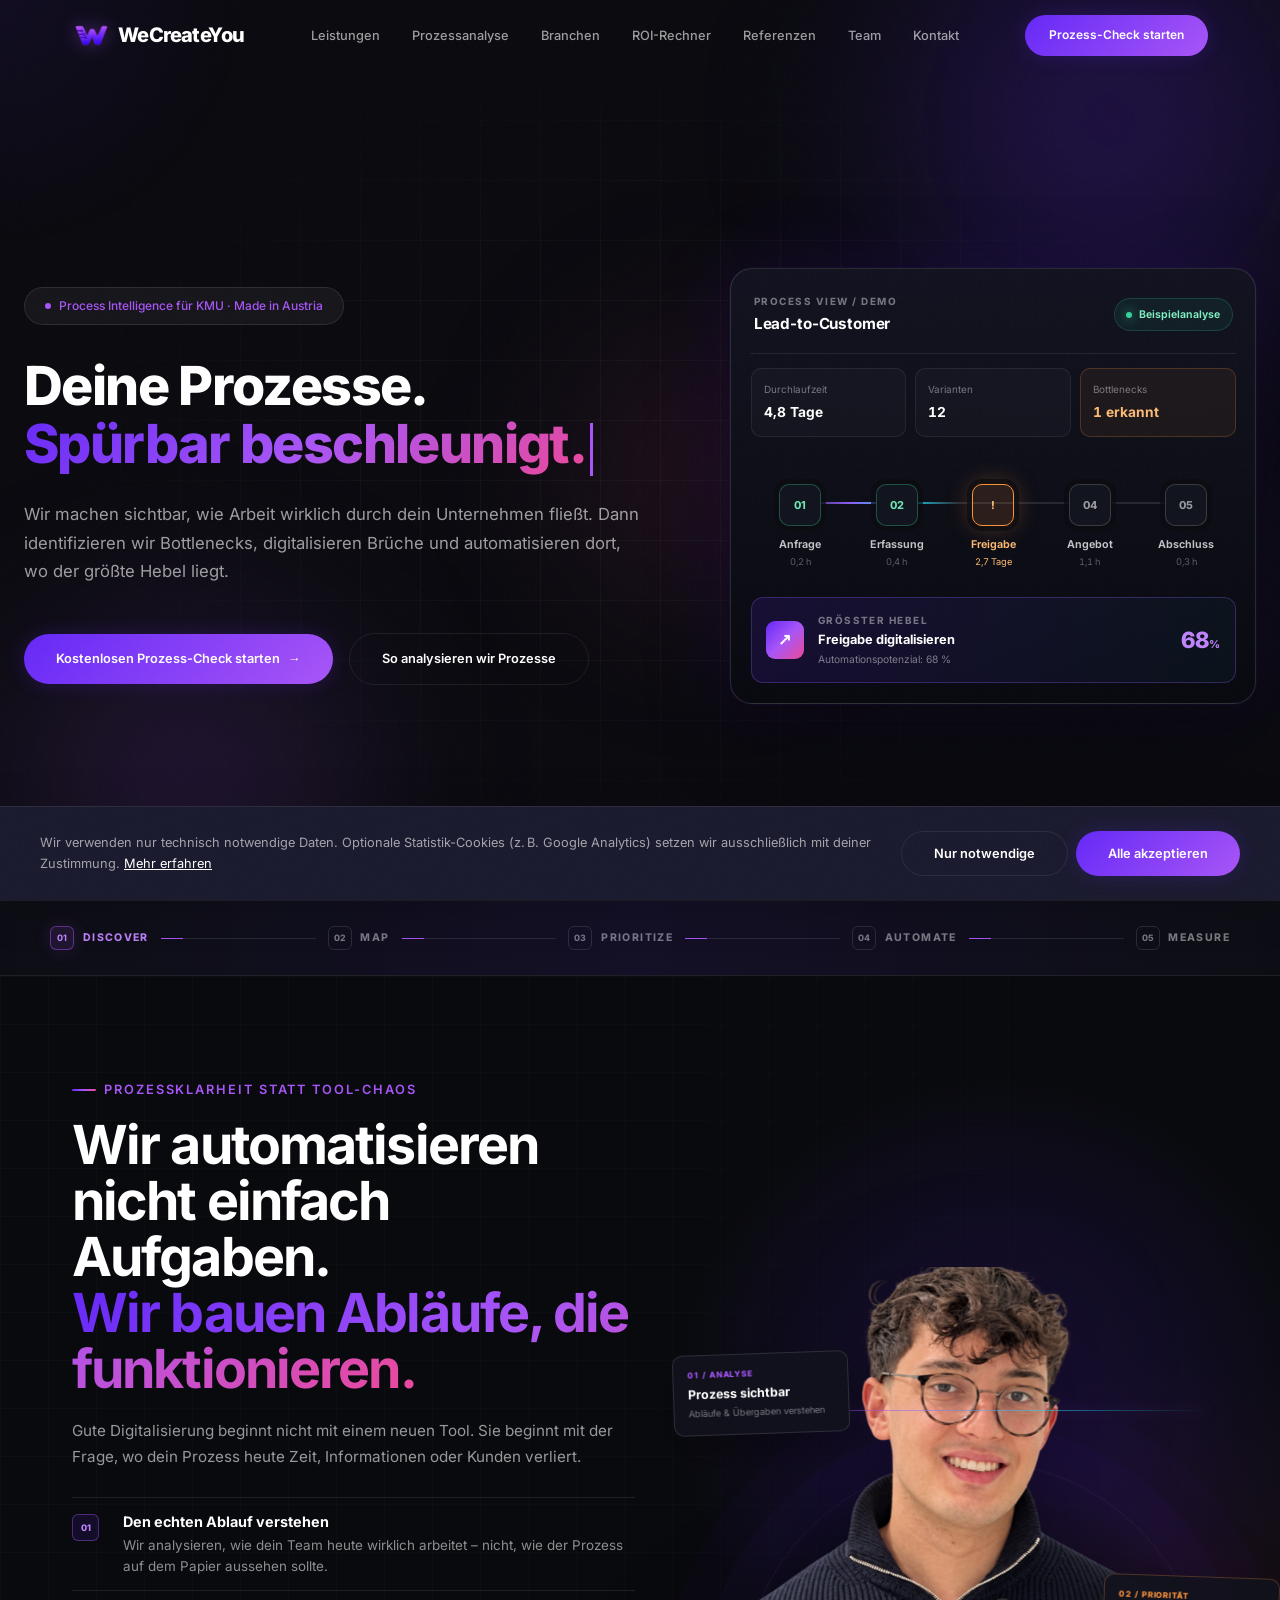
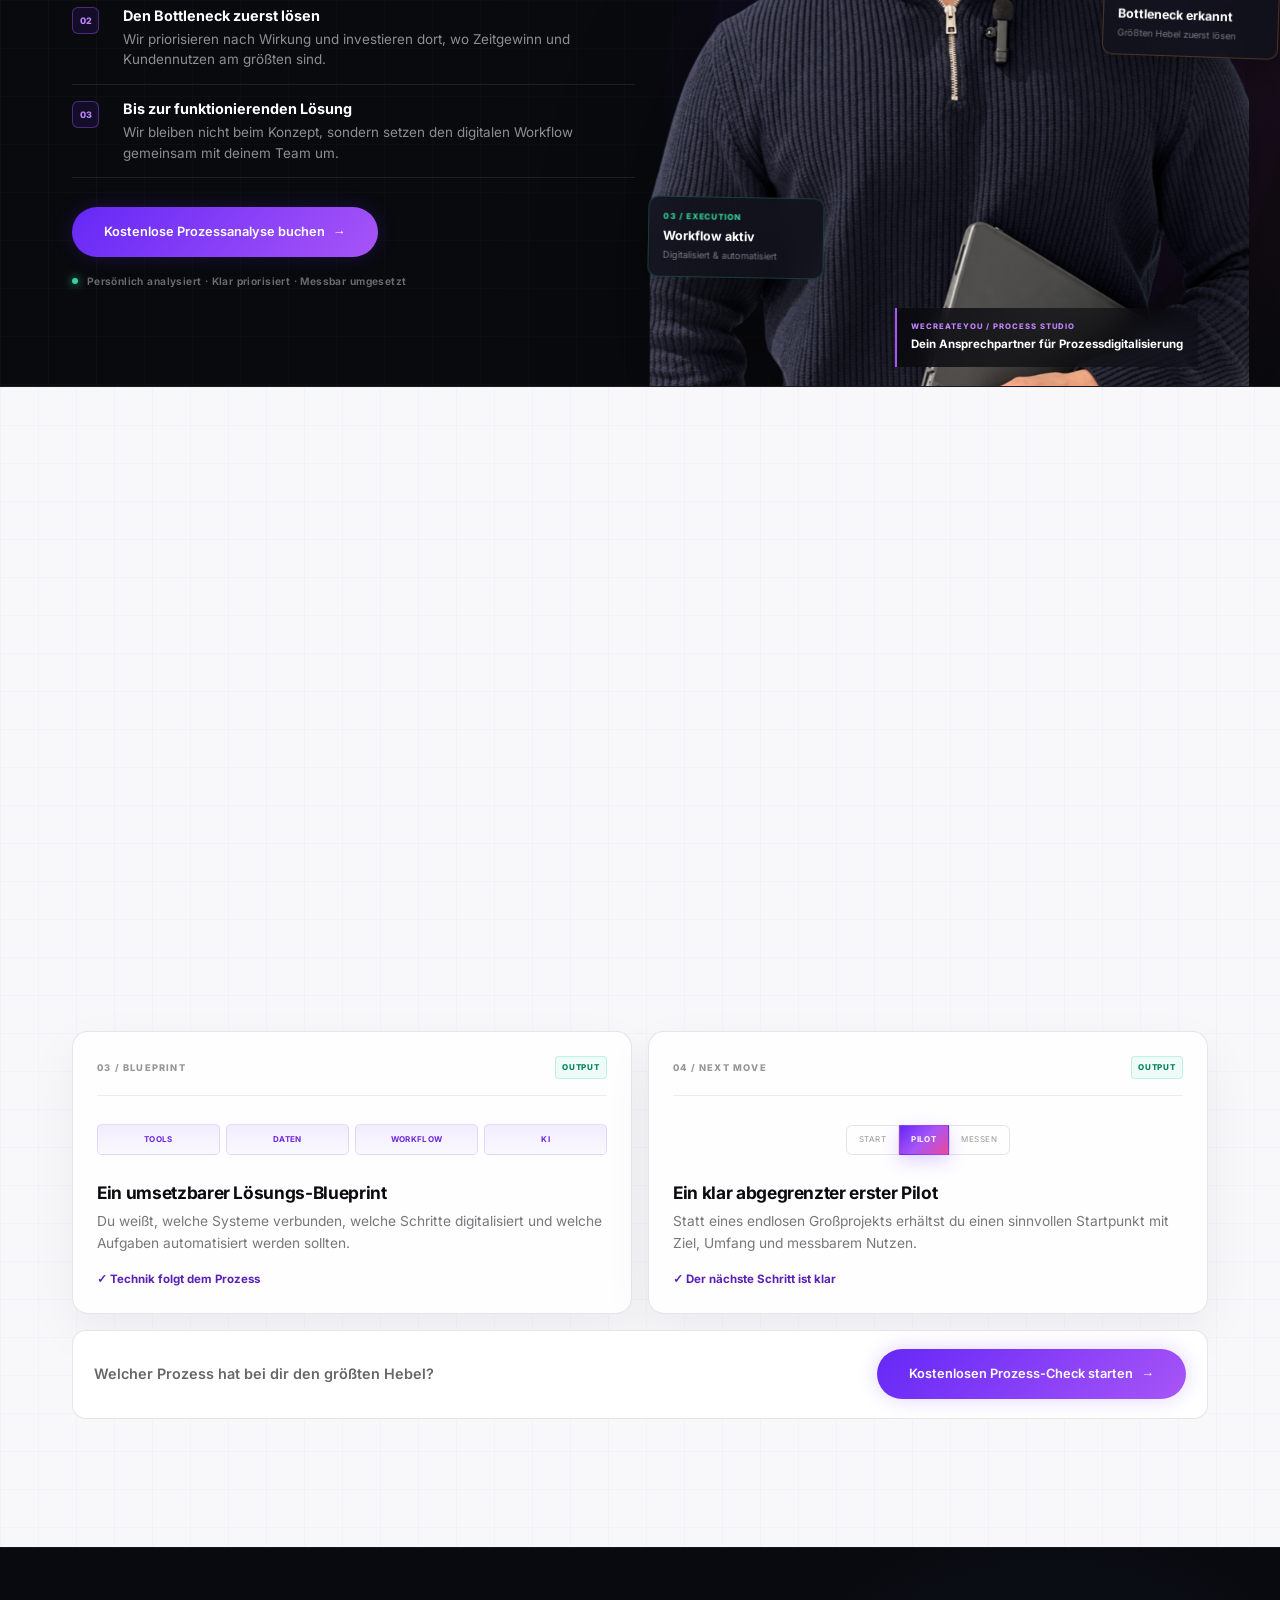
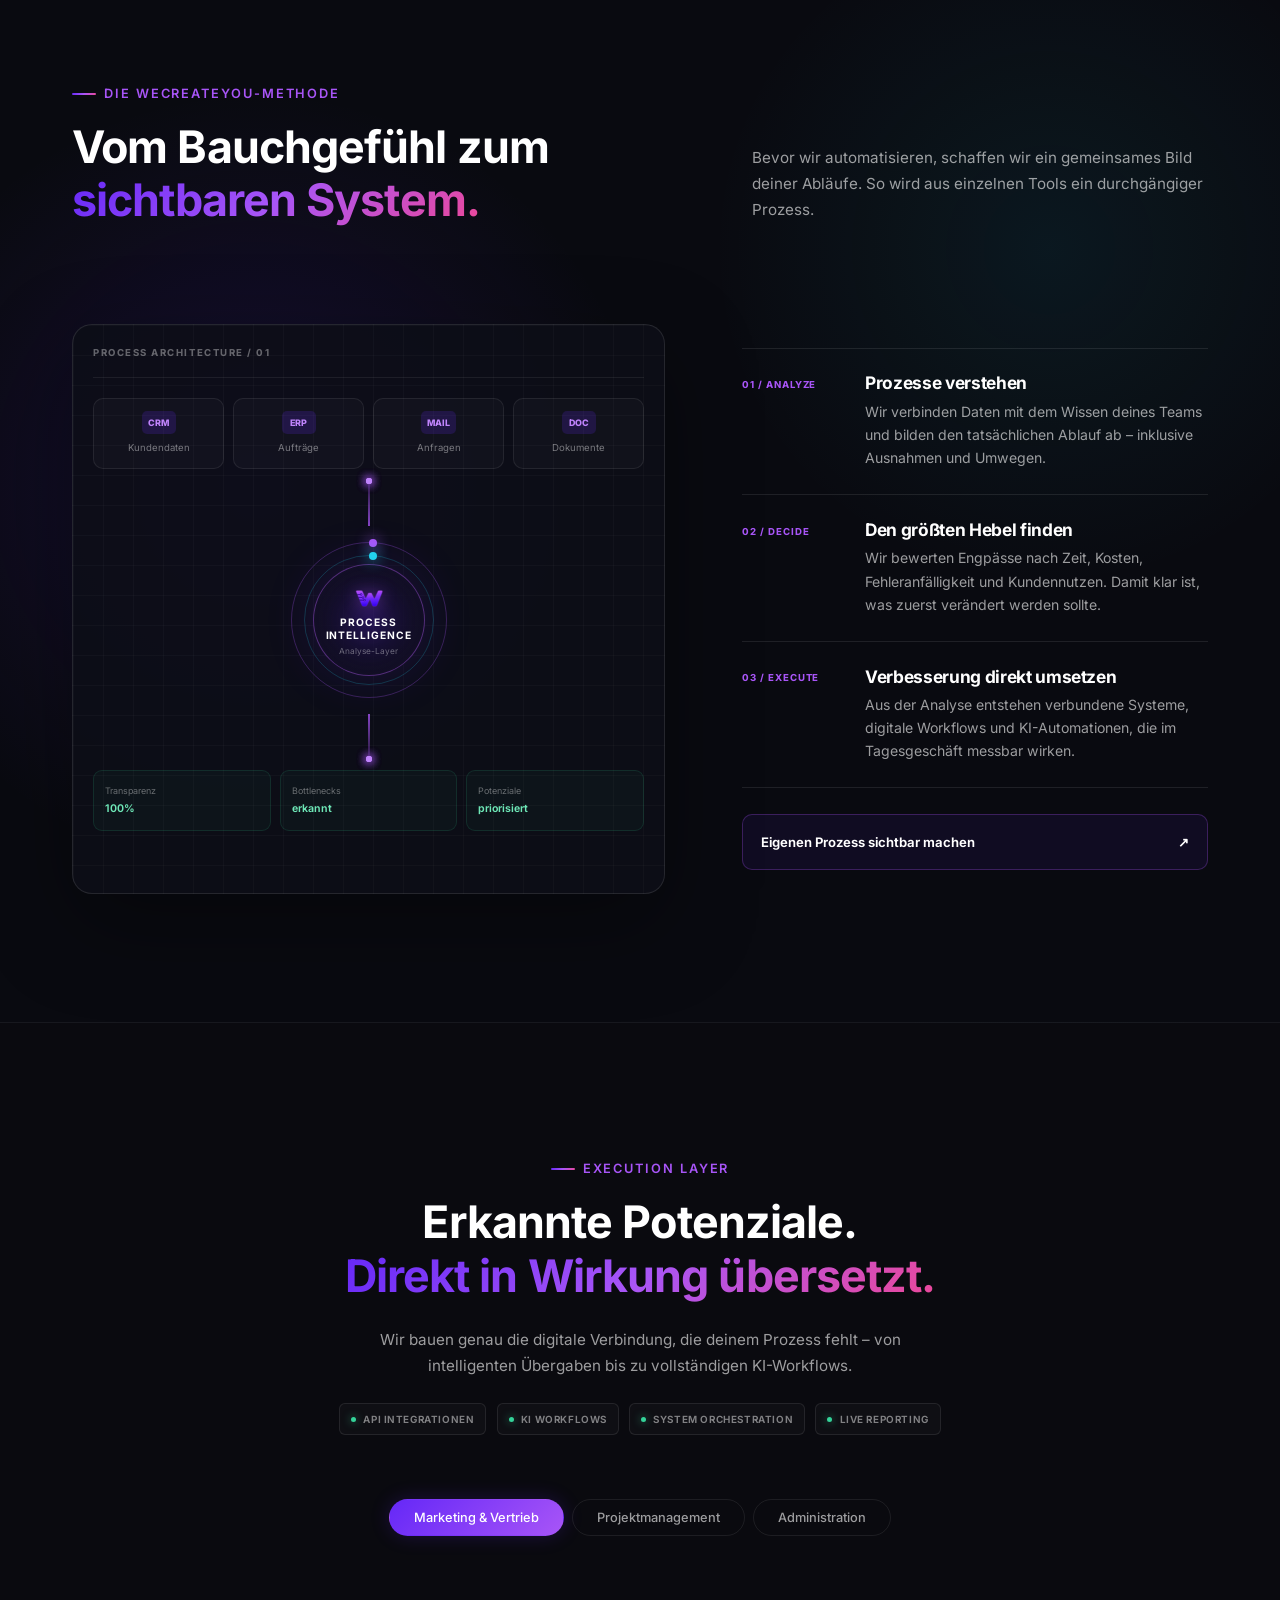
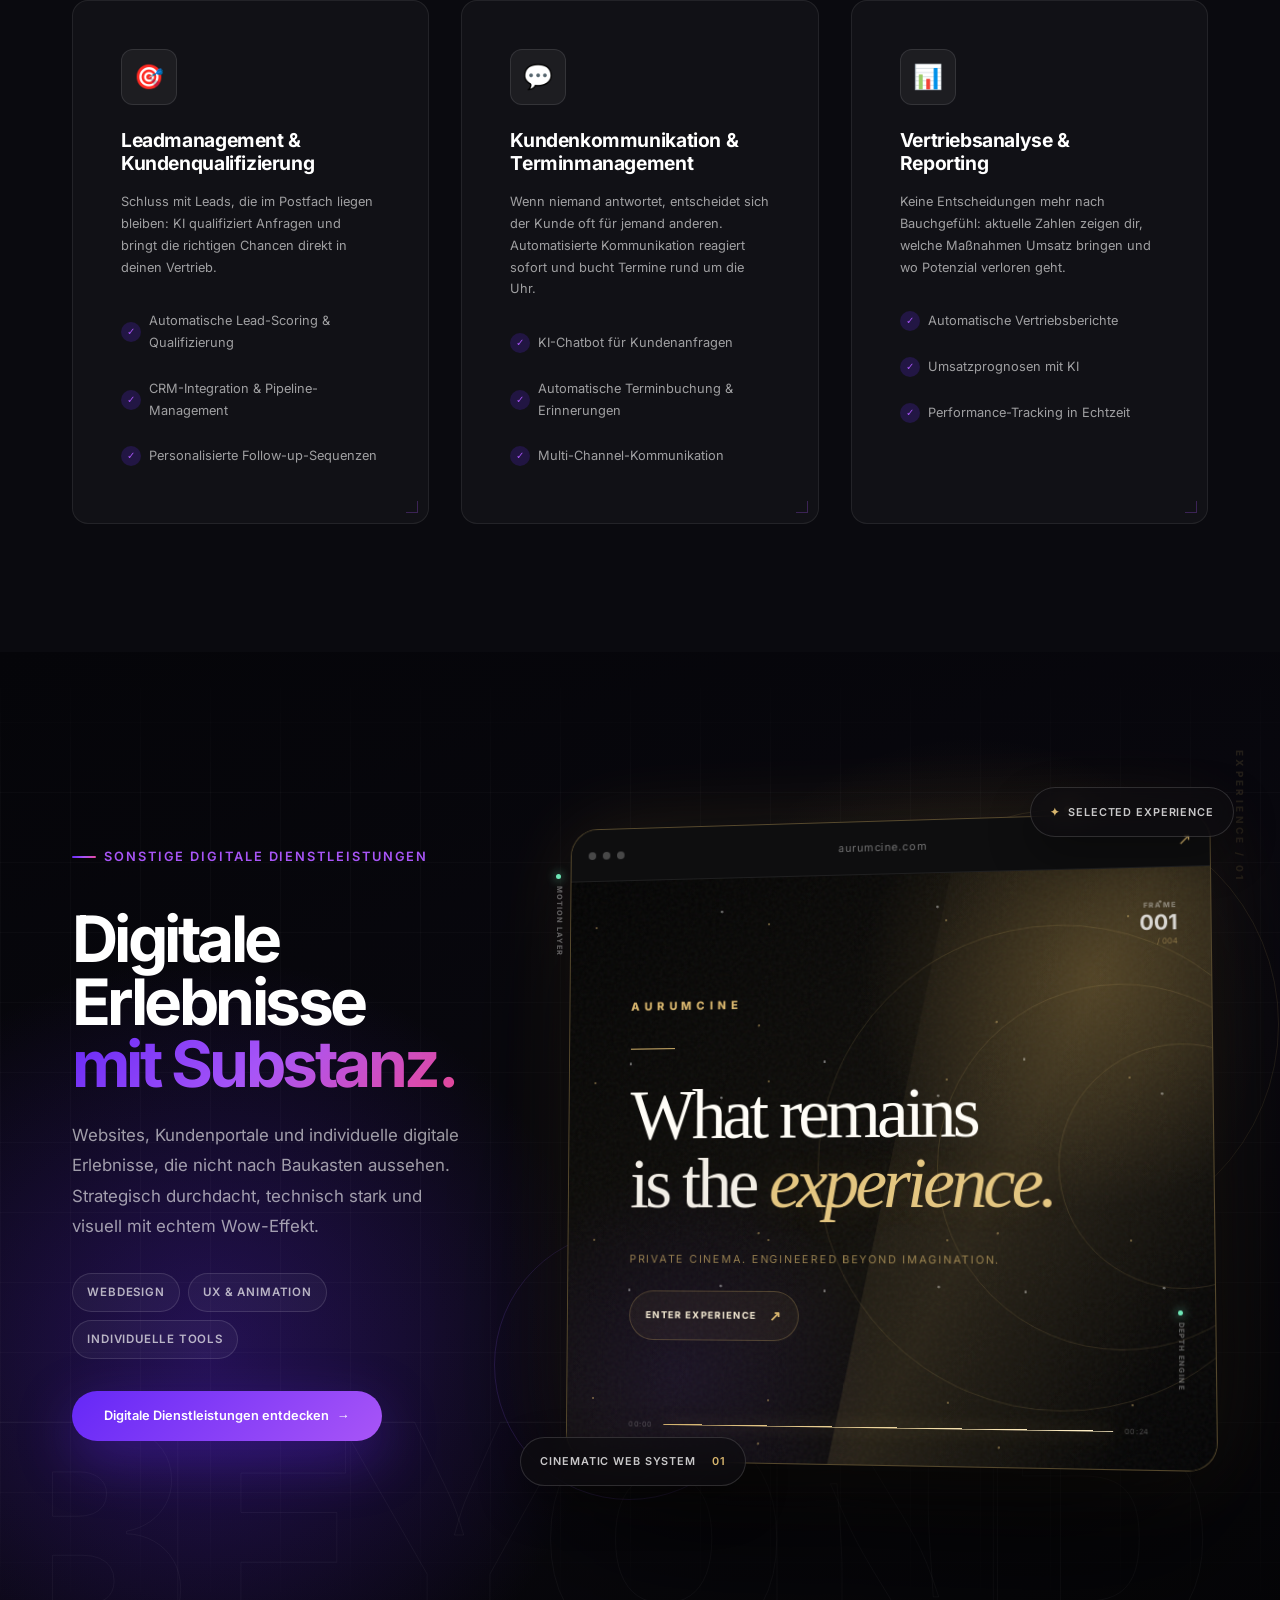
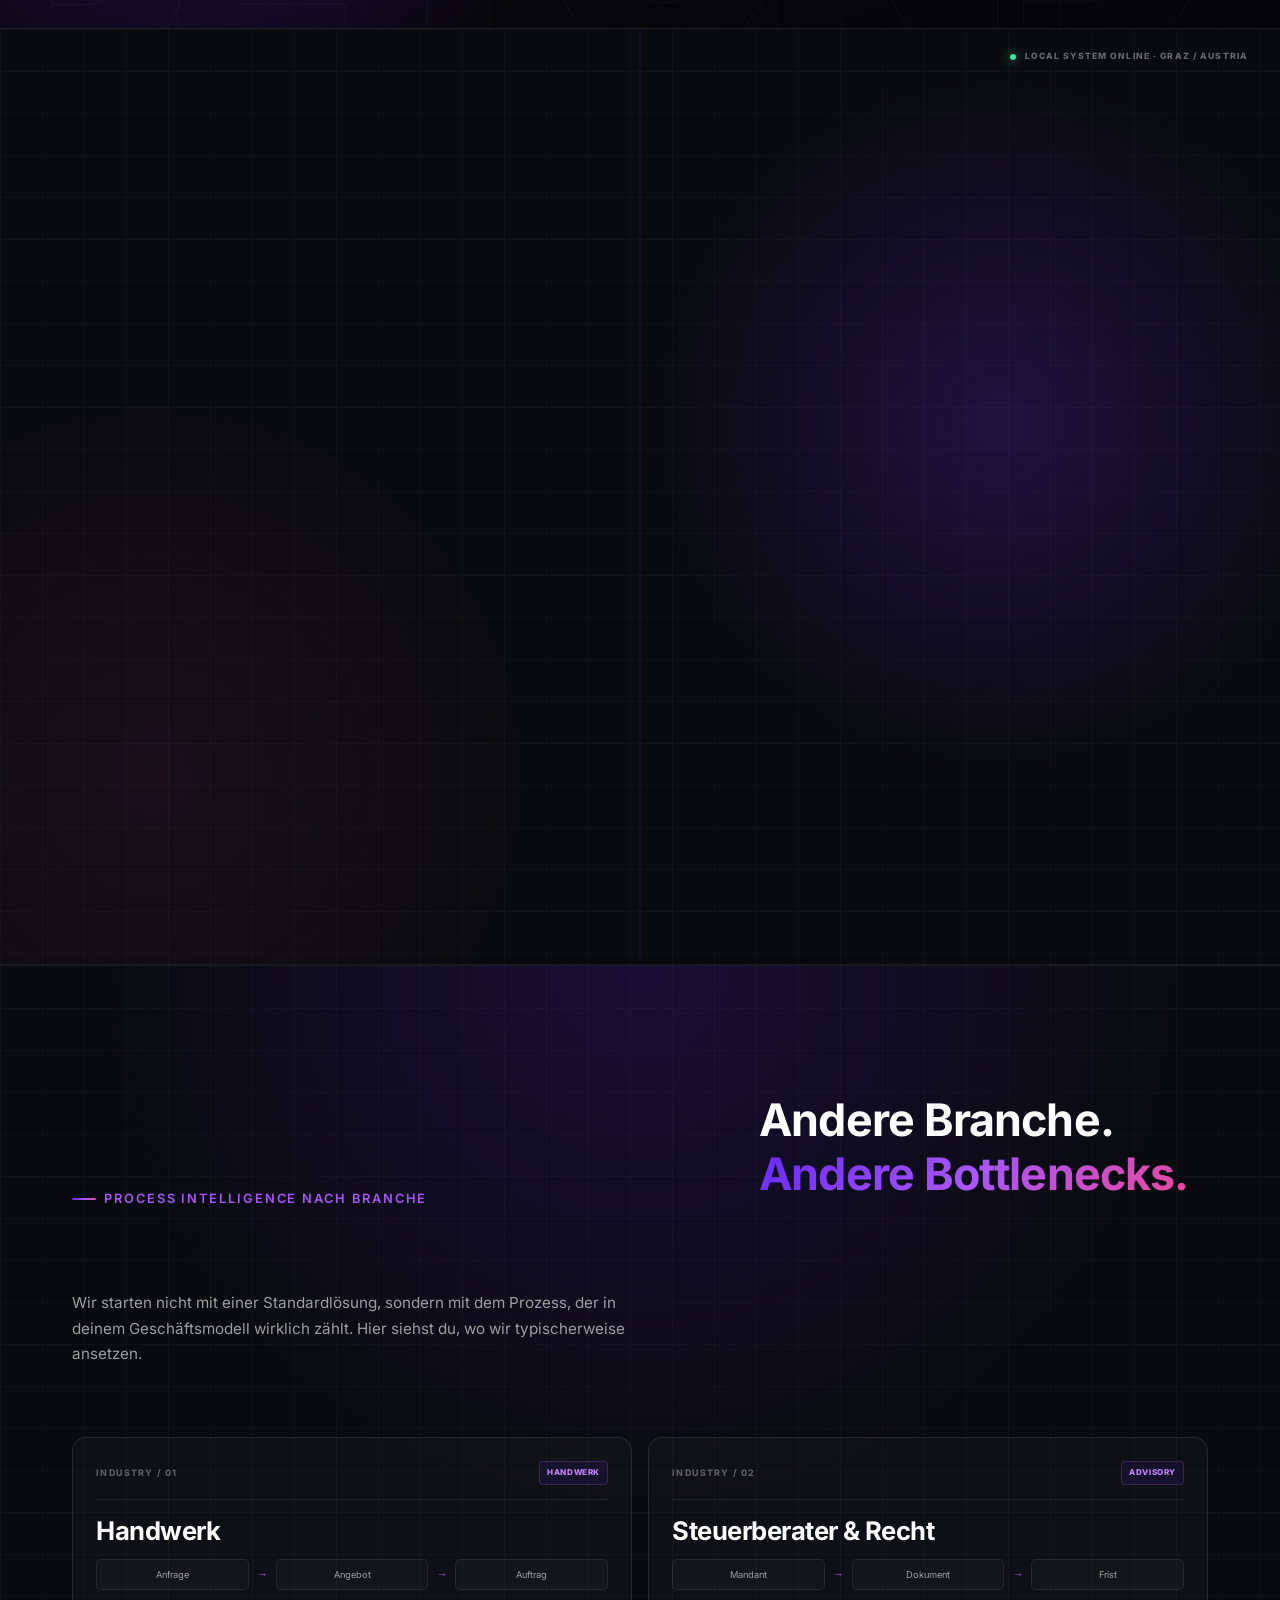
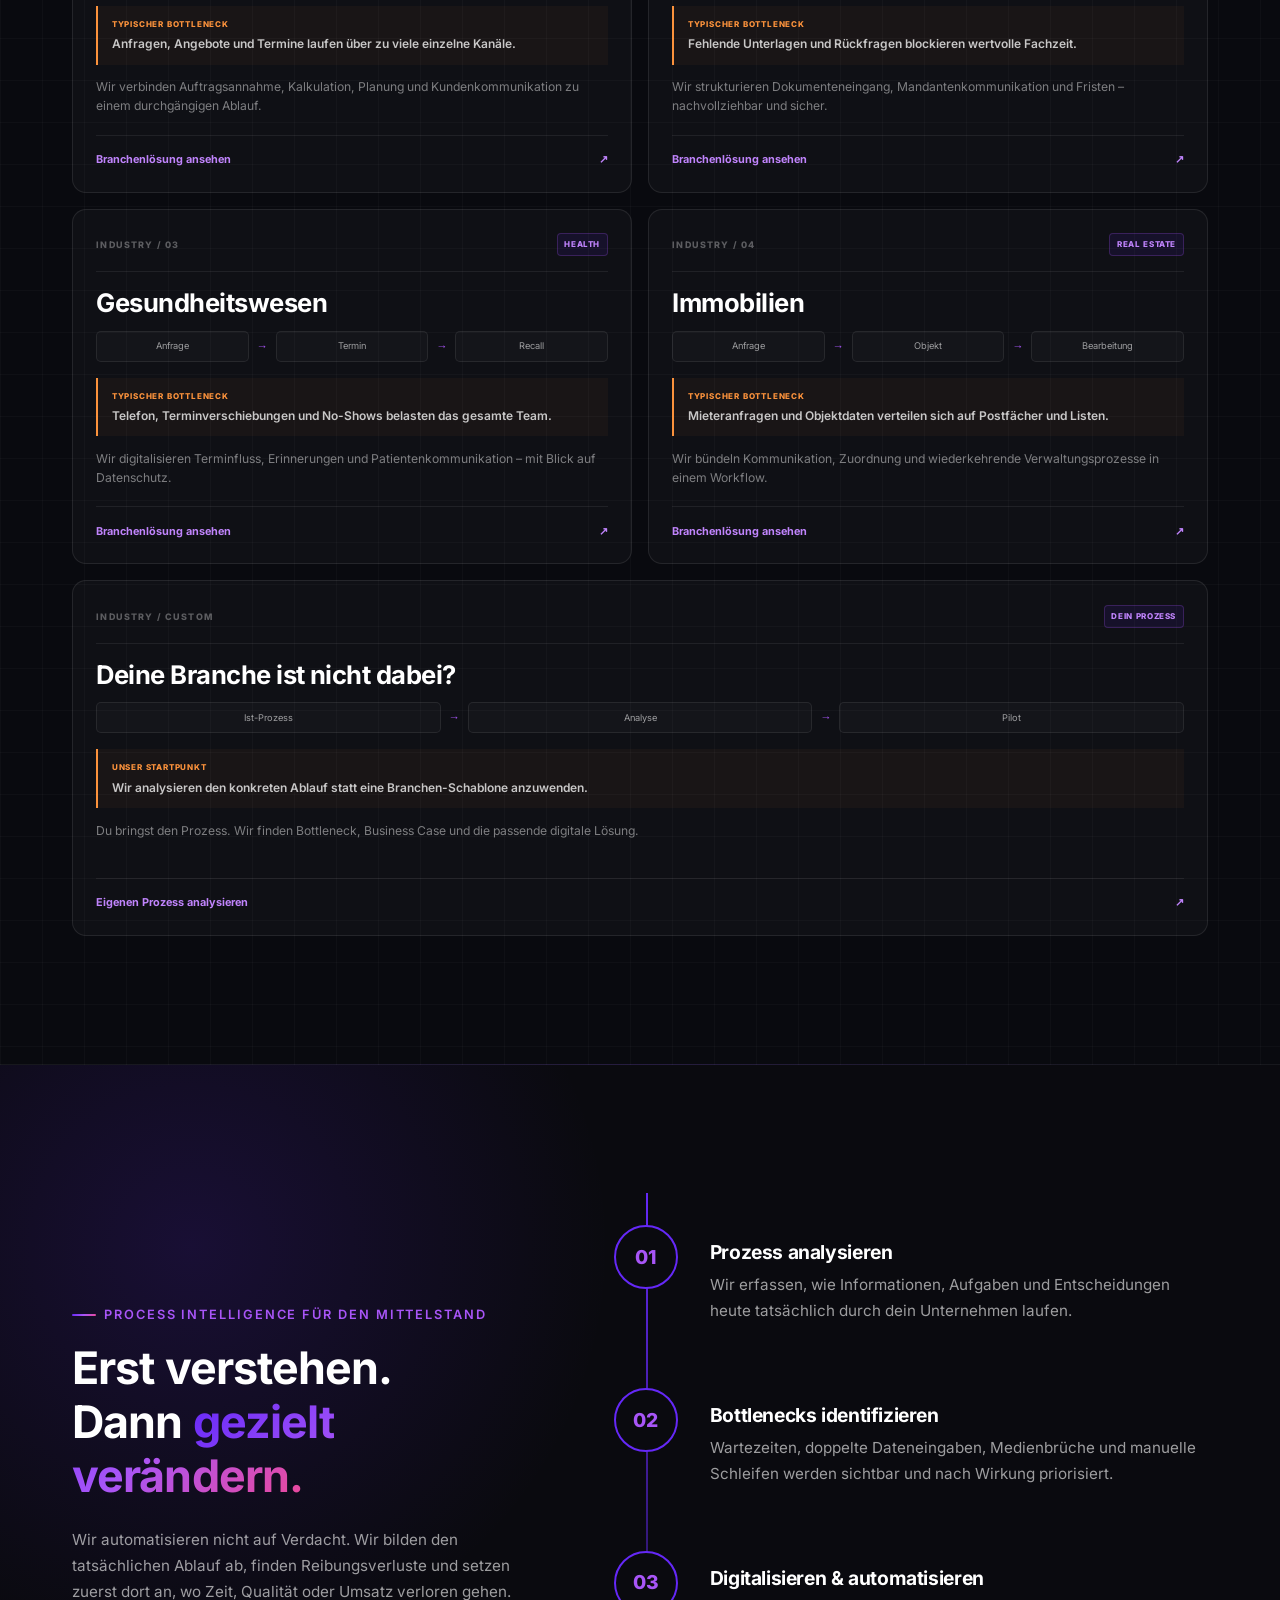
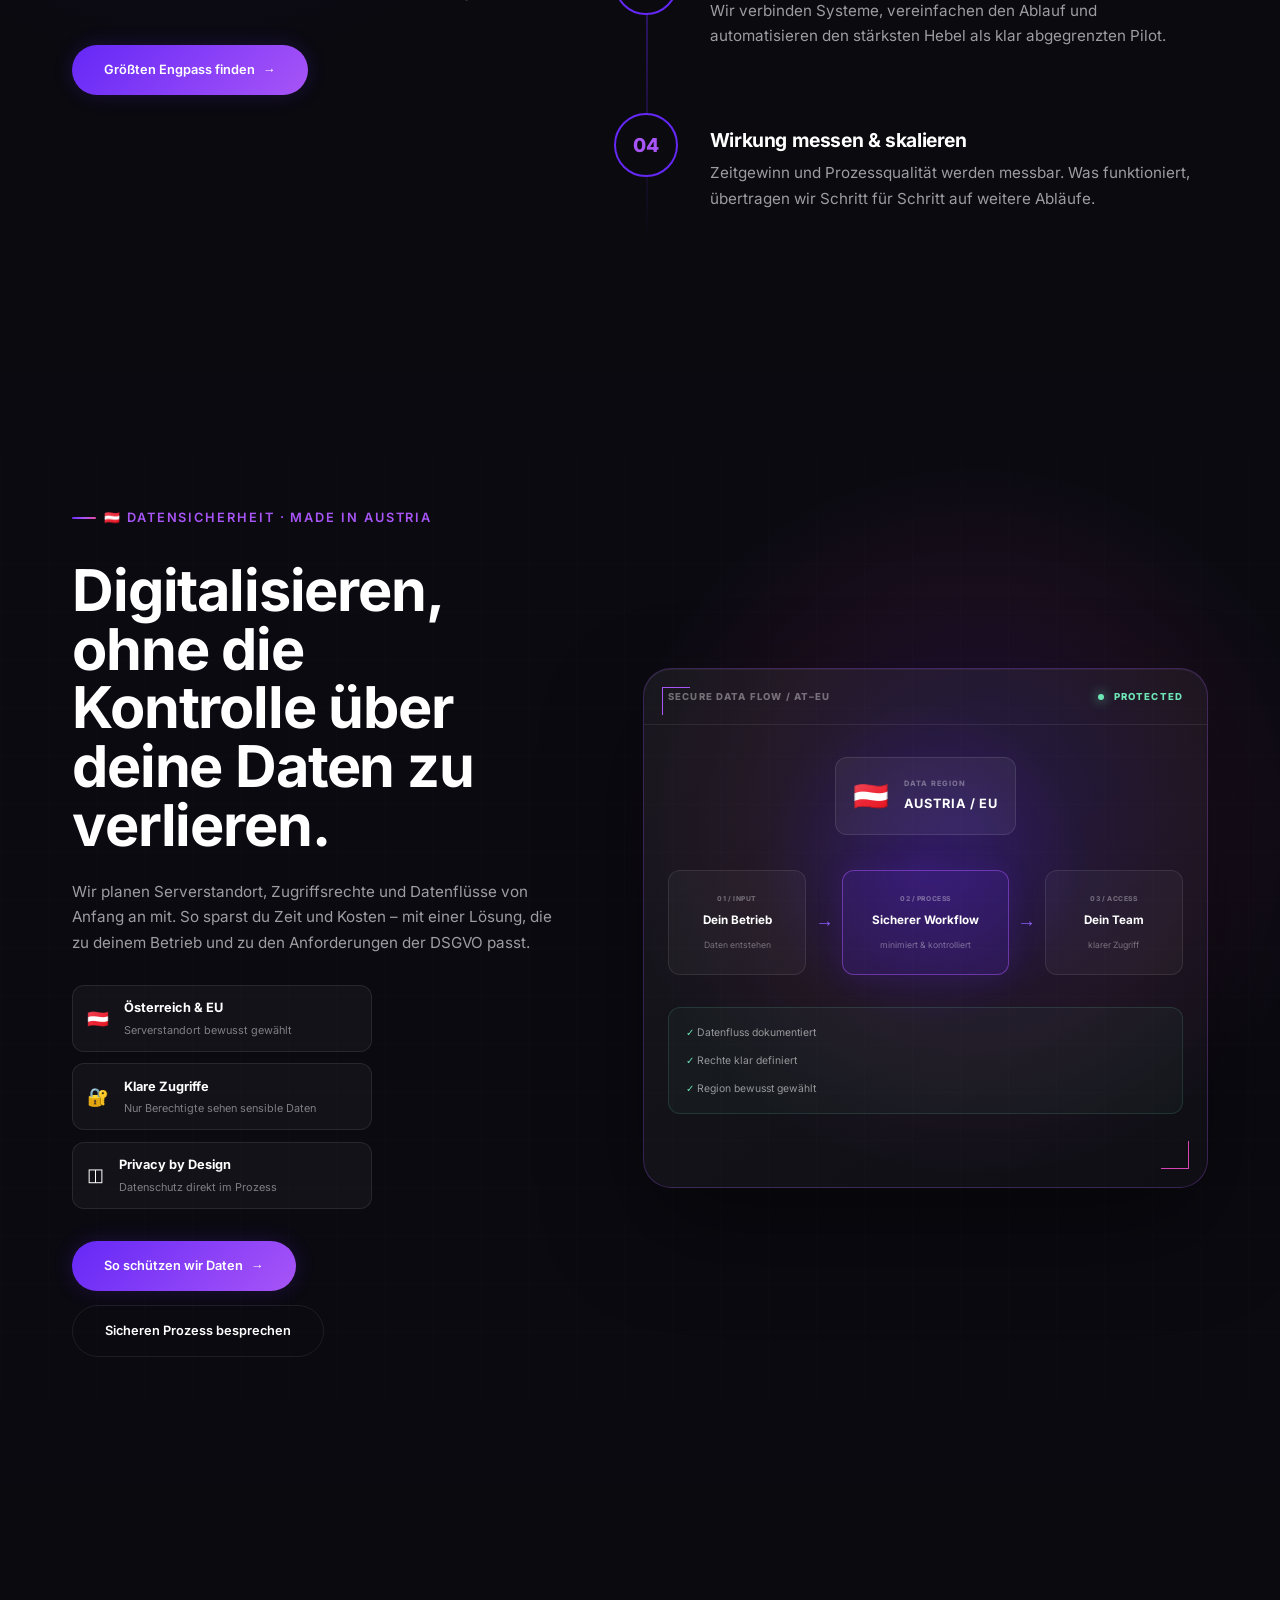
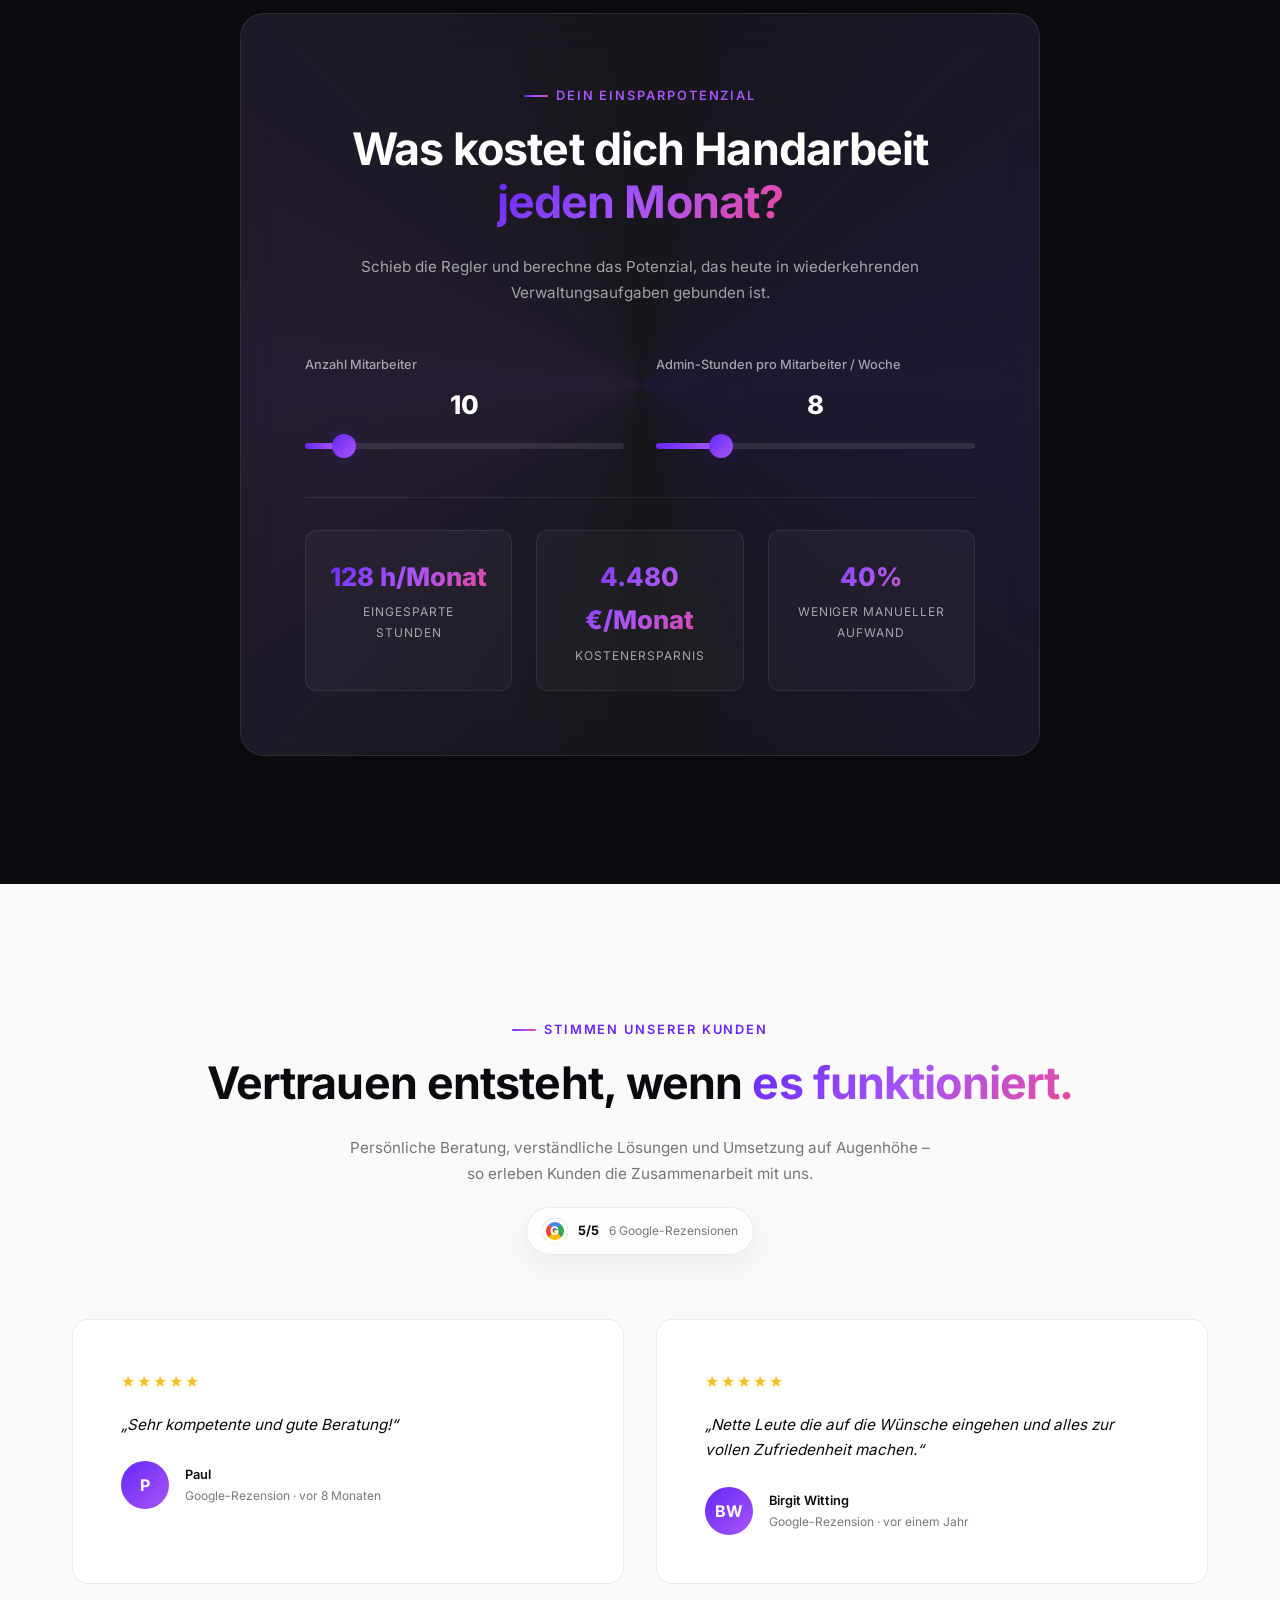
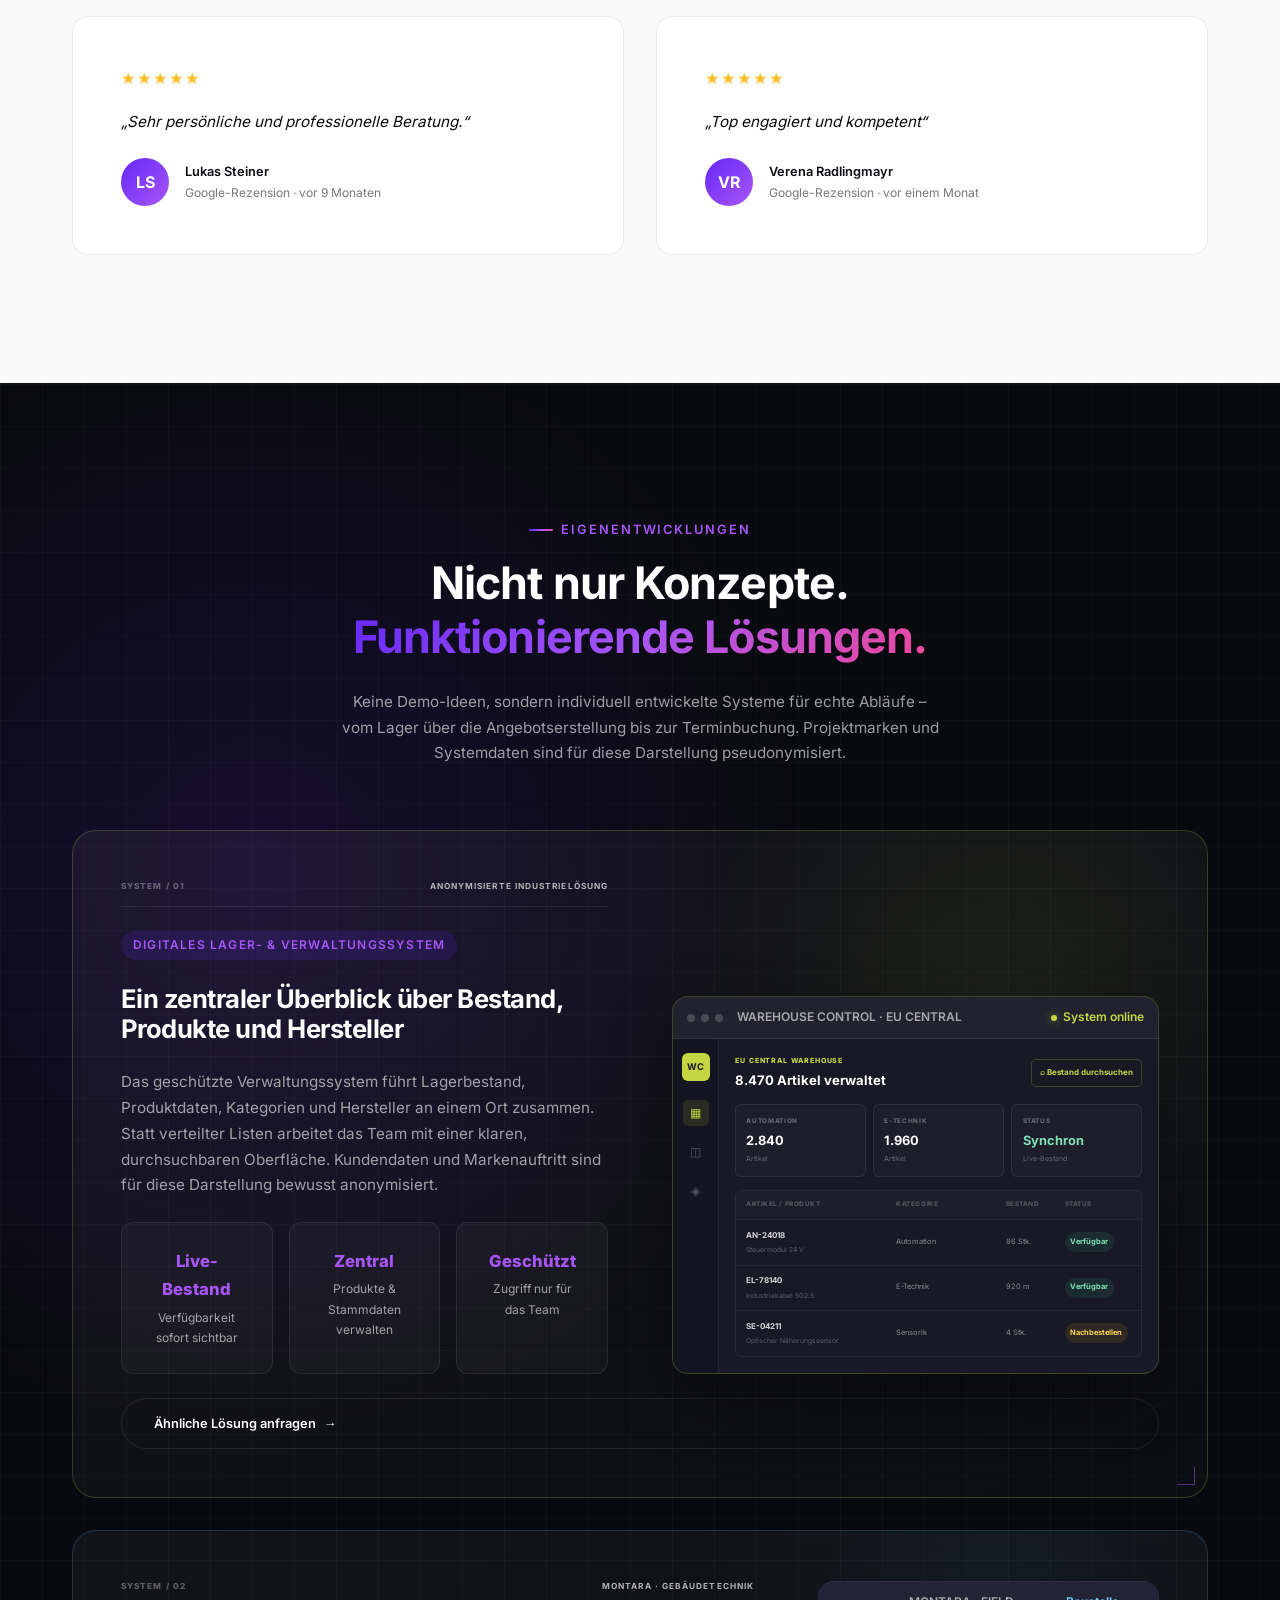
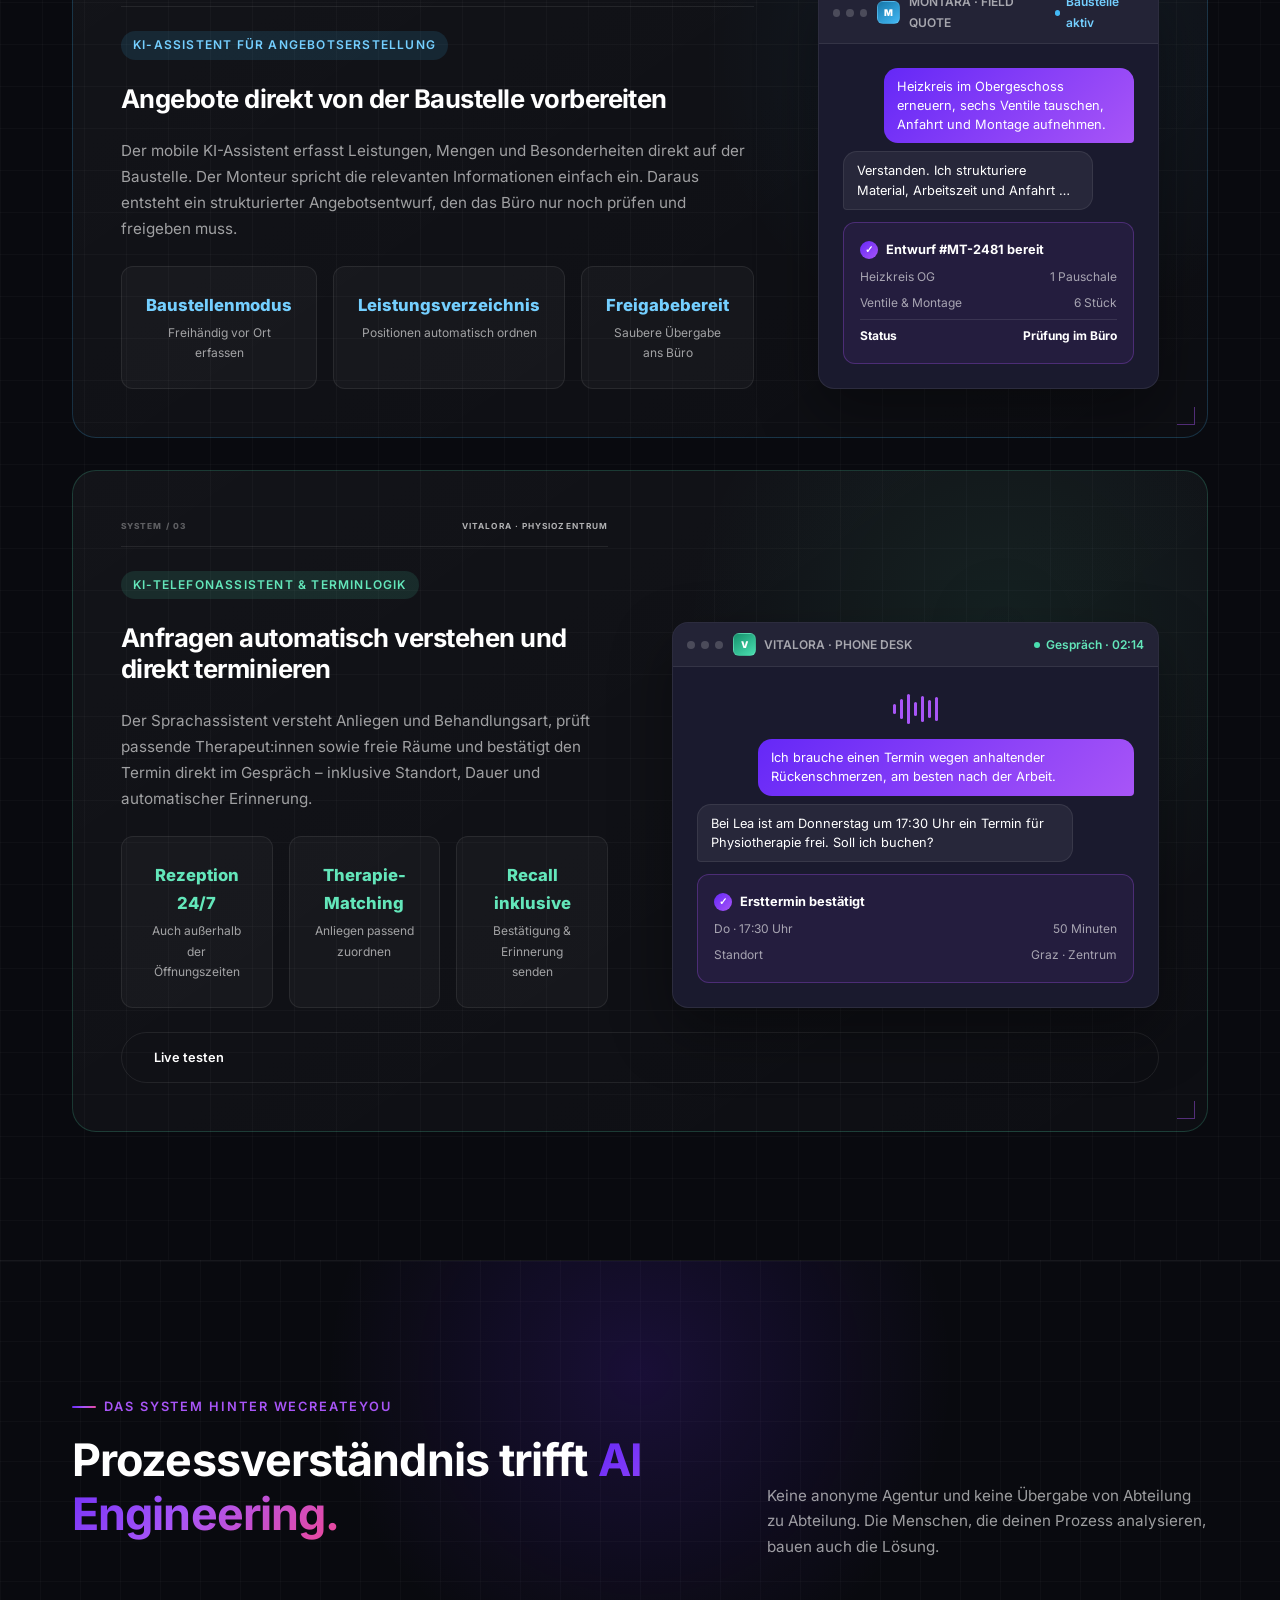
==== index.html @ ec3adcfc "Expand machine-readable service profile" ====
<!DOCTYPE html>
<html lang="de-AT">
<head>
  <meta charset="UTF-8">
  <meta name="viewport" content="width=device-width, initial-scale=1.0">
  <title>KI-Automatisierung für KMU in Österreich | WeCreateYou</title>
  <meta name="description" content="WeCreateYou analysiert, digitalisiert und automatisiert Geschäftsprozesse für KMU in Österreich – für weniger Handarbeit, geringere Kosten und mehr Zeit.">
  <meta name="author" content="WeCreateYou">
  <meta name="robots" content="index, follow, max-image-preview:large, max-snippet:-1, max-video-preview:-1">
  <meta name="google-site-verification" content="zS4Rv1jlGwp1BquyY_r19pUoiTXC8FFxKTEYPl7zpLQ">
  <link rel="canonical" href="https://wecreateyou.at/">
  <link rel="alternate" hreflang="de-AT" href="https://wecreateyou.at/">
  <link rel="alternate" hreflang="x-default" href="https://wecreateyou.at/">
  <link rel="alternate" type="text/plain" href="https://wecreateyou.at/llms.txt" title="WeCreateYou – Unternehmensprofil für KI-Systeme">

  <!-- Geo / Local SEO -->
  <meta name="geo.region" content="AT-6">
  <meta name="geo.placename" content="Gleisdorf">
  <meta name="geo.position" content="47.1050;15.7080">
  <meta name="ICBM" content="47.1050, 15.7080">

  <!-- Open Graph -->
  <meta property="og:site_name" content="WeCreateYou">
  <meta property="og:title" content="KI-Automatisierung für KMU in Österreich | WeCreateYou">
  <meta property="og:description" content="Geschäftsprozesse analysieren, digitalisieren und automatisieren – für weniger Handarbeit, geringere Kosten und mehr Zeit.">
  <meta property="og:type" content="website">
  <meta property="og:url" content="https://wecreateyou.at/">
  <meta property="og:locale" content="de_AT">
  <meta property="og:image" content="https://wecreateyou.at/assets/og/og-image.png">
  <meta property="og:image:width" content="1200">
  <meta property="og:image:height" content="630">
  <meta property="og:image:alt" content="WeCreateYou – Prozesse automatisieren mit Künstlicher Intelligenz">

  <!-- Twitter -->
  <meta name="twitter:card" content="summary_large_image">
  <meta name="twitter:title" content="KI-Automatisierung für KMU in Österreich | WeCreateYou">
  <meta name="twitter:description" content="Geschäftsprozesse analysieren, digitalisieren und automatisieren – für weniger Handarbeit, geringere Kosten und mehr Zeit.">
  <meta name="twitter:image" content="https://wecreateyou.at/assets/og/og-image.png">
  <meta name="twitter:image:alt" content="WeCreateYou – Prozesse automatisieren mit Künstlicher Intelligenz">

  <!-- Icons & Theme -->
  <link rel="icon" type="image/png" sizes="48x48" href="/assets/brand/logo-tech-48.png">
  <link rel="icon" type="image/png" sizes="192x192" href="/assets/brand/logo-tech-192.png">
  <link rel="apple-touch-icon" sizes="180x180" href="/assets/brand/logo-tech-180.png">
  <link rel="manifest" href="/site.webmanifest">
  <meta name="theme-color" content="#6528F7">

  <!-- Performance: Font preloaden (self-hosted, render-kritisch) -->
  <link rel="preload" href="assets/fonts/inter-latin-var.woff2" as="font" type="font/woff2" crossorigin>
  <link rel="stylesheet" href="css/style.css?v=20260928c">

  <!-- ===== Structured Data (JSON-LD) ===== -->
  <script type="application/ld+json">
  {
    "@context": "https://schema.org",
    "@graph": [
      {
        "@type": "ProfessionalService",
        "@id": "https://wecreateyou.at/#organization",
        "name": "WeCreateYou",
        "legalName": "Elias Christian Schweighofer",
        "alternateName": ["wecreateyou", "wecreateyou.at"],
        "url": "https://wecreateyou.at/",
        "logo": {
          "@type": "ImageObject",
          "url": "https://wecreateyou.at/assets/brand/logo-tech-512.png",
          "width": 512,
          "height": 512
        },
        "image": {
          "@type": "ImageObject",
          "url": "https://wecreateyou.at/assets/og/og-image.png",
          "width": 1200,
          "height": 630
        },
        "description": "KI-gestützte Prozessautomatisierung und Digitalisierung für kleine und mittlere Unternehmen in Österreich.",
        "slogan": "Deine Vision. Unsere Realisation.",
        "sameAs": [
          "https://www.facebook.com/profile.php?id=61558494362369",
          "https://www.instagram.com/wecreateyou.at/"
        ],
        "email": "office@wecreateyou.at",
        "telephone": "+43 681 10625049",
        "contactPoint": {
          "@type": "ContactPoint",
          "name": "Jonas Nussmayr",
          "contactType": "Kundenberatung",
          "telephone": "+43 681 10625049",
          "email": "office@wecreateyou.at",
          "availableLanguage": "de"
        },
        "founder": { "@type": "Person", "name": "Elias Christian Schweighofer" },
        "employee": [
          {
            "@type": "Person",
            "name": "Elias Schweighofer",
            "jobTitle": "AI Engineering & Automation",
            "image": "https://wecreateyou.at/assets/team/elias-schweighofer-profile.jpg"
          },
          {
            "@type": "Person",
            "@id": "https://wecreateyou.at/#jonas-nussmayr",
            "name": "Jonas Nussmayr",
            "jobTitle": "Process Design & Business Case",
            "image": "https://wecreateyou.at/assets/team/jonas-nussmayr-profile.jpg",
            "sameAs": [
              "https://firmen.wko.at/jonas-nussmayr/steiermark/?firmaid=3449689c-c53b-44f2-a5ef-2628f55218b7"
            ],
            "identifier": {
              "@type": "PropertyValue",
              "propertyID": "GISA",
              "value": "37308445"
            },
            "knowsAbout": [
              "Prozessanalyse",
              "Digitalisierung von KMU",
              "Prozessautomatisierung"
            ]
          }
        ],
        "areaServed": [
          { "@type": "City", "name": "Graz" },
          { "@type": "State", "name": "Steiermark" },
          { "@type": "Country", "name": "Österreich" }
        ],
        "address": {
          "@type": "PostalAddress",
          "streetAddress": "Kalch 13",
          "postalCode": "8200",
          "addressLocality": "Gleisdorf",
          "addressRegion": "Steiermark",
          "addressCountry": "AT"
        },
        "geo": { "@type": "GeoCoordinates", "latitude": 47.1050, "longitude": 15.7080 },
        "priceRange": "€€",
        "category": [
          "Digitalisierung",
          "Prozessautomatisierung",
          "KI-Automatisierung",
          "Individuelle Softwareentwicklung",
          "Systemintegration"
        ],
        "knowsAbout": [
          "Prozessanalyse",
          "Engpassanalyse",
          "Geschäftsprozessautomatisierung",
          "Digitalisierung von KMU",
          "KI-Automatisierung",
          "KI-gestützte Workflows",
          "Workflow-Automatisierung",
          "Systemintegration",
          "DSGVO-konforme digitale Prozesse"
        ]
      },
      {
        "@type": "WebSite",
        "@id": "https://wecreateyou.at/#website",
        "url": "https://wecreateyou.at/",
        "name": "WeCreateYou",
        "alternateName": ["wecreateyou", "wecreateyou.at"],
        "publisher": { "@id": "https://wecreateyou.at/#organization" },
        "inLanguage": "de-AT"
      },
      {
        "@type": "WebPage",
        "@id": "https://wecreateyou.at/#webpage",
        "url": "https://wecreateyou.at/",
        "name": "KI-Automatisierung für KMU in Österreich | WeCreateYou",
        "description": "WeCreateYou analysiert, digitalisiert und automatisiert Geschäftsprozesse für KMU in Österreich.",
        "isPartOf": { "@id": "https://wecreateyou.at/#website" },
        "about": { "@id": "https://wecreateyou.at/#organization" },
        "inLanguage": "de-AT"
      },
      {
        "@type": "Service",
        "@id": "https://wecreateyou.at/#service",
        "name": "KI-Prozessautomatisierung für KMU",
        "serviceType": "Digitalisierung & KI-Automatisierung",
        "url": "https://wecreateyou.at/#services",
        "provider": { "@id": "https://wecreateyou.at/#organization" },
        "areaServed": [
          { "@type": "City", "name": "Graz" },
          { "@type": "State", "name": "Steiermark" },
          { "@type": "Country", "name": "Österreich" }
        ],
        "audience": {
          "@type": "BusinessAudience",
          "audienceType": "Kleine und mittlere Unternehmen (KMU) in Österreich"
        },
        "hasOfferCatalog": {
          "@type": "OfferCatalog",
          "name": "Leistungen",
          "itemListElement": [
            { "@type": "Offer", "itemOffered": { "@type": "Service", "name": "Prozessanalyse", "serviceType": "Analyse und Priorisierung von Geschäftsprozessen", "url": "https://wecreateyou.at/#process-intelligence" } },
            { "@type": "Offer", "itemOffered": { "@type": "Service", "name": "Prozessdigitalisierung", "serviceType": "Digitalisierung manueller Geschäftsabläufe", "url": "https://wecreateyou.at/#services" } },
            { "@type": "Offer", "itemOffered": { "@type": "Service", "name": "Prozessautomatisierung", "serviceType": "Automatisierung wiederkehrender Geschäftsprozesse", "url": "https://wecreateyou.at/#services" } },
            { "@type": "Offer", "itemOffered": { "@type": "Service", "name": "KI-Automatisierung", "serviceType": "KI-gestützte Automatisierung für KMU", "url": "https://wecreateyou.at/#services" } },
            { "@type": "Offer", "itemOffered": { "@type": "Service", "name": "Individuelle Softwareentwicklung", "serviceType": "Maßgeschneiderte Unternehmenssoftware", "url": "https://wecreateyou.at/branchen/sonstige-digitale-dienstleistungen.html" } },
            { "@type": "Offer", "itemOffered": { "@type": "Service", "name": "Systemintegration & Schnittstellen", "serviceType": "Verbindung bestehender Software und Datenquellen", "url": "https://wecreateyou.at/branchen/sonstige-digitale-dienstleistungen.html" } },
            { "@type": "Offer", "itemOffered": { "@type": "Service", "name": "DSGVO-konforme Automatisierung", "serviceType": "Datenschutzorientierte Prozessautomatisierung", "url": "https://wecreateyou.at/datensicherheit.html" } },
            { "@type": "Offer", "itemOffered": { "@type": "Service", "name": "KI für Handwerksbetriebe", "url": "https://wecreateyou.at/branchen/handwerk.html" } },
            { "@type": "Offer", "itemOffered": { "@type": "Service", "name": "KI für Steuerberater & Kanzleien", "url": "https://wecreateyou.at/branchen/steuerberater.html" } },
            { "@type": "Offer", "itemOffered": { "@type": "Service", "name": "KI für Arztpraxen & Gesundheitswesen", "url": "https://wecreateyou.at/branchen/gesundheitswesen.html" } },
            { "@type": "Offer", "itemOffered": { "@type": "Service", "name": "KI für Immobilien & Hausverwaltung", "url": "https://wecreateyou.at/branchen/immobilien.html" } },
            { "@type": "Offer", "itemOffered": { "@type": "Service", "name": "Sonstige digitale Dienstleistungen", "url": "https://wecreateyou.at/branchen/sonstige-digitale-dienstleistungen.html" } }
          ]
        }
      }
    ]
  }
  </script>

</head>
<body>

  <!-- ===== NAVIGATION ===== -->
  <nav class="nav" id="main-nav">
    <div class="nav__inner">
      <a href="/" class="nav__logo" id="nav-logo">
        <span class="nav__logo-icon"><img src="assets/brand/logo-tech-48.png" alt="" width="32" height="32"></span>
        WeCreateYou
      </a>
      <div class="nav__links" id="nav-links">
        <a href="#services" class="nav__link">Leistungen</a>
        <a href="#process-intelligence" class="nav__link">Prozessanalyse</a>
        <a href="#branchen" class="nav__link">Branchen</a>
        <a href="#roi" class="nav__link">ROI-Rechner</a>
        <a href="#referenzen" class="nav__link">Referenzen</a>
        <a href="#team" class="nav__link">Team</a>
        <a href="#kontakt" class="nav__link">Kontakt</a>
      </div>
      <a href="#kontakt" class="btn btn--primary nav__cta" id="nav-cta">
        Prozess-Check starten
      </a>
      <button class="nav__toggle" id="nav-toggle" aria-label="Menü öffnen" aria-expanded="false" aria-controls="nav-mobile">
        <span></span>
        <span></span>
        <span></span>
      </button>
    </div>
  </nav>

  <!-- Mobile Nav Overlay -->
  <div class="nav__mobile" id="nav-mobile">
    <a href="#services" class="nav__link">Leistungen</a>
    <a href="#process-intelligence" class="nav__link">Prozessanalyse</a>
    <a href="#branchen" class="nav__link">Branchen</a>
    <a href="#roi" class="nav__link">ROI-Rechner</a>
    <a href="#referenzen" class="nav__link">Referenzen</a>
    <a href="#team" class="nav__link">Team</a>
    <a href="#kontakt" class="nav__link">Kontakt</a>
    <a href="#kontakt" class="btn btn--primary" style="margin-top: 1rem;">Prozess-Check starten</a>
  </div>

  <main>

    <!-- ===== HERO ===== -->
    <section class="hero" id="hero">
      <div class="hero__bg">
        <div class="hero__orb hero__orb--1"></div>
        <div class="hero__orb hero__orb--2"></div>
        <div class="hero__orb hero__orb--3"></div>
        <div class="hero__grid"></div>
        <div class="particles">
          <div class="particle"></div>
          <div class="particle"></div>
          <div class="particle"></div>
          <div class="particle"></div>
          <div class="particle"></div>
          <div class="particle"></div>
          <div class="particle"></div>
          <div class="particle"></div>
        </div>
      </div>
      <div class="hero__layout">
        <div class="hero__content">
          <div class="hero__badge">
            <span class="hero__badge-dot"></span>
            Process Intelligence für KMU · Made in Austria
          </div>
          <h1 class="hero__title text-reveal">
            <span class="text-reveal__line">Deine Prozesse.</span>
            <span class="text-reveal__line"><span class="text-gradient" id="typewriter-target"><span class="typewriter-text">Intelligent automatisiert.</span><span class="typewriter-cursor"></span></span></span>
          </h1>
          <p class="hero__subtitle">
            Wir machen sichtbar, wie Arbeit wirklich durch dein Unternehmen fließt. Dann identifizieren wir Bottlenecks, digitalisieren Brüche und automatisieren dort, wo der größte Hebel liegt.
          </p>
          <div class="hero__actions">
            <a href="#kontakt" class="btn btn--primary btn--magnetic" id="hero-cta-primary">
              Kostenlosen Prozess-Check starten
              <span class="btn-arrow">→</span>
            </a>
            <a href="#ablauf" class="btn btn--secondary" id="hero-cta-secondary">
              So analysieren wir Prozesse
            </a>
          </div>
        </div>

        <div class="process-console" role="group" aria-label="Visualisierung einer Prozessanalyse">
          <div class="process-console__topbar">
            <div>
              <span class="process-console__eyebrow">PROCESS VIEW / DEMO</span>
              <strong>Lead-to-Customer</strong>
            </div>
            <span class="process-console__status"><i></i> Beispielanalyse</span>
          </div>

          <div class="process-console__metrics">
            <div><span>Durchlaufzeit</span><strong>4,8 Tage</strong></div>
            <div><span>Varianten</span><strong>12</strong></div>
            <div class="is-alert"><span>Bottlenecks</span><strong>1 erkannt</strong></div>
          </div>

          <div class="process-map" aria-hidden="true">
            <div class="process-map__rail"></div>
            <div class="process-node is-done"><i>01</i><span>Anfrage</span><small>0,2 h</small></div>
            <div class="process-node is-done"><i>02</i><span>Erfassung</span><small>0,4 h</small></div>
            <div class="process-node is-bottleneck"><i>!</i><span>Freigabe</span><small>2,7 Tage</small></div>
            <div class="process-node"><i>04</i><span>Angebot</span><small>1,1 h</small></div>
            <div class="process-node"><i>05</i><span>Abschluss</span><small>0,3 h</small></div>
          </div>

          <div class="process-console__insight">
            <div class="process-console__signal">↗</div>
            <div>
              <span>GRÖSSTER HEBEL</span>
              <strong>Freigabe digitalisieren</strong>
              <small>Automationspotenzial: 68 %</small>
            </div>
            <div class="process-console__score">68<span>%</span></div>
          </div>
        </div>
      </div>
      <div class="hero__scroll-indicator">
        <span>Scroll</span>
        <svg viewBox="0 0 24 24" fill="none" stroke="currentColor" stroke-width="2">
          <path d="M12 5v14M19 12l-7 7-7-7"/>
        </svg>
      </div>
    </section>

    <!-- ===== PROCESS SIGNAL STRIP ===== -->
    <div class="process-signal" role="group" aria-label="Unser Ablauf von der Analyse bis zur Optimierung">
      <div class="process-signal__track">
        <div class="process-signal__item is-active"><span>01</span> DISCOVER</div>
        <div class="process-signal__line"><i></i></div>
        <div class="process-signal__item"><span>02</span> MAP</div>
        <div class="process-signal__line"><i></i></div>
        <div class="process-signal__item"><span>03</span> PRIORITIZE</div>
        <div class="process-signal__line"><i></i></div>
        <div class="process-signal__item"><span>04</span> AUTOMATE</div>
        <div class="process-signal__line"><i></i></div>
        <div class="process-signal__item"><span>05</span> MEASURE</div>
      </div>
    </div>

    <!-- ===== PERSONAL PROCESS EXPERT ===== -->
    <section class="section founder-proof" id="prozess-experte">
      <div class="founder-proof__grid-bg"></div>
      <div class="container founder-proof__layout">
        <div class="founder-proof__content reveal">
          <span class="section-label">Prozessklarheit statt Tool-Chaos</span>
          <h2 class="founder-proof__title">Wir automatisieren nicht einfach Aufgaben.<br><span class="text-gradient">Wir bauen Abläufe, die funktionieren.</span></h2>
          <p class="founder-proof__intro">
            Gute Digitalisierung beginnt nicht mit einem neuen Tool. Sie beginnt mit der Frage, wo dein Prozess heute Zeit, Informationen oder Kunden verliert.
          </p>

          <div class="founder-proof__points">
            <div><span>01</span><p><strong>Den echten Ablauf verstehen</strong>Wir analysieren, wie dein Team heute wirklich arbeitet – nicht, wie der Prozess auf dem Papier aussehen sollte.</p></div>
            <div><span>02</span><p><strong>Den Bottleneck zuerst lösen</strong>Wir priorisieren nach Wirkung und investieren dort, wo Zeitgewinn und Kundennutzen am größten sind.</p></div>
            <div><span>03</span><p><strong>Bis zur funktionierenden Lösung</strong>Wir bleiben nicht beim Konzept, sondern setzen den digitalen Workflow gemeinsam mit deinem Team um.</p></div>
          </div>

          <a href="#kontakt" class="btn btn--primary founder-proof__cta">Kostenlose Prozessanalyse buchen <span class="btn-arrow">→</span></a>
          <div class="founder-proof__note"><i></i> Persönlich analysiert · Klar priorisiert · Messbar umgesetzt</div>
        </div>

        <div class="founder-proof__visual reveal reveal--delay-1">
          <div class="founder-proof__halo"></div>
          <div class="founder-proof__scanline"></div>
          <img src="assets/team/process-expert-portrait.png" alt="Ansprechpartner für Prozessanalyse und Digitalisierung bei WeCreateYou" class="founder-proof__portrait" width="779" height="900" loading="lazy" decoding="async">

          <div class="founder-tag founder-tag--analysis">
            <span>01 / ANALYSE</span>
            <strong>Prozess sichtbar</strong>
            <small>Abläufe & Übergaben verstehen</small>
          </div>
          <div class="founder-tag founder-tag--bottleneck">
            <span>02 / PRIORITÄT</span>
            <strong>Bottleneck erkannt</strong>
            <small>Größten Hebel zuerst lösen</small>
          </div>
          <div class="founder-tag founder-tag--automation">
            <span>03 / EXECUTION</span>
            <strong>Workflow aktiv</strong>
            <small>Digitalisiert & automatisiert</small>
          </div>

          <div class="founder-proof__identity">
            <span>WECREATEYOU / PROCESS STUDIO</span>
            <strong>Dein Ansprechpartner für Prozessdigitalisierung</strong>
          </div>
        </div>
      </div>
    </section>

    <!-- ===== PROCESS CHECK OUTPUT ===== -->
    <section class="section section--light diagnostic-output" id="prozess-check-output">
      <div class="container">
        <div class="diagnostic-output__header reveal">
          <div>
            <span class="section-label">Ergebnis des Prozess-Checks</span>
            <h2 class="section-title">Du weißt danach, <span class="text-gradient">was sich wirklich lohnt.</span></h2>
          </div>
          <p class="section-subtitle">Keine lose Ideensammlung und keine Automatisierung auf Verdacht. Du bekommst eine konkrete Entscheidungsgrundlage für den sinnvollsten nächsten Schritt.</p>
        </div>

        <div class="diagnostic-output__grid">
          <article class="diagnostic-card reveal">
            <div class="diagnostic-card__top"><span>01 / PROCESS MAP</span><i>OUTPUT</i></div>
            <div class="diagnostic-card__flow" aria-hidden="true"><b>START</b><em></em><b>ÜBERGABE</b><em></em><b>ZIEL</b></div>
            <h3>Eine klare Prozesslandkarte</h3>
            <p>Du siehst, wie Aufgaben, Daten und Entscheidungen heute tatsächlich durch dein Unternehmen laufen.</p>
            <div class="diagnostic-card__result">✓ Unklare Abläufe werden sichtbar</div>
          </article>

          <article class="diagnostic-card reveal reveal--delay-1">
            <div class="diagnostic-card__top"><span>02 / BOTTLENECKS</span><i>OUTPUT</i></div>
            <div class="diagnostic-card__bars" aria-hidden="true"><b></b><b></b><b class="is-alert"></b><b></b><b></b></div>
            <h3>Ein priorisiertes Engpass-Ranking</h3>
            <p>Wartezeiten, doppelte Arbeit und Medienbrüche werden nach ihrer tatsächlichen Wirkung geordnet.</p>
            <div class="diagnostic-card__result">✓ Der größte Hebel steht zuerst</div>
          </article>

          <article class="diagnostic-card reveal reveal--delay-2">
            <div class="diagnostic-card__top"><span>03 / BLUEPRINT</span><i>OUTPUT</i></div>
            <div class="diagnostic-card__stack" aria-hidden="true"><b>TOOLS</b><b>DATEN</b><b>WORKFLOW</b><b>KI</b></div>
            <h3>Ein umsetzbarer Lösungs-Blueprint</h3>
            <p>Du weißt, welche Systeme verbunden, welche Schritte digitalisiert und welche Aufgaben automatisiert werden sollten.</p>
            <div class="diagnostic-card__result">✓ Technik folgt dem Prozess</div>
          </article>

          <article class="diagnostic-card reveal reveal--delay-3">
            <div class="diagnostic-card__top"><span>04 / NEXT MOVE</span><i>OUTPUT</i></div>
            <div class="diagnostic-card__pilot" aria-hidden="true"><span>START</span><strong>PILOT</strong><span>MESSEN</span></div>
            <h3>Ein klar abgegrenzter erster Pilot</h3>
            <p>Statt eines endlosen Großprojekts erhältst du einen sinnvollen Startpunkt mit Ziel, Umfang und messbarem Nutzen.</p>
            <div class="diagnostic-card__result">✓ Der nächste Schritt ist klar</div>
          </article>
        </div>

        <div class="diagnostic-output__cta reveal">
          <span>Welcher Prozess hat bei dir den größten Hebel?</span>
          <a href="#kontakt" class="btn btn--primary">Kostenlosen Prozess-Check starten <span class="btn-arrow">→</span></a>
        </div>
      </div>
    </section>

    <!-- ===== PROCESS INTELLIGENCE LAYER ===== -->
    <section class="section section--dark intelligence" id="process-intelligence">
      <div class="container">
        <div class="intelligence__header reveal">
          <div>
            <span class="section-label">Die WeCreateYou-Methode</span>
            <h2 class="section-title">Vom Bauchgefühl zum <span class="text-gradient">sichtbaren System.</span></h2>
          </div>
          <p class="section-subtitle">
            Bevor wir automatisieren, schaffen wir ein gemeinsames Bild deiner Abläufe. So wird aus einzelnen Tools ein durchgängiger Prozess.
          </p>
        </div>

        <div class="intelligence__grid">
          <div class="intelligence-map reveal" role="group" aria-label="Darstellung unserer Process-Intelligence-Methode">
            <div class="intelligence-map__label">PROCESS ARCHITECTURE / 01</div>
            <div class="intelligence-map__sources">
              <span><i>CRM</i>Kundendaten</span>
              <span><i>ERP</i>Aufträge</span>
              <span><i>MAIL</i>Anfragen</span>
              <span><i>DOC</i>Dokumente</span>
            </div>
            <div class="intelligence-map__flow"><i></i><i></i><i></i></div>
            <div class="intelligence-map__core">
              <div class="intelligence-map__orbit orbit--one"></div>
              <div class="intelligence-map__orbit orbit--two"></div>
              <div class="intelligence-map__core-inner">
                <img src="assets/brand/logo-tech-48.png" alt="" width="44" height="44">
                <strong>PROCESS<br>INTELLIGENCE</strong>
                <small>Analyse-Layer</small>
              </div>
            </div>
            <div class="intelligence-map__flow intelligence-map__flow--out"><i></i><i></i><i></i></div>
            <div class="intelligence-map__outputs">
              <span>Transparenz <b>100%</b></span>
              <span>Bottlenecks <b>erkannt</b></span>
              <span>Potenziale <b>priorisiert</b></span>
            </div>
          </div>

          <div class="intelligence__layers">
            <article class="intelligence-layer reveal">
              <span class="intelligence-layer__index">01 / ANALYZE</span>
              <div>
                <h3>Prozesse verstehen</h3>
                <p>Wir verbinden Daten mit dem Wissen deines Teams und bilden den tatsächlichen Ablauf ab – inklusive Ausnahmen und Umwegen.</p>
              </div>
            </article>
            <article class="intelligence-layer reveal reveal--delay-1">
              <span class="intelligence-layer__index">02 / DECIDE</span>
              <div>
                <h3>Den größten Hebel finden</h3>
                <p>Wir bewerten Engpässe nach Zeit, Kosten, Fehleranfälligkeit und Kundennutzen. Damit klar ist, was zuerst verändert werden sollte.</p>
              </div>
            </article>
            <article class="intelligence-layer reveal reveal--delay-2">
              <span class="intelligence-layer__index">03 / EXECUTE</span>
              <div>
                <h3>Verbesserung direkt umsetzen</h3>
                <p>Aus der Analyse entstehen verbundene Systeme, digitale Workflows und KI-Automationen, die im Tagesgeschäft messbar wirken.</p>
              </div>
            </article>
            <a href="#kontakt" class="intelligence__link">Eigenen Prozess sichtbar machen <span>↗</span></a>
          </div>
        </div>
      </div>
    </section>

    <!-- ===== SERVICES / ANWENDUNGSFELDER ===== -->
    <section class="section section--dark" id="services">
      <div class="container">
        <div class="services__header reveal">
          <span class="section-label">Execution Layer</span>
          <h2 class="section-title">Erkannte Potenziale.<br><span class="text-gradient">Direkt in Wirkung übersetzt.</span></h2>
          <p class="section-subtitle">
            Wir bauen genau die digitale Verbindung, die deinem Prozess fehlt – von intelligenten Übergaben bis zu vollständigen KI-Workflows.
          </p>
          <div class="services__capabilities" role="group" aria-label="Technische Fähigkeiten">
            <span><i></i> API Integrationen</span>
            <span><i></i> KI Workflows</span>
            <span><i></i> System Orchestration</span>
            <span><i></i> Live Reporting</span>
          </div>
        </div>

        <div class="services__tabs reveal">
          <button class="services__tab services__tab--active" data-tab="marketing" id="tab-marketing">Marketing & Vertrieb</button>
          <button class="services__tab" data-tab="projekt" id="tab-projekt">Projektmanagement</button>
          <button class="services__tab" data-tab="admin" id="tab-admin">Administration</button>
        </div>

        <!-- Marketing & Vertrieb Panel -->
        <div class="grid grid--3 services__panel" data-panel="marketing" id="panel-marketing">
          <div class="service-card reveal">
            <div class="service-card__icon">🎯</div>
            <h3 class="service-card__title">Leadmanagement & Kundenqualifizierung</h3>
            <p class="service-card__description">
              Schluss mit Leads, die im Postfach liegen bleiben: KI qualifiziert Anfragen und bringt die richtigen Chancen direkt in deinen Vertrieb.
            </p>
            <div class="service-card__items">
              <div class="service-card__item">
                <span class="service-card__item-icon">✓</span>
                Automatische Lead-Scoring & Qualifizierung
              </div>
              <div class="service-card__item">
                <span class="service-card__item-icon">✓</span>
                CRM-Integration & Pipeline-Management
              </div>
              <div class="service-card__item">
                <span class="service-card__item-icon">✓</span>
                Personalisierte Follow-up-Sequenzen
              </div>
            </div>
          </div>

          <div class="service-card reveal reveal--delay-1">
            <div class="service-card__icon">💬</div>
            <h3 class="service-card__title">Kundenkommunikation & Terminmanagement</h3>
            <p class="service-card__description">
              Wenn niemand antwortet, entscheidet sich der Kunde oft für jemand anderen. Automatisierte Kommunikation reagiert sofort und bucht Termine rund um die Uhr.
            </p>
            <div class="service-card__items">
              <div class="service-card__item">
                <span class="service-card__item-icon">✓</span>
                KI-Chatbot für Kundenanfragen
              </div>
              <div class="service-card__item">
                <span class="service-card__item-icon">✓</span>
                Automatische Terminbuchung & Erinnerungen
              </div>
              <div class="service-card__item">
                <span class="service-card__item-icon">✓</span>
                Multi-Channel-Kommunikation
              </div>
            </div>
          </div>

          <div class="service-card reveal reveal--delay-2">
            <div class="service-card__icon">📊</div>
            <h3 class="service-card__title">Vertriebsanalyse & Reporting</h3>
            <p class="service-card__description">
              Keine Entscheidungen mehr nach Bauchgefühl: aktuelle Zahlen zeigen dir, welche Maßnahmen Umsatz bringen und wo Potenzial verloren geht.
            </p>
            <div class="service-card__items">
              <div class="service-card__item">
                <span class="service-card__item-icon">✓</span>
                Automatische Vertriebsberichte
              </div>
              <div class="service-card__item">
                <span class="service-card__item-icon">✓</span>
                Umsatzprognosen mit KI
              </div>
              <div class="service-card__item">
                <span class="service-card__item-icon">✓</span>
                Performance-Tracking in Echtzeit
              </div>
            </div>
          </div>
        </div>

        <!-- Projektmanagement Panel -->
        <div class="grid grid--3 services__panel" data-panel="projekt" id="panel-projekt" style="display: none;">
          <div class="service-card reveal">
            <div class="service-card__icon">📋</div>
            <h3 class="service-card__title">Analyse & Verarbeitung von Projektanfragen</h3>
            <p class="service-card__description">
              Unvollständige Anfragen und Rückfragen verzögern jedes Angebot. KI liest Anforderungen aus und bereitet Projekte automatisch für dich vor.
            </p>
            <div class="service-card__items">
              <div class="service-card__item">
                <span class="service-card__item-icon">✓</span>
                Automatische Anfrage-Klassifizierung
              </div>
              <div class="service-card__item">
                <span class="service-card__item-icon">✓</span>
                Anforderungsextraktion aus E-Mails
              </div>
              <div class="service-card__item">
                <span class="service-card__item-icon">✓</span>
                Automatische Angebotserstellung
              </div>
            </div>
          </div>

          <div class="service-card reveal reveal--delay-1">
            <div class="service-card__icon">⚙️</div>
            <h3 class="service-card__title">Automatisierte Projektplanung & Ressourcensteuerung</h3>
            <p class="service-card__description">
              Überlastete Teams und unrealistische Zeitpläne werden früh sichtbar. So planst du Kapazitäten, Termine und Verantwortungen verlässlich.
            </p>
            <div class="service-card__items">
              <div class="service-card__item">
                <span class="service-card__item-icon">✓</span>
                KI-basierte Zeitschätzung
              </div>
              <div class="service-card__item">
                <span class="service-card__item-icon">✓</span>
                Automatische Teamzuweisung
              </div>
              <div class="service-card__item">
                <span class="service-card__item-icon">✓</span>
                Engpass-Erkennung & Prognose
              </div>
            </div>
          </div>

          <div class="service-card reveal reveal--delay-2">
            <div class="service-card__icon">🔄</div>
            <h3 class="service-card__title">Automatisierung von Übergabeprozessen</h3>
            <p class="service-card__description">
              Zwischen Vertrieb, Büro und Umsetzung gehen Informationen verloren? Automatisierte Übergaben halten alle Beteiligten auf demselben Stand.
            </p>
            <div class="service-card__items">
              <div class="service-card__item">
                <span class="service-card__item-icon">✓</span>
                Automatische Status-Updates
              </div>
              <div class="service-card__item">
                <span class="service-card__item-icon">✓</span>
                Übergabe-Checklisten per KI
              </div>
              <div class="service-card__item">
                <span class="service-card__item-icon">✓</span>
                Stakeholder-Benachrichtigungen
              </div>
            </div>
          </div>
        </div>

        <!-- Administration Panel -->
        <div class="grid grid--3 services__panel" data-panel="admin" id="panel-admin" style="display: none;">
          <div class="service-card reveal">
            <div class="service-card__icon">📄</div>
            <h3 class="service-card__title">KI-gestützte Dokumenten- & Rechnungsverarbeitung</h3>
            <p class="service-card__description">
              Belege abtippen, Rechnungen zuordnen und Dokumente ablegen bindet täglich Kapazität. Die Verarbeitung läuft automatisch und nachvollziehbar.
            </p>
            <div class="service-card__items">
              <div class="service-card__item">
                <span class="service-card__item-icon">✓</span>
                OCR-basierte Belegerfassung
              </div>
              <div class="service-card__item">
                <span class="service-card__item-icon">✓</span>
                Automatische Rechnungszuordnung
              </div>
              <div class="service-card__item">
                <span class="service-card__item-icon">✓</span>
                DATEV/BMD-Export
              </div>
            </div>
          </div>

          <div class="service-card reveal reveal--delay-1">
            <div class="service-card__icon">🧠</div>
            <h3 class="service-card__title">KI-gestütztes Wissensmanagement</h3>
            <p class="service-card__description">
              Schluss mit Suchen und Rückfragen: Dein gesamtes Unternehmenswissen wird zentral auffindbar und sofort nutzbar.
            </p>
            <div class="service-card__items">
              <div class="service-card__item">
                <span class="service-card__item-icon">✓</span>
                Intelligente Dokumentensuche
              </div>
              <div class="service-card__item">
                <span class="service-card__item-icon">✓</span>
                Automatische Wissensdatenbank
              </div>
              <div class="service-card__item">
                <span class="service-card__item-icon">✓</span>
                KI-Assistent für Mitarbeiter
              </div>
            </div>
          </div>

          <div class="service-card reveal reveal--delay-2">
            <div class="service-card__icon">🔒</div>
            <h3 class="service-card__title">Compliance & Datenschutz</h3>
            <p class="service-card__description">
              Digitale Abläufe müssen sicher bleiben. Wir automatisieren DSGVO-konform und schützen deine sensiblen Daten.
            </p>
            <div class="service-card__items">
              <div class="service-card__item">
                <span class="service-card__item-icon">✓</span>
                DSGVO-konforme Datenverarbeitung
              </div>
              <div class="service-card__item">
                <span class="service-card__item-icon">✓</span>
                Hosting auf EU-Servern
              </div>
              <div class="service-card__item">
                <span class="service-card__item-icon">✓</span>
                Automatische Löschfristen
              </div>
            </div>
          </div>
        </div>

      </div>
    </section>

    <!-- ===== SONSTIGE DIGITALE DIENSTLEISTUNGEN ===== -->
    <section class="section digital-feature" id="digitale-dienstleistungen">
      <div class="digital-feature__backdrop" aria-hidden="true">
        <span>BEYOND</span>
        <i>EXPERIENCE / 01</i>
      </div>
      <div class="container">
        <div class="digital-feature__grid">
          <div class="digital-feature__content reveal">
            <span class="section-label">Sonstige digitale Dienstleistungen</span>
            <h2 class="digital-feature__title">Digitale Erlebnisse<br><span class="text-gradient">mit Substanz.</span></h2>
            <p class="digital-feature__text">
              Websites, Kundenportale und individuelle digitale Erlebnisse, die nicht nach Baukasten aussehen. Strategisch durchdacht, technisch stark und visuell mit echtem Wow-Effekt.
            </p>
            <div class="digital-feature__services" role="group" aria-label="Digitale Leistungen">
              <span>Webdesign</span>
              <span>UX &amp; Animation</span>
              <span>Individuelle Tools</span>
            </div>
            <a href="branchen/sonstige-digitale-dienstleistungen.html" class="btn btn--primary digital-feature__cta">
              Digitale Dienstleistungen entdecken
              <span class="btn-arrow">→</span>
            </a>
          </div>

          <div class="digital-feature__visual reveal reveal--delay-1" role="img" aria-label="Animierte Vorschau der AURUMCINE Website">
            <div class="digital-feature__halo"></div>
            <div class="digital-feature__aura digital-feature__aura--one" aria-hidden="true"></div>
            <div class="digital-feature__aura digital-feature__aura--two" aria-hidden="true"></div>
            <div class="digital-feature__browser">
              <div class="digital-feature__browserbar">
                <div class="digital-feature__dots" aria-hidden="true"><span></span><span></span><span></span></div>
                <div class="digital-feature__address">aurumcine.com</div>
                <a href="https://aurumcine.com" target="_blank" rel="noopener noreferrer" aria-label="AURUMCINE Website öffnen">↗</a>
              </div>
              <div class="digital-feature__screen">
                <div class="digital-feature__stars" aria-hidden="true"></div>
                <div class="digital-feature__noise" aria-hidden="true"></div>
                <div class="digital-feature__scan" aria-hidden="true"></div>
                <div class="digital-feature__light" aria-hidden="true"></div>
                <div class="digital-feature__ring digital-feature__ring--1" aria-hidden="true"></div>
                <div class="digital-feature__ring digital-feature__ring--2" aria-hidden="true"></div>
                <div class="digital-feature__ring digital-feature__ring--3" aria-hidden="true"></div>
                <div class="digital-feature__cinema-content">
                  <div class="digital-feature__brand">AURUMCINE</div>
                  <div class="digital-feature__goldline"></div>
                  <h3><span>What remains</span><br>is the <em>experience.</em></h3>
                  <p>Private cinema. Engineered beyond imagination.</p>
                  <a href="https://aurumcine.com" target="_blank" rel="noopener noreferrer" class="digital-feature__enter">Enter experience <span>↗</span></a>
                </div>
                <div class="digital-feature__frame-index" aria-hidden="true"><small>FRAME</small><strong>001</strong><i>/ 004</i></div>
                <div class="digital-feature__timeline" aria-hidden="true"><small>00:00</small><span></span><small>00:24</small></div>
              </div>
            </div>
            <div class="digital-feature__badge digital-feature__badge--top">
              <span>✦</span> Selected Experience
            </div>
            <div class="digital-feature__badge digital-feature__badge--bottom">
              Cinematic Web System <span>01</span>
            </div>
            <div class="digital-feature__tech digital-feature__tech--motion" aria-hidden="true"><i></i> MOTION LAYER</div>
            <div class="digital-feature__tech digital-feature__tech--depth" aria-hidden="true"><i></i> DEPTH ENGINE</div>
          </div>
        </div>
      </div>
    </section>

    <!-- ===== REGIONAL TRUST ===== -->
    <section class="section section--dark regional-trust" id="regional-verankert">
      <div class="regional-trust__signal" aria-hidden="true"><span></span> LOCAL SYSTEM ONLINE · GRAZ / AUSTRIA</div>
      <div class="container regional-trust__layout">
        <div class="regional-trust__content reveal">
          <span class="section-label">Local Process Partner / Graz</span>
          <h2 class="section-title">Technologie, die deinen Betrieb <span class="text-gradient">wirklich versteht.</span></h2>
          <p class="regional-trust__lead">
            Wir kommen aus Graz und bauen Digitalisierung für österreichische Betriebe. Nah genug, um deinen Alltag zu verstehen. Technisch stark genug, um ihn messbar besser zu machen.
          </p>

          <div class="regional-trust__quote">
            <span>OUR APPROACH / 01</span>
            <p>Erst den echten Prozess verstehen. Dann den Bottleneck lösen. Keine Tool-Show, sondern ein System, das im Betrieb funktioniert.</p>
          </div>

          <div class="regional-trust__values">
            <div><span>01</span><p><strong>Vor Ort verbunden</strong>Direkte Ansprechpartner aus Graz.</p></div>
            <div><span>02</span><p><strong>Prozess vor Software</strong>Der größte Hebel bestimmt die Technik.</p></div>
            <div><span>03</span><p><strong>Wirkung im Alltag</strong>Messbar weniger Reibung im Betrieb.</p></div>
          </div>

          <a href="#kontakt" class="btn btn--primary regional-trust__cta">Persönlich kennenlernen <span class="btn-arrow">→</span></a>
        </div>

        <figure class="regional-trust__visual reveal reveal--delay-1">
          <div class="regional-trust__frame">
            <img src="assets/team/graz-local-trust.jpg" alt="Jonas Nussmayr vor dem Grazer Uhrturm" width="675" height="900" loading="lazy" decoding="async">
            <div class="regional-trust__scan" aria-hidden="true"></div>
            <div class="regional-trust__location"><span></span> GEO LOCK · SCHLOSSBERG / GRAZ</div>
            <div class="regional-trust__data"><small>LOCAL CONTEXT</small><strong>Graz → dein Betrieb</strong><em>Persönlich analysiert.<br>Digital umgesetzt.</em></div>
            <div class="regional-trust__stamp"><small>ORIGIN</small><strong>47°04' N<br>15°26' E</strong></div>
          </div>
          <figcaption><span>WECREATEYOU / LOCAL INTELLIGENCE</span><strong><i></i> Regional verwurzelt. Digital voraus.</strong></figcaption>
        </figure>
      </div>
    </section>

    <!-- ===== BRANCHEN ===== -->
    <section class="section section--dark branches-tech" id="branchen">
      <div class="container">
        <div class="branches__header reveal">
          <span class="section-label">Process Intelligence nach Branche</span>
          <h2 class="section-title">Andere Branche.<br><span class="text-gradient">Andere Bottlenecks.</span></h2>
          <p class="section-subtitle">
            Wir starten nicht mit einer Standardlösung, sondern mit dem Prozess, der in deinem Geschäftsmodell wirklich zählt. Hier siehst du, wo wir typischerweise ansetzen.
          </p>
        </div>

        <div class="grid branches__grid">
          <a href="branchen/handwerk.html" class="branch-card reveal" id="branch-handwerk">
            <div class="branch-card__top"><span>INDUSTRY / 01</span><i>HANDWERK</i></div>
            <h3 class="branch-card__title">Handwerk</h3>
            <div class="branch-card__flow"><span>Anfrage</span><b>→</b><span>Angebot</span><b>→</b><span>Auftrag</span></div>
            <div class="branch-card__insight"><small>Typischer Bottleneck</small><strong>Anfragen, Angebote und Termine laufen über zu viele einzelne Kanäle.</strong></div>
            <p class="branch-card__description">Wir verbinden Auftragsannahme, Kalkulation, Planung und Kundenkommunikation zu einem durchgängigen Ablauf.</p>
            <span class="branch-card__link">Branchenlösung ansehen <span>↗</span></span>
          </a>

          <a href="branchen/steuerberater.html" class="branch-card reveal reveal--delay-1" id="branch-steuerberater">
            <div class="branch-card__top"><span>INDUSTRY / 02</span><i>ADVISORY</i></div>
            <h3 class="branch-card__title">Steuerberater & Recht</h3>
            <div class="branch-card__flow"><span>Mandant</span><b>→</b><span>Dokument</span><b>→</b><span>Frist</span></div>
            <div class="branch-card__insight"><small>Typischer Bottleneck</small><strong>Fehlende Unterlagen und Rückfragen blockieren wertvolle Fachzeit.</strong></div>
            <p class="branch-card__description">Wir strukturieren Dokumenteneingang, Mandantenkommunikation und Fristen – nachvollziehbar und sicher.</p>
            <span class="branch-card__link">Branchenlösung ansehen <span>↗</span></span>
          </a>

          <a href="branchen/gesundheitswesen.html" class="branch-card reveal reveal--delay-2" id="branch-gesundheit">
            <div class="branch-card__top"><span>INDUSTRY / 03</span><i>HEALTH</i></div>
            <h3 class="branch-card__title">Gesundheitswesen</h3>
            <div class="branch-card__flow"><span>Anfrage</span><b>→</b><span>Termin</span><b>→</b><span>Recall</span></div>
            <div class="branch-card__insight"><small>Typischer Bottleneck</small><strong>Telefon, Terminverschiebungen und No-Shows belasten das gesamte Team.</strong></div>
            <p class="branch-card__description">Wir digitalisieren Terminfluss, Erinnerungen und Patientenkommunikation – mit Blick auf Datenschutz.</p>
            <span class="branch-card__link">Branchenlösung ansehen <span>↗</span></span>
          </a>

          <a href="branchen/immobilien.html" class="branch-card reveal reveal--delay-3" id="branch-immobilien">
            <div class="branch-card__top"><span>INDUSTRY / 04</span><i>REAL ESTATE</i></div>
            <h3 class="branch-card__title">Immobilien</h3>
            <div class="branch-card__flow"><span>Anfrage</span><b>→</b><span>Objekt</span><b>→</b><span>Bearbeitung</span></div>
            <div class="branch-card__insight"><small>Typischer Bottleneck</small><strong>Mieteranfragen und Objektdaten verteilen sich auf Postfächer und Listen.</strong></div>
            <p class="branch-card__description">Wir bündeln Kommunikation, Zuordnung und wiederkehrende Verwaltungsprozesse in einem Workflow.</p>
            <span class="branch-card__link">Branchenlösung ansehen <span>↗</span></span>
          </a>

          <a href="branchen/sonstige-digitale-dienstleistungen.html" class="branch-card reveal reveal--delay-4" id="branch-sonstige-digital">
            <div class="branch-card__top"><span>INDUSTRY / CUSTOM</span><i>DEIN PROZESS</i></div>
            <h3 class="branch-card__title">Deine Branche ist nicht dabei?</h3>
            <div class="branch-card__flow"><span>Ist-Prozess</span><b>→</b><span>Analyse</span><b>→</b><span>Pilot</span></div>
            <div class="branch-card__insight"><small>Unser Startpunkt</small><strong>Wir analysieren den konkreten Ablauf statt eine Branchen-Schablone anzuwenden.</strong></div>
            <p class="branch-card__description">Du bringst den Prozess. Wir finden Bottleneck, Business Case und die passende digitale Lösung.</p>
            <span class="branch-card__link">Eigenen Prozess analysieren <span>↗</span></span>
          </a>
        </div>
      </div>
    </section>

    <!-- ===== PROCESS ===== -->
    <section class="section section--dark process" id="ablauf">
      <div class="container">
        <div class="process__grid">
          <div class="process__header reveal">
            <span class="section-label">Process Intelligence für den Mittelstand</span>
            <h2 class="section-title">Erst verstehen. Dann <span class="text-gradient">gezielt verändern.</span></h2>
            <p class="section-subtitle">
              Wir automatisieren nicht auf Verdacht. Wir bilden den tatsächlichen Ablauf ab, finden Reibungsverluste und setzen zuerst dort an, wo Zeit, Qualität oder Umsatz verloren gehen.
            </p>
            <a href="#kontakt" class="btn btn--primary process__cta">Größten Engpass finden <span class="btn-arrow">→</span></a>
          </div>

          <div class="process-timeline">
            <div class="process-step reveal">
              <div class="process-step__number">01</div>
              <div class="process-step__content">
                <h3 class="process-step__title">Prozess analysieren</h3>
                <p class="process-step__text">Wir erfassen, wie Informationen, Aufgaben und Entscheidungen heute tatsächlich durch dein Unternehmen laufen.</p>
              </div>
            </div>
            <div class="process-step reveal reveal--delay-1">
              <div class="process-step__number">02</div>
              <div class="process-step__content">
                <h3 class="process-step__title">Bottlenecks identifizieren</h3>
                <p class="process-step__text">Wartezeiten, doppelte Dateneingaben, Medienbrüche und manuelle Schleifen werden sichtbar und nach Wirkung priorisiert.</p>
              </div>
            </div>
            <div class="process-step reveal reveal--delay-2">
              <div class="process-step__number">03</div>
              <div class="process-step__content">
                <h3 class="process-step__title">Digitalisieren & automatisieren</h3>
                <p class="process-step__text">Wir verbinden Systeme, vereinfachen den Ablauf und automatisieren den stärksten Hebel als klar abgegrenzten Pilot.</p>
              </div>
            </div>
            <div class="process-step reveal reveal--delay-3">
              <div class="process-step__number">04</div>
              <div class="process-step__content">
                <h3 class="process-step__title">Wirkung messen & skalieren</h3>
                <p class="process-step__text">Zeitgewinn und Prozessqualität werden messbar. Was funktioniert, übertragen wir Schritt für Schritt auf weitere Abläufe.</p>
              </div>
            </div>
          </div>
        </div>
      </div>
    </section>

    <!-- ===== DATENSICHERHEIT ===== -->
    <section class="section section--dark landing-security" id="datensicherheit">
      <div class="landing-security__grid" aria-hidden="true"></div>
      <div class="container landing-security__layout">
        <div class="landing-security__content reveal">
          <span class="section-label">🇦🇹 Datensicherheit · Made in Austria</span>
          <h2 class="section-title">Digitalisieren, ohne die Kontrolle über deine Daten zu verlieren.</h2>
          <p class="section-subtitle">
            Wir planen Serverstandort, Zugriffsrechte und Datenflüsse von Anfang an mit. So sparst du Zeit und Kosten – mit einer Lösung, die zu deinem Betrieb und zu den Anforderungen der DSGVO passt.
          </p>

          <div class="landing-security__points" role="group" aria-label="Unsere Sicherheitsprinzipien">
            <div><span>🇦🇹</span><p><strong>Österreich &amp; EU</strong><small>Serverstandort bewusst gewählt</small></p></div>
            <div><span>🔐</span><p><strong>Klare Zugriffe</strong><small>Nur Berechtigte sehen sensible Daten</small></p></div>
            <div><span>◫</span><p><strong>Privacy by Design</strong><small>Datenschutz direkt im Prozess</small></p></div>
          </div>

          <div class="landing-security__actions">
            <a href="datensicherheit.html" class="btn btn--primary">So schützen wir Daten <span class="btn-arrow">→</span></a>
            <a href="#kontakt" class="btn btn--secondary">Sicheren Prozess besprechen</a>
          </div>
        </div>

        <div class="landing-security__visual reveal reveal--delay-1" role="img" aria-label="Sicherer Datenfluss von deinem Betrieb über europäische Server zu deinem Team">
          <div class="landing-security__visual-top"><span>SECURE DATA FLOW / AT–EU</span><i><b></b> PROTECTED</i></div>
          <div class="landing-security__region"><span>🇦🇹</span><div><small>DATA REGION</small><strong>AUSTRIA / EU</strong></div></div>
          <div class="landing-security__flow">
            <div><small>01 / INPUT</small><strong>Dein Betrieb</strong><span>Daten entstehen</span></div>
            <b>→</b>
            <div class="is-secure"><small>02 / PROCESS</small><strong>Sicherer Workflow</strong><span>minimiert &amp; kontrolliert</span></div>
            <b>→</b>
            <div><small>03 / ACCESS</small><strong>Dein Team</strong><span>klarer Zugriff</span></div>
          </div>
          <div class="landing-security__checks"><span>✓ Datenfluss dokumentiert</span><span>✓ Rechte klar definiert</span><span>✓ Region bewusst gewählt</span></div>
        </div>
      </div>
    </section>

    <!-- ===== ROI CALCULATOR ===== -->
    <section class="section section--dark roi" id="roi">
      <div class="container">
        <div class="roi__card reveal--scale reveal">
          <div class="roi__card-inner">
            <div class="roi__header">
              <span class="section-label">Dein Einsparpotenzial</span>
              <h2 class="section-title">Was kostet dich Handarbeit <span class="text-gradient">jeden Monat?</span></h2>
              <p class="section-subtitle mx-auto" style="text-align: center;">
                Schieb die Regler und berechne das Potenzial, das heute in wiederkehrenden Verwaltungsaufgaben gebunden ist.
              </p>
            </div>

            <div class="roi__inputs">
              <div class="roi__input-group">
                <label class="roi__input-label" for="roi-employees">Anzahl Mitarbeiter</label>
                <div class="roi__input-value" id="roi-employees-value">10</div>
                <input type="range" class="roi__slider" id="roi-employees" min="1" max="100" value="10" step="1">
              </div>
              <div class="roi__input-group">
                <label class="roi__input-label" for="roi-hours">Admin-Stunden pro Mitarbeiter / Woche</label>
                <div class="roi__input-value" id="roi-hours-value">8</div>
                <input type="range" class="roi__slider" id="roi-hours" min="1" max="40" value="8" step="1">
              </div>
            </div>

            <div class="roi__results">
              <div class="roi__result">
                <div class="roi__result-value text-gradient" id="roi-saved-hours">128 h/Monat</div>
                <div class="roi__result-label">Eingesparte Stunden</div>
              </div>
              <div class="roi__result">
                <div class="roi__result-value text-gradient" id="roi-saved-cost">4.480 €/Monat</div>
                <div class="roi__result-label">Kostenersparnis</div>
              </div>
              <div class="roi__result">
                <div class="roi__result-value text-gradient" id="roi-saved-percent">40%</div>
                <div class="roi__result-label">Weniger manueller Aufwand</div>
              </div>
            </div>
          </div>
        </div>
      </div>
    </section>

    <!-- ===== TESTIMONIALS ===== -->
    <section class="section section--light" id="referenzen">
      <div class="container">
        <div class="testimonials__header reveal">
          <span class="section-label">Stimmen unserer Kunden</span>
          <h2 class="section-title">Vertrauen entsteht, wenn <span class="text-gradient">es funktioniert.</span></h2>
          <p class="section-subtitle">
            Persönliche Beratung, verständliche Lösungen und Umsetzung auf Augenhöhe – so erleben Kunden die Zusammenarbeit mit uns.
          </p>
          <div class="testimonials__proof" role="img" aria-label="Google-Bewertung: 5 von 5 Sternen bei 6 Rezensionen">
            <span class="testimonials__google" aria-hidden="true">G</span>
            <strong>5/5</strong>
            <span>6 Google-Rezensionen</span>
          </div>
        </div>

        <div class="testimonials__grid">
          <div class="testimonial-card reveal">
            <div class="testimonial-card__stars">
              <span class="testimonial-card__star">★</span>
              <span class="testimonial-card__star">★</span>
              <span class="testimonial-card__star">★</span>
              <span class="testimonial-card__star">★</span>
              <span class="testimonial-card__star">★</span>
            </div>
            <p class="testimonial-card__text">
              „Sehr kompetente und gute Beratung!“
            </p>
            <div class="testimonial-card__author">
              <div class="testimonial-card__avatar">P</div>
              <div>
                <div class="testimonial-card__name">Paul</div>
                <div class="testimonial-card__role">Google-Rezension · vor 8 Monaten</div>
              </div>
            </div>
          </div>

          <div class="testimonial-card reveal reveal--delay-1">
            <div class="testimonial-card__stars">
              <span class="testimonial-card__star">★</span>
              <span class="testimonial-card__star">★</span>
              <span class="testimonial-card__star">★</span>
              <span class="testimonial-card__star">★</span>
              <span class="testimonial-card__star">★</span>
            </div>
            <p class="testimonial-card__text">
              „Nette Leute die auf die Wünsche eingehen und alles zur vollen Zufriedenheit machen.“
            </p>
            <div class="testimonial-card__author">
              <div class="testimonial-card__avatar">BW</div>
              <div>
                <div class="testimonial-card__name">Birgit Witting</div>
                <div class="testimonial-card__role">Google-Rezension · vor einem Jahr</div>
              </div>
            </div>
          </div>

          <div class="testimonial-card reveal reveal--delay-2">
            <div class="testimonial-card__stars">
              <span class="testimonial-card__star">★</span>
              <span class="testimonial-card__star">★</span>
              <span class="testimonial-card__star">★</span>
              <span class="testimonial-card__star">★</span>
              <span class="testimonial-card__star">★</span>
            </div>
            <p class="testimonial-card__text">
              „Sehr persönliche und professionelle Beratung.“
            </p>
            <div class="testimonial-card__author">
              <div class="testimonial-card__avatar">LS</div>
              <div>
                <div class="testimonial-card__name">Lukas Steiner</div>
                <div class="testimonial-card__role">Google-Rezension · vor 9 Monaten</div>
              </div>
            </div>
          </div>

          <div class="testimonial-card reveal reveal--delay-3">
            <div class="testimonial-card__stars">
              <span class="testimonial-card__star">★</span>
              <span class="testimonial-card__star">★</span>
              <span class="testimonial-card__star">★</span>
              <span class="testimonial-card__star">★</span>
              <span class="testimonial-card__star">★</span>
            </div>
            <p class="testimonial-card__text">
              „Top engagiert und kompetent“
            </p>
            <div class="testimonial-card__author">
              <div class="testimonial-card__avatar">VR</div>
              <div>
                <div class="testimonial-card__name">Verena Radlingmayr</div>
                <div class="testimonial-card__role">Google-Rezension · vor einem Monat</div>
              </div>
            </div>
          </div>
        </div>
      </div>
    </section>

    <!-- ===== CASE STUDIES ===== -->
    <section class="section section--dark case-studies-tech" id="case-studies">
      <div class="container">
        <div class="case-studies__header reveal">
          <span class="section-label">Eigenentwicklungen</span>
          <h2 class="section-title">Nicht nur Konzepte.<br><span class="text-gradient">Funktionierende Lösungen.</span></h2>
          <p class="section-subtitle">
            Keine Demo-Ideen, sondern individuell entwickelte Systeme für echte Abläufe – vom Lager über die Angebotserstellung bis zur Terminbuchung.
            Projektmarken und Systemdaten sind für diese Darstellung pseudonymisiert.
          </p>
        </div>

        <!-- Case Study 1: anonymisierte Lagerlösung -->
        <div class="case-study case-study--warehouse reveal">
          <div class="case-study__content">
            <div class="case-study__eyebrow"><span>SYSTEM / 01</span><strong>ANONYMISIERTE INDUSTRIELÖSUNG</strong></div>
            <span class="case-study__tag">Digitales Lager- & Verwaltungssystem</span>
            <h3 class="case-study__title">Ein zentraler Überblick über Bestand, Produkte und Hersteller</h3>
            <p class="case-study__description">
              Das geschützte Verwaltungssystem führt Lagerbestand, Produktdaten, Kategorien und Hersteller
              an einem Ort zusammen. Statt verteilter Listen arbeitet das Team mit einer klaren, durchsuchbaren
              Oberfläche. Kundendaten und Markenauftritt sind für diese Darstellung bewusst anonymisiert.
            </p>
            <div class="case-study__metrics">
              <div class="case-study__metric">
                <div class="case-study__metric-value">Live-Bestand</div>
                <div class="case-study__metric-label">Verfügbarkeit sofort sichtbar</div>
              </div>
              <div class="case-study__metric">
                <div class="case-study__metric-value">Zentral</div>
                <div class="case-study__metric-label">Produkte & Stammdaten verwalten</div>
              </div>
              <div class="case-study__metric">
                <div class="case-study__metric-value">Geschützt</div>
                <div class="case-study__metric-label">Zugriff nur für das Team</div>
              </div>
            </div>
          </div>
          <div class="case-study__visual">
            <div class="case-study__mockup warehouse-ui">
              <div class="case-study__mockup-bar">
                <span class="case-study__mockup-dot"></span>
                <span class="case-study__mockup-dot"></span>
                <span class="case-study__mockup-dot"></span>
                <span class="case-study__mockup-title">WAREHOUSE CONTROL · EU CENTRAL</span>
                <span class="case-study__mockup-status"><span class="case-study__mockup-status-dot"></span>System online</span>
              </div>
              <div class="warehouse-ui__shell">
                <aside class="warehouse-ui__nav" aria-hidden="true">
                  <b>WC</b><span class="is-active">▦</span><span>◫</span><span>◈</span>
                </aside>
                <div class="warehouse-ui__main">
                  <div class="warehouse-ui__head"><div><small>EU CENTRAL WAREHOUSE</small><strong>8.470 Artikel verwaltet</strong></div><span>⌕ Bestand durchsuchen</span></div>
                  <div class="warehouse-ui__stats">
                    <div><small>AUTOMATION</small><strong>2.840</strong><em>Artikel</em></div>
                    <div><small>E-TECHNIK</small><strong>1.960</strong><em>Artikel</em></div>
                    <div><small>STATUS</small><strong class="is-green">Synchron</strong><em>Live-Bestand</em></div>
                  </div>
                  <div class="warehouse-ui__table">
                    <div class="warehouse-ui__row warehouse-ui__row--head"><span>ARTIKEL / PRODUKT</span><span>KATEGORIE</span><span>BESTAND</span><span>STATUS</span></div>
                    <div class="warehouse-ui__row"><span><b>AN-24018</b><small>Steuermodul 24 V</small></span><span>Automation</span><span>86 Stk.</span><span class="stock-ok">Verfügbar</span></div>
                    <div class="warehouse-ui__row"><span><b>EL-78140</b><small>Industriekabel 5G2.5</small></span><span>E-Technik</span><span>920 m</span><span class="stock-ok">Verfügbar</span></div>
                    <div class="warehouse-ui__row"><span><b>SE-04211</b><small>Optischer Näherungssensor</small></span><span>Sensorik</span><span>4 Stk.</span><span class="stock-low">Nachbestellen</span></div>
                  </div>
                </div>
              </div>
            </div>
          </div>
          <a href="#kontakt" class="btn btn--secondary case-study__cta">Ähnliche Lösung anfragen <span class="btn-arrow">→</span></a>
        </div>

        <!-- Case Study 2: fiktive Projektmarke zur anonymisierten Kundenlösung -->
        <div class="case-study case-study--montara reveal">
          <div class="case-study__content">
            <div class="case-study__eyebrow"><span>SYSTEM / 02</span><strong>MONTARA · GEBÄUDETECHNIK</strong></div>
            <span class="case-study__tag">KI-Assistent für Angebotserstellung</span>
            <h3 class="case-study__title">Angebote direkt von der Baustelle vorbereiten</h3>
            <p class="case-study__description">
              Der mobile KI-Assistent erfasst Leistungen, Mengen und Besonderheiten direkt auf der Baustelle.
              Der Monteur spricht die relevanten Informationen einfach ein. Daraus entsteht ein strukturierter
              Angebotsentwurf, den das Büro nur noch prüfen und freigeben muss.
            </p>
            <div class="case-study__metrics">
              <div class="case-study__metric">
                <div class="case-study__metric-value">Baustellenmodus</div>
                <div class="case-study__metric-label">Freihändig vor Ort erfassen</div>
              </div>
              <div class="case-study__metric">
                <div class="case-study__metric-value">Leistungsverzeichnis</div>
                <div class="case-study__metric-label">Positionen automatisch ordnen</div>
              </div>
              <div class="case-study__metric">
                <div class="case-study__metric-value">Freigabebereit</div>
                <div class="case-study__metric-label">Saubere Übergabe ans Büro</div>
              </div>
            </div>
          </div>
          <div class="case-study__visual">
            <div class="case-study__mockup">
              <div class="case-study__mockup-bar">
                <span class="case-study__mockup-dot"></span>
                <span class="case-study__mockup-dot"></span>
                <span class="case-study__mockup-dot"></span>
                <span class="case-study__client-mark">M</span>
                <span class="case-study__mockup-title">MONTARA · FIELD QUOTE</span>
                <span class="case-study__mockup-status"><span class="case-study__mockup-status-dot"></span>Baustelle aktiv</span>
              </div>
              <div class="case-study__mockup-body">
                <div class="case-study__mockup-bubble case-study__mockup-bubble--user">Heizkreis im Obergeschoss erneuern, sechs Ventile tauschen, Anfahrt und Montage aufnehmen.</div>
                <div class="case-study__mockup-bubble case-study__mockup-bubble--ai">Verstanden. Ich strukturiere Material, Arbeitszeit und Anfahrt …</div>
                <div class="case-study__mockup-result">
                  <div class="case-study__mockup-result-header">
                    <span class="case-study__mockup-check">✓</span>
                    Entwurf #MT-2481 bereit
                  </div>
                  <div class="case-study__mockup-row"><span>Heizkreis OG</span><span>1 Pauschale</span></div>
                  <div class="case-study__mockup-row"><span>Ventile & Montage</span><span>6 Stück</span></div>
                  <div class="case-study__mockup-row case-study__mockup-row--total"><span>Status</span><span>Prüfung im Büro</span></div>
                </div>
              </div>
            </div>
          </div>
        </div>

        <!-- Case Study 3: fiktive Projektmarke zur anonymisierten Kundenlösung -->
        <div class="case-study case-study--vitalora reveal">
          <div class="case-study__content">
            <div class="case-study__eyebrow"><span>SYSTEM / 03</span><strong>VITALORA · PHYSIOZENTRUM</strong></div>
            <span class="case-study__tag">KI-Telefonassistent & Terminlogik</span>
            <h3 class="case-study__title">Anfragen automatisch verstehen und direkt terminieren</h3>
            <p class="case-study__description">
              Der Sprachassistent versteht Anliegen und Behandlungsart, prüft passende Therapeut:innen sowie
              freie Räume und bestätigt den Termin direkt im Gespräch – inklusive Standort, Dauer und
              automatischer Erinnerung.
            </p>
            <div class="case-study__metrics">
              <div class="case-study__metric">
                <div class="case-study__metric-value">Rezeption 24/7</div>
                <div class="case-study__metric-label">Auch außerhalb der Öffnungszeiten</div>
              </div>
              <div class="case-study__metric">
                <div class="case-study__metric-value">Therapie-Matching</div>
                <div class="case-study__metric-label">Anliegen passend zuordnen</div>
              </div>
              <div class="case-study__metric">
                <div class="case-study__metric-value">Recall inklusive</div>
                <div class="case-study__metric-label">Bestätigung & Erinnerung senden</div>
              </div>
            </div>
          </div>
          <div class="case-study__visual">
            <div class="case-study__mockup">
              <div class="case-study__mockup-bar">
                <span class="case-study__mockup-dot"></span>
                <span class="case-study__mockup-dot"></span>
                <span class="case-study__mockup-dot"></span>
                <span class="case-study__client-mark">V</span>
                <span class="case-study__mockup-title">VITALORA · PHONE DESK</span>
                <span class="case-study__mockup-status"><span class="case-study__mockup-status-dot"></span>Gespräch · 02:14</span>
              </div>
              <div class="case-study__mockup-body">
                <div class="case-study__mockup-waveform">
                  <span></span><span></span><span></span><span></span><span></span><span></span><span></span>
                </div>
                <div class="case-study__mockup-bubble case-study__mockup-bubble--user">Ich brauche einen Termin wegen anhaltender Rückenschmerzen, am besten nach der Arbeit.</div>
                <div class="case-study__mockup-bubble case-study__mockup-bubble--ai">Bei Lea ist am Donnerstag um 17:30 Uhr ein Termin für Physiotherapie frei. Soll ich buchen?</div>
                <div class="case-study__mockup-result">
                  <div class="case-study__mockup-result-header">
                    <span class="case-study__mockup-check">✓</span>
                    Ersttermin bestätigt
                  </div>
                  <div class="case-study__mockup-row"><span>Do · 17:30 Uhr</span><span>50 Minuten</span></div>
                  <div class="case-study__mockup-row"><span>Standort</span><span>Graz · Zentrum</span></div>
                </div>
              </div>
            </div>
          </div>
          <a href="https://telefonassistent.wecreateyou.website" target="_blank" rel="noopener" class="btn btn--secondary case-study__cta">Live testen</a>
        </div>
      </div>
    </section>

    <!-- ===== TEAM ===== -->
    <section class="section section--dark team-system" id="team">
      <div class="container">
        <div class="team__header reveal">
          <div>
            <span class="section-label">Das System hinter WeCreateYou</span>
            <h2 class="section-title">Prozessverständnis trifft <span class="text-gradient">AI Engineering.</span></h2>
          </div>
          <p class="section-subtitle">Keine anonyme Agentur und keine Übergabe von Abteilung zu Abteilung. Die Menschen, die deinen Prozess analysieren, bauen auch die Lösung.</p>
        </div>

        <div class="team-system__formula reveal" role="img" aria-label="Prozessdesign mal KI-Engineering ergibt funktionierende Systeme">
          <span>PROCESS DESIGN</span><b>×</b><span>AI ENGINEERING</span><b>=</b><strong>WORKING SYSTEMS</strong>
        </div>

        <div class="team__grid">
          <article class="team-member reveal">
            <div class="team-member__top"><span>HUMAN / 01</span><i><b></b> ONLINE</i></div>
            <div class="team-member__identity"><div class="team-member__avatar team-member__avatar--photo"><img src="assets/team/elias-schweighofer-profile.jpg" alt="Elias Schweighofer" width="640" height="640" loading="lazy"></div><div><h3 class="team-member__name">Elias Schweighofer</h3><p class="team-member__role">AI Engineering & Automation</p></div></div>
            <p class="team-member__bio">Übersetzt komplexe Anforderungen in stabile KI-Workflows, Integrationen und digitale Systeme, die im Alltag zuverlässig laufen.</p>
            <div class="team-member__skills"><span>AI Agents</span><span>Integrationen</span><span>Automation</span></div>
            <div class="team-member__focus"><small>MISSION</small><strong>Aus Potenzial wird funktionierende Technik.</strong></div>
          </article>

          <article class="team-member reveal reveal--delay-1">
            <div class="team-member__top"><span>HUMAN / 02</span><i><b></b> ONLINE</i></div>
            <div class="team-member__identity"><div class="team-member__avatar team-member__avatar--photo"><img src="assets/team/jonas-nussmayr-profile.jpg" alt="Jonas Nussmayr" width="640" height="640" loading="lazy"></div><div><h3 class="team-member__name">Jonas Nussmayr</h3><p class="team-member__role">Process Design & Business Case</p></div></div>
            <p class="team-member__bio">Macht Abläufe, Übergaben und Engpässe sichtbar und sorgt dafür, dass Digitalisierung beim größten geschäftlichen Hebel beginnt.</p>
            <div class="team-member__skills"><span>Prozessanalyse</span><span>Priorisierung</span><span>ROI</span></div>
            <div class="team-member__focus"><small>MISSION</small><strong>Technik folgt dem Prozess – nicht umgekehrt.</strong></div>
          </article>

        </div>
      </div>
    </section>

    <!-- ===== CONTACT / CTA ===== -->
    <section class="section section--dark contact" id="kontakt">
      <div class="hero__bg" style="opacity: 0.5;">
        <div class="hero__orb hero__orb--1"></div>
        <div class="hero__orb hero__orb--2"></div>
      </div>
      <div class="container">
        <div class="contact__card reveal--scale reveal">
          <div class="contact__header">
            <span class="section-label">Lass uns reden</span>
            <h2 class="section-title">Welcher Prozess kostet dich <span class="text-gradient">am meisten Zeit?</span></h2>
            <p class="section-subtitle mx-auto" style="text-align: center;">
              Im kostenlosen Prozessgespräch finden wir deinen größten Engpass und zeigen dir ehrlich, ob und wie sich eine Digitalisierung lohnt. Antwort innerhalb von 24 Stunden.
            </p>
          </div>

          <div class="contact-person reveal">
            <div class="contact-person__photo"><img src="assets/team/jonas-nussmayr-profile.jpg" alt="Jonas Nussmayr" width="640" height="640" loading="lazy"></div>
            <div class="contact-person__copy">
              <span>Ihr direkter Ansprechpartner</span>
              <h3>Jonas Nussmayr</h3>
              <p>Ihr digitaler Ansprechpartner für Prozessanalyse, Digitalisierung und Automatisierung.</p>
            </div>
            <div class="contact-person__actions">
              <a href="tel:+4368110625049" class="contact-person__phone"><small>Direkt anrufen</small><strong>+43 681 10625049</strong></a>
              <a href="mailto:office@wecreateyou.at" class="contact-person__mail">E-Mail schreiben →</a>
            </div>
          </div>

          <form class="contact-form" id="contact-form" action="contact.php" method="POST">
            <div class="contact-form__row">
              <div class="contact-form__group">
                <label class="contact-form__label" for="contact-name">Name *</label>
                <input type="text" class="contact-form__input" id="contact-name" name="name" placeholder="Max Mustermann" required>
              </div>
              <div class="contact-form__group">
                <label class="contact-form__label" for="contact-email">E-Mail *</label>
                <input type="email" class="contact-form__input" id="contact-email" name="email" placeholder="max@firma.at" required>
              </div>
            </div>
            <div class="contact-form__row">
              <div class="contact-form__group">
                <label class="contact-form__label" for="contact-company">Unternehmen</label>
                <input type="text" class="contact-form__input" id="contact-company" name="company" placeholder="Firma GmbH">
              </div>
              <div class="contact-form__group">
                <label class="contact-form__label" for="contact-branch">Branche</label>
                <select class="contact-form__select" id="contact-branch" name="branch">
                  <option value="">Branche wählen...</option>
                  <option value="handwerk">Handwerk</option>
                  <option value="steuerberater">Steuerberater / Recht</option>
                  <option value="gesundheit">Gesundheitswesen</option>
                  <option value="immobilien">Immobilien</option>
                  <option value="sonstige-digitale-dienstleistungen">Sonstige digitale Dienstleistungen</option>
                  <option value="andere">Andere Branche</option>
                </select>
              </div>
            </div>
            <div class="contact-form__group">
              <label class="contact-form__label" for="contact-message">Was nervt dich gerade am meisten?</label>
              <textarea class="contact-form__textarea" id="contact-message" name="message" placeholder="Erzähl uns kurz, wo der Schuh drückt..."></textarea>
            </div>
            <div style="position:absolute; left:-9999px; width:1px; height:1px; overflow:hidden;" aria-hidden="true">
              <label for="contact-website">Website</label>
              <input type="text" id="contact-website" name="website" tabindex="-1" autocomplete="off">
            </div>
            <button type="submit" class="btn btn--primary btn--magnetic contact-form__submit" id="contact-submit">
              Kostenlosen Prozess-Check anfragen
              <span class="btn-arrow">→</span>
            </button>
            <p class="contact-form__note" id="contact-form-note">
              🔒 Deine Daten sind bei uns sicher. DSGVO-konform, keine Weitergabe an Dritte. <a href="/datensicherheit.html">So schützen wir Daten →</a>
            </p>
          </form>
        </div>
      </div>
    </section>

  </main>

  <!-- ===== FOOTER ===== -->
  <footer class="footer" id="footer">
    <div class="container">
      <div class="footer__grid">
        <div class="footer__brand">
          <div class="footer__logo">
            <span class="nav__logo-icon"><img src="assets/brand/logo-tech-48.png" alt="" width="32" height="32"></span>
            WeCreateYou
          </div>
          <p class="footer__description">
            Deine Vision. Unsere Realisation. 🇦🇹 Wir verwandeln deine Geschäftsprozesse mit KI in effiziente Workflows – made in Austria.
          </p>
        </div>

        <div>
          <h4 class="footer__heading">Leistungen</h4>
          <div class="footer__links">
            <a href="#services" class="footer__link">Marketing & Vertrieb</a>
            <a href="#services" class="footer__link">Projektmanagement</a>
            <a href="#services" class="footer__link">Administration</a>
            <a href="#digitale-dienstleistungen" class="footer__link">Digitale Dienstleistungen</a>
            <a href="#roi" class="footer__link">ROI-Rechner</a>
          </div>
        </div>

        <div>
          <h4 class="footer__heading">Branchen</h4>
          <div class="footer__links">
            <a href="branchen/handwerk.html" class="footer__link">Handwerk</a>
            <a href="branchen/steuerberater.html" class="footer__link">Steuerberater</a>
            <a href="branchen/gesundheitswesen.html" class="footer__link">Gesundheitswesen</a>
            <a href="branchen/immobilien.html" class="footer__link">Immobilien</a>
            <a href="branchen/sonstige-digitale-dienstleistungen.html" class="footer__link">Sonstige digitale Dienstleistungen</a>
          </div>
        </div>

        <div>
          <h4 class="footer__heading">Kontakt</h4>
          <div class="footer__links">
            <a href="tel:+4368110625049" class="footer__link">+43 681 10625049</a>
            <a href="mailto:office@wecreateyou.at" class="footer__link">office@wecreateyou.at</a>
            <a href="https://wecreateyou.at" class="footer__link" target="_blank">wecreateyou.at</a>
            <a href="#kontakt" class="footer__link">Prozess-Check starten</a>
          </div>
        </div>
      </div>

      <div class="footer__bottom">
        <p>&copy; 2026 WeCreateYou. Alle Rechte vorbehalten.</p>
        <nav class="footer__legal" aria-label="Rechtliches">
          <a href="/impressum.html">Impressum</a>
          <a href="/datenschutz.html">Datenschutz</a>
          <a href="/datensicherheit.html">Datensicherheit</a>
          <a href="#" onclick="window.wcyCookieSettings && window.wcyCookieSettings(); return false;">Cookie-Einstellungen</a>
        </nav>
        <div class="footer__social">
          <a href="#" class="footer__social-link" aria-label="LinkedIn" id="social-linkedin">in</a>
          <a href="#" class="footer__social-link" aria-label="Instagram" id="social-instagram">📷</a>
          <a href="#" class="footer__social-link" aria-label="Twitter" id="social-twitter">𝕏</a>
        </div>
      </div>
    </div>
  </footer>

  <!-- ===== FLOATING CTA ===== -->
  <div class="floating-cta" id="floating-cta">
    <a href="#kontakt" class="btn btn--primary btn--magnetic">
      💬 Prozess-Check
    </a>
  </div>

  <script src="js/main.js?v=20260928a" defer></script>
  <script src="js/cookie-consent.js" defer></script>
</body>
</html>
---- css/style.css ----
/* ============================================================
   WeCreateYou – KI-Automatisierung | Design System
   Apple-inspired, Premium, Glassmorphism
   ============================================================ */

/* ---------- Fonts (self-hosted, no external requests) ---------- */
@font-face {
  font-family: 'Inter';
  font-style: normal;
  font-weight: 100 900;
  font-display: swap;
  src: url('../assets/fonts/inter-latin-var.woff2') format('woff2-variations'), url('../assets/fonts/inter-latin-var.woff2') format('woff2');
}

/* ---------- Reset & Base ---------- */
*, *::before, *::after {
  margin: 0;
  padding: 0;
  box-sizing: border-box;
}

html {
  scroll-behavior: smooth;
  -webkit-text-size-adjust: 100%;
  font-size: 16px;
}

body {
  font-family: 'Inter', -apple-system, BlinkMacSystemFont, 'Segoe UI', Roboto, sans-serif;
  font-weight: 400;
  line-height: 1.7;
  color: var(--text-primary);
  background: var(--bg-dark);
  overflow-x: hidden;
  -webkit-font-smoothing: antialiased;
  -moz-osx-font-smoothing: grayscale;
}

img {
  max-width: 100%;
  height: auto;
  display: block;
}

a {
  text-decoration: none;
  color: inherit;
  transition: color 0.3s ease;
}

ul, ol {
  list-style: none;
}

button, input, textarea, select {
  font-family: inherit;
  font-size: inherit;
  border: none;
  outline: none;
  background: none;
}

/* ---------- Custom Properties ---------- */
:root {
  /* Brand Colors */
  --color-primary: #6528F7;
  --color-primary-light: #A855F7;
  --color-primary-dark: #5511F8;
  --color-accent: #EC4899;

  /* Gradients */
  --gradient-primary: linear-gradient(135deg, #6528F7 0%, #A855F7 50%, #EC4899 100%);
  --gradient-subtle: linear-gradient(135deg, #6528F7 0%, #A855F7 100%);
  --gradient-dark: linear-gradient(180deg, #0a0a0f 0%, #12121f 100%);
  --gradient-dark-reverse: linear-gradient(180deg, #12121f 0%, #0a0a0f 100%);
  --gradient-orb-1: radial-gradient(circle, rgba(101,40,247,0.3) 0%, transparent 70%);
  --gradient-orb-2: radial-gradient(circle, rgba(168,85,247,0.2) 0%, transparent 70%);
  --gradient-orb-3: radial-gradient(circle, rgba(236,72,153,0.15) 0%, transparent 70%);

  /* Dark Theme */
  --bg-dark: #0a0a0f;
  --bg-dark-card: rgba(255, 255, 255, 0.03);
  --bg-dark-card-hover: rgba(255, 255, 255, 0.06);
  --bg-dark-elevated: #1a1a2e;
  --text-on-dark: #ffffff;
  --text-on-dark-muted: rgba(255, 255, 255, 0.6);
  --border-dark: rgba(255, 255, 255, 0.08);

  /* Light Theme */
  --bg-light: #fafafa;
  --bg-light-card: #ffffff;
  --bg-light-card-hover: #f0f0f5;
  --text-on-light: #0a0a0f;
  --text-on-light-muted: rgba(10, 10, 15, 0.55);
  --border-light: rgba(0, 0, 0, 0.08);

  /* Glass */
  --glass-bg: rgba(255, 255, 255, 0.05);
  --glass-border: rgba(255, 255, 255, 0.1);
  --glass-bg-light: rgba(255, 255, 255, 0.7);
  --glass-border-light: rgba(255, 255, 255, 0.5);

  /* Spacing (8px grid) */
  --space-xs: 0.25rem;   /* 4px */
  --space-sm: 0.5rem;    /* 8px */
  --space-md: 1rem;      /* 16px */
  --space-lg: 1.5rem;    /* 24px */
  --space-xl: 2rem;      /* 32px */
  --space-2xl: 3rem;     /* 48px */
  --space-3xl: 4rem;     /* 64px */
  --space-4xl: 6rem;     /* 96px */
  --space-5xl: 8rem;     /* 128px */

  /* Typography */
  --font-display: clamp(2.5rem, 6vw, 5rem);
  --font-h1: clamp(2rem, 4vw, 3.5rem);
  --font-h2: clamp(1.75rem, 3.5vw, 3rem);
  --font-h3: clamp(1.25rem, 2vw, 1.75rem);
  --font-h4: clamp(1.1rem, 1.5vw, 1.35rem);
  --font-body: clamp(0.95rem, 1.1vw, 1.1rem);
  --font-small: clamp(0.8rem, 0.9vw, 0.9rem);
  --font-caption: 0.75rem;

  /* Borders */
  --radius-sm: 8px;
  --radius-md: 12px;
  --radius-lg: 16px;
  --radius-xl: 24px;
  --radius-full: 9999px;

  /* Shadows */
  --shadow-sm: 0 2px 8px rgba(0, 0, 0, 0.08);
  --shadow-md: 0 4px 24px rgba(0, 0, 0, 0.12);
  --shadow-lg: 0 8px 48px rgba(0, 0, 0, 0.16);
  --shadow-glow: 0 0 40px rgba(101, 40, 247, 0.3);
  --shadow-glow-sm: 0 0 20px rgba(101, 40, 247, 0.2);

  /* Transitions */
  --ease-out: cubic-bezier(0.16, 1, 0.3, 1);
  --ease-in-out: cubic-bezier(0.65, 0, 0.35, 1);
  --transition-fast: 0.2s var(--ease-out);
  --transition-base: 0.3s var(--ease-out);
  --transition-slow: 0.6s var(--ease-out);

  /* Layout */
  --container-max: 1200px;
  --container-narrow: 800px;
  --nav-height: 72px;
}

/* ---------- Scrollbar ---------- */
::-webkit-scrollbar {
  width: 8px;
}
::-webkit-scrollbar-track {
  background: var(--bg-dark);
}
::-webkit-scrollbar-thumb {
  background: rgba(101, 40, 247, 0.4);
  border-radius: var(--radius-full);
}
::-webkit-scrollbar-thumb:hover {
  background: rgba(101, 40, 247, 0.6);
}

/* ---------- Typography ---------- */
h1, h2, h3, h4, h5, h6 {
  font-weight: 700;
  line-height: 1.2;
  letter-spacing: -0.02em;
}

.text-gradient {
  background: var(--gradient-primary);
  -webkit-background-clip: text;
  -webkit-text-fill-color: transparent;
  background-clip: text;
}

.text-muted {
  opacity: 0.6;
}

.section-label {
  font-size: var(--font-small);
  font-weight: 600;
  text-transform: uppercase;
  letter-spacing: 0.15em;
  color: var(--color-primary-light);
  margin-bottom: var(--space-md);
  display: inline-flex;
  align-items: center;
  gap: var(--space-sm);
}

.section-label::before {
  content: '';
  width: 24px;
  height: 2px;
  background: var(--gradient-primary);
  border-radius: var(--radius-full);
}

.section-title {
  font-size: var(--font-h2);
  margin-bottom: var(--space-lg);
}

.section-subtitle {
  font-size: var(--font-body);
  max-width: 600px;
  line-height: 1.7;
}

/* ---------- Layout ---------- */
.container {
  width: 100%;
  max-width: var(--container-max);
  margin: 0 auto;
  padding: 0 var(--space-xl);
}

.container--narrow {
  max-width: var(--container-narrow);
}

.section {
  padding: var(--space-5xl) 0;
  position: relative;
  overflow: hidden;
}

.section--dark {
  background: var(--bg-dark);
  color: var(--text-on-dark);
}

.section--dark .section-subtitle,
.section--dark .text-muted {
  color: var(--text-on-dark-muted);
}

.section--light {
  background: var(--bg-light);
  color: var(--text-on-light);
}

.section--light .section-subtitle,
.section--light .text-muted {
  color: var(--text-on-light-muted);
}

.section--light .section-label {
  color: var(--color-primary);
}

.grid {
  display: grid;
  gap: var(--space-xl);
}

.grid--2 { grid-template-columns: repeat(2, 1fr); }
.grid--3 { grid-template-columns: repeat(3, 1fr); }
.grid--4 { grid-template-columns: repeat(4, 1fr); }

.flex-center {
  display: flex;
  align-items: center;
  justify-content: center;
}

/* ---------- Buttons ---------- */
.btn {
  display: inline-flex;
  align-items: center;
  gap: var(--space-sm);
  padding: 14px 32px;
  font-weight: 600;
  font-size: var(--font-small);
  border-radius: var(--radius-full);
  cursor: pointer;
  transition: all var(--transition-base);
  white-space: nowrap;
  position: relative;
  overflow: hidden;
}

.btn--primary {
  background: var(--gradient-subtle);
  color: #fff;
  box-shadow: var(--shadow-glow-sm);
}

.btn--primary:hover {
  transform: translateY(-2px);
  box-shadow: var(--shadow-glow);
}

.btn--primary:active {
  transform: translateY(0);
}

.btn--secondary {
  background: transparent;
  color: var(--text-on-dark);
  border: 1px solid var(--border-dark);
}

.btn--secondary:hover {
  background: var(--glass-bg);
  border-color: var(--color-primary-light);
  color: var(--color-primary-light);
}

.btn--light {
  background: rgba(255,255,255,0.1);
  color: #fff;
  backdrop-filter: blur(10px);
  border: 1px solid rgba(255,255,255,0.15);
}

.btn--light:hover {
  background: rgba(255,255,255,0.18);
  transform: translateY(-2px);
}

.btn--outline-light {
  background: transparent;
  color: var(--text-on-light);
  border: 1.5px solid var(--border-light);
}

.btn--outline-light:hover {
  border-color: var(--color-primary);
  color: var(--color-primary);
}

.btn .btn-arrow {
  transition: transform var(--transition-fast);
}

.btn:hover .btn-arrow {
  transform: translateX(4px);
}

/* ---------- Navigation ---------- */
.nav {
  position: fixed;
  top: 0;
  left: 0;
  right: 0;
  z-index: 1000;
  height: var(--nav-height);
  display: flex;
  align-items: center;
  transition: all var(--transition-base);
  border-bottom: 1px solid transparent;
}

.nav--scrolled {
  background: rgba(10, 10, 15, 0.8);
  backdrop-filter: blur(20px) saturate(180%);
  -webkit-backdrop-filter: blur(20px) saturate(180%);
  border-bottom: 1px solid var(--border-dark);
}

.nav__inner {
  display: flex;
  align-items: center;
  justify-content: space-between;
  width: 100%;
  max-width: var(--container-max);
  margin: 0 auto;
  padding: 0 var(--space-xl);
}

.nav__logo {
  font-size: 1.25rem;
  font-weight: 800;
  color: #fff;
  letter-spacing: -0.03em;
  display: flex;
  align-items: center;
  gap: var(--space-sm);
}

.nav__logo-icon {
  width: 38px;
  height: 38px;
  display: flex;
  align-items: center;
  justify-content: center;
  flex: 0 0 38px;
}

.nav__logo-icon img {
  width: 100%;
  height: 100%;
  object-fit: contain;
  filter: drop-shadow(0 0 9px rgba(168,85,247,0.42));
}

.nav__links {
  display: flex;
  align-items: center;
  gap: var(--space-xl);
}

.nav__link {
  font-size: var(--font-small);
  font-weight: 500;
  color: var(--text-on-dark-muted);
  transition: color var(--transition-fast);
  position: relative;
}

.nav__link::after {
  content: '';
  position: absolute;
  bottom: -4px;
  left: 0;
  width: 0;
  height: 2px;
  background: var(--gradient-primary);
  border-radius: var(--radius-full);
  transition: width var(--transition-base);
}

.nav__link:hover,
.nav__link--active {
  color: #fff;
}

.nav__link:hover::after,
.nav__link--active::after {
  width: 100%;
}

.nav__cta {
  padding: 10px 24px;
  font-size: var(--font-caption);
}

.nav__toggle {
  display: none;
  flex-direction: column;
  gap: 5px;
  cursor: pointer;
  padding: 8px;
  z-index: 1001;
}

.nav__toggle span {
  width: 22px;
  height: 2px;
  background: #fff;
  border-radius: var(--radius-full);
  transition: all var(--transition-base);
}

.nav__toggle--active span:nth-child(1) {
  transform: rotate(45deg) translate(5px, 5px);
}

.nav__toggle--active span:nth-child(2) {
  opacity: 0;
}

.nav__toggle--active span:nth-child(3) {
  transform: rotate(-45deg) translate(5px, -5px);
}

/* Mobile Nav Overlay */
.nav__mobile {
  display: none;
  position: fixed;
  inset: 0;
  background: rgba(10, 10, 15, 0.95);
  backdrop-filter: blur(30px);
  -webkit-backdrop-filter: blur(30px);
  z-index: 999;
  flex-direction: column;
  align-items: center;
  justify-content: center;
  gap: var(--space-2xl);
  opacity: 0;
  visibility: hidden;
  transition: all var(--transition-base);
}

.nav__mobile--active {
  opacity: 1;
  visibility: visible;
}

.nav__mobile .nav__link {
  font-size: 1.5rem;
  color: var(--text-on-dark-muted);
}

.nav__mobile .nav__link:hover {
  color: #fff;
}

/* ---------- Hero Section ---------- */
.hero {
  min-height: 100vh;
  display: flex;
  align-items: center;
  justify-content: center;
  position: relative;
  padding: calc(var(--nav-height) + var(--space-3xl)) 0 var(--space-3xl);
  background: var(--bg-dark);
  overflow: hidden;
}

.hero__layout {
  position: relative;
  z-index: 1;
  width: min(100% - 3rem, 1280px);
  margin: 0 auto;
  display: grid;
  grid-template-columns: minmax(0, 1.1fr) minmax(520px, 0.9fr);
  align-items: center;
  gap: clamp(2.5rem, 5vw, 5rem);
}

.hero__bg {
  position: absolute;
  inset: 0;
  overflow: hidden;
  z-index: 0;
}

.hero__orb {
  position: absolute;
  border-radius: 50%;
  filter: blur(80px);
  animation: orbFloat 20s ease-in-out infinite;
}

.hero__orb--1 {
  width: 600px;
  height: 600px;
  background: var(--gradient-orb-1);
  top: -20%;
  right: -10%;
  animation-delay: 0s;
}

.hero__orb--2 {
  width: 500px;
  height: 500px;
  background: var(--gradient-orb-2);
  bottom: -15%;
  left: -5%;
  animation-delay: -7s;
}

.hero__orb--3 {
  width: 400px;
  height: 400px;
  background: var(--gradient-orb-3);
  top: 30%;
  left: 40%;
  animation-delay: -14s;
}

.hero__grid {
  position: absolute;
  inset: 0;
  background-image:
    linear-gradient(rgba(255,255,255,0.03) 1px, transparent 1px),
    linear-gradient(90deg, rgba(255,255,255,0.03) 1px, transparent 1px);
  background-size: 60px 60px;
  mask-image: radial-gradient(ellipse at center, black 30%, transparent 70%);
  -webkit-mask-image: radial-gradient(ellipse at center, black 30%, transparent 70%);
}

.hero__content {
  position: relative;
  z-index: 1;
  text-align: left;
  max-width: 620px;
  padding: 0;
}

.hero__badge {
  display: inline-flex;
  align-items: center;
  gap: var(--space-sm);
  padding: 8px 20px;
  background: var(--glass-bg);
  border: 1px solid var(--glass-border);
  border-radius: var(--radius-full);
  font-size: var(--font-caption);
  font-weight: 500;
  color: var(--color-primary-light);
  margin-bottom: var(--space-xl);
  backdrop-filter: blur(10px);
}

.hero__badge-dot {
  width: 6px;
  height: 6px;
  background: var(--color-primary-light);
  border-radius: 50%;
  animation: pulse 2s ease-in-out infinite;
}

.hero__title {
  font-size: clamp(3.2rem, 4.2vw, 4.15rem);
  font-weight: 800;
  color: #fff;
  line-height: 1.08;
  letter-spacing: -0.03em;
  margin-bottom: var(--space-lg);
}

.hero__subtitle {
  font-size: clamp(1rem, 1.3vw, 1.25rem);
  color: var(--text-on-dark-muted);
  max-width: 620px;
  margin: 0 0 var(--space-2xl);
  line-height: 1.7;
}

.hero__actions {
  display: flex;
  align-items: center;
  justify-content: flex-start;
  gap: var(--space-md);
  flex-wrap: wrap;
}

/* ---------- Process Intelligence Console ---------- */
.process-console {
  position: relative;
  min-width: 0;
  padding: 1.2rem;
  overflow: hidden;
  color: #fff;
  border: 1px solid rgba(255, 255, 255, 0.12);
  border-radius: 22px;
  background:
    linear-gradient(180deg, rgba(18, 19, 31, 0.96), rgba(8, 9, 16, 0.98)),
    var(--bg-dark);
  box-shadow:
    0 32px 80px rgba(0, 0, 0, 0.46),
    0 0 0 1px rgba(101, 40, 247, 0.08),
    0 0 80px rgba(101, 40, 247, 0.14);
  isolation: isolate;
}

.process-console::before {
  content: '';
  position: absolute;
  inset: 0;
  z-index: -1;
  opacity: 0.32;
  background-image:
    linear-gradient(rgba(255,255,255,0.035) 1px, transparent 1px),
    linear-gradient(90deg, rgba(255,255,255,0.035) 1px, transparent 1px);
  background-size: 28px 28px;
  mask-image: linear-gradient(to bottom, black, transparent 88%);
  -webkit-mask-image: linear-gradient(to bottom, black, transparent 88%);
}

.process-console__topbar {
  display: flex;
  align-items: center;
  justify-content: space-between;
  gap: 1rem;
  padding: 0.25rem 0.2rem 1rem;
  border-bottom: 1px solid rgba(255, 255, 255, 0.08);
}

.process-console__topbar > div {
  display: grid;
  gap: 0.1rem;
}

.process-console__eyebrow,
.process-console__insight span {
  color: rgba(255, 255, 255, 0.42);
  font-size: 0.62rem;
  font-weight: 750;
  letter-spacing: 0.15em;
}

.process-console__topbar strong {
  font-size: 0.95rem;
  letter-spacing: -0.01em;
}

.process-console__status {
  display: inline-flex;
  align-items: center;
  gap: 0.45rem;
  padding: 0.4rem 0.7rem;
  border: 1px solid rgba(52, 211, 153, 0.2);
  border-radius: 999px;
  background: rgba(52, 211, 153, 0.07);
  color: #80f0c4;
  font-size: 0.66rem;
  font-weight: 650;
}

.process-console__status i {
  width: 6px;
  height: 6px;
  border-radius: 50%;
  background: #34d399;
  box-shadow: 0 0 12px #34d399;
  animation: consolePulse 1.8s ease-in-out infinite;
}

.process-console__metrics {
  display: grid;
  grid-template-columns: repeat(3, 1fr);
  gap: 0.55rem;
  margin: 0.9rem 0;
}

.process-console__metrics > div {
  display: grid;
  gap: 0.18rem;
  padding: 0.75rem;
  border: 1px solid rgba(255, 255, 255, 0.07);
  border-radius: 10px;
  background: rgba(255, 255, 255, 0.025);
}

.process-console__metrics span {
  color: rgba(255,255,255,0.42);
  font-size: 0.62rem;
}

.process-console__metrics strong {
  font-size: 0.86rem;
  font-variant-numeric: tabular-nums;
}

.process-console__metrics .is-alert {
  border-color: rgba(251, 146, 60, 0.22);
  background: rgba(251, 146, 60, 0.06);
}

.process-console__metrics .is-alert strong {
  color: #fdba74;
}

.process-map {
  position: relative;
  display: grid;
  grid-template-columns: repeat(5, minmax(0, 1fr));
  align-items: start;
  gap: 0.35rem;
  padding: 2rem 0.25rem 1.65rem;
}

.process-map__rail {
  position: absolute;
  top: 3.15rem;
  left: 9%;
  right: 9%;
  height: 2px;
  overflow: hidden;
  background: rgba(255, 255, 255, 0.1);
}

.process-map__rail::after {
  content: '';
  position: absolute;
  inset: 0;
  width: 42%;
  background: linear-gradient(90deg, transparent, #8b5cf6, #22d3ee, transparent);
  animation: dataFlow 3s linear infinite;
}

.process-node {
  position: relative;
  z-index: 1;
  display: grid;
  justify-items: center;
  min-width: 0;
  text-align: center;
}

.process-node i {
  width: 42px;
  height: 42px;
  display: grid;
  place-items: center;
  margin-bottom: 0.65rem;
  border: 1px solid rgba(255, 255, 255, 0.16);
  border-radius: 10px;
  background: #11131d;
  color: rgba(255,255,255,0.58);
  font-size: 0.68rem;
  font-style: normal;
  font-weight: 750;
  box-shadow: 0 0 0 5px rgba(10,10,15,0.72);
}

.process-node.is-done i {
  border-color: rgba(52, 211, 153, 0.32);
  color: #6ee7b7;
}

.process-node.is-bottleneck i {
  border-color: #fb923c;
  background: rgba(251, 146, 60, 0.12);
  color: #fdba74;
  box-shadow: 0 0 0 5px rgba(10,10,15,0.72), 0 0 24px rgba(251, 146, 60, 0.34);
  animation: bottleneckPulse 2.2s ease-in-out infinite;
}

.process-node span {
  max-width: 100%;
  overflow: hidden;
  color: rgba(255,255,255,0.76);
  font-size: 0.67rem;
  font-weight: 650;
  text-overflow: ellipsis;
  white-space: nowrap;
}

.process-node small {
  color: rgba(255,255,255,0.33);
  font-size: 0.58rem;
  font-variant-numeric: tabular-nums;
}

.process-node.is-bottleneck span,
.process-node.is-bottleneck small {
  color: #fdba74;
}

.process-console__insight {
  display: grid;
  grid-template-columns: auto minmax(0, 1fr) auto;
  align-items: center;
  gap: 0.85rem;
  padding: 0.9rem;
  border: 1px solid rgba(139, 92, 246, 0.3);
  border-radius: 12px;
  background: linear-gradient(90deg, rgba(101, 40, 247, 0.14), rgba(34, 211, 238, 0.04));
}

.process-console__signal {
  width: 38px;
  height: 38px;
  display: grid;
  place-items: center;
  border-radius: 9px;
  background: var(--gradient-primary);
  font-weight: 800;
}

.process-console__insight > div:nth-child(2) {
  display: grid;
}

.process-console__insight strong {
  font-size: 0.8rem;
}

.process-console__insight small {
  color: rgba(255,255,255,0.46);
  font-size: 0.64rem;
}

.process-console__score {
  color: #c084fc;
  font-size: 1.4rem;
  font-weight: 800;
  font-variant-numeric: tabular-nums;
}

.process-console__score span {
  color: inherit;
  font-size: 0.68rem;
  letter-spacing: 0;
}

@keyframes dataFlow {
  from { transform: translateX(-110%); }
  to { transform: translateX(340%); }
}

@keyframes consolePulse {
  50% { opacity: 0.45; transform: scale(0.8); }
}

@keyframes bottleneckPulse {
  50% { box-shadow: 0 0 0 5px rgba(10,10,15,0.72), 0 0 36px rgba(251, 146, 60, 0.52); }
}

/* ---------- Process Signal Strip ---------- */
.process-signal {
  position: relative;
  z-index: 2;
  overflow: hidden;
  border-top: 1px solid rgba(255,255,255,0.08);
  border-bottom: 1px solid rgba(255,255,255,0.08);
  background: #0d0e15;
}

.process-signal::before {
  content: '';
  position: absolute;
  inset: 0;
  background: linear-gradient(90deg, transparent, rgba(101,40,247,0.08), transparent);
  animation: signalSweep 6s linear infinite;
}

.process-signal__track {
  width: min(100% - 3rem, 1180px);
  min-height: 74px;
  margin: 0 auto;
  display: grid;
  grid-template-columns: auto 1fr auto 1fr auto 1fr auto 1fr auto;
  align-items: center;
  gap: 0.75rem;
}

.process-signal__item {
  display: inline-flex;
  align-items: center;
  gap: 0.55rem;
  color: rgba(255,255,255,0.46);
  font-size: 0.66rem;
  font-weight: 750;
  letter-spacing: 0.13em;
  white-space: nowrap;
}

.process-signal__item span {
  width: 24px;
  height: 24px;
  display: grid;
  place-items: center;
  border: 1px solid rgba(255,255,255,0.12);
  border-radius: 6px;
  font-size: 0.55rem;
  letter-spacing: 0;
}

.process-signal__item.is-active {
  color: #c084fc;
}

.process-signal__item.is-active span {
  border-color: rgba(168,85,247,0.48);
  background: rgba(168,85,247,0.12);
  box-shadow: 0 0 18px rgba(168,85,247,0.16);
}

.process-signal__line {
  position: relative;
  height: 1px;
  overflow: hidden;
  background: rgba(255,255,255,0.1);
}

.process-signal__line i {
  position: absolute;
  width: 22px;
  height: 1px;
  background: #a855f7;
  box-shadow: 0 0 8px #a855f7;
  animation: signalDot 2.4s linear infinite;
}

@keyframes signalDot {
  from { transform: translateX(-24px); }
  to { transform: translateX(180px); }
}

@keyframes signalSweep {
  from { transform: translateX(-100%); }
  to { transform: translateX(100%); }
}

/* ---------- Personal Process Expert ---------- */
.founder-proof {
  min-height: 760px;
  padding-top: var(--space-4xl);
  padding-bottom: 0;
  overflow: hidden;
  border-bottom: 1px solid rgba(255,255,255,0.08);
  background:
    radial-gradient(circle at 78% 42%, rgba(101,40,247,0.2), transparent 28%),
    radial-gradient(circle at 93% 70%, rgba(236,72,153,0.08), transparent 24%),
    #090a0e;
  color: #fff;
}

.founder-proof__grid-bg {
  position: absolute;
  inset: 0;
  opacity: 0.62;
  background-image:
    linear-gradient(rgba(255,255,255,0.035) 1px, transparent 1px),
    linear-gradient(90deg, rgba(255,255,255,0.035) 1px, transparent 1px);
  background-size: 48px 48px;
  mask-image: linear-gradient(to right, black, rgba(0,0,0,0.48) 74%, transparent);
  -webkit-mask-image: linear-gradient(to right, black, rgba(0,0,0,0.48) 74%, transparent);
}

.founder-proof__layout {
  position: relative;
  display: grid;
  grid-template-columns: minmax(0, 1.05fr) minmax(480px, 0.95fr);
  align-items: center;
  gap: clamp(2rem, 5vw, 5rem);
}

.founder-proof__content {
  position: relative;
  z-index: 5;
  padding-bottom: var(--space-4xl);
}

.founder-proof__title {
  max-width: 720px;
  margin-bottom: 1.35rem;
  font-size: clamp(2.35rem, 4.2vw, 4.15rem);
  line-height: 1.04;
  letter-spacing: -0.035em;
}

.founder-proof__intro {
  max-width: 650px;
  color: rgba(255,255,255,0.58);
  font-size: clamp(0.95rem, 1.18vw, 1.08rem);
  line-height: 1.7;
}

.founder-proof__points {
  max-width: 680px;
  margin: 1.7rem 0 1.8rem;
  border-top: 1px solid rgba(255,255,255,0.09);
}

.founder-proof__points > div {
  display: grid;
  grid-template-columns: 38px 1fr;
  gap: 0.8rem;
  padding: 0.85rem 0;
  border-bottom: 1px solid rgba(255,255,255,0.09);
}

.founder-proof__points > div > span {
  width: 27px;
  height: 27px;
  display: grid;
  place-items: center;
  margin-top: 0.15rem;
  border: 1px solid rgba(168,85,247,0.4);
  border-radius: 6px;
  background: rgba(101,40,247,0.12);
  color: #c084fc;
  font-size: 0.56rem;
  font-weight: 800;
}

.founder-proof__points p {
  color: rgba(255,255,255,0.54);
  font-size: 0.84rem;
  line-height: 1.55;
}

.founder-proof__points strong {
  display: block;
  margin-bottom: 0.08rem;
  color: #fff;
  font-size: 0.9rem;
}

.founder-proof__note {
  display: flex;
  align-items: center;
  gap: 0.55rem;
  margin-top: 1rem;
  color: rgba(255,255,255,0.4);
  font-size: 0.64rem;
  font-weight: 650;
  letter-spacing: 0.04em;
}

.founder-proof__note i {
  width: 6px;
  height: 6px;
  border-radius: 50%;
  background: #34d399;
  box-shadow: 0 0 10px #34d399;
}

.founder-proof__visual {
  position: relative;
  align-self: end;
  min-height: 720px;
}

.founder-proof__portrait {
  position: absolute;
  z-index: 2;
  right: -8%;
  bottom: -1px;
  height: min(720px, 64vw);
  width: auto;
  max-width: none;
  object-fit: contain;
  object-position: bottom center;
  filter: drop-shadow(0 24px 55px rgba(0,0,0,0.4));
}

.founder-proof__halo {
  position: absolute;
  z-index: 0;
  right: 0;
  bottom: 8%;
  width: 92%;
  aspect-ratio: 1;
  border: 1px solid rgba(168,85,247,0.15);
  border-radius: 50%;
  box-shadow:
    0 0 0 38px rgba(101,40,247,0.035),
    0 0 0 76px rgba(101,40,247,0.018),
    inset 0 0 80px rgba(101,40,247,0.1);
}

.founder-proof__scanline {
  position: absolute;
  z-index: 4;
  left: 4%;
  right: 0;
  top: 20%;
  height: 1px;
  opacity: 0.55;
  background: linear-gradient(90deg, transparent, #a855f7, #22d3ee, transparent);
  box-shadow: 0 0 14px rgba(168,85,247,0.7);
  animation: portraitScan 5s ease-in-out infinite;
  pointer-events: none;
}

.founder-tag {
  position: absolute;
  z-index: 5;
  min-width: 176px;
  display: grid;
  gap: 0.08rem;
  padding: 0.8rem 0.9rem;
  border: 1px solid rgba(255,255,255,0.12);
  border-radius: 10px;
  background: rgba(17,18,28,0.88);
  box-shadow: 0 18px 45px rgba(0,0,0,0.35);
  backdrop-filter: blur(14px);
  animation: founderTagFloat 5s ease-in-out infinite;
}

.founder-tag span {
  color: #a855f7;
  font-size: 0.5rem;
  font-weight: 800;
  letter-spacing: 0.11em;
}

.founder-tag strong {
  font-size: 0.78rem;
}

.founder-tag small {
  color: rgba(255,255,255,0.43);
  font-size: 0.58rem;
}

.founder-tag--analysis {
  top: 12%;
  left: -5%;
  transform: rotate(-2deg);
}

.founder-tag--bottleneck {
  top: 43%;
  right: -14%;
  border-color: rgba(251,146,60,0.26);
  animation-delay: -1.7s;
  transform: rotate(2deg);
}

.founder-tag--bottleneck span {
  color: #fb923c;
}

.founder-tag--automation {
  left: -10%;
  bottom: 15%;
  border-color: rgba(52,211,153,0.22);
  animation-delay: -3.2s;
  transform: rotate(1deg);
}

.founder-tag--automation span {
  color: #34d399;
}

.founder-proof__identity {
  position: absolute;
  z-index: 6;
  right: 2%;
  bottom: 1.2rem;
  max-width: 340px;
  display: grid;
  gap: 0.15rem;
  padding: 0.75rem 0.9rem;
  border-left: 2px solid #a855f7;
  background: linear-gradient(90deg, rgba(10,10,15,0.9), rgba(10,10,15,0.4));
  backdrop-filter: blur(10px);
}

.founder-proof__identity span {
  color: #c084fc;
  font-size: 0.48rem;
  font-weight: 800;
  letter-spacing: 0.12em;
}

.founder-proof__identity strong {
  font-size: 0.72rem;
}

@keyframes portraitScan {
  0%, 100% { transform: translateY(0); opacity: 0; }
  12% { opacity: 0.55; }
  82% { opacity: 0.55; }
  92% { transform: translateY(460px); opacity: 0; }
}

@keyframes founderTagFloat {
  0%, 100% { translate: 0 0; }
  50% { translate: 0 -8px; }
}

.hero__scroll-indicator {
  position: absolute;
  bottom: var(--space-2xl);
  left: 50%;
  transform: translateX(-50%);
  display: flex;
  flex-direction: column;
  align-items: center;
  gap: var(--space-sm);
  color: var(--text-on-dark-muted);
  font-size: var(--font-caption);
  animation: scrollBounce 2s ease-in-out infinite;
}

.hero__scroll-indicator svg {
  width: 20px;
  height: 20px;
  stroke: var(--text-on-dark-muted);
}

/* ---------- Stats Section ---------- */
.stats {
  padding: var(--space-4xl) 0;
  background:
    linear-gradient(rgba(101,40,247,0.025) 1px, transparent 1px),
    linear-gradient(90deg, rgba(101,40,247,0.025) 1px, transparent 1px),
    var(--bg-light);
  background-size: 36px 36px;
}

.stats__grid {
  display: grid;
  grid-template-columns: repeat(4, 1fr);
  gap: var(--space-xl);
  text-align: center;
}

.stat {
  position: relative;
  padding: var(--space-xl);
  border: 1px solid rgba(10,10,15,0.08);
  border-radius: 14px;
  background: rgba(255,255,255,0.72);
  box-shadow: 0 14px 40px rgba(10,10,15,0.04);
  backdrop-filter: blur(12px);
}

.stat::before,
.stat::after {
  content: '';
  position: absolute;
  width: 10px;
  height: 10px;
  pointer-events: none;
}

.stat::before {
  top: 8px;
  left: 8px;
  border-top: 1px solid rgba(101,40,247,0.45);
  border-left: 1px solid rgba(101,40,247,0.45);
}

.stat::after {
  right: 8px;
  bottom: 8px;
  border-right: 1px solid rgba(101,40,247,0.45);
  border-bottom: 1px solid rgba(101,40,247,0.45);
}

.stat__code {
  display: block;
  margin-bottom: 0.8rem;
  color: rgba(10,10,15,0.34);
  font-size: 0.58rem;
  font-weight: 750;
  letter-spacing: 0.13em;
}

.stat__number {
  font-size: clamp(2.5rem, 4vw, 3.5rem);
  font-weight: 800;
  letter-spacing: -0.03em;
  line-height: 1;
  margin-bottom: var(--space-sm);
}

.stat__number .text-gradient {
  background: var(--gradient-primary);
  -webkit-background-clip: text;
  -webkit-text-fill-color: transparent;
  background-clip: text;
}

.stat__label {
  font-size: var(--font-small);
  font-weight: 500;
}

.stat__divider {
  width: 40px;
  height: 3px;
  background: var(--gradient-primary);
  border-radius: var(--radius-full);
  margin: var(--space-md) auto 0;
}

/* ---------- Process Check Output ---------- */
.diagnostic-output {
  background:
    linear-gradient(rgba(101,40,247,0.026) 1px, transparent 1px),
    linear-gradient(90deg, rgba(101,40,247,0.026) 1px, transparent 1px),
    #f8f8fb;
  background-size: 38px 38px;
}

.diagnostic-output__header {
  display: grid;
  grid-template-columns: 1.05fr 0.95fr;
  align-items: end;
  gap: var(--space-3xl);
  margin-bottom: var(--space-3xl);
}

.diagnostic-output__header .section-title {
  max-width: 650px;
  margin-bottom: 0;
}

.diagnostic-output__header .section-subtitle {
  padding-bottom: 0.35rem;
}

.diagnostic-output__grid {
  display: grid;
  grid-template-columns: repeat(2, minmax(0, 1fr));
  gap: 1rem;
}

.diagnostic-card {
  position: relative;
  min-width: 0;
  padding: 1.5rem;
  overflow: hidden;
  border: 1px solid rgba(10,10,15,0.1);
  border-radius: 16px;
  background: rgba(255,255,255,0.86);
  box-shadow: 0 18px 50px rgba(20,17,37,0.055);
  transition: transform var(--transition-base), border-color var(--transition-base), box-shadow var(--transition-base);
}

.diagnostic-card::after {
  content: '';
  position: absolute;
  inset: auto 0 0;
  height: 2px;
  opacity: 0;
  background: var(--gradient-primary);
  transition: opacity var(--transition-base);
}

.diagnostic-card:hover {
  transform: translateY(-4px);
  border-color: rgba(101,40,247,0.28);
  box-shadow: 0 24px 65px rgba(65,35,130,0.09);
}

.diagnostic-card:hover::after {
  opacity: 1;
}

.diagnostic-card__top {
  display: flex;
  align-items: center;
  justify-content: space-between;
  gap: 1rem;
  padding-bottom: 1rem;
  border-bottom: 1px solid rgba(10,10,15,0.07);
}

.diagnostic-card__top span {
  color: rgba(10,10,15,0.42);
  font-size: 0.58rem;
  font-weight: 800;
  letter-spacing: 0.13em;
}

.diagnostic-card__top i {
  padding: 0.25rem 0.42rem;
  border: 1px solid rgba(52,211,153,0.26);
  border-radius: 4px;
  background: rgba(52,211,153,0.07);
  color: #07865d;
  font-size: 0.5rem;
  font-style: normal;
  font-weight: 800;
  letter-spacing: 0.08em;
}

.diagnostic-card h3 {
  margin: 0.9rem 0 0.35rem;
  color: var(--text-on-light);
  font-size: 1.08rem;
}

.diagnostic-card p {
  min-height: 3.2em;
  color: var(--text-on-light-muted);
  font-size: 0.86rem;
  line-height: 1.6;
}

.diagnostic-card__result {
  margin-top: 1rem;
  color: #5b21b6;
  font-size: 0.72rem;
  font-weight: 700;
}

.diagnostic-card__flow,
.diagnostic-card__bars,
.diagnostic-card__stack,
.diagnostic-card__pilot {
  height: 58px;
  margin-top: 0.9rem;
  display: flex;
  align-items: center;
}

.diagnostic-card__flow {
  gap: 0.5rem;
}

.diagnostic-card__flow b {
  padding: 0.38rem 0.52rem;
  border: 1px solid rgba(101,40,247,0.18);
  border-radius: 5px;
  background: rgba(101,40,247,0.055);
  color: #6d28d9;
  font-size: 0.5rem;
  letter-spacing: 0.06em;
}

.diagnostic-card__flow em {
  position: relative;
  flex: 1;
  height: 1px;
  background: rgba(101,40,247,0.22);
}

.diagnostic-card__flow em::after {
  content: '›';
  position: absolute;
  top: 50%;
  right: -1px;
  color: #7c3aed;
  font-style: normal;
  transform: translateY(-53%);
}

.diagnostic-card__bars {
  align-items: end;
  gap: 0.45rem;
}

.diagnostic-card__bars b {
  flex: 1;
  height: 24%;
  border-radius: 4px 4px 2px 2px;
  background: linear-gradient(to top, rgba(101,40,247,0.2), rgba(168,85,247,0.55));
}

.diagnostic-card__bars b:nth-child(2) { height: 42%; }
.diagnostic-card__bars b:nth-child(4) { height: 35%; }
.diagnostic-card__bars b:nth-child(5) { height: 18%; }
.diagnostic-card__bars b.is-alert {
  height: 100%;
  background: linear-gradient(to top, rgba(249,115,22,0.24), #fb923c);
  box-shadow: 0 0 16px rgba(251,146,60,0.2);
}

.diagnostic-card__stack {
  gap: 0.4rem;
}

.diagnostic-card__stack b {
  flex: 1;
  padding: 0.48rem 0.25rem;
  border: 1px solid rgba(101,40,247,0.14);
  border-radius: 5px;
  background: linear-gradient(180deg, rgba(101,40,247,0.08), rgba(101,40,247,0.025));
  color: #6d28d9;
  font-size: 0.5rem;
  letter-spacing: 0.04em;
  text-align: center;
}

.diagnostic-card__pilot {
  justify-content: center;
  gap: 0;
}

.diagnostic-card__pilot span,
.diagnostic-card__pilot strong {
  padding: 0.45rem 0.72rem;
  border: 1px solid rgba(10,10,15,0.1);
  color: rgba(10,10,15,0.42);
  font-size: 0.5rem;
  letter-spacing: 0.06em;
}

.diagnostic-card__pilot span:first-child { border-radius: 6px 0 0 6px; }
.diagnostic-card__pilot span:last-child { border-radius: 0 6px 6px 0; }
.diagnostic-card__pilot strong {
  border-color: rgba(101,40,247,0.35);
  background: var(--gradient-primary);
  color: #fff;
  box-shadow: 0 6px 18px rgba(101,40,247,0.2);
}

.diagnostic-output__cta {
  margin-top: 1rem;
  padding: 1.15rem 1.3rem;
  display: flex;
  align-items: center;
  justify-content: space-between;
  gap: 1.5rem;
  border: 1px solid rgba(10,10,15,0.1);
  border-radius: 14px;
  background: #fff;
}

.diagnostic-output__cta > span {
  color: rgba(10,10,15,0.62);
  font-size: 0.9rem;
  font-weight: 600;
}

/* ---------- Intelligence Layer ---------- */
.intelligence {
  border-top: 1px solid rgba(255,255,255,0.06);
  border-bottom: 1px solid rgba(255,255,255,0.06);
  background:
    radial-gradient(circle at 20% 50%, rgba(101,40,247,0.15), transparent 34%),
    radial-gradient(circle at 82% 28%, rgba(34,211,238,0.07), transparent 26%),
    #090a10;
}

.intelligence::before {
  content: '';
  position: absolute;
  inset: 0;
  opacity: 0.28;
  background-image: radial-gradient(rgba(255,255,255,0.15) 0.7px, transparent 0.7px);
  background-size: 20px 20px;
  mask-image: linear-gradient(90deg, black, transparent 48%, black);
  -webkit-mask-image: linear-gradient(90deg, black, transparent 48%, black);
}

.intelligence__header {
  position: relative;
  display: grid;
  grid-template-columns: 1.15fr 0.85fr;
  align-items: end;
  gap: var(--space-3xl);
  margin-bottom: var(--space-4xl);
}

.intelligence__header .section-title {
  max-width: 660px;
  margin-bottom: 0;
}

.intelligence__header .section-subtitle {
  padding-bottom: 0.35rem;
}

.intelligence__grid {
  position: relative;
  display: grid;
  grid-template-columns: minmax(0, 1.12fr) minmax(360px, 0.88fr);
  gap: clamp(2.5rem, 6vw, 6rem);
  align-items: center;
}

.intelligence-map {
  position: relative;
  min-height: 570px;
  padding: 1.25rem;
  display: flex;
  flex-direction: column;
  align-items: center;
  overflow: hidden;
  border: 1px solid rgba(255,255,255,0.1);
  border-radius: 20px;
  background:
    linear-gradient(rgba(255,255,255,0.025) 1px, transparent 1px),
    linear-gradient(90deg, rgba(255,255,255,0.025) 1px, transparent 1px),
    rgba(13,14,23,0.88);
  background-size: 30px 30px;
  box-shadow: 0 30px 90px rgba(0,0,0,0.34);
}

.intelligence-map__label {
  align-self: stretch;
  padding-bottom: 1rem;
  border-bottom: 1px solid rgba(255,255,255,0.07);
  color: rgba(255,255,255,0.36);
  font-size: 0.6rem;
  font-weight: 750;
  letter-spacing: 0.16em;
}

.intelligence-map__sources {
  width: 100%;
  display: grid;
  grid-template-columns: repeat(4, 1fr);
  gap: 0.55rem;
  margin-top: 1.25rem;
}

.intelligence-map__sources span {
  display: grid;
  justify-items: center;
  gap: 0.4rem;
  padding: 0.75rem 0.35rem;
  border: 1px solid rgba(255,255,255,0.08);
  border-radius: 10px;
  background: rgba(255,255,255,0.025);
  color: rgba(255,255,255,0.43);
  font-size: 0.6rem;
}

.intelligence-map__sources i {
  min-width: 34px;
  padding: 0.22rem 0.35rem;
  border-radius: 5px;
  background: rgba(101,40,247,0.18);
  color: #c084fc;
  font-size: 0.56rem;
  font-style: normal;
  font-weight: 800;
  text-align: center;
}

.intelligence-map__flow {
  position: relative;
  width: 2px;
  height: 48px;
  margin: 0.55rem 0;
  background: linear-gradient(to bottom, rgba(168,85,247,0.1), rgba(168,85,247,0.78));
}

.intelligence-map__flow i {
  position: absolute;
  left: -2px;
  width: 6px;
  height: 6px;
  border-radius: 50%;
  background: #c084fc;
  box-shadow: 0 0 10px #a855f7;
  animation: verticalData 2s linear infinite;
}

.intelligence-map__flow i:nth-child(2) { animation-delay: -0.65s; }
.intelligence-map__flow i:nth-child(3) { animation-delay: -1.3s; }
.intelligence-map__flow--out { transform: rotate(180deg); }

.intelligence-map__core {
  position: relative;
  width: 170px;
  height: 170px;
  display: grid;
  place-items: center;
}

.intelligence-map__orbit {
  position: absolute;
  inset: 7px;
  border: 1px solid rgba(168,85,247,0.28);
  border-radius: 50%;
  animation: orbitSpin 12s linear infinite;
}

.intelligence-map__orbit::before {
  content: '';
  position: absolute;
  top: -4px;
  left: 50%;
  width: 8px;
  height: 8px;
  border-radius: 50%;
  background: #a855f7;
  box-shadow: 0 0 14px #a855f7;
}

.intelligence-map__orbit.orbit--two {
  inset: 20px;
  border-color: rgba(34,211,238,0.2);
  animation-direction: reverse;
  animation-duration: 9s;
}

.intelligence-map__orbit.orbit--two::before {
  background: #22d3ee;
  box-shadow: 0 0 14px #22d3ee;
}

.intelligence-map__core-inner {
  width: 112px;
  height: 112px;
  display: grid;
  place-items: center;
  align-content: center;
  gap: 0.15rem;
  border: 1px solid rgba(168,85,247,0.45);
  border-radius: 50%;
  background: radial-gradient(circle, rgba(101,40,247,0.28), rgba(12,13,21,0.96) 68%);
  box-shadow: inset 0 0 30px rgba(101,40,247,0.15), 0 0 50px rgba(101,40,247,0.18);
  text-align: center;
}

.intelligence-map__core-inner span {
  color: #c084fc;
  font-size: 0.55rem;
  font-weight: 800;
  letter-spacing: 0.16em;
}

.intelligence-map__core-inner img {
  width: 32px;
  height: 32px;
  object-fit: contain;
  filter: drop-shadow(0 0 8px rgba(168,85,247,0.45));
}

.intelligence-map__core-inner strong {
  font-size: 0.64rem;
  line-height: 1.25;
  letter-spacing: 0.09em;
}

.intelligence-map__core-inner small {
  color: rgba(255,255,255,0.38);
  font-size: 0.52rem;
}

.intelligence-map__outputs {
  width: 100%;
  display: grid;
  grid-template-columns: repeat(3, 1fr);
  gap: 0.55rem;
}

.intelligence-map__outputs span {
  display: grid;
  gap: 0.16rem;
  padding: 0.7rem;
  border: 1px solid rgba(52,211,153,0.13);
  border-radius: 9px;
  background: rgba(52,211,153,0.035);
  color: rgba(255,255,255,0.38);
  font-size: 0.56rem;
}

.intelligence-map__outputs b {
  color: #6ee7b7;
  font-size: 0.66rem;
  font-weight: 650;
}

.intelligence__layers {
  display: grid;
}

.intelligence-layer {
  display: grid;
  grid-template-columns: 104px 1fr;
  gap: 1.2rem;
  padding: 1.55rem 0;
  border-top: 1px solid rgba(255,255,255,0.09);
}

.intelligence-layer:last-of-type {
  border-bottom: 1px solid rgba(255,255,255,0.09);
}

.intelligence-layer__index {
  padding-top: 0.24rem;
  color: #a855f7;
  font-size: 0.6rem;
  font-weight: 750;
  letter-spacing: 0.1em;
}

.intelligence-layer h3 {
  margin-bottom: 0.35rem;
  font-size: 1.08rem;
}

.intelligence-layer p {
  color: var(--text-on-dark-muted);
  font-size: 0.88rem;
  line-height: 1.65;
}

.intelligence__link {
  display: flex;
  justify-content: space-between;
  align-items: center;
  margin-top: 1.6rem;
  padding: 1rem 1.1rem;
  border: 1px solid rgba(168,85,247,0.28);
  border-radius: 10px;
  background: rgba(101,40,247,0.08);
  color: #fff;
  font-size: 0.82rem;
  font-weight: 650;
}

.intelligence__link:hover {
  border-color: rgba(168,85,247,0.7);
  background: rgba(101,40,247,0.16);
}

@keyframes verticalData {
  from { transform: translateY(-6px); opacity: 0; }
  20% { opacity: 1; }
  to { transform: translateY(48px); opacity: 0; }
}

@keyframes orbitSpin {
  to { transform: rotate(360deg); }
}

/* ---------- Services / Anwendungsfelder ---------- */
.services__header {
  text-align: center;
  margin-bottom: var(--space-3xl);
}

.services__header .section-subtitle {
  margin: 0 auto;
}

.services__capabilities {
  display: flex;
  justify-content: center;
  flex-wrap: wrap;
  gap: 0.65rem;
  margin-top: 1.5rem;
}

.services__capabilities span {
  display: inline-flex;
  align-items: center;
  gap: 0.45rem;
  padding: 0.42rem 0.68rem;
  border: 1px solid rgba(255,255,255,0.09);
  border-radius: 6px;
  background: rgba(255,255,255,0.025);
  color: rgba(255,255,255,0.48);
  font-size: 0.62rem;
  font-weight: 650;
  letter-spacing: 0.06em;
  text-transform: uppercase;
}

.services__capabilities i {
  width: 5px;
  height: 5px;
  border-radius: 50%;
  background: #34d399;
  box-shadow: 0 0 8px rgba(52,211,153,0.7);
}

.services__tabs {
  display: flex;
  justify-content: center;
  gap: var(--space-sm);
  margin-bottom: var(--space-3xl);
  flex-wrap: wrap;
}

.services__tab {
  padding: 10px 24px;
  border-radius: var(--radius-full);
  font-size: var(--font-small);
  font-weight: 500;
  cursor: pointer;
  transition: all var(--transition-base);
  border: 1px solid var(--border-dark);
  color: var(--text-on-dark-muted);
  background: transparent;
}

.services__tab--active,
.services__tab:hover {
  background: var(--gradient-subtle);
  color: #fff;
  border-color: transparent;
  box-shadow: var(--shadow-glow-sm);
}

.service-card {
  background: var(--bg-dark-card);
  border: 1px solid var(--border-dark);
  border-radius: var(--radius-lg);
  padding: var(--space-2xl);
  transition: all var(--transition-base);
  position: relative;
  overflow: hidden;
}

.service-card::after {
  content: '';
  position: absolute;
  right: 10px;
  bottom: 10px;
  width: 12px;
  height: 12px;
  border-right: 1px solid rgba(168,85,247,0.28);
  border-bottom: 1px solid rgba(168,85,247,0.28);
}

.service-card::before {
  content: '';
  position: absolute;
  top: 0;
  left: 0;
  right: 0;
  height: 3px;
  background: var(--gradient-primary);
  opacity: 0;
  transition: opacity var(--transition-base);
}

.service-card:hover {
  background: var(--bg-dark-card-hover);
  border-color: rgba(101, 40, 247, 0.3);
  transform: translateY(-4px);
}

.service-card:hover::before {
  opacity: 1;
}

.service-card__icon {
  width: 56px;
  height: 56px;
  background: var(--glass-bg);
  border: 1px solid var(--glass-border);
  border-radius: var(--radius-md);
  display: flex;
  align-items: center;
  justify-content: center;
  font-size: 1.5rem;
  margin-bottom: var(--space-lg);
}

.service-card__title {
  font-size: var(--font-h4);
  font-weight: 700;
  margin-bottom: var(--space-md);
  color: #fff;
}

.service-card__description {
  font-size: var(--font-small);
  color: var(--text-on-dark-muted);
  margin-bottom: var(--space-lg);
  line-height: 1.7;
}

.service-card__items {
  display: flex;
  flex-direction: column;
  gap: var(--space-sm);
}

.service-card__item {
  display: flex;
  align-items: center;
  gap: var(--space-sm);
  font-size: var(--font-small);
  color: var(--text-on-dark-muted);
  padding: 8px 0;
}

.service-card__item-icon {
  width: 20px;
  height: 20px;
  background: rgba(101, 40, 247, 0.2);
  border-radius: 50%;
  display: flex;
  align-items: center;
  justify-content: center;
  font-size: 0.65rem;
  color: var(--color-primary-light);
  flex-shrink: 0;
}

/* ---------- Digital Services Feature ---------- */
.digital-feature {
  position: relative;
  overflow: hidden;
  background:
    radial-gradient(circle at 76% 38%, rgba(216,174,86,0.16), transparent 25%),
    radial-gradient(circle at 16% 72%, rgba(101,40,247,0.3), transparent 31%),
    linear-gradient(160deg, #050509, #09080f 58%, #040406);
}

.digital-feature::before {
  content: '';
  position: absolute;
  inset: 0;
  background-image:
    linear-gradient(rgba(255,255,255,0.025) 1px, transparent 1px),
    linear-gradient(90deg, rgba(255,255,255,0.025) 1px, transparent 1px);
  background-size: 70px 70px;
  -webkit-mask-image: linear-gradient(to bottom, transparent, #000 15%, #000 85%, transparent);
  mask-image: linear-gradient(to bottom, transparent, #000 15%, #000 85%, transparent);
  pointer-events: none;
}

.digital-feature__backdrop {
  position: absolute;
  inset: 0;
  overflow: hidden;
  pointer-events: none;
}

.digital-feature__backdrop span {
  position: absolute;
  left: -2%;
  bottom: -4%;
  color: transparent;
  -webkit-text-stroke: 1px rgba(255,255,255,0.045);
  font-size: clamp(10rem, 25vw, 24rem);
  font-weight: 900;
  letter-spacing: -0.08em;
  line-height: 0.8;
}

.digital-feature__backdrop i {
  position: absolute;
  top: 10%;
  right: 2.5%;
  color: rgba(216,182,110,.13);
  font-size: .62rem;
  font-style: normal;
  font-weight: 800;
  letter-spacing: .34em;
  writing-mode: vertical-rl;
}

.digital-feature .container {
  position: relative;
  z-index: 1;
}

.digital-feature__grid {
  display: grid;
  grid-template-columns: minmax(0, 0.76fr) minmax(600px, 1.24fr);
  align-items: center;
  gap: clamp(3rem, 7vw, 7rem);
}

.digital-feature__content {
  max-width: 560px;
}

.digital-feature__title {
  margin: var(--space-lg) 0;
  color: #fff;
  font-size: clamp(2.8rem, 5vw, 5rem);
  line-height: 0.98;
  letter-spacing: -0.055em;
}

.digital-feature__text {
  max-width: 520px;
  margin-bottom: var(--space-xl);
  color: var(--text-on-dark-muted);
  font-size: 1.05rem;
  line-height: 1.8;
}

.digital-feature__services {
  display: flex;
  flex-wrap: wrap;
  gap: var(--space-sm);
  margin-bottom: var(--space-xl);
}

.digital-feature__services span {
  padding: 0.55rem 0.9rem;
  border: 1px solid rgba(255,255,255,0.12);
  border-radius: var(--radius-full);
  background: rgba(255,255,255,0.04);
  color: rgba(255,255,255,0.68);
  font-size: 0.72rem;
  font-weight: 600;
  letter-spacing: 0.07em;
  text-transform: uppercase;
}

.digital-feature__cta {
  box-shadow: 0 18px 55px rgba(101,40,247,0.35);
}

.digital-feature__visual {
  position: relative;
  min-height: 720px;
  display: flex;
  align-items: center;
  perspective: 1400px;
}

.digital-feature__halo {
  position: absolute;
  left: 50%;
  top: 50%;
  width: 82%;
  aspect-ratio: 1;
  border-radius: 50%;
  background: radial-gradient(circle, rgba(225,186,105,0.34), rgba(101,40,247,0.16) 42%, transparent 68%);
  filter: blur(38px);
  transform: translate(-50%, -50%);
  animation: digitalHalo 5s ease-in-out infinite;
}

.digital-feature__aura {
  position: absolute;
  z-index: 0;
  border: 1px solid rgba(216,182,110,.13);
  border-radius: 50%;
  pointer-events: none;
}

.digital-feature__aura::after {
  content: '';
  position: absolute;
  left: 50%;
  top: -4px;
  width: 7px;
  height: 7px;
  border-radius: 50%;
  background: #d8b66e;
  box-shadow: 0 0 18px rgba(216,182,110,.9);
}

.digital-feature__aura--one {
  right: -11%;
  top: 4%;
  width: 430px;
  height: 430px;
  animation: digitalAuraSpin 22s linear infinite;
}

.digital-feature__aura--two {
  left: -10%;
  bottom: 0;
  width: 270px;
  height: 270px;
  border-color: rgba(139,92,246,.2);
  animation: digitalAuraSpin 16s reverse linear infinite;
}

.digital-feature__browser {
  position: relative;
  width: 100%;
  border: 1px solid rgba(218,183,112,0.38);
  border-radius: 28px;
  overflow: hidden;
  background: #050505;
  box-shadow: 0 70px 150px rgba(0,0,0,0.76), 0 0 90px rgba(199,158,79,0.14), inset 0 1px 0 rgba(255,255,255,.06);
  transform: rotateY(-6deg) rotateX(2.5deg) rotateZ(-.35deg);
  transform-origin: center;
  animation: digitalBrowserFloat 7s ease-in-out infinite;
}

.digital-feature__browserbar {
  height: 54px;
  display: grid;
  grid-template-columns: 1fr auto 1fr;
  align-items: center;
  padding: 0 18px;
  background: rgba(15,15,16,0.96);
  border-bottom: 1px solid rgba(255,255,255,0.07);
}

.digital-feature__dots {
  display: flex;
  gap: 7px;
}

.digital-feature__dots span {
  width: 8px;
  height: 8px;
  border-radius: 50%;
  background: rgba(255,255,255,0.24);
}

.digital-feature__address {
  color: rgba(255,255,255,0.42);
  font-size: 0.68rem;
  letter-spacing: 0.08em;
}

.digital-feature__browserbar > a {
  justify-self: end;
  color: #d8b66e;
  font-size: 1rem;
  transition: transform var(--transition-fast), color var(--transition-fast);
}

.digital-feature__browserbar > a:hover {
  color: #fff;
  transform: translate(2px, -2px);
}

.digital-feature__screen {
  position: relative;
  min-height: 590px;
  display: flex;
  align-items: center;
  padding: clamp(2rem, 5vw, 4.5rem);
  overflow: hidden;
  background:
    radial-gradient(circle at 82% 18%, rgba(214,170,82,0.23), transparent 32%),
    radial-gradient(circle at 18% 85%, rgba(101,40,247,.1), transparent 28%),
    linear-gradient(145deg, #020202, #100e0a 58%, #020203);
}

.digital-feature__stars {
  position: absolute;
  inset: 0;
  opacity: 0.42;
  background-image:
    radial-gradient(circle at 15% 30%, #d8b66e 0 1px, transparent 1.5px),
    radial-gradient(circle at 72% 18%, #fff 0 1px, transparent 1.5px),
    radial-gradient(circle at 82% 72%, #d8b66e 0 1px, transparent 1.5px),
    radial-gradient(circle at 32% 82%, #fff 0 1px, transparent 1.5px);
  background-size: 180px 160px, 220px 190px, 240px 210px, 200px 230px;
  animation: digitalStars 16s linear infinite;
}

.digital-feature__noise {
  position: absolute;
  inset: 0;
  z-index: 1;
  opacity: .1;
  background-image: url("data:image/svg+xml,%3Csvg viewBox='0 0 180 180' xmlns='http://www.w3.org/2000/svg'%3E%3Cfilter id='n'%3E%3CfeTurbulence type='fractalNoise' baseFrequency='.9' numOctaves='2' stitchTiles='stitch'/%3E%3C/filter%3E%3Crect width='100%25' height='100%25' filter='url(%23n)' opacity='.55'/%3E%3C/svg%3E");
  mix-blend-mode: screen;
  pointer-events: none;
}

.digital-feature__scan {
  position: absolute;
  z-index: 2;
  left: 0;
  right: 0;
  top: -20%;
  height: 18%;
  background: linear-gradient(to bottom, transparent, rgba(255,239,199,.055), transparent);
  animation: digitalScan 7s ease-in-out infinite;
  pointer-events: none;
}

.digital-feature__light {
  position: absolute;
  top: -20%;
  right: -35%;
  width: 85%;
  height: 160%;
  background: linear-gradient(105deg, transparent, rgba(217,182,108,0.13), transparent 58%);
  transform: rotate(12deg);
  animation: digitalLightSweep 6s ease-in-out infinite;
}

.digital-feature__ring {
  position: absolute;
  right: -14%;
  top: 50%;
  border: 1px solid rgba(216,182,110,0.15);
  border-radius: 50%;
  transform: translateY(-50%);
}

.digital-feature__ring--1 { width: 240px; height: 240px; animation: digitalRing 6s ease-in-out infinite; }
.digital-feature__ring--2 { width: 360px; height: 360px; animation: digitalRing 6s 0.8s ease-in-out infinite; }
.digital-feature__ring--3 { width: 480px; height: 480px; animation: digitalRing 6s 1.6s ease-in-out infinite; }

.digital-feature__cinema-content {
  position: relative;
  z-index: 2;
}

.digital-feature__brand {
  color: #d8b66e;
  font-size: 0.72rem;
  font-weight: 800;
  letter-spacing: 0.42em;
}

.digital-feature__goldline {
  width: 46px;
  height: 1px;
  margin: var(--space-xl) 0;
  background: #d8b66e;
  transform-origin: left;
  animation: digitalLine 3.5s ease-in-out infinite;
}

.digital-feature__cinema-content h3 {
  max-width: 510px;
  margin-bottom: var(--space-xl);
  color: #f2eee6;
  font-family: Georgia, 'Times New Roman', serif;
  font-size: clamp(3rem, 5.6vw, 6.1rem);
  font-weight: 400;
  line-height: 0.98;
  letter-spacing: -0.055em;
}

.digital-feature__cinema-content h3 span { color: #fffdf7; }
.digital-feature__cinema-content h3 em { color: #e4c681; font-style: italic; text-shadow: 0 0 38px rgba(216,182,110,.18); }

.digital-feature__cinema-content p {
  color: rgba(216,182,110,0.66);
  font-size: 0.68rem;
  letter-spacing: 0.16em;
  text-transform: uppercase;
}

.digital-feature__enter {
  display: inline-flex;
  align-items: center;
  gap: .75rem;
  margin-top: 1.4rem;
  padding: .72rem 1rem;
  border: 1px solid rgba(216,182,110,.26);
  border-radius: 999px;
  background: rgba(216,182,110,.055);
  color: #eee4ce;
  font-size: .6rem;
  font-weight: 750;
  letter-spacing: .14em;
  text-transform: uppercase;
  transition: transform var(--transition-fast), background var(--transition-fast), border-color var(--transition-fast);
}

.digital-feature__enter:hover { transform: translateY(-2px); border-color: rgba(216,182,110,.55); background: rgba(216,182,110,.12); }
.digital-feature__enter span { color: #d8b66e; font-size: .9rem; }

.digital-feature__frame-index {
  position: absolute;
  z-index: 3;
  top: 2rem;
  right: 2rem;
  display: grid;
  justify-items: end;
  color: rgba(255,255,255,.38);
}

.digital-feature__frame-index small { font-size: .45rem; font-weight: 800; letter-spacing: .2em; }
.digital-feature__frame-index strong { color: rgba(255,255,255,.8); font-size: 1.3rem; line-height: 1.1; }
.digital-feature__frame-index i { color: rgba(216,182,110,.5); font-size: .48rem; font-style: normal; }

.digital-feature__timeline {
  position: absolute;
  left: clamp(2rem, 5vw, 4.5rem);
  right: clamp(2rem, 5vw, 4.5rem);
  bottom: 30px;
  display: flex;
  align-items: center;
  gap: .7rem;
  height: auto;
}

.digital-feature__timeline small { color: rgba(255,255,255,.28); font-size: .45rem; letter-spacing: .08em; }

.digital-feature__timeline span {
  display: block;
  flex: 1;
  height: 1px;
  background: linear-gradient(90deg, #d8b66e, #fff0c7);
  box-shadow: 0 0 16px rgba(216,182,110,0.7);
  animation: digitalTimeline 5s ease-in-out infinite;
}

.digital-feature__badge {
  position: absolute;
  z-index: 4;
  display: flex;
  align-items: center;
  gap: var(--space-sm);
  padding: 0.9rem 1.2rem;
  border: 1px solid rgba(255,255,255,0.14);
  border-radius: var(--radius-full);
  background: rgba(13,12,17,0.7);
  backdrop-filter: blur(14px);
  -webkit-backdrop-filter: blur(14px);
  color: rgba(255,255,255,0.78);
  font-size: 0.68rem;
  font-weight: 600;
  letter-spacing: 0.08em;
  text-transform: uppercase;
  box-shadow: 0 18px 45px rgba(0,0,0,0.32);
}

.digital-feature__badge--top {
  top: 1%;
  right: -4%;
  animation: digitalBadge 5s ease-in-out infinite;
}

.digital-feature__badge--top > span {
  color: #d8b66e;
}

.digital-feature__badge--bottom {
  left: -6%;
  bottom: 2%;
  animation: digitalBadge 5s 1.2s ease-in-out infinite;
}

.digital-feature__tech {
  position: absolute;
  z-index: 5;
  display: flex;
  align-items: center;
  gap: .45rem;
  color: rgba(255,255,255,.32);
  font-size: .46rem;
  font-weight: 800;
  letter-spacing: .14em;
}

.digital-feature__tech i { width: 5px; height: 5px; border-radius: 50%; background: #6ee7b7; box-shadow: 0 0 10px #6ee7b7; }
.digital-feature__tech--motion { top: 13%; left: -1%; writing-mode: vertical-rl; }
.digital-feature__tech--depth { right: -2%; bottom: 20%; transform: rotate(90deg); }

.digital-feature__badge--bottom > span {
  color: #d8b66e;
  margin-left: var(--space-sm);
}

@keyframes digitalBrowserFloat {
  0%, 100% { transform: rotateY(-6deg) rotateX(2.5deg) rotateZ(-.35deg) translateY(0); }
  50% { transform: rotateY(-2deg) rotateX(1deg) rotateZ(.15deg) translateY(-16px); }
}

@keyframes digitalAuraSpin { to { transform: rotate(360deg); } }
@keyframes digitalScan { 0%,15% { transform: translateY(-120%); opacity: 0; } 35%,70% { opacity: 1; } 88%,100% { transform: translateY(760%); opacity: 0; } }

@keyframes digitalHalo {
  0%, 100% { opacity: 0.6; transform: translate(-50%, -50%) scale(0.92); }
  50% { opacity: 1; transform: translate(-50%, -50%) scale(1.08); }
}

@keyframes digitalStars {
  from { background-position: 0 0, 0 0, 0 0, 0 0; }
  to { background-position: 180px 160px, -220px 190px, 240px -210px, -200px -230px; }
}

@keyframes digitalLightSweep {
  0%, 18% { transform: translateX(-85%) rotate(12deg); opacity: 0; }
  48% { opacity: 1; }
  80%, 100% { transform: translateX(80%) rotate(12deg); opacity: 0; }
}

@keyframes digitalRing {
  0%, 100% { opacity: 0.22; transform: translateY(-50%) scale(0.9); }
  50% { opacity: 0.75; transform: translateY(-50%) scale(1.04); }
}

@keyframes digitalLine {
  0%, 100% { transform: scaleX(0.65); opacity: 0.55; }
  50% { transform: scaleX(1.45); opacity: 1; }
}

@keyframes digitalTimeline {
  0% { transform: translateX(0); width: 8%; }
  55% { width: 46%; }
  100% { transform: translateX(245%); width: 12%; }
}

@keyframes digitalBadge {
  0%, 100% { transform: translateY(0); }
  50% { transform: translateY(-8px); }
}

/* ---------- Regional Trust ---------- */
.regional-trust {
  position: relative;
  overflow: hidden;
  border-top: 1px solid rgba(255,255,255,0.07);
  border-bottom: 1px solid rgba(255,255,255,0.07);
  background:
    radial-gradient(circle at 78% 42%, rgba(111,51,255,0.2), transparent 31%),
    radial-gradient(circle at 12% 80%, rgba(231,62,168,0.08), transparent 28%),
    linear-gradient(rgba(255,255,255,0.025) 1px, transparent 1px),
    linear-gradient(90deg, rgba(255,255,255,0.025) 1px, transparent 1px),
    #090a0f;
  background-size: auto, auto, 42px 42px, 42px 42px, auto;
}

.regional-trust::before {
  content: '';
  position: absolute;
  inset: 0;
  background: linear-gradient(90deg, transparent 49.9%, rgba(144,88,255,0.08) 50%, transparent 50.1%);
  pointer-events: none;
}

.regional-trust__signal {
  position: absolute;
  top: 1.25rem;
  right: 2rem;
  display: flex;
  align-items: center;
  gap: 0.55rem;
  color: rgba(255,255,255,0.38);
  font-size: 0.54rem;
  font-weight: 800;
  letter-spacing: 0.13em;
}

.regional-trust__signal span {
  width: 6px;
  height: 6px;
  border-radius: 50%;
  background: #39e69d;
  box-shadow: 0 0 12px rgba(57,230,157,0.9);
}

.regional-trust__layout {
  position: relative;
  z-index: 1;
  display: grid;
  grid-template-columns: minmax(0, 0.9fr) minmax(410px, 0.78fr);
  align-items: center;
  gap: clamp(3rem, 6vw, 6.5rem);
}

.regional-trust__content {
  max-width: 720px;
}

.regional-trust__content .section-title {
  color: #fff;
  margin-bottom: 1.35rem;
}

.regional-trust__lead {
  max-width: 650px;
  color: rgba(255,255,255,0.58);
  font-size: clamp(1rem, 1.45vw, 1.18rem);
  line-height: 1.8;
}

.regional-trust__quote {
  position: relative;
  margin: 1.8rem 0;
  padding: 1.2rem 1.3rem 1.25rem 1.45rem;
  border: 1px solid rgba(157,100,255,0.23);
  border-left: 2px solid #9a61ff;
  border-radius: 0 10px 10px 0;
  background: linear-gradient(110deg, rgba(112,49,245,0.13), rgba(255,255,255,0.025));
  box-shadow: inset 0 1px rgba(255,255,255,0.04), 0 20px 60px rgba(0,0,0,0.18);
}

.regional-trust__quote span {
  display: block;
  margin-bottom: 0.55rem;
  color: #aa78ff;
  font-size: 0.56rem;
  font-weight: 800;
  letter-spacing: 0.14em;
}

.regional-trust__quote p {
  color: rgba(255,255,255,0.86);
  font-size: clamp(0.96rem, 1.25vw, 1.08rem);
  font-weight: 620;
  line-height: 1.62;
}

.regional-trust__values {
  display: grid;
  grid-template-columns: repeat(3, 1fr);
  gap: 0;
  margin-bottom: 1.8rem;
  border-top: 1px solid rgba(255,255,255,0.09);
  border-bottom: 1px solid rgba(255,255,255,0.09);
}

.regional-trust__values > div {
  position: relative;
  display: block;
  min-width: 0;
  padding: 1rem 0.8rem 1rem 0;
}

.regional-trust__values > div + div {
  padding-left: 1rem;
  border-left: 1px solid rgba(255,255,255,0.09);
}

.regional-trust__values > div > span {
  display: block;
  margin-bottom: 0.55rem;
  color: #9a61ff;
  font-family: ui-monospace, SFMono-Regular, Menlo, monospace;
  font-size: 0.55rem;
  font-weight: 850;
}

.regional-trust__values p {
  color: rgba(255,255,255,0.42);
  font-size: 0.72rem;
  line-height: 1.55;
}

.regional-trust__values strong {
  display: block;
  margin-bottom: 0.25rem;
  color: rgba(255,255,255,0.9);
  font-size: 0.78rem;
}

.regional-trust__visual {
  position: relative;
  margin: 0;
  padding: 1rem;
  border: 1px solid rgba(255,255,255,0.08);
  border-radius: 20px;
  background: rgba(255,255,255,0.025);
  box-shadow: inset 0 1px rgba(255,255,255,0.04), 0 40px 100px rgba(0,0,0,0.42);
}

.regional-trust__frame {
  position: relative;
  overflow: hidden;
  aspect-ratio: 3 / 4;
  border: 1px solid rgba(164,110,255,0.3);
  border-radius: 12px;
  background: #11121a;
}

.regional-trust__frame::after {
  content: '';
  position: absolute;
  inset: 0;
  z-index: 1;
  background:
    linear-gradient(180deg, rgba(9,10,15,0.08), transparent 40%, rgba(9,10,15,0.5) 100%),
    repeating-linear-gradient(180deg, transparent 0, transparent 3px, rgba(255,255,255,0.018) 4px);
  pointer-events: none;
}

.regional-trust__frame img {
  width: 100%;
  height: 100%;
  object-fit: cover;
  object-position: center;
  filter: saturate(0.88) contrast(1.04);
  transition: transform 0.8s var(--ease-out);
}

.regional-trust__visual:hover img {
  transform: scale(1.025);
}

.regional-trust__scan {
  position: absolute;
  z-index: 2;
  top: -10%;
  left: 0;
  width: 100%;
  height: 14%;
  border-bottom: 1px solid rgba(173,115,255,0.8);
  background: linear-gradient(180deg, transparent, rgba(130,70,255,0.1));
  animation: trustScan 6s ease-in-out infinite;
  pointer-events: none;
}

@keyframes trustScan {
  0%, 12% { transform: translateY(0); opacity: 0; }
  20% { opacity: 1; }
  72% { opacity: 0.85; }
  88%, 100% { transform: translateY(800%); opacity: 0; }
}

.regional-trust__location {
  position: absolute;
  z-index: 2;
  top: 0.85rem;
  left: 0.85rem;
  display: inline-flex;
  align-items: center;
  gap: 0.45rem;
  padding: 0.48rem 0.62rem;
  border: 1px solid rgba(176,122,255,0.32);
  border-radius: 5px;
  background: rgba(9,10,15,0.72);
  backdrop-filter: blur(12px);
  color: rgba(255,255,255,0.9);
  font-size: 0.5rem;
  font-weight: 800;
  letter-spacing: 0.12em;
}

.regional-trust__location span {
  width: 6px;
  height: 6px;
  border-radius: 50%;
  background: #34d399;
  box-shadow: 0 0 10px #34d399;
}

.regional-trust__data {
  position: absolute;
  z-index: 3;
  left: 0.85rem;
  bottom: 0.85rem;
  width: min(70%, 250px);
  padding: 0.9rem 1rem;
  border: 1px solid rgba(255,255,255,0.16);
  border-radius: 8px;
  background: rgba(9,10,15,0.78);
  backdrop-filter: blur(14px);
  box-shadow: 0 18px 45px rgba(0,0,0,0.3);
}

.regional-trust__data small {
  display: block;
  margin-bottom: 0.4rem;
  color: #ae7dff;
  font-size: 0.48rem;
  font-weight: 800;
  letter-spacing: 0.14em;
}

.regional-trust__data strong {
  display: block;
  margin-bottom: 0.35rem;
  color: #fff;
  font-size: 0.86rem;
}

.regional-trust__data em {
  color: rgba(255,255,255,0.48);
  font-size: 0.62rem;
  font-style: normal;
  line-height: 1.45;
}

.regional-trust__stamp {
  position: absolute;
  z-index: 2;
  right: 0.85rem;
  bottom: 0.85rem;
  width: 94px;
  padding: 0.7rem;
  border: 1px solid rgba(176,122,255,0.3);
  border-radius: 8px;
  background: rgba(9,10,15,0.78);
  backdrop-filter: blur(12px);
  color: #fff;
  text-align: right;
}

.regional-trust__stamp small {
  display: block;
  margin-bottom: 0.3rem;
  color: #ae7dff;
  font-size: 0.46rem;
  font-weight: 800;
  letter-spacing: 0.12em;
}

.regional-trust__stamp strong {
  font-family: ui-monospace, SFMono-Regular, Menlo, monospace;
  font-size: 0.62rem;
  line-height: 1.25;
}

.regional-trust__visual figcaption {
  display: flex;
  justify-content: space-between;
  gap: 1rem;
  padding: 0.85rem 0.2rem 0.1rem;
}

.regional-trust__visual figcaption span {
  color: rgba(255,255,255,0.28);
  font-size: 0.5rem;
  font-weight: 800;
  letter-spacing: 0.12em;
}

.regional-trust__visual figcaption strong {
  color: rgba(255,255,255,0.7);
  font-size: 0.72rem;
}

.regional-trust__visual figcaption i {
  display: inline-block;
  width: 6px;
  height: 6px;
  margin-right: 0.35rem;
  border-radius: 50%;
  background: #39e69d;
  box-shadow: 0 0 10px rgba(57,230,157,0.75);
}

/* ---------- Branches / Branchen ---------- */
.branches-tech {
  border-top: 1px solid rgba(255,255,255,0.06);
  border-bottom: 1px solid rgba(255,255,255,0.06);
  background:
    radial-gradient(circle at 50% 0%, rgba(101,40,247,0.16), transparent 30%),
    linear-gradient(rgba(255,255,255,0.025) 1px, transparent 1px),
    linear-gradient(90deg, rgba(255,255,255,0.025) 1px, transparent 1px),
    #090a0f;
  background-size: auto, 42px 42px, 42px 42px, auto;
}

.branches__header {
  display: grid;
  grid-template-columns: minmax(0, 1fr) minmax(360px, 0.72fr);
  align-items: end;
  gap: var(--space-3xl);
  margin-bottom: var(--space-3xl);
}

.branches__header .section-subtitle {
  padding-bottom: 0.35rem;
}

.branches__grid {
  grid-template-columns: repeat(2, minmax(0, 1fr));
  gap: 1rem;
}

.branches__grid .branch-card {
  grid-column: auto;
}

.branches__grid .branch-card:nth-last-child(2) {
  grid-column: auto;
}

.branches__grid .branch-card:last-child {
  grid-column: 1 / -1;
}

.branch-card {
  min-width: 0;
  background: rgba(255,255,255,0.028);
  border: 1px solid rgba(255,255,255,0.09);
  border-radius: 14px;
  padding: 1.45rem;
  transition: all var(--transition-base);
  position: relative;
  overflow: hidden;
  text-align: left;
}

.branch-card::before {
  content: '';
  position: absolute;
  inset: 0;
  opacity: 0;
  background: radial-gradient(circle at 80% 20%, rgba(101,40,247,0.18), transparent 40%);
  transition: opacity var(--transition-base);
  pointer-events: none;
}

.branch-card:hover {
  transform: translateY(-4px);
  box-shadow: 0 24px 70px rgba(0,0,0,0.3);
  border-color: rgba(168,85,247,0.42);
}

.branch-card:hover::before {
  opacity: 1;
}

.branch-card__top {
  position: relative;
  display: flex;
  align-items: center;
  justify-content: space-between;
  gap: 1rem;
  padding-bottom: 0.9rem;
  border-bottom: 1px solid rgba(255,255,255,0.07);
}

.branch-card__top span {
  color: rgba(255,255,255,0.32);
  font-size: 0.56rem;
  font-weight: 800;
  letter-spacing: 0.13em;
}

.branch-card__top i {
  padding: 0.25rem 0.42rem;
  border: 1px solid rgba(168,85,247,0.24);
  border-radius: 4px;
  background: rgba(101,40,247,0.09);
  color: #c084fc;
  font-size: 0.5rem;
  font-style: normal;
  font-weight: 800;
  letter-spacing: 0.08em;
}

.branch-card__flow {
  position: relative;
  display: flex;
  align-items: center;
  gap: 0.5rem;
  margin-bottom: 1rem;
}

.branch-card__flow span {
  min-width: 0;
  flex: 1;
  padding: 0.42rem 0.5rem;
  overflow: hidden;
  border: 1px solid rgba(255,255,255,0.08);
  border-radius: 5px;
  background: rgba(255,255,255,0.025);
  color: rgba(255,255,255,0.58);
  font-size: 0.58rem;
  text-align: center;
  text-overflow: ellipsis;
  white-space: nowrap;
}

.branch-card__flow b {
  color: #a855f7;
  font-size: 0.7rem;
}

.branch-card__title {
  position: relative;
  margin: 1rem 0 0.75rem;
  color: #fff;
  font-size: clamp(1.25rem, 2vw, 1.6rem);
  font-weight: 700;
  letter-spacing: -0.02em;
}

.branch-card__insight {
  position: relative;
  display: grid;
  gap: 0.22rem;
  margin-bottom: 0.85rem;
  padding: 0.75rem 0.85rem;
  border-left: 2px solid #fb923c;
  background: rgba(251,146,60,0.045);
}

.branch-card__insight small {
  color: #fb923c;
  font-size: 0.5rem;
  font-weight: 800;
  letter-spacing: 0.1em;
  text-transform: uppercase;
}

.branch-card__insight strong {
  color: rgba(255,255,255,0.76);
  font-size: 0.75rem;
  font-weight: 600;
  line-height: 1.45;
}

.branch-card__description {
  position: relative;
  min-height: 3.2em;
  margin-bottom: 1.1rem;
  color: rgba(255,255,255,0.46);
  font-size: 0.76rem;
  line-height: 1.55;
}

.branch-card__link {
  position: relative;
  display: flex;
  align-items: center;
  justify-content: space-between;
  padding-top: 0.9rem;
  border-top: 1px solid rgba(255,255,255,0.07);
  color: #c084fc;
  font-size: 0.68rem;
  font-weight: 700;
}

.branch-card__link span {
  transition: transform var(--transition-fast);
}

.branch-card:hover .branch-card__link span {
  transform: translate(3px, -3px);
}

/* ---------- Website References ---------- */
.website-references {
  overflow: hidden;
  position: relative;
  background:
    radial-gradient(circle at 12% 22%, rgba(101,40,247,0.2), transparent 32%),
    radial-gradient(circle at 88% 72%, rgba(168,85,247,0.12), transparent 30%),
    #08070d;
}

.website-references::before {
  content: '';
  position: absolute;
  inset: 0;
  background-image:
    linear-gradient(rgba(255,255,255,0.025) 1px, transparent 1px),
    linear-gradient(90deg, rgba(255,255,255,0.025) 1px, transparent 1px);
  background-size: 64px 64px;
  -webkit-mask-image: linear-gradient(to bottom, transparent, #000 18%, #000 82%, transparent);
  mask-image: linear-gradient(to bottom, transparent, #000 18%, #000 82%, transparent);
  pointer-events: none;
}

.website-references__ambient {
  position: absolute;
  inset: 0;
  overflow: hidden;
  pointer-events: none;
}

.website-references__ambient span {
  position: absolute;
  top: 5%;
  left: 50%;
  transform: translateX(-50%);
  color: transparent;
  -webkit-text-stroke: 1px rgba(255,255,255,0.045);
  font-size: clamp(6rem, 15vw, 14rem);
  font-weight: 900;
  letter-spacing: -0.07em;
  line-height: 0.8;
  white-space: nowrap;
}

.website-references .container {
  position: relative;
  z-index: 1;
}

.website-references__header {
  max-width: 820px;
  margin: 0 auto var(--space-3xl);
  text-align: center;
}

.website-references__header .section-title {
  color: var(--text-primary);
  font-size: clamp(2.8rem, 6vw, 5.5rem);
  line-height: 0.98;
  letter-spacing: -0.055em;
  margin-top: var(--space-md);
}

.website-references__header .section-subtitle {
  margin: 0 auto;
  color: var(--text-secondary);
  max-width: 650px;
}

.website-references__grid {
  display: grid;
  grid-template-columns: repeat(2, minmax(0, 1fr));
  gap: var(--space-xl);
}

.website-reference {
  background: rgba(18,17,25,0.82);
  border: 1px solid rgba(255,255,255,0.1);
  border-radius: var(--radius-xl);
  overflow: hidden;
  box-shadow: 0 30px 80px rgba(0,0,0,0.36);
  transition: transform var(--transition-base), box-shadow var(--transition-base);
}

.website-reference:hover {
  transform: translateY(-12px);
  box-shadow: 0 42px 110px rgba(0,0,0,0.5), var(--shadow-glow-sm);
  border-color: rgba(168,85,247,0.38);
}

.website-reference__preview {
  position: relative;
  display: block;
  min-height: 360px;
  overflow: hidden;
  color: #fff;
}

.website-reference__preview::after {
  content: '';
  position: absolute;
  inset: 42px 0 0;
  background: linear-gradient(110deg, transparent 25%, rgba(255,255,255,0.12) 45%, transparent 65%);
  transform: translateX(-140%);
  transition: transform 1s var(--ease-out);
  pointer-events: none;
}

.website-reference:hover .website-reference__preview::after {
  transform: translateX(140%);
}

.website-reference__browserbar {
  height: 42px;
  display: flex;
  align-items: center;
  gap: 7px;
  padding: 0 16px;
  background: rgba(12, 12, 18, 0.94);
  border-bottom: 1px solid rgba(255,255,255,0.08);
  position: relative;
  z-index: 2;
}

.website-reference__browserbar > span {
  width: 8px;
  height: 8px;
  border-radius: 50%;
  background: rgba(255,255,255,0.28);
}

.website-reference__browserbar div {
  position: absolute;
  left: 50%;
  transform: translateX(-50%);
  font-size: 0.7rem;
  letter-spacing: 0.04em;
  color: rgba(255,255,255,0.55);
}

.website-reference__stage {
  position: relative;
  min-height: 318px;
  padding: var(--space-2xl);
  display: flex;
  flex-direction: column;
  justify-content: center;
  transition: transform 1s var(--ease-out);
}

.website-reference:hover .website-reference__stage {
  transform: scale(1.035);
}

.website-reference__stage--aurum {
  background:
    radial-gradient(circle at 80% 10%, rgba(189, 150, 79, 0.22), transparent 35%),
    linear-gradient(145deg, #050505 0%, #11100e 55%, #050505 100%);
}

.website-reference__stage--aurum::after {
  content: '';
  position: absolute;
  inset: 18px;
  border: 1px solid rgba(198, 162, 92, 0.2);
  pointer-events: none;
}

.website-reference__aurum-brand {
  color: #d5b36e;
  font-size: 0.72rem;
  font-weight: 700;
  letter-spacing: 0.35em;
  position: relative;
  z-index: 1;
}

.website-reference__aurum-line {
  width: 42px;
  height: 1px;
  margin: var(--space-lg) 0;
  background: #d5b36e;
}

.website-reference__stage--aurum p {
  color: #f4f1eb;
  font-family: Georgia, 'Times New Roman', serif;
  font-size: clamp(2rem, 4vw, 3.25rem);
  line-height: 1.05;
  letter-spacing: -0.04em;
  margin-bottom: var(--space-lg);
  position: relative;
  z-index: 1;
}

.website-reference__stage--aurum > span {
  color: rgba(213,179,110,0.72);
  font-size: 0.7rem;
  letter-spacing: 0.18em;
  text-transform: uppercase;
}

.website-reference__stage--hoge {
  background: linear-gradient(135deg, #f7f5f0 0%, #fff 52%, #eeeae1 100%);
  color: #191919;
}

.website-reference__blueprint {
  position: absolute;
  inset: 0;
  opacity: 0.24;
  background-image:
    linear-gradient(rgba(235,30,24,0.12) 1px, transparent 1px),
    linear-gradient(90deg, rgba(235,30,24,0.12) 1px, transparent 1px);
  background-size: 32px 32px;
  -webkit-mask-image: linear-gradient(to left, #000, transparent 80%);
  mask-image: linear-gradient(to left, #000, transparent 80%);
}

.website-reference__stage--hoge img {
  width: 145px;
  height: 82px;
  object-fit: contain;
  object-position: left center;
  margin-bottom: var(--space-xl);
  position: relative;
  z-index: 1;
}

.website-reference__stage--hoge p {
  font-size: clamp(2rem, 4vw, 3.25rem);
  line-height: 1.05;
  letter-spacing: -0.05em;
  margin-bottom: var(--space-lg);
  position: relative;
  z-index: 1;
}

.website-reference__stage--hoge strong {
  color: #eb1e18;
}

.website-reference__stage--hoge > span {
  color: #6f6b64;
  font-size: 0.72rem;
  font-weight: 700;
  letter-spacing: 0.12em;
  text-transform: uppercase;
  position: relative;
  z-index: 1;
}

.website-reference__open {
  position: absolute;
  right: 18px;
  top: 58px;
  z-index: 3;
  width: 42px;
  height: 42px;
  border-radius: 50%;
  display: grid;
  place-items: center;
  background: rgba(255,255,255,0.14);
  border: 1px solid rgba(255,255,255,0.22);
  color: #fff;
  backdrop-filter: blur(10px);
  transition: transform var(--transition-fast), background var(--transition-fast);
}

.website-reference__preview--hoge .website-reference__open {
  color: #eb1e18;
  background: rgba(255,255,255,0.78);
  border-color: rgba(235,30,24,0.16);
}

.website-reference__preview:hover .website-reference__open {
  transform: translate(2px, -2px);
  background: var(--color-primary);
  color: #fff;
}

.website-reference__content {
  padding: var(--space-xl);
  position: relative;
}

.website-reference__topline {
  display: flex;
  align-items: center;
  justify-content: space-between;
  gap: var(--space-md);
}

.website-reference__meta {
  margin-bottom: var(--space-sm);
  color: var(--color-primary);
  font-size: 0.72rem;
  font-weight: 700;
  letter-spacing: 0.1em;
  text-transform: uppercase;
}

.website-reference__number {
  color: rgba(255,255,255,0.2);
  font-size: 0.78rem;
  font-weight: 800;
  letter-spacing: 0.15em;
}

.website-reference__content h3 {
  margin-bottom: var(--space-sm);
  color: var(--text-primary);
  font-size: clamp(1.75rem, 3vw, 2.5rem);
}

.website-reference__content p {
  margin-bottom: var(--space-lg);
  color: var(--text-secondary);
  line-height: 1.7;
}

.website-reference__facts {
  display: grid;
  gap: var(--space-sm);
  margin: 0 0 var(--space-lg);
  padding: var(--space-md) 0;
  border-top: 1px solid rgba(255,255,255,0.08);
  border-bottom: 1px solid rgba(255,255,255,0.08);
}

.website-reference__facts > div {
  display: grid;
  grid-template-columns: 76px 1fr;
  gap: var(--space-sm);
}

.website-reference__facts dt {
  color: rgba(255,255,255,0.38);
  font-size: 0.66rem;
  font-weight: 700;
  letter-spacing: 0.08em;
  text-transform: uppercase;
}

.website-reference__facts dd {
  margin: 0;
  color: rgba(255,255,255,0.74);
  font-size: 0.78rem;
  line-height: 1.5;
}

.website-reference__tags {
  display: flex;
  flex-wrap: wrap;
  gap: var(--space-xs);
  margin-bottom: var(--space-lg);
}

.website-reference__tags span {
  padding: 0.36rem 0.7rem;
  border: 1px solid rgba(255,255,255,0.1);
  border-radius: var(--radius-full);
  color: rgba(255,255,255,0.62);
  font-size: 0.68rem;
  letter-spacing: 0.06em;
  text-transform: uppercase;
}

.website-reference__link {
  display: inline-flex;
  align-items: center;
  gap: var(--space-xs);
  color: var(--color-primary);
  font-size: var(--font-small);
  font-weight: 700;
  transition: gap var(--transition-fast);
}

.website-reference__link:hover {
  gap: var(--space-sm);
}

/* ---------- Landing Page: Data Security ---------- */
.landing-security {
  position: relative;
  overflow: hidden;
  background: #0b0a11;
}

.landing-security::before {
  content: '';
  position: absolute;
  inset: 8% -15% auto 48%;
  width: 720px;
  height: 720px;
  border-radius: 50%;
  background: radial-gradient(circle, rgba(101,40,247,.2), rgba(214,68,180,.07) 44%, transparent 70%);
  pointer-events: none;
}

.landing-security__grid {
  position: absolute;
  inset: 0;
  opacity: .5;
  background-image: linear-gradient(rgba(255,255,255,.025) 1px,transparent 1px), linear-gradient(90deg,rgba(255,255,255,.025) 1px,transparent 1px);
  background-size: 48px 48px;
  mask-image: linear-gradient(to bottom,transparent,#000 18%,#000 82%,transparent);
  pointer-events: none;
}

.landing-security__layout {
  position: relative;
  z-index: 1;
  display: grid;
  grid-template-columns: minmax(0,.92fr) minmax(520px,1.08fr);
  align-items: center;
  gap: clamp(3rem,7vw,7rem);
}

.landing-security__content .section-title {
  max-width: 720px;
  margin-top: 1rem;
  font-size: clamp(2.4rem,4.5vw,4.6rem);
  line-height: 1.02;
}

.landing-security__content .section-subtitle { max-width: 650px; }

.landing-security__points {
  display: grid;
  gap: .7rem;
  margin: 1.8rem 0 2rem;
}

.landing-security__points > div {
  display: flex;
  align-items: center;
  gap: .9rem;
  width: fit-content;
  min-width: 300px;
  padding: .72rem .9rem;
  border: 1px solid rgba(255,255,255,.09);
  border-radius: 12px;
  background: rgba(255,255,255,.035);
}

.landing-security__points > div > span { font-size: 1.1rem; }
.landing-security__points p { display: grid; gap: .12rem; }
.landing-security__points strong { color: #fff; font-size: .8rem; }
.landing-security__points small { color: rgba(255,255,255,.46); font-size: .68rem; }
.landing-security__actions { display: flex; flex-wrap: wrap; gap: .9rem; }

.landing-security__visual {
  position: relative;
  overflow: hidden;
  min-height: 520px;
  border: 1px solid rgba(168,85,247,.26);
  border-radius: 28px;
  background: radial-gradient(circle at 50% 38%,rgba(101,40,247,.2),transparent 38%), linear-gradient(145deg,rgba(255,255,255,.055),rgba(255,255,255,.018));
  box-shadow: 0 40px 100px rgba(0,0,0,.45), inset 0 1px 0 rgba(255,255,255,.06);
}

.landing-security__visual::before,
.landing-security__visual::after {
  content: '';
  position: absolute;
  width: 28px;
  height: 28px;
  pointer-events: none;
}

.landing-security__visual::before { top: 18px; left: 18px; border-top: 1px solid #a855f7; border-left: 1px solid #a855f7; }
.landing-security__visual::after { right: 18px; bottom: 18px; border-right: 1px solid #d644b4; border-bottom: 1px solid #d644b4; }
.landing-security__visual-top { display: flex; justify-content: space-between; padding: 1.2rem 1.5rem; border-bottom: 1px solid rgba(255,255,255,.08); color: rgba(255,255,255,.38); font-size: .6rem; font-weight: 800; letter-spacing: .12em; }
.landing-security__visual-top i { color: #6ee7b7; font-style: normal; }
.landing-security__visual-top b { display: inline-block; width: 6px; height: 6px; margin-right: .4rem; border-radius: 50%; background: #6ee7b7; box-shadow: 0 0 12px #6ee7b7; }
.landing-security__region { display: flex; align-items: center; gap: .9rem; width: max-content; margin: 2rem auto 2.2rem; padding: .85rem 1.1rem; border: 1px solid rgba(255,255,255,.1); border-radius: 12px; background: rgba(255,255,255,.05); }
.landing-security__region > span { font-size: 1.8rem; }
.landing-security__region div { display: grid; gap: .16rem; }
.landing-security__region small { color: rgba(255,255,255,.34); font-size: .46rem; font-weight: 800; letter-spacing: .14em; }
.landing-security__region strong { font-size: .8rem; letter-spacing: .05em; }
.landing-security__flow { display: grid; grid-template-columns: 1fr auto 1.2fr auto 1fr; align-items: center; gap: .55rem; padding: 0 1.5rem; }
.landing-security__flow > div { display: grid; gap: .42rem; min-height: 105px; align-content: center; padding: .85rem; border: 1px solid rgba(255,255,255,.09); border-radius: 12px; background: rgba(255,255,255,.035); text-align: center; }
.landing-security__flow > div.is-secure { border-color: rgba(168,85,247,.5); background: rgba(101,40,247,.15); box-shadow: 0 0 28px rgba(101,40,247,.14); }
.landing-security__flow small { color: rgba(255,255,255,.34); font-size: .42rem; font-weight: 800; letter-spacing: .08em; }
.landing-security__flow strong { color: #fff; font-size: .73rem; }
.landing-security__flow span { color: rgba(255,255,255,.38); font-size: .54rem; }
.landing-security__flow > b { color: #8b5cf6; font-size: 1.15rem; }
.landing-security__checks { display: grid; gap: .65rem; margin: 2rem 1.5rem 1.5rem; padding: .95rem 1.05rem; border: 1px solid rgba(110,231,183,.14); border-radius: 12px; background: rgba(110,231,183,.04); }
.landing-security__checks span { color: rgba(255,255,255,.55); font-size: .65rem; }
.landing-security__checks span::first-letter { color: #6ee7b7; }

@media (max-width: 1100px) {
  .landing-security__layout { grid-template-columns: 1fr; }
  .landing-security__content { max-width: 780px; }
  .landing-security__visual { width: min(100%,760px); margin: 0 auto; }
}

@media (max-width: 768px) {
  .landing-security__content .section-title { font-size: clamp(2.45rem,12vw,3.6rem); }
  .landing-security__points > div { width: 100%; min-width: 0; }
  .landing-security__actions .btn { width: 100%; justify-content: center; }
  .landing-security__visual { min-height: 0; border-radius: 20px; }
  .landing-security__visual-top { padding: 1rem; }
  .landing-security__region { margin: 1.5rem auto; }
  .landing-security__flow { grid-template-columns: 1fr; padding: 0 1rem; }
  .landing-security__flow > b { transform: rotate(90deg); justify-self: center; }
  .landing-security__flow > div { min-height: 86px; }
  .landing-security__checks { margin: 1.5rem 1rem 1rem; }
}

/* ---------- ROI Calculator ---------- */
.roi {
  position: relative;
}

.roi__card {
  background: var(--glass-bg);
  backdrop-filter: blur(20px);
  -webkit-backdrop-filter: blur(20px);
  border: 1px solid var(--glass-border);
  border-radius: var(--radius-xl);
  padding: var(--space-3xl);
  max-width: 800px;
  margin: 0 auto;
  position: relative;
  overflow: hidden;
}

.roi__card::before {
  content: '';
  position: absolute;
  top: -50%;
  left: -50%;
  width: 200%;
  height: 200%;
  background: conic-gradient(from 0deg, transparent, rgba(101,40,247,0.1), transparent, rgba(168,85,247,0.1), transparent);
  animation: roiGlow 8s linear infinite;
}

.roi__card-inner {
  position: relative;
  z-index: 1;
}

.roi__header {
  text-align: center;
  margin-bottom: var(--space-2xl);
}

.roi__inputs {
  display: grid;
  grid-template-columns: 1fr 1fr;
  gap: var(--space-xl);
  margin-bottom: var(--space-2xl);
}

.roi__input-group {
  display: flex;
  flex-direction: column;
  gap: var(--space-sm);
}

.roi__input-label {
  font-size: var(--font-small);
  font-weight: 500;
  color: var(--text-on-dark-muted);
}

.roi__input-value {
  font-size: var(--font-h3);
  font-weight: 800;
  color: #fff;
  text-align: center;
  margin-bottom: var(--space-sm);
}

.roi__slider {
  -webkit-appearance: none;
  appearance: none;
  width: 100%;
  height: 6px;
  background: rgba(255, 255, 255, 0.1);
  border-radius: var(--radius-full);
  outline: none;
  cursor: pointer;
}

.roi__slider::-webkit-slider-thumb {
  -webkit-appearance: none;
  appearance: none;
  width: 24px;
  height: 24px;
  background: var(--gradient-subtle);
  border-radius: 50%;
  cursor: pointer;
  box-shadow: var(--shadow-glow-sm);
  transition: transform var(--transition-fast);
}

.roi__slider::-webkit-slider-thumb:hover {
  transform: scale(1.2);
}

.roi__slider::-moz-range-thumb {
  width: 24px;
  height: 24px;
  background: var(--gradient-subtle);
  border-radius: 50%;
  cursor: pointer;
  border: none;
  box-shadow: var(--shadow-glow-sm);
}

.roi__results {
  display: grid;
  grid-template-columns: repeat(3, 1fr);
  gap: var(--space-lg);
  padding-top: var(--space-xl);
  border-top: 1px solid var(--border-dark);
}

.roi__result {
  text-align: center;
  padding: var(--space-lg);
  background: rgba(255, 255, 255, 0.03);
  border-radius: var(--radius-md);
  border: 1px solid var(--border-dark);
}

.roi__result-value {
  font-size: var(--font-h3);
  font-weight: 800;
  margin-bottom: var(--space-xs);
}

.roi__result-label {
  font-size: var(--font-caption);
  color: var(--text-on-dark-muted);
  text-transform: uppercase;
  letter-spacing: 0.08em;
}

/* ---------- Testimonials ---------- */
.testimonials__header {
  text-align: center;
  margin-bottom: var(--space-3xl);
}

.testimonials__header .section-subtitle {
  margin: 0 auto;
}

.testimonials__proof {
  display: inline-flex;
  align-items: center;
  gap: 0.65rem;
  margin-top: 1.25rem;
  padding: 0.65rem 0.9rem;
  border: 1px solid var(--border-light);
  border-radius: 999px;
  background: rgba(255,255,255,0.82);
  color: var(--text-on-light-muted);
  box-shadow: 0 10px 30px rgba(17, 12, 31, 0.06);
  font-size: var(--font-caption);
}

.testimonials__proof strong {
  color: var(--text-on-light);
  font-size: var(--font-small);
}

.testimonials__google {
  display: grid;
  place-items: center;
  width: 26px;
  height: 26px;
  border-radius: 50%;
  background: conic-gradient(from -45deg, #4285f4 0 25%, #34a853 0 50%, #fbbc05 0 75%, #ea4335 0);
  color: #fff;
  font-weight: 800;
  box-shadow: inset 0 0 0 4px #fff;
}

.testimonials__grid {
  display: grid;
  grid-template-columns: repeat(2, 1fr);
  gap: var(--space-xl);
}

.testimonial-card {
  background: var(--bg-light-card);
  border: 1px solid var(--border-light);
  border-radius: var(--radius-lg);
  padding: var(--space-2xl);
  transition: all var(--transition-base);
  position: relative;
}

.testimonial-card:hover {
  transform: translateY(-4px);
  box-shadow: var(--shadow-md);
}

.testimonial-card__quote {
  font-size: 2.5rem;
  line-height: 1;
  color: var(--color-primary);
  opacity: 0.3;
  margin-bottom: var(--space-md);
}

.testimonial-card__text {
  font-size: var(--font-body);
  color: var(--text-on-light);
  line-height: 1.7;
  margin-bottom: var(--space-lg);
  font-style: italic;
}

.testimonial-card__author {
  display: flex;
  align-items: center;
  gap: var(--space-md);
}

.testimonial-card__avatar {
  width: 48px;
  height: 48px;
  border-radius: 50%;
  background: var(--gradient-subtle);
  display: flex;
  align-items: center;
  justify-content: center;
  color: #fff;
  font-weight: 700;
  font-size: 1rem;
  flex-shrink: 0;
}

.testimonial-card__name {
  font-weight: 600;
  font-size: var(--font-small);
  color: var(--text-on-light);
}

.testimonial-card__role {
  font-size: var(--font-caption);
  color: var(--text-on-light-muted);
}

/* ---------- Case Studies ---------- */
.case-studies-tech {
  position: relative;
  overflow: hidden;
  border-top: 1px solid rgba(255,255,255,0.06);
  background:
    radial-gradient(circle at 20% 20%, rgba(101,40,247,0.14), transparent 25%),
    linear-gradient(rgba(255,255,255,0.022) 1px, transparent 1px),
    linear-gradient(90deg, rgba(255,255,255,0.022) 1px, transparent 1px),
    #090a0f;
  background-size: auto, 42px 42px, 42px 42px, auto;
}

.case-studies__header {
  text-align: center;
  margin-bottom: var(--space-3xl);
}

.case-studies__header .section-subtitle {
  margin: 0 auto;
}

.case-study {
  position: relative;
  overflow: hidden;
  display: grid;
  grid-template-columns: 1fr 1fr;
  gap: var(--space-3xl);
  align-items: end;
  padding: var(--space-2xl);
  background: linear-gradient(145deg, rgba(255,255,255,0.04), rgba(255,255,255,0.018));
  border: 1px solid rgba(255,255,255,0.1);
  border-radius: var(--radius-xl);
  margin-bottom: var(--space-xl);
}

.case-study::after {
  content: '';
  position: absolute;
  right: 12px;
  bottom: 12px;
  width: 18px;
  height: 18px;
  border-right: 1px solid rgba(168,85,247,0.45);
  border-bottom: 1px solid rgba(168,85,247,0.45);
  pointer-events: none;
}

.case-study--warehouse {
  border-color: rgba(196,215,67,0.22);
  background:
    radial-gradient(circle at 82% 24%, rgba(196,215,67,0.07), transparent 30%),
    linear-gradient(145deg, rgba(255,255,255,0.045), rgba(255,255,255,0.018));
}

.case-study--montara {
  border-color: rgba(63, 185, 255, 0.2);
  background:
    radial-gradient(circle at 82% 24%, rgba(63, 185, 255, 0.08), transparent 30%),
    linear-gradient(145deg, rgba(255,255,255,0.045), rgba(255,255,255,0.018));
}

.case-study--vitalora {
  border-color: rgba(74, 222, 176, 0.2);
  background:
    radial-gradient(circle at 82% 24%, rgba(74, 222, 176, 0.08), transparent 30%),
    linear-gradient(145deg, rgba(255,255,255,0.045), rgba(255,255,255,0.018));
}

.case-study--montara .case-study__tag,
.case-study--montara .case-study__metric-value {
  color: #74cfff;
}

.case-study--montara .case-study__tag {
  background: rgba(63, 185, 255, 0.12);
}

.case-study--vitalora .case-study__tag,
.case-study--vitalora .case-study__metric-value {
  color: #63e6ba;
}

.case-study--vitalora .case-study__tag {
  background: rgba(74, 222, 176, 0.12);
}

.case-study:last-child {
  margin-bottom: 0;
}

.case-study__content {
  display: flex;
  flex-direction: column;
  gap: var(--space-lg);
}

.case-study__eyebrow {
  display: flex;
  align-items: center;
  justify-content: space-between;
  gap: 1rem;
  padding-bottom: 0.8rem;
  border-bottom: 1px solid rgba(255,255,255,0.08);
  color: rgba(255,255,255,0.32);
  font-size: 0.52rem;
  font-weight: 800;
  letter-spacing: 0.13em;
}

.case-study__eyebrow strong {
  color: rgba(255,255,255,0.68);
  font-size: inherit;
}

.case-study__tag {
  font-size: var(--font-caption);
  font-weight: 600;
  text-transform: uppercase;
  letter-spacing: 0.1em;
  color: var(--color-primary-light);
  background: rgba(101, 40, 247, 0.15);
  padding: 4px 12px;
  border-radius: var(--radius-full);
  display: inline-flex;
  align-self: flex-start;
}

.case-study__title {
  font-size: var(--font-h3);
  font-weight: 700;
  color: #fff;
}

.case-study__description {
  font-size: var(--font-body);
  color: var(--text-on-dark-muted);
  line-height: 1.7;
}

.case-study__metrics {
  display: grid;
  grid-template-columns: repeat(3, 1fr);
  gap: var(--space-md);
}

.case-study__metric {
  text-align: center;
  padding: var(--space-lg);
  background: rgba(255, 255, 255, 0.03);
  border-radius: var(--radius-md);
  border: 1px solid var(--border-dark);
}

.case-study__metric-value {
  font-size: clamp(0.86rem, 1.3vw, 1.1rem);
  font-weight: 800;
  color: var(--color-primary-light);
  margin-bottom: var(--space-xs);
}

.case-study__metric-label {
  font-size: var(--font-caption);
  color: var(--text-on-dark-muted);
}

.case-study__visual {
  display: flex;
  align-items: center;
  justify-content: center;
  position: relative;
}

.case-study__cta {
  grid-column: 1 / -1;
  align-self: flex-start;
  margin-top: calc(var(--space-lg) - var(--space-3xl));
}

.case-study__mockup {
  position: relative;
  z-index: 1;
  width: 100%;
  background: var(--bg-dark-elevated);
  border: 1px solid var(--border-dark);
  border-radius: var(--radius-lg);
  overflow: hidden;
  box-shadow: 0 24px 60px rgba(0, 0, 0, 0.35);
}

.case-study__mockup-bar {
  display: flex;
  align-items: center;
  gap: 6px;
  padding: 10px 14px;
  background: rgba(255, 255, 255, 0.04);
  border-bottom: 1px solid var(--border-dark);
}

.case-study__mockup-dot {
  width: 8px;
  height: 8px;
  border-radius: 50%;
  background: rgba(255, 255, 255, 0.18);
}

.case-study__mockup-title {
  margin-left: var(--space-sm);
  font-size: var(--font-caption);
  font-weight: 600;
  color: var(--text-on-dark-muted);
}

.case-study__client-mark {
  display: grid;
  place-items: center;
  width: 23px;
  height: 23px;
  margin-left: var(--space-xs);
  flex: 0 0 auto;
  border: 1px solid rgba(255,255,255,0.12);
  border-radius: 6px;
  background: linear-gradient(145deg, rgba(101,40,247,0.85), rgba(214,68,180,0.85));
  color: #fff;
  font-size: 0.58rem;
  font-weight: 900;
}

.case-study__client-mark + .case-study__mockup-title {
  margin-left: 0.15rem;
}

.case-study--montara .case-study__client-mark {
  background: linear-gradient(145deg, #1677aa, #43b9f5);
}

.case-study--montara .case-study__mockup-status {
  color: #74cfff;
}

.case-study--montara .case-study__mockup-status-dot {
  background: #43b9f5;
}

.case-study--vitalora .case-study__client-mark {
  background: linear-gradient(145deg, #15926d, #4adeb0);
}

.case-study--vitalora .case-study__mockup-status {
  color: #63e6ba;
}

.case-study--vitalora .case-study__mockup-status-dot {
  background: #4adeb0;
}

.case-study__mockup-status {
  margin-left: auto;
  display: flex;
  align-items: center;
  gap: 6px;
  font-size: var(--font-caption);
  font-weight: 600;
  color: var(--color-primary-light);
}

.case-study__mockup-status-dot {
  width: 6px;
  height: 6px;
  border-radius: 50%;
  background: var(--color-primary-light);
  animation: mockupPulse 1.8s ease-out infinite;
}

/* Anonymized industrial warehouse UI */
.warehouse-ui {
  border-color: rgba(196,215,67,0.22);
  background: #181925;
}

.warehouse-ui .case-study__mockup-status {
  color: #c4d743;
}

.warehouse-ui .case-study__mockup-status-dot {
  background: #c4d743;
  box-shadow: 0 0 10px rgba(196,215,67,0.6);
}

.warehouse-ui__shell {
  display: grid;
  grid-template-columns: 46px 1fr;
  min-height: 310px;
}

.warehouse-ui__nav {
  display: flex;
  flex-direction: column;
  align-items: center;
  gap: 0.8rem;
  padding: 0.9rem 0.5rem;
  border-right: 1px solid rgba(255,255,255,0.07);
  background: #141520;
}

.warehouse-ui__nav b {
  display: grid;
  place-items: center;
  width: 28px;
  height: 28px;
  margin-bottom: 0.4rem;
  border-radius: 6px;
  background: #c4d743;
  color: #171821;
  font-size: 0.58rem;
}

.warehouse-ui__nav span {
  display: grid;
  place-items: center;
  width: 26px;
  height: 26px;
  border-radius: 5px;
  color: rgba(255,255,255,0.28);
  font-size: 0.75rem;
}

.warehouse-ui__nav .is-active {
  background: rgba(196,215,67,0.12);
  color: #c4d743;
}

.warehouse-ui__main {
  min-width: 0;
  padding: 1rem;
}

.warehouse-ui__head {
  display: flex;
  align-items: center;
  justify-content: space-between;
  gap: 1rem;
  margin-bottom: 0.8rem;
}

.warehouse-ui__head div {
  display: grid;
  gap: 0.15rem;
}

.warehouse-ui__head small {
  color: #c4d743;
  font-size: 0.44rem;
  font-weight: 800;
  letter-spacing: 0.13em;
}

.warehouse-ui__head strong {
  color: #fff;
  font-size: 0.82rem;
}

.warehouse-ui__head > span {
  padding: 0.38rem 0.5rem;
  border: 1px solid rgba(196,215,67,0.22);
  border-radius: 5px;
  color: #c4d743;
  font-size: 0.5rem;
  font-weight: 700;
}

.warehouse-ui__stats {
  display: grid;
  grid-template-columns: repeat(3, 1fr);
  gap: 0.45rem;
  margin-bottom: 0.8rem;
}

.warehouse-ui__stats > div {
  min-width: 0;
  padding: 0.65rem;
  border: 1px solid rgba(255,255,255,0.07);
  border-radius: 6px;
  background: rgba(255,255,255,0.025);
}

.warehouse-ui__stats small,
.warehouse-ui__stats strong,
.warehouse-ui__stats em {
  display: block;
}

.warehouse-ui__stats small {
  color: rgba(255,255,255,0.32);
  font-size: 0.4rem;
  font-weight: 800;
  letter-spacing: 0.1em;
}

.warehouse-ui__stats strong {
  margin: 0.22rem 0 0.1rem;
  color: #fff;
  font-size: 0.8rem;
}

.warehouse-ui__stats strong.is-green { color: #7ee2b8; }

.warehouse-ui__stats em {
  overflow: hidden;
  color: rgba(255,255,255,0.32);
  font-size: 0.44rem;
  font-style: normal;
  text-overflow: ellipsis;
  white-space: nowrap;
}

.warehouse-ui__table {
  overflow: hidden;
  border: 1px solid rgba(255,255,255,0.07);
  border-radius: 6px;
}

.warehouse-ui__row {
  display: grid;
  grid-template-columns: minmax(130px, 1.4fr) 1fr 0.5fr 0.65fr;
  align-items: center;
  gap: 0.5rem;
  padding: 0.55rem 0.65rem;
  border-top: 1px solid rgba(255,255,255,0.055);
  color: rgba(255,255,255,0.48);
  font-size: 0.47rem;
}

.warehouse-ui__row:first-child { border-top: 0; }

.warehouse-ui__row--head {
  background: rgba(255,255,255,0.025);
  color: rgba(255,255,255,0.24);
  font-size: 0.4rem;
  font-weight: 800;
  letter-spacing: 0.08em;
}

.warehouse-ui__row > span:first-child {
  min-width: 0;
}

.warehouse-ui__row b,
.warehouse-ui__row small {
  display: block;
  overflow: hidden;
  text-overflow: ellipsis;
  white-space: nowrap;
}

.warehouse-ui__row b {
  color: rgba(255,255,255,0.82);
  font-size: 0.5rem;
}

.warehouse-ui__row small {
  margin-top: 0.12rem;
  color: rgba(255,255,255,0.3);
  font-size: 0.42rem;
}

.warehouse-ui__row .stock-ok,
.warehouse-ui__row .stock-low {
  justify-self: start;
  padding: 0.22rem 0.34rem;
  border-radius: 999px;
  font-weight: 700;
}

.warehouse-ui__row .stock-ok {
  background: rgba(52,211,153,0.1);
  color: #7ee2b8;
}

.warehouse-ui__row .stock-low {
  background: rgba(251,191,36,0.1);
  color: #fcd34d;
}

.case-study__mockup-body {
  display: flex;
  flex-direction: column;
  gap: var(--space-sm);
  padding: var(--space-lg);
}

.case-study__mockup-bubble {
  max-width: 86%;
  padding: 9px 13px;
  border-radius: 14px;
  font-size: var(--font-small);
  line-height: 1.5;
}

.case-study__mockup-bubble--user {
  align-self: flex-end;
  background: var(--gradient-subtle);
  color: #fff;
  border-bottom-right-radius: 4px;
}

.case-study__mockup-bubble--ai {
  align-self: flex-start;
  background: rgba(255, 255, 255, 0.06);
  border: 1px solid var(--border-dark);
  color: var(--text-on-dark);
  border-bottom-left-radius: 4px;
}

.case-study__mockup-result {
  display: flex;
  flex-direction: column;
  gap: 6px;
  margin-top: 4px;
  padding: var(--space-md);
  background: rgba(168, 85, 247, 0.08);
  border: 1px solid rgba(168, 85, 247, 0.3);
  border-radius: var(--radius-md);
}

.case-study__mockup-result-header {
  display: flex;
  align-items: center;
  gap: 8px;
  font-size: var(--font-small);
  font-weight: 700;
  color: #fff;
}

.case-study__mockup-check {
  display: inline-flex;
  align-items: center;
  justify-content: center;
  width: 18px;
  height: 18px;
  border-radius: 50%;
  background: var(--gradient-subtle);
  font-size: 0.65rem;
  color: #fff;
  flex-shrink: 0;
}

.case-study__mockup-row {
  display: flex;
  justify-content: space-between;
  font-size: var(--font-caption);
  color: var(--text-on-dark-muted);
}

.case-study__mockup-row--total {
  color: #fff;
  font-weight: 700;
  padding-top: 6px;
  border-top: 1px solid rgba(255, 255, 255, 0.1);
}

.case-study__mockup-waveform {
  display: flex;
  align-items: center;
  justify-content: center;
  gap: 4px;
  height: 36px;
  margin-bottom: 4px;
}

.case-study__mockup-waveform span {
  display: block;
  width: 3px;
  border-radius: var(--radius-full);
  background: var(--color-primary-light);
  animation: mockupWave 1.2s ease-in-out infinite;
}

.case-study__mockup-waveform span:nth-child(1) { height: 10px; animation-delay: 0s; }
.case-study__mockup-waveform span:nth-child(2) { height: 20px; animation-delay: 0.1s; }
.case-study__mockup-waveform span:nth-child(3) { height: 30px; animation-delay: 0.2s; }
.case-study__mockup-waveform span:nth-child(4) { height: 14px; animation-delay: 0.3s; }
.case-study__mockup-waveform span:nth-child(5) { height: 26px; animation-delay: 0.4s; }
.case-study__mockup-waveform span:nth-child(6) { height: 18px; animation-delay: 0.5s; }
.case-study__mockup-waveform span:nth-child(7) { height: 24px; animation-delay: 0.6s; }

@keyframes mockupPulse {
  0% { box-shadow: 0 0 0 0 rgba(168, 85, 247, 0.5); }
  70% { box-shadow: 0 0 0 6px rgba(168, 85, 247, 0); }
  100% { box-shadow: 0 0 0 0 rgba(168, 85, 247, 0); }
}

@keyframes mockupWave {
  0%, 100% { transform: scaleY(0.6); opacity: 0.6; }
  50% { transform: scaleY(1); opacity: 1; }
}

.case-study__image {
  position: absolute;
  inset: 0;
  width: 100%;
  height: 100%;
  object-fit: cover;
}

/* ---------- Team Section ---------- */
.team-system {
  border-top: 1px solid rgba(255,255,255,0.06);
  background:
    radial-gradient(circle at 50% 12%, rgba(101,40,247,0.17), transparent 30%),
    linear-gradient(rgba(255,255,255,0.024) 1px, transparent 1px),
    linear-gradient(90deg, rgba(255,255,255,0.024) 1px, transparent 1px),
    #090a0f;
  background-size: auto, 40px 40px, 40px 40px, auto;
}

.team__header {
  display: grid;
  grid-template-columns: minmax(0, 1fr) minmax(360px, 0.7fr);
  align-items: end;
  gap: var(--space-3xl);
  margin-bottom: var(--space-3xl);
}

.team__header .section-subtitle {
  padding-bottom: 0.35rem;
}

.team-system__formula {
  display: grid;
  grid-template-columns: 1fr auto 1fr auto 1.2fr;
  align-items: center;
  gap: 1rem;
  margin-bottom: 1rem;
  padding: 1rem 1.2rem;
  border: 1px solid rgba(255,255,255,0.09);
  border-radius: 10px;
  background: rgba(255,255,255,0.025);
  color: rgba(255,255,255,0.42);
  font-size: 0.64rem;
  font-weight: 750;
  letter-spacing: 0.12em;
  text-align: center;
}

.team-system__formula b {
  color: #a855f7;
  font-size: 1rem;
}

.team-system__formula strong {
  padding: 0.48rem 0.7rem;
  border: 1px solid rgba(52,211,153,0.2);
  border-radius: 5px;
  background: rgba(52,211,153,0.06);
  color: #6ee7b7;
  font-size: 0.64rem;
}

.team__grid {
  display: grid;
  grid-template-columns: repeat(2, minmax(0, 1fr));
  gap: 1rem;
  max-width: 1040px;
  margin: 0 auto;
}

.team-member {
  position: relative;
  min-width: 0;
  padding: 1.35rem;
  overflow: hidden;
  border: 1px solid rgba(255,255,255,0.09);
  border-radius: 14px;
  background: rgba(255,255,255,0.028);
  text-align: left;
  transition: all var(--transition-base);
}

.team-member::after {
  content: '';
  position: absolute;
  right: 10px;
  bottom: 10px;
  width: 12px;
  height: 12px;
  border-right: 1px solid rgba(168,85,247,0.35);
  border-bottom: 1px solid rgba(168,85,247,0.35);
}

.team-member:hover {
  transform: translateY(-4px);
  border-color: rgba(168,85,247,0.4);
  box-shadow: 0 24px 70px rgba(0,0,0,0.28);
}

.team-member__top {
  display: flex;
  align-items: center;
  justify-content: space-between;
  gap: 1rem;
  padding-bottom: 0.9rem;
  border-bottom: 1px solid rgba(255,255,255,0.07);
}

.team-member__top > span {
  color: rgba(255,255,255,0.32);
  font-size: 0.54rem;
  font-weight: 800;
  letter-spacing: 0.13em;
}

.team-member__top i {
  display: inline-flex;
  align-items: center;
  gap: 0.35rem;
  color: #6ee7b7;
  font-size: 0.48rem;
  font-style: normal;
  font-weight: 750;
  letter-spacing: 0.08em;
}

.team-member__top i b {
  width: 5px;
  height: 5px;
  border-radius: 50%;
  background: #34d399;
  box-shadow: 0 0 8px #34d399;
}

.team-member__identity {
  display: flex;
  align-items: center;
  gap: 0.85rem;
  margin: 1.2rem 0;
}

.team-member__avatar {
  width: 68px;
  height: 68px;
  flex: 0 0 68px;
  display: flex;
  align-items: center;
  justify-content: center;
  border: 1px solid rgba(168,85,247,0.32);
  border-radius: 10px;
  background: linear-gradient(145deg, rgba(101,40,247,0.24), rgba(168,85,247,0.08));
  color: #fff;
  font-size: 0.85rem;
  font-weight: 800;
  letter-spacing: 0.06em;
}

.team-member__avatar img {
  width: 100%;
  height: 100%;
  object-fit: cover;
}

.team-member__avatar--photo {
  overflow: hidden;
  border-color: rgba(168,85,247,0.45);
  background: #11121a;
  box-shadow: 0 10px 30px rgba(0,0,0,0.28), 0 0 24px rgba(101,40,247,0.12);
}

.team-member__avatar--logo {
  background: rgba(101,40,247,0.08);
  box-shadow: inset 0 0 24px rgba(101,40,247,0.12);
}

.team-member__name {
  margin-bottom: 0.05rem;
  color: #fff;
  font-size: 1rem;
  font-weight: 700;
}

.team-member__role {
  color: #c084fc;
  font-size: 0.64rem;
  font-weight: 650;
}

.team-member__bio {
  min-height: 5.1em;
  color: rgba(255,255,255,0.5);
  font-size: 0.78rem;
  line-height: 1.65;
}

.team-member__skills {
  display: flex;
  flex-wrap: wrap;
  gap: 0.38rem;
  margin: 1rem 0;
}

.team-member__skills span {
  padding: 0.3rem 0.45rem;
  border: 1px solid rgba(255,255,255,0.08);
  border-radius: 4px;
  background: rgba(255,255,255,0.025);
  color: rgba(255,255,255,0.45);
  font-size: 0.52rem;
  font-weight: 650;
}

.team-member__focus {
  display: grid;
  gap: 0.18rem;
  padding-top: 0.9rem;
  border-top: 1px solid rgba(255,255,255,0.07);
}

.team-member__focus small {
  color: rgba(255,255,255,0.28);
  font-size: 0.48rem;
  font-weight: 800;
  letter-spacing: 0.12em;
}

.team-member__focus strong {
  color: rgba(255,255,255,0.76);
  font-size: 0.68rem;
  font-weight: 600;
}

/* ---------- Contact / CTA Section ---------- */
.contact {
  position: relative;
}

.contact__card {
  background: var(--glass-bg);
  backdrop-filter: blur(20px);
  -webkit-backdrop-filter: blur(20px);
  border: 1px solid var(--glass-border);
  border-radius: var(--radius-xl);
  padding: var(--space-3xl);
  max-width: 700px;
  margin: 0 auto;
}

.contact__header {
  text-align: center;
  margin-bottom: var(--space-2xl);
}

.contact-person {
  display: grid;
  grid-template-columns: 74px 1fr auto;
  align-items: center;
  gap: 1.15rem;
  margin-bottom: var(--space-2xl);
  padding: 1rem 1.1rem;
  border: 1px solid rgba(168,85,247,.26);
  border-radius: 16px;
  background: linear-gradient(135deg,rgba(101,40,247,.12),rgba(255,255,255,.035));
}
.contact-person__photo { width: 68px; height: 68px; padding: 3px; border: 1px solid rgba(168,85,247,.45); border-radius: 50%; background: rgba(101,40,247,.16); }
.contact-person__photo img { width: 100%; height: 100%; border-radius: 50%; object-fit: cover; }
.contact-person__copy span { color: #b889ff; font-size: .6rem; font-weight: 800; letter-spacing: .11em; text-transform: uppercase; }
.contact-person__copy h3 { margin: .25rem 0 .18rem; color: #fff; font-size: 1.08rem; }
.contact-person__copy p { color: rgba(255,255,255,.5); font-size: .72rem; line-height: 1.45; }
.contact-person__actions { display: grid; justify-items: end; gap: .45rem; text-align: right; }
.contact-person__phone { display: grid; gap: .15rem; padding: .7rem .85rem; border: 1px solid rgba(255,255,255,.1); border-radius: 10px; background: rgba(255,255,255,.045); }
.contact-person__phone small { color: rgba(255,255,255,.4); font-size: .55rem; font-weight: 700; text-transform: uppercase; letter-spacing: .08em; }
.contact-person__phone strong { color: #fff; font-size: .82rem; }
.contact-person__mail { color: #b889ff; font-size: .65rem; font-weight: 700; }
.contact-person a { transition: transform var(--transition-fast), border-color var(--transition-fast); }
.contact-person a:hover { transform: translateY(-2px); border-color: rgba(168,85,247,.5); }

.contact-form {
  display: flex;
  flex-direction: column;
  gap: var(--space-lg);
}

.contact-form__row {
  display: grid;
  grid-template-columns: 1fr 1fr;
  gap: var(--space-lg);
}

.contact-form__group {
  display: flex;
  flex-direction: column;
  gap: var(--space-sm);
}

.contact-form__label {
  font-size: var(--font-small);
  font-weight: 500;
  color: var(--text-on-dark-muted);
}

.contact-form__input,
.contact-form__select,
.contact-form__textarea {
  padding: 14px 18px;
  background: rgba(255, 255, 255, 0.05);
  border: 1px solid var(--border-dark);
  border-radius: var(--radius-md);
  color: #fff;
  font-size: var(--font-body);
  transition: all var(--transition-fast);
}

.contact-form__input::placeholder,
.contact-form__textarea::placeholder {
  color: rgba(255, 255, 255, 0.3);
}

.contact-form__input:focus,
.contact-form__select:focus,
.contact-form__textarea:focus {
  border-color: var(--color-primary);
  box-shadow: 0 0 0 3px rgba(101, 40, 247, 0.15);
}

.contact-form__select {
  cursor: pointer;
  appearance: none;
  background-image: url("data:image/svg+xml,%3Csvg width='12' height='8' viewBox='0 0 12 8' fill='none' xmlns='http://www.w3.org/2000/svg'%3E%3Cpath d='M1 1.5L6 6.5L11 1.5' stroke='rgba(255,255,255,0.5)' stroke-width='1.5' stroke-linecap='round' stroke-linejoin='round'/%3E%3C/svg%3E");
  background-repeat: no-repeat;
  background-position: right 16px center;
  padding-right: 40px;
}

.contact-form__select option {
  background: var(--bg-dark);
  color: #fff;
}

.contact-form__textarea {
  resize: vertical;
  min-height: 120px;
}

.contact-form__submit {
  align-self: center;
  min-width: 200px;
}

.contact-form__note {
  text-align: center;
  font-size: var(--font-caption);
  color: var(--text-on-dark-muted);
}
.contact-form__note a { color: #c49aff; text-decoration: underline; text-underline-offset: 3px; }

/* ---------- Footer ---------- */
.footer {
  background: var(--bg-dark);
  border-top: 1px solid var(--border-dark);
  padding: var(--space-3xl) 0 var(--space-xl);
  color: var(--text-on-dark-muted);
}

.footer__grid {
  display: grid;
  grid-template-columns: 2fr 1fr 1fr 1fr;
  gap: var(--space-2xl);
  margin-bottom: var(--space-3xl);
}

.footer__brand {
  display: flex;
  flex-direction: column;
  gap: var(--space-md);
}

.footer__logo {
  font-size: 1.25rem;
  font-weight: 800;
  color: #fff;
  display: flex;
  align-items: center;
  gap: var(--space-sm);
}

.footer__description {
  font-size: var(--font-small);
  line-height: 1.7;
  max-width: 300px;
}

.footer__heading {
  font-size: var(--font-small);
  font-weight: 600;
  color: #fff;
  margin-bottom: var(--space-lg);
  text-transform: uppercase;
  letter-spacing: 0.08em;
}

.footer__links {
  display: flex;
  flex-direction: column;
  gap: var(--space-sm);
}

.footer__link {
  font-size: var(--font-small);
  color: var(--text-on-dark-muted);
  transition: color var(--transition-fast);
}

.footer__link:hover {
  color: var(--color-primary-light);
}

.footer__legal {
  display: flex;
  align-items: center;
  gap: var(--space-lg);
  flex-wrap: wrap;
}

.footer__legal a {
  font-size: var(--font-small);
  color: var(--text-on-dark-muted);
  transition: color var(--transition-fast);
  background: none;
  border: none;
  cursor: pointer;
  padding: 0;
  font-family: inherit;
}

.footer__legal a:hover {
  color: var(--color-primary-light);
}

.footer__bottom {
  display: flex;
  align-items: center;
  justify-content: space-between;
  padding-top: var(--space-xl);
  border-top: 1px solid var(--border-dark);
  font-size: var(--font-caption);
}

.footer__social {
  display: flex;
  gap: var(--space-md);
}

.footer__social-link {
  width: 40px;
  height: 40px;
  border-radius: 50%;
  background: rgba(255, 255, 255, 0.05);
  border: 1px solid var(--border-dark);
  display: flex;
  align-items: center;
  justify-content: center;
  transition: all var(--transition-base);
  color: var(--text-on-dark-muted);
  font-size: 1rem;
}

.footer__social-link:hover {
  background: var(--gradient-subtle);
  border-color: transparent;
  color: #fff;
  transform: translateY(-2px);
}

/* ---------- Branch Page Hero ---------- */
.branch-hero {
  min-height: 70vh;
  display: flex;
  align-items: center;
  position: relative;
  padding: calc(var(--nav-height) + var(--space-3xl)) 0 var(--space-3xl);
  background: var(--bg-dark);
  overflow: hidden;
}

.branch-hero__content {
  position: relative;
  z-index: 1;
  max-width: 650px;
}

.branch-hero__back {
  display: inline-flex;
  align-items: center;
  gap: var(--space-sm);
  color: var(--text-on-dark-muted);
  font-size: var(--font-small);
  margin-bottom: var(--space-xl);
  transition: color var(--transition-fast);
}

.branch-hero__back:hover {
  color: var(--color-primary-light);
}

.branch-hero__title {
  font-size: var(--font-h1);
  font-weight: 800;
  color: #fff;
  line-height: 1.1;
  margin-bottom: var(--space-lg);
}

.branch-hero__subtitle {
  font-size: clamp(1rem, 1.2vw, 1.15rem);
  color: var(--text-on-dark-muted);
  line-height: 1.7;
  margin-bottom: var(--space-2xl);
}

.branch-hero__kpi {
  display: inline-flex;
  align-items: center;
  gap: var(--space-sm);
  background: rgba(101, 40, 247, 0.15);
  border: 1px solid rgba(101, 40, 247, 0.3);
  border-radius: var(--radius-full);
  padding: 10px 20px;
  font-size: var(--font-small);
  font-weight: 600;
  color: var(--color-primary-light);
  margin-bottom: var(--space-xl);
}

/* ---------- Pain Points ---------- */
.pain-points__grid {
  display: grid;
  grid-template-columns: repeat(3, 1fr);
  gap: var(--space-xl);
}

.pain-point {
  background: var(--bg-light-card);
  border: 1px solid var(--border-light);
  border-radius: var(--radius-lg);
  padding: var(--space-2xl);
  text-align: center;
  transition: all var(--transition-base);
}

.pain-point:hover {
  transform: translateY(-4px);
  box-shadow: var(--shadow-md);
}

.pain-point__icon {
  font-size: 2.5rem;
  margin-bottom: var(--space-md);
}

.pain-point__title {
  font-size: var(--font-h4);
  font-weight: 700;
  color: var(--text-on-light);
  margin-bottom: var(--space-sm);
}

.pain-point__text {
  font-size: var(--font-small);
  color: var(--text-on-light-muted);
  line-height: 1.7;
}

/* ---------- Solutions ---------- */
.solutions__grid {
  display: grid;
  grid-template-columns: 1fr 1fr;
  gap: var(--space-xl);
}

.solution-card {
  background: var(--bg-dark-card);
  border: 1px solid var(--border-dark);
  border-radius: var(--radius-lg);
  padding: var(--space-2xl);
  transition: all var(--transition-base);
}

.solution-card:hover {
  background: var(--bg-dark-card-hover);
  border-color: rgba(101, 40, 247, 0.3);
  transform: translateY(-4px);
}

.solution-card__number {
  font-size: var(--font-caption);
  font-weight: 700;
  color: var(--color-primary-light);
  background: rgba(101, 40, 247, 0.15);
  width: 32px;
  height: 32px;
  border-radius: 50%;
  display: flex;
  align-items: center;
  justify-content: center;
  margin-bottom: var(--space-md);
}

.solution-card__title {
  font-size: var(--font-h4);
  font-weight: 700;
  color: #fff;
  margin-bottom: var(--space-sm);
}

.solution-card__text {
  font-size: var(--font-small);
  color: var(--text-on-dark-muted);
  line-height: 1.7;
}

/* ---------- Branch ROI ---------- */
.branch-roi__card {
  background: var(--glass-bg);
  backdrop-filter: blur(20px);
  -webkit-backdrop-filter: blur(20px);
  border: 1px solid var(--glass-border);
  border-radius: var(--radius-xl);
  padding: var(--space-3xl);
  display: grid;
  grid-template-columns: 1fr 1fr;
  gap: var(--space-3xl);
  align-items: center;
}

.branch-roi__metrics {
  display: flex;
  flex-direction: column;
  gap: var(--space-xl);
}

.branch-roi__metric {
  display: flex;
  align-items: flex-start;
  gap: var(--space-lg);
}

.branch-roi__metric-icon {
  width: 48px;
  height: 48px;
  background: rgba(101, 40, 247, 0.15);
  border-radius: var(--radius-md);
  display: flex;
  align-items: center;
  justify-content: center;
  font-size: 1.25rem;
  flex-shrink: 0;
}

.branch-roi__metric-value {
  font-size: var(--font-h3);
  font-weight: 800;
  color: var(--color-primary-light);
}

.branch-roi__metric-label {
  font-size: var(--font-small);
  color: var(--text-on-dark-muted);
}

/* ---------- Animations & Keyframes ---------- */
@keyframes orbFloat {
  0%, 100% {
    transform: translate(0, 0) scale(1);
  }
  25% {
    transform: translate(30px, -40px) scale(1.05);
  }
  50% {
    transform: translate(-20px, 20px) scale(0.95);
  }
  75% {
    transform: translate(15px, 35px) scale(1.02);
  }
}

@keyframes pulse {
  0%, 100% {
    opacity: 1;
    transform: scale(1);
  }
  50% {
    opacity: 0.5;
    transform: scale(1.5);
  }
}

@keyframes scrollBounce {
  0%, 100% {
    transform: translateX(-50%) translateY(0);
  }
  50% {
    transform: translateX(-50%) translateY(8px);
  }
}

@keyframes roiGlow {
  from {
    transform: rotate(0deg);
  }
  to {
    transform: rotate(360deg);
  }
}

@keyframes fadeInUp {
  from {
    opacity: 0;
    transform: translateY(40px);
  }
  to {
    opacity: 1;
    transform: translateY(0);
  }
}

@keyframes fadeIn {
  from { opacity: 0; }
  to { opacity: 1; }
}

@keyframes scaleIn {
  from {
    opacity: 0;
    transform: scale(0.9);
  }
  to {
    opacity: 1;
    transform: scale(1);
  }
}

/* Scroll Reveal */
.reveal {
  opacity: 0;
  transform: translateY(40px);
  transition: opacity 0.8s var(--ease-out), transform 0.8s var(--ease-out);
}

.reveal--visible {
  opacity: 1;
  transform: translateY(0);
}

.reveal--delay-1 { transition-delay: 0.1s; }
.reveal--delay-2 { transition-delay: 0.2s; }
.reveal--delay-3 { transition-delay: 0.3s; }
.reveal--delay-4 { transition-delay: 0.4s; }

.reveal--scale {
  opacity: 0;
  transform: scale(0.9);
  transition: opacity 0.8s var(--ease-out), transform 0.8s var(--ease-out);
}

.reveal--scale.reveal--visible {
  opacity: 1;
  transform: scale(1);
}

/* ---------- Responsive ---------- */
@media (max-width: 1024px) {
  .hero {
    min-height: auto;
    padding-top: calc(var(--nav-height) + var(--space-3xl));
  }
  .hero__layout {
    width: min(100% - 3rem, 760px);
    grid-template-columns: 1fr;
    gap: var(--space-3xl);
  }
  .hero__content {
    max-width: 720px;
    text-align: center;
  }
  .hero__subtitle {
    margin-left: auto;
    margin-right: auto;
  }
  .hero__actions {
    justify-content: center;
  }
  .hero__scroll-indicator {
    display: none;
  }
  .intelligence__header,
  .intelligence__grid {
    grid-template-columns: 1fr;
  }
  .diagnostic-output__header {
    grid-template-columns: 1fr;
    gap: var(--space-xl);
  }
  .diagnostic-output__header .section-subtitle {
    max-width: 720px;
  }
  .founder-proof {
    padding-top: var(--space-4xl);
  }
  .founder-proof__layout {
    grid-template-columns: 1fr;
  }
  .founder-proof__content {
    max-width: 760px;
    padding-bottom: 0;
  }
  .founder-proof__visual {
    width: min(100%, 720px);
    min-height: 700px;
    margin: 0 auto;
  }
  .founder-proof__portrait {
    right: 1%;
    height: 700px;
  }
  .intelligence__header {
    gap: var(--space-xl);
  }
  .intelligence__header .section-subtitle {
    max-width: 720px;
  }
  .intelligence-map {
    max-width: 720px;
    width: 100%;
    margin: 0 auto;
  }
  .grid--4 { grid-template-columns: repeat(2, 1fr); }
  .branches__header { grid-template-columns: 1fr; gap: var(--space-xl); }
  .branches__header .section-subtitle { max-width: 720px; }
  .branches__grid { grid-template-columns: repeat(2, 1fr); }
  .branches__grid .branch-card,
  .branches__grid .branch-card:nth-last-child(2) { grid-column: auto; }
  .stats__grid { grid-template-columns: repeat(2, 1fr); }
  .footer__grid { grid-template-columns: 1fr 1fr; gap: var(--space-2xl); }
  .case-study { grid-template-columns: 1fr; }
  .branch-roi__card { grid-template-columns: 1fr; }
  .digital-feature__grid { grid-template-columns: 1fr; }
  .digital-feature__content { max-width: 720px; }
  .digital-feature__visual { min-height: 570px; }
  .website-references__grid { grid-template-columns: 1fr; }
  .regional-trust__layout {
    grid-template-columns: 1fr;
    gap: var(--space-3xl);
  }
  .regional-trust__content { max-width: 760px; }
  .regional-trust__visual {
    width: min(100%, 650px);
    margin: 0 auto;
  }
  .regional-trust__signal { right: 1.5rem; }
  .team__header { grid-template-columns: 1fr; gap: var(--space-xl); }
  .team__header .section-subtitle { max-width: 720px; }
  .team__grid { grid-template-columns: repeat(2, 1fr); }
}

@media (max-width: 768px) {
  :root {
    --nav-height: 64px;
  }

  .section {
    padding: var(--space-3xl) 0;
  }

  .container {
    padding: 0 var(--space-lg);
  }

  .regional-trust__signal { display: none; }

  .regional-trust__quote {
    margin: 1.4rem 0;
    padding: 1rem 1rem 1rem 1.25rem;
  }

  .regional-trust__values {
    grid-template-columns: 1fr;
    gap: 0;
  }

  .regional-trust__values > div {
    display: grid;
    grid-template-columns: 28px 1fr;
    gap: 0.75rem;
    padding: 0.85rem 0;
  }

  .regional-trust__values > div + div {
    padding-left: 0;
    border-top: 1px solid rgba(255,255,255,0.07);
    border-left: 0;
  }

  .regional-trust__values > div > span { margin: 0; }

  .regional-trust__frame { aspect-ratio: 3 / 4; }

  .regional-trust__visual figcaption {
    flex-direction: column;
    gap: 0.3rem;
  }

  .regional-trust__stamp {
    top: 3.55rem;
    right: 0.75rem;
    bottom: auto;
    width: 88px;
    padding: 0.65rem;
  }

  .regional-trust__data {
    right: 0.75rem;
    bottom: 0.75rem;
    left: 0.75rem;
    width: auto;
  }

  .nav__links {
    display: none;
  }

  .nav__cta {
    display: none;
  }

  .nav__toggle {
    display: flex;
  }

  .nav__mobile {
    display: flex;
  }

  .hero {
    min-height: 90vh;
    padding-top: calc(var(--nav-height) + var(--space-xl));
  }

  .hero__layout {
    width: calc(100% - 2rem);
    gap: var(--space-2xl);
  }

  .hero__content {
    padding: 0;
  }

  .hero__title {
    font-size: clamp(2.65rem, 13vw, 4rem);
  }

  .hero__actions {
    flex-direction: column;
    width: 100%;
  }

  .hero__actions .btn {
    width: 100%;
    justify-content: center;
  }

  .hero__scroll-indicator {
    display: none;
  }

  .process-console {
    padding: 0.85rem;
    border-radius: 16px;
  }

  .process-console__topbar {
    align-items: flex-start;
  }

  .process-console__status {
    padding: 0.34rem 0.55rem;
    white-space: nowrap;
  }

  .process-console__metrics {
    gap: 0.35rem;
  }

  .process-console__metrics > div {
    padding: 0.58rem 0.48rem;
  }

  .process-console__metrics span {
    font-size: 0.54rem;
  }

  .process-console__metrics strong {
    font-size: 0.7rem;
  }

  .process-map {
    gap: 0.12rem;
    padding-inline: 0;
  }

  .process-node i {
    width: 36px;
    height: 36px;
  }

  .process-node span {
    font-size: 0.56rem;
  }

  .process-node small {
    font-size: 0.5rem;
  }

  .process-map__rail {
    top: 2.95rem;
  }

  .process-console__insight {
    gap: 0.6rem;
    padding: 0.72rem;
  }

  .process-console__score {
    font-size: 1.1rem;
  }

  .process-signal__track {
    width: calc(100% - 2rem);
    min-height: 62px;
    grid-template-columns: repeat(5, 1fr);
    gap: 0.3rem;
  }

  .process-signal__line {
    display: none;
  }

  .process-signal__item {
    justify-content: center;
    gap: 0.25rem;
    font-size: 0.46rem;
    letter-spacing: 0.04em;
  }

  .process-signal__item span {
    width: 20px;
    height: 20px;
    font-size: 0.48rem;
  }

  .founder-proof {
    min-height: auto;
    padding-top: var(--space-3xl);
  }

  .founder-proof__title {
    font-size: clamp(2.35rem, 10.8vw, 3.2rem);
  }

  .founder-proof__points > div {
    grid-template-columns: 32px 1fr;
  }

  .founder-proof__cta {
    width: 100%;
    justify-content: center;
  }

  .founder-proof__note {
    line-height: 1.5;
  }

  .founder-proof__visual {
    min-height: 570px;
    margin-top: 0.5rem;
  }

  .founder-proof__portrait {
    right: 50%;
    height: 570px;
    transform: translateX(50%);
  }

  .founder-proof__halo {
    right: 50%;
    bottom: 10%;
    width: 96%;
    transform: translateX(50%);
  }

  .founder-tag {
    min-width: 142px;
    padding: 0.6rem 0.65rem;
  }

  .founder-tag strong {
    font-size: 0.67rem;
  }

  .founder-tag small {
    font-size: 0.5rem;
  }

  .founder-tag--analysis {
    top: 8%;
    left: 0;
  }

  .founder-tag--bottleneck {
    top: 40%;
    right: -1rem;
  }

  .founder-tag--automation {
    left: -0.4rem;
    bottom: 18%;
  }

  .founder-proof__identity {
    right: 0;
    bottom: 0.8rem;
    max-width: 270px;
  }

  .diagnostic-output__header {
    margin-bottom: var(--space-2xl);
  }

  .diagnostic-output__grid {
    grid-template-columns: 1fr;
  }

  .diagnostic-card {
    padding: 1.2rem;
  }

  .diagnostic-card p {
    min-height: 0;
  }

  .diagnostic-output__cta {
    align-items: stretch;
    flex-direction: column;
  }

  .diagnostic-output__cta .btn {
    width: 100%;
    justify-content: center;
  }

  .intelligence__header {
    margin-bottom: var(--space-2xl);
  }

  .intelligence-map {
    min-height: 510px;
    padding: 0.85rem;
  }

  .intelligence-map__sources,
  .intelligence-map__outputs {
    gap: 0.3rem;
  }

  .intelligence-map__sources span {
    padding: 0.6rem 0.15rem;
    font-size: 0.48rem;
  }

  .intelligence-map__sources i {
    min-width: 28px;
    font-size: 0.48rem;
  }

  .intelligence-map__outputs span {
    padding: 0.55rem 0.35rem;
    font-size: 0.46rem;
  }

  .intelligence-map__outputs b {
    font-size: 0.54rem;
  }

  .intelligence-layer {
    grid-template-columns: 1fr;
    gap: 0.55rem;
  }

  .services__capabilities {
    gap: 0.4rem;
  }

  .services__capabilities span {
    font-size: 0.52rem;
  }

  .grid--2,
  .grid--3,
  .grid--4 {
    grid-template-columns: 1fr;
  }

  .branches__grid {
    grid-template-columns: 1fr;
  }

  .digital-feature__title {
    font-size: clamp(2.5rem, 11vw, 4rem);
  }

  .digital-feature__visual {
    min-height: 470px;
  }

  .digital-feature__browser {
    transform: none;
    animation-name: digitalBrowserFloatMobile;
  }

  .digital-feature__screen {
    min-height: 390px;
  }

  .digital-feature__badge--top {
    right: -2%;
  }

  .digital-feature__badge--bottom {
    left: -2%;
  }

  .website-reference__preview {
    min-height: 320px;
  }

  .website-reference__stage {
    min-height: 278px;
    padding: var(--space-xl);
  }

  .stats__grid {
    grid-template-columns: repeat(2, 1fr);
    gap: var(--space-md);
  }

  .services__tabs {
    overflow-x: auto;
    justify-content: flex-start;
    padding-bottom: var(--space-sm);
    -webkit-overflow-scrolling: touch;
  }

  .services__tab {
    flex-shrink: 0;
  }

  .roi__inputs {
    grid-template-columns: 1fr;
  }

  .roi__results {
    grid-template-columns: 1fr;
  }

  .roi__card {
    padding: var(--space-2xl) var(--space-lg);
  }

  .testimonials__grid {
    grid-template-columns: 1fr;
  }

  .case-study__metrics {
    grid-template-columns: 1fr;
  }

  .case-study {
    gap: var(--space-xl);
    padding: var(--space-lg);
  }

  .case-study__eyebrow {
    align-items: flex-start;
    flex-direction: column;
    gap: 0.35rem;
  }

  .case-study__cta { margin-top: 0; }

  .warehouse-ui__shell {
    grid-template-columns: 34px 1fr;
    min-height: 290px;
  }

  .warehouse-ui__nav {
    padding-inline: 0.25rem;
  }

  .warehouse-ui__nav b,
  .warehouse-ui__nav span {
    width: 24px;
    height: 24px;
  }

  .warehouse-ui__main { padding: 0.65rem; }

  .warehouse-ui__head > span { display: none; }

  .warehouse-ui__stats {
    gap: 0.3rem;
  }

  .warehouse-ui__stats > div {
    padding: 0.5rem 0.4rem;
  }

  .warehouse-ui__row {
    grid-template-columns: minmax(110px, 1.4fr) 0.55fr 0.7fr;
    gap: 0.3rem;
    padding: 0.5rem;
  }

  .warehouse-ui__row > span:nth-child(2) { display: none; }

  .case-study__mockup-row {
    flex-wrap: wrap;
    row-gap: 2px;
  }

  .team__grid {
    grid-template-columns: 1fr;
  }

  .team-system__formula {
    grid-template-columns: 1fr;
    gap: 0.5rem;
  }

  .team-system__formula b {
    transform: rotate(90deg);
  }

  .team-member__bio {
    min-height: 0;
  }

  .contact-form__row {
    grid-template-columns: 1fr;
  }

  .contact__card {
    padding: var(--space-2xl) var(--space-lg);
  }

  .contact-person {
    grid-template-columns: 58px 1fr;
    align-items: center;
  }

  .contact-person__photo { width: 54px; height: 54px; }
  .contact-person__actions { grid-column: 1 / -1; width: 100%; justify-items: stretch; text-align: left; }
  .contact-person__phone { text-align: center; }
  .contact-person__mail { text-align: center; }

  .footer__grid {
    grid-template-columns: 1fr;
    gap: var(--space-xl);
  }

  .footer__bottom {
    flex-direction: column;
    gap: var(--space-md);
    text-align: center;
  }

  .pain-points__grid {
    grid-template-columns: 1fr;
  }

  .solutions__grid {
    grid-template-columns: 1fr;
  }

  .branch-roi__card {
    padding: var(--space-2xl) var(--space-lg);
  }

  .branch-hero {
    min-height: 60vh;
  }
}

@media (max-width: 480px) {
  .digital-feature__visual {
    min-height: 420px;
  }

  .digital-feature__screen {
    min-height: 340px;
    padding: var(--space-xl);
  }

  .digital-feature__browserbar {
    padding: 0 12px;
  }

  .digital-feature__badge {
    display: none;
  }

  .digital-feature__tech,
  .digital-feature__frame-index,
  .digital-feature__aura {
    display: none;
  }

  .digital-feature__cinema-content h3 {
    font-size: clamp(2.25rem, 12vw, 3.4rem);
  }

  .digital-feature__timeline {
    left: var(--space-xl);
    right: var(--space-xl);
  }

  .stats__grid {
    grid-template-columns: 1fr;
  }

  .stat {
    padding: var(--space-md);
  }
}

@keyframes digitalBrowserFloatMobile {
  0%, 100% { transform: translateY(0); }
  50% { transform: translateY(-8px); }
}

@media (prefers-reduced-motion: reduce) {
  .digital-feature__halo,
  .digital-feature__browser,
  .digital-feature__stars,
  .digital-feature__light,
  .digital-feature__ring,
  .digital-feature__goldline,
  .digital-feature__timeline span,
  .digital-feature__badge {
    animation: none !important;
  }

  .digital-feature__aura,
  .digital-feature__scan {
    animation: none !important;
  }
}

/* ---------- Utility Classes ---------- */
.text-center { text-align: center; }
.mx-auto { margin-left: auto; margin-right: auto; }
.mb-0 { margin-bottom: 0; }
.mb-sm { margin-bottom: var(--space-sm); }
.mb-md { margin-bottom: var(--space-md); }
.mb-lg { margin-bottom: var(--space-lg); }
.mb-xl { margin-bottom: var(--space-xl); }
.mb-2xl { margin-bottom: var(--space-2xl); }

/* ---------- Cursor Glow ---------- */
.cursor-glow {
  position: fixed;
  width: 500px;
  height: 500px;
  border-radius: 50%;
  background: radial-gradient(circle, rgba(101,40,247,0.08) 0%, transparent 70%);
  pointer-events: none;
  z-index: 0;
  transform: translate(-50%, -50%);
  transition: opacity 0.3s ease;
  will-change: left, top;
}

/* ---------- Noise / Grain Texture Overlay ---------- */
body::after {
  content: '';
  position: fixed;
  inset: 0;
  z-index: 9999;
  pointer-events: none;
  opacity: 0.025;
  background-image: url("data:image/svg+xml,%3Csvg viewBox='0 0 256 256' xmlns='http://www.w3.org/2000/svg'%3E%3Cfilter id='noise'%3E%3CfeTurbulence type='fractalNoise' baseFrequency='0.9' numOctaves='4' stitchTiles='stitch'/%3E%3C/filter%3E%3Crect width='100%25' height='100%25' filter='url(%23noise)'/%3E%3C/svg%3E");
  background-repeat: repeat;
  background-size: 128px 128px;
}

/* ---------- Animated Gradient Border Cards ---------- */
.service-card--glow {
  position: relative;
  background: transparent;
  border: none;
  padding: 2px;
  border-radius: var(--radius-lg);
}

.service-card--glow::before {
  content: '';
  position: absolute;
  inset: 0;
  border-radius: var(--radius-lg);
  padding: 1.5px;
  background: linear-gradient(135deg, var(--color-primary), var(--color-primary-light), var(--color-accent), var(--color-primary));
  background-size: 300% 300%;
  animation: gradientShift 4s ease infinite;
  -webkit-mask: linear-gradient(#fff 0 0) content-box, linear-gradient(#fff 0 0);
  -webkit-mask-composite: xor;
  mask-composite: exclude;
  opacity: 0;
  transition: opacity 0.5s ease;
}

.service-card--glow:hover::before {
  opacity: 1;
}

@keyframes gradientShift {
  0%, 100% { background-position: 0% 50%; }
  50% { background-position: 100% 50%; }
}

/* ---------- Floating Particles ---------- */
.particles {
  position: absolute;
  inset: 0;
  overflow: hidden;
  pointer-events: none;
  z-index: 0;
}

.particle {
  position: absolute;
  width: 4px;
  height: 4px;
  background: var(--color-primary-light);
  border-radius: 50%;
  opacity: 0;
  animation: particleFloat 8s ease-in-out infinite;
}

.particle:nth-child(1) { left: 10%; animation-delay: 0s; animation-duration: 7s; }
.particle:nth-child(2) { left: 25%; animation-delay: 1.5s; animation-duration: 9s; }
.particle:nth-child(3) { left: 40%; animation-delay: 3s; animation-duration: 6s; }
.particle:nth-child(4) { left: 55%; animation-delay: 0.5s; animation-duration: 8s; }
.particle:nth-child(5) { left: 70%; animation-delay: 2s; animation-duration: 10s; }
.particle:nth-child(6) { left: 85%; animation-delay: 4s; animation-duration: 7.5s; }
.particle:nth-child(7) { left: 15%; animation-delay: 1s; animation-duration: 8.5s; }
.particle:nth-child(8) { left: 60%; animation-delay: 3.5s; animation-duration: 6.5s; }

@keyframes particleFloat {
  0% {
    transform: translateY(100vh) scale(0);
    opacity: 0;
  }
  10% {
    opacity: 0.6;
  }
  90% {
    opacity: 0.2;
  }
  100% {
    transform: translateY(-20vh) scale(1);
    opacity: 0;
  }
}

/* ---------- Staggered Text Reveal ---------- */
.text-reveal {
  overflow: hidden;
}

.text-reveal__line {
  display: block;
  transform: translateY(110%);
  transition: transform 0.8s var(--ease-out);
}

.text-reveal--visible .text-reveal__line {
  transform: translateY(0);
}

.text-reveal__line:nth-child(2) { transition-delay: 0.1s; }
.text-reveal__line:nth-child(3) { transition-delay: 0.2s; }

/* ---------- Typewriter Cursor ---------- */
.typewriter-cursor {
  display: inline-block;
  width: 3px;
  height: 1em;
  background: var(--color-primary-light);
  margin-left: 4px;
  animation: blink 1s step-end infinite;
  vertical-align: text-bottom;
}

@keyframes blink {
  0%, 100% { opacity: 1; }
  50% { opacity: 0; }
}

/* ---------- Magnetic Button Effect ---------- */
.btn--magnetic {
  transition: all 0.3s var(--ease-out);
}

.btn--magnetic:hover {
  transform: translateY(-3px) scale(1.03);
  box-shadow: 0 20px 40px rgba(101, 40, 247, 0.35);
}

.btn--magnetic:active {
  transform: translateY(-1px) scale(1);
}

/* ---------- Wave Section Divider ---------- */
.wave-divider {
  position: relative;
  height: 80px;
  overflow: hidden;
  margin-top: -1px;
}

.wave-divider--dark-to-light {
  background: var(--bg-light);
}

.wave-divider--light-to-dark {
  background: var(--bg-dark);
}

.wave-divider svg {
  position: absolute;
  bottom: 0;
  left: 0;
  width: 100%;
  height: 100%;
}

/* ---------- Glow Highlight for Process Steps ---------- */
.process-step {
  position: relative;
}

/* ---------- Enhanced Hero Word Highlight ---------- */
.hero__highlight {
  position: relative;
  display: inline-block;
}

.hero__highlight::after {
  content: '';
  position: absolute;
  bottom: -4px;
  left: 0;
  width: 100%;
  height: 6px;
  background: var(--gradient-primary);
  border-radius: var(--radius-full);
  transform: scaleX(0);
  transform-origin: left;
  transition: transform 0.8s var(--ease-out) 0.5s;
}

.reveal--visible .hero__highlight::after {
  transform: scaleX(1);
}

/* ---------- Testimonial Stars ---------- */
.testimonial-card__stars {
  display: flex;
  gap: 2px;
  margin-bottom: var(--space-md);
}

.testimonial-card__star {
  color: #FBBF24;
  font-size: 1rem;
}

/* ---------- Process / How We Work ---------- */
.process {
  background:
    radial-gradient(circle at 15% 20%, rgba(101,40,247,0.16), transparent 32%),
    var(--bg-dark);
}

.process__grid {
  display: grid;
  grid-template-columns: minmax(0, 0.85fr) minmax(0, 1.15fr);
  gap: clamp(3rem, 8vw, 8rem);
  align-items: start;
}

.process__header {
  position: sticky;
  top: calc(var(--nav-height) + var(--space-xl));
}

.process__header .section-subtitle {
  margin-bottom: var(--space-xl);
}

.process__cta {
  margin-top: var(--space-sm);
}

.process-timeline {
  position: relative;
  counter-reset: step;
}

.process-timeline::before {
  content: '';
  position: absolute;
  top: 0;
  left: 32px;
  width: 2px;
  height: 100%;
  background: linear-gradient(to bottom, var(--color-primary), transparent);
}

.process-step {
  display: flex;
  gap: var(--space-xl);
  padding: var(--space-xl) 0;
  position: relative;
}

.process-step__number {
  width: 64px;
  height: 64px;
  border-radius: 50%;
  background: var(--bg-dark);
  border: 2px solid var(--color-primary);
  display: flex;
  align-items: center;
  justify-content: center;
  font-size: var(--font-h4);
  font-weight: 800;
  color: var(--color-primary-light);
  flex-shrink: 0;
  z-index: 1;
}

.process-step__content {
  padding-top: var(--space-md);
}

.process-step__title {
  font-size: var(--font-h4);
  font-weight: 700;
  color: #fff;
  margin-bottom: var(--space-sm);
}

.process-step__text {
  font-size: var(--font-body);
  color: var(--text-on-dark-muted);
  line-height: 1.7;
}

@media (max-width: 1024px) {
  .process__grid {
    grid-template-columns: 1fr;
    gap: var(--space-2xl);
  }

  .process__header {
    position: static;
    max-width: 720px;
  }
}

/* ---------- Floating CTA Banner ---------- */
.floating-cta {
  position: fixed;
  bottom: var(--space-xl);
  right: var(--space-xl);
  z-index: 998;
  opacity: 0;
  transform: translateY(20px);
  transition: all var(--transition-base);
  pointer-events: none;
}

.floating-cta--visible {
  opacity: 1;
  transform: translateY(0);
  pointer-events: auto;
}

.floating-cta .btn {
  box-shadow: 0 8px 32px rgba(101, 40, 247, 0.4);
  padding: 16px 28px;
}

@media (max-width: 768px) {
  .floating-cta {
    right: 50%;
    bottom: max(var(--space-sm), env(safe-area-inset-bottom));
    transform: translate(50%, 20px);
  }

  .floating-cta--visible {
    transform: translate(50%, 0);
  }

  .floating-cta .btn {
    padding: 11px 18px;
    font-size: 0.78rem;
    white-space: nowrap;
  }

  .cursor-glow {
    display: none;
  }

  .wave-divider {
    height: 40px;
  }

  .process-timeline::before {
    left: 20px;
  }

  .process-step__number {
    width: 40px;
    height: 40px;
    font-size: var(--font-small);
  }
}

@media (min-width: 769px) and (max-width: 1120px) {
  .nav__links {
    gap: var(--space-md);
  }

  .nav__cta {
    padding: 9px 14px;
  }
}

/* Print styles */
@media print {
  .nav, .hero__bg, .hero__scroll-indicator, .nav__mobile, .cursor-glow, .floating-cta, .particles {
    display: none !important;
  }
  body {
    color: #000;
    background: #fff;
  }
  body::after {
    display: none;
  }
}

/* ---------- Data security page ---------- */
.security-hero {
  position: relative;
  overflow: hidden;
  min-height: 820px;
  padding: calc(var(--nav-height) + 7rem) 0 7rem;
  background: #090a0f;
  color: #fff;
}
.security-hero__grid { position: absolute; inset: 0; opacity: .65; background-image: linear-gradient(rgba(255,255,255,.026) 1px,transparent 1px),linear-gradient(90deg,rgba(255,255,255,.026) 1px,transparent 1px); background-size: 48px 48px; mask-image: linear-gradient(to bottom,#000,transparent 90%); }
.security-hero__glow { position: absolute; top: 5%; right: -10%; width: 650px; height: 650px; border-radius: 50%; background: radial-gradient(circle,rgba(101,40,247,.24),rgba(214,68,180,.08) 45%,transparent 70%); filter: blur(10px); }
.security-hero__layout { position: relative; z-index: 1; display: grid; grid-template-columns: minmax(0,.92fr) minmax(520px,1.08fr); align-items: center; gap: clamp(3rem,7vw,7rem); }
.security-kicker { display: inline-flex; align-items: center; gap: .65rem; padding: .65rem .9rem; border: 1px solid rgba(168,85,247,.34); border-radius: var(--radius-full); background: rgba(101,40,247,.1); color: #c9a8ff; font-size: .68rem; font-weight: 800; letter-spacing: .12em; }
.security-kicker span { font-size: 1rem; }
.security-hero h1 { max-width: 720px; margin: 1.6rem 0 1.4rem; font-size: clamp(3.1rem,6.2vw,6.4rem); line-height: .94; letter-spacing: -.055em; }
.security-hero__content > p { max-width: 670px; color: rgba(255,255,255,.64); font-size: clamp(1.04rem,1.5vw,1.22rem); line-height: 1.75; }
.security-hero__badges { display: flex; flex-wrap: wrap; gap: .65rem; margin: 1.8rem 0 2rem; }
.security-hero__badges span { padding: .68rem .9rem; border: 1px solid rgba(255,255,255,.1); border-radius: 10px; background: rgba(255,255,255,.045); color: rgba(255,255,255,.78); font-size: .78rem; font-weight: 650; }
.security-hero__actions { display: flex; flex-wrap: wrap; gap: .9rem; }
.security-console { position: relative; overflow: hidden; min-height: 560px; border: 1px solid rgba(168,85,247,.26); border-radius: 28px; background: radial-gradient(circle at 50% 38%,rgba(101,40,247,.2),transparent 38%),linear-gradient(145deg,rgba(255,255,255,.055),rgba(255,255,255,.018)); box-shadow: 0 40px 100px rgba(0,0,0,.45),inset 0 1px 0 rgba(255,255,255,.06); }
.security-console::before,.security-console::after { content: ''; position: absolute; width: 32px; height: 32px; pointer-events: none; }
.security-console::before { top: 18px; left: 18px; border-top: 1px solid #a855f7; border-left: 1px solid #a855f7; }
.security-console::after { right: 18px; bottom: 18px; border-right: 1px solid #d644b4; border-bottom: 1px solid #d644b4; }
.security-console__top { display: flex; justify-content: space-between; padding: 1.25rem 1.6rem; border-bottom: 1px solid rgba(255,255,255,.08); color: rgba(255,255,255,.38); font-size: .62rem; font-weight: 800; letter-spacing: .12em; }
.security-console__top i { color: #6ee7b7; font-style: normal; }
.security-console__top i b { display: inline-block; width: 6px; height: 6px; margin-right: .45rem; border-radius: 50%; background: #6ee7b7; box-shadow: 0 0 12px #6ee7b7; }
.security-console__flag { display: flex; align-items: center; gap: 1rem; width: max-content; margin: 2.2rem auto 2.5rem; padding: .85rem 1.1rem; border: 1px solid rgba(255,255,255,.1); border-radius: 12px; background: rgba(255,255,255,.05); }
.security-console__flag > span { font-size: 2rem; }
.security-console__flag div { display: grid; gap: .18rem; }
.security-console__flag small { color: rgba(255,255,255,.34); font-size: .48rem; font-weight: 800; letter-spacing: .14em; }
.security-console__flag strong { font-size: .82rem; letter-spacing: .05em; }
.security-flow { display: grid; grid-template-columns: 1fr 56px 1.15fr 56px 1fr; align-items: center; padding: 0 1.6rem; }
.security-flow__node { min-width: 0; padding: 1.05rem .75rem; border: 1px solid rgba(255,255,255,.1); border-radius: 12px; background: rgba(255,255,255,.04); text-align: center; }
.security-flow__node--core { border-color: rgba(168,85,247,.48); background: rgba(101,40,247,.16); box-shadow: 0 0 35px rgba(101,40,247,.18); }
.security-flow__node small,.security-flow__node strong,.security-flow__node span { display: block; }
.security-flow__node small { color: #b68cff; font-size: .43rem; font-weight: 800; letter-spacing: .12em; }
.security-flow__node strong { margin: .5rem 0 .25rem; font-size: .78rem; }
.security-flow__node span { color: rgba(255,255,255,.38); font-size: .56rem; }
.security-flow__line { display: grid; gap: .5rem; text-align: center; }
.security-flow__line i { position: relative; display: block; height: 1px; background: linear-gradient(90deg,rgba(168,85,247,.15),#a855f7,rgba(168,85,247,.15)); }
.security-flow__line i::after { content: '›'; position: absolute; top: 50%; right: -1px; transform: translateY(-56%); color: #c084fc; font-size: 1rem; }
.security-flow__line span { color: rgba(255,255,255,.25); font-size: .43rem; }
.security-console__status { display: grid; gap: .7rem; margin: 2.5rem 1.6rem 1.6rem; padding: 1rem 1.1rem; border: 1px solid rgba(110,231,183,.14); border-radius: 12px; background: rgba(110,231,183,.04); }
.security-console__status span { color: rgba(255,255,255,.55); font-size: .68rem; }
.security-console__status b { margin-right: .55rem; color: #6ee7b7; }
.security-trustbar { background: #111219; border-top: 1px solid rgba(255,255,255,.06); border-bottom: 1px solid rgba(255,255,255,.06); }
.security-trustbar__grid { display: grid; grid-template-columns: repeat(4,1fr); }
.security-trustbar__grid > div { padding: 1.4rem 1.5rem; border-right: 1px solid rgba(255,255,255,.07); }
.security-trustbar__grid > div:last-child { border-right: 0; }
.security-trustbar strong,.security-trustbar span { display: block; }
.security-trustbar strong { margin-bottom: .28rem; color: #c18dff; font-size: .62rem; letter-spacing: .12em; }
.security-trustbar span { color: rgba(255,255,255,.48); font-size: .72rem; }
.security-principles { background: #f8f8fa; }
.security-section-head { max-width: 900px; margin: 0 auto var(--space-3xl); text-align: center; }
.security-section-head .section-subtitle { margin: 0 auto; }
.security-card-grid { display: grid; grid-template-columns: repeat(3,1fr); gap: 1.25rem; }
.security-card { position: relative; overflow: hidden; padding: 2rem; border: 1px solid #e3e3e8; border-radius: 22px; background: #fff; box-shadow: 0 18px 45px rgba(30,22,48,.06); }
.security-card::after { content: ''; position: absolute; left: 0; right: 0; bottom: 0; height: 3px; background: linear-gradient(90deg,#6528f7,#d644b4); }
.security-card__number { color: #aaa6b1; font-size: .65rem; font-weight: 800; letter-spacing: .12em; }
.security-card__icon { margin: 1.3rem 0 1rem; font-size: 2.2rem; }
.security-card h3 { margin-bottom: .8rem; font-size: 1.25rem; }
.security-card p { color: #74717b; font-size: .92rem; line-height: 1.7; }
.security-card > strong { display: block; margin-top: 1.3rem; padding-top: 1rem; border-top: 1px solid #ececf0; color: #5b2bc0; font-size: .78rem; line-height: 1.55; }
.security-architecture { position: relative; overflow: hidden; background: #0a0b10; }
.security-architecture::before { content: ''; position: absolute; inset: 0; opacity: .5; background-image: linear-gradient(rgba(255,255,255,.025) 1px,transparent 1px),linear-gradient(90deg,rgba(255,255,255,.025) 1px,transparent 1px); background-size: 44px 44px; }
.security-architecture__layout { position: relative; display: grid; grid-template-columns: .8fr 1.2fr; align-items: center; gap: clamp(3rem,7vw,7rem); }
.security-architecture__content .section-subtitle { margin: 1.3rem 0 2rem; }
.security-checklist { overflow: hidden; border: 1px solid rgba(255,255,255,.1); border-radius: 22px; background: rgba(255,255,255,.035); }
.security-checklist__head { display: flex; justify-content: space-between; padding: 1rem 1.2rem; border-bottom: 1px solid rgba(255,255,255,.08); color: rgba(255,255,255,.38); font-size: .58rem; font-weight: 800; letter-spacing: .12em; }
.security-checklist__head strong { color: #71e4b8; }
.security-checklist__item { display: grid; grid-template-columns: 42px 1fr 30px; align-items: center; gap: .8rem; padding: 1.05rem 1.2rem; border-bottom: 1px solid rgba(255,255,255,.07); }
.security-checklist__item:last-child { border-bottom: 0; }
.security-checklist__item i { color: rgba(255,255,255,.3); font-size: .62rem; font-style: normal; font-weight: 800; }
.security-checklist__item div { display: grid; gap: .2rem; }
.security-checklist__item strong { color: #fff; font-size: .83rem; }
.security-checklist__item span { color: rgba(255,255,255,.42); font-size: .68rem; }
.security-checklist__item > b { display: grid; place-items: center; width: 25px; height: 25px; border-radius: 50%; background: rgba(110,231,183,.1); color: #6ee7b7; font-size: .7rem; }
.security-compliance { background: #fff; }
.security-compliance__grid { display: grid; grid-template-columns: repeat(4,1fr); gap: 1rem; }
.security-compliance__card { padding: 1.6rem; border: 1px solid #e6e3ea; border-radius: 18px; background: linear-gradient(145deg,#fff,#faf9fc); }
.security-compliance__card span { display: block; margin-bottom: 1.5rem; color: #8c54df; font-size: .65rem; font-weight: 800; }
.security-compliance__card strong { display: block; margin-bottom: .6rem; color: #1e1a22; font-size: 1rem; }
.security-compliance__card p { color: #77717b; font-size: .82rem; line-height: 1.65; }
.security-compliance__note { max-width: 920px; margin: 1.6rem auto 0; padding: 1rem 1.2rem; border-left: 3px solid #8c54df; background: #f7f3fc; color: #746c78; font-size: .76rem; line-height: 1.6; }
.security-cta { padding-top: var(--space-3xl); padding-bottom: var(--space-3xl); }
.security-cta__card { display: grid; grid-template-columns: 1fr auto; align-items: center; gap: 2rem; padding: 2.5rem; border: 1px solid rgba(168,85,247,.24); border-radius: 24px; background: radial-gradient(circle at 85% 50%,rgba(101,40,247,.18),transparent 32%),rgba(255,255,255,.035); }
.security-cta__card h2 { margin: .8rem 0 .7rem; color: #fff; font-size: clamp(1.8rem,3vw,3rem); letter-spacing: -.035em; }
.security-cta__card p { color: rgba(255,255,255,.55); }
.security-cta__actions { display: flex; flex-direction: column; gap: .7rem; min-width: 255px; }

@media (max-width: 1100px) {
  .security-hero { min-height: auto; }
  .security-hero__layout,.security-architecture__layout { grid-template-columns: 1fr; }
  .security-hero__content,.security-architecture__content { max-width: 780px; }
  .security-console { width: min(100%,760px); margin: 0 auto; }
  .security-compliance__grid { grid-template-columns: repeat(2,1fr); }
}
@media (max-width: 768px) {
  .security-hero { padding: calc(var(--nav-height) + 4rem) 0 4rem; }
  .security-hero__layout { gap: 3rem; }
  .security-hero h1 { font-size: clamp(2.9rem,15vw,4.4rem); }
  .security-hero__actions .btn,.security-cta__actions .btn { width: 100%; justify-content: center; }
  .security-console { min-height: 0; border-radius: 20px; }
  .security-console__top { padding: 1rem; }
  .security-console__flag { margin: 1.6rem auto; }
  .security-flow { grid-template-columns: 1fr; gap: .65rem; padding: 0 1rem; }
  .security-flow__line { grid-template-columns: 1fr auto 1fr; align-items: center; }
  .security-flow__line::before,.security-flow__line::after { content: ''; height: 1px; background: rgba(168,85,247,.28); }
  .security-flow__line i { display: none; }
  .security-console__status { margin: 1.5rem 1rem 1rem; }
  .security-trustbar__grid { grid-template-columns: 1fr 1fr; }
  .security-trustbar__grid > div { border-bottom: 1px solid rgba(255,255,255,.07); }
  .security-card-grid,.security-compliance__grid { grid-template-columns: 1fr; }
  .security-cta__card { grid-template-columns: 1fr; padding: 1.7rem; }
  .security-cta__actions { min-width: 0; }
}

/* ---------- Legal Pages (Impressum / Datenschutz) ---------- */
.legal {
  padding-top: calc(var(--nav-height) + var(--space-3xl));
  padding-bottom: var(--space-4xl);
  background: var(--bg-dark);
  color: var(--text-on-dark);
  min-height: 100vh;
}

.legal .container--narrow {
  max-width: 760px;
}

.legal h1 {
  font-size: var(--font-h1);
  margin-bottom: var(--space-lg);
}

.legal h2 {
  font-size: var(--font-h3);
  margin-top: var(--space-2xl);
  margin-bottom: var(--space-md);
}

.legal h3 {
  font-size: var(--font-h4);
  margin-top: var(--space-xl);
  margin-bottom: var(--space-sm);
}

.legal p, .legal li {
  color: var(--text-on-dark-muted);
  line-height: 1.8;
  margin-bottom: var(--space-md);
}

.legal ul {
  padding-left: var(--space-lg);
  margin-bottom: var(--space-md);
}

.legal a {
  color: var(--text-on-dark);
  text-decoration: underline;
}

.legal strong {
  color: var(--text-on-dark);
}

.legal__updated {
  font-size: var(--font-caption);
  opacity: 0.5;
  margin-bottom: var(--space-2xl);
}

.legal__todo {
  display: inline-block;
  background: rgba(236, 72, 153, 0.15);
  border: 1px solid rgba(236, 72, 153, 0.4);
  color: #EC4899;
  padding: 0.15em 0.6em;
  border-radius: var(--radius-sm);
  font-size: var(--font-caption);
  font-weight: 600;
}

/* ---------- Cookie Banner ---------- */
.cookie-banner {
  position: fixed;
  left: 0;
  right: 0;
  bottom: 0;
  z-index: 9999;
  background: var(--bg-dark-elevated);
  border-top: 1px solid var(--border-dark);
  box-shadow: var(--shadow-lg);
  padding: var(--space-lg);
}

.cookie-banner__inner {
  max-width: var(--container-max);
  margin: 0 auto;
  display: flex;
  flex-wrap: wrap;
  align-items: center;
  justify-content: space-between;
  gap: var(--space-lg);
}

.cookie-banner__text {
  flex: 1 1 320px;
  color: var(--text-on-dark-muted);
  font-size: var(--font-small);
  line-height: 1.6;
}

.cookie-banner__link {
  color: var(--text-on-dark);
  text-decoration: underline;
}

.cookie-banner__actions {
  display: flex;
  gap: var(--space-sm);
  flex-wrap: wrap;
}

.cookie-banner__btn {
  white-space: nowrap;
}

@media (max-width: 640px) {
  .cookie-banner__inner {
    flex-direction: column;
    align-items: stretch;
  }
  .cookie-banner__actions {
    justify-content: stretch;
  }
  .cookie-banner__actions .btn {
    flex: 1;
  }
}
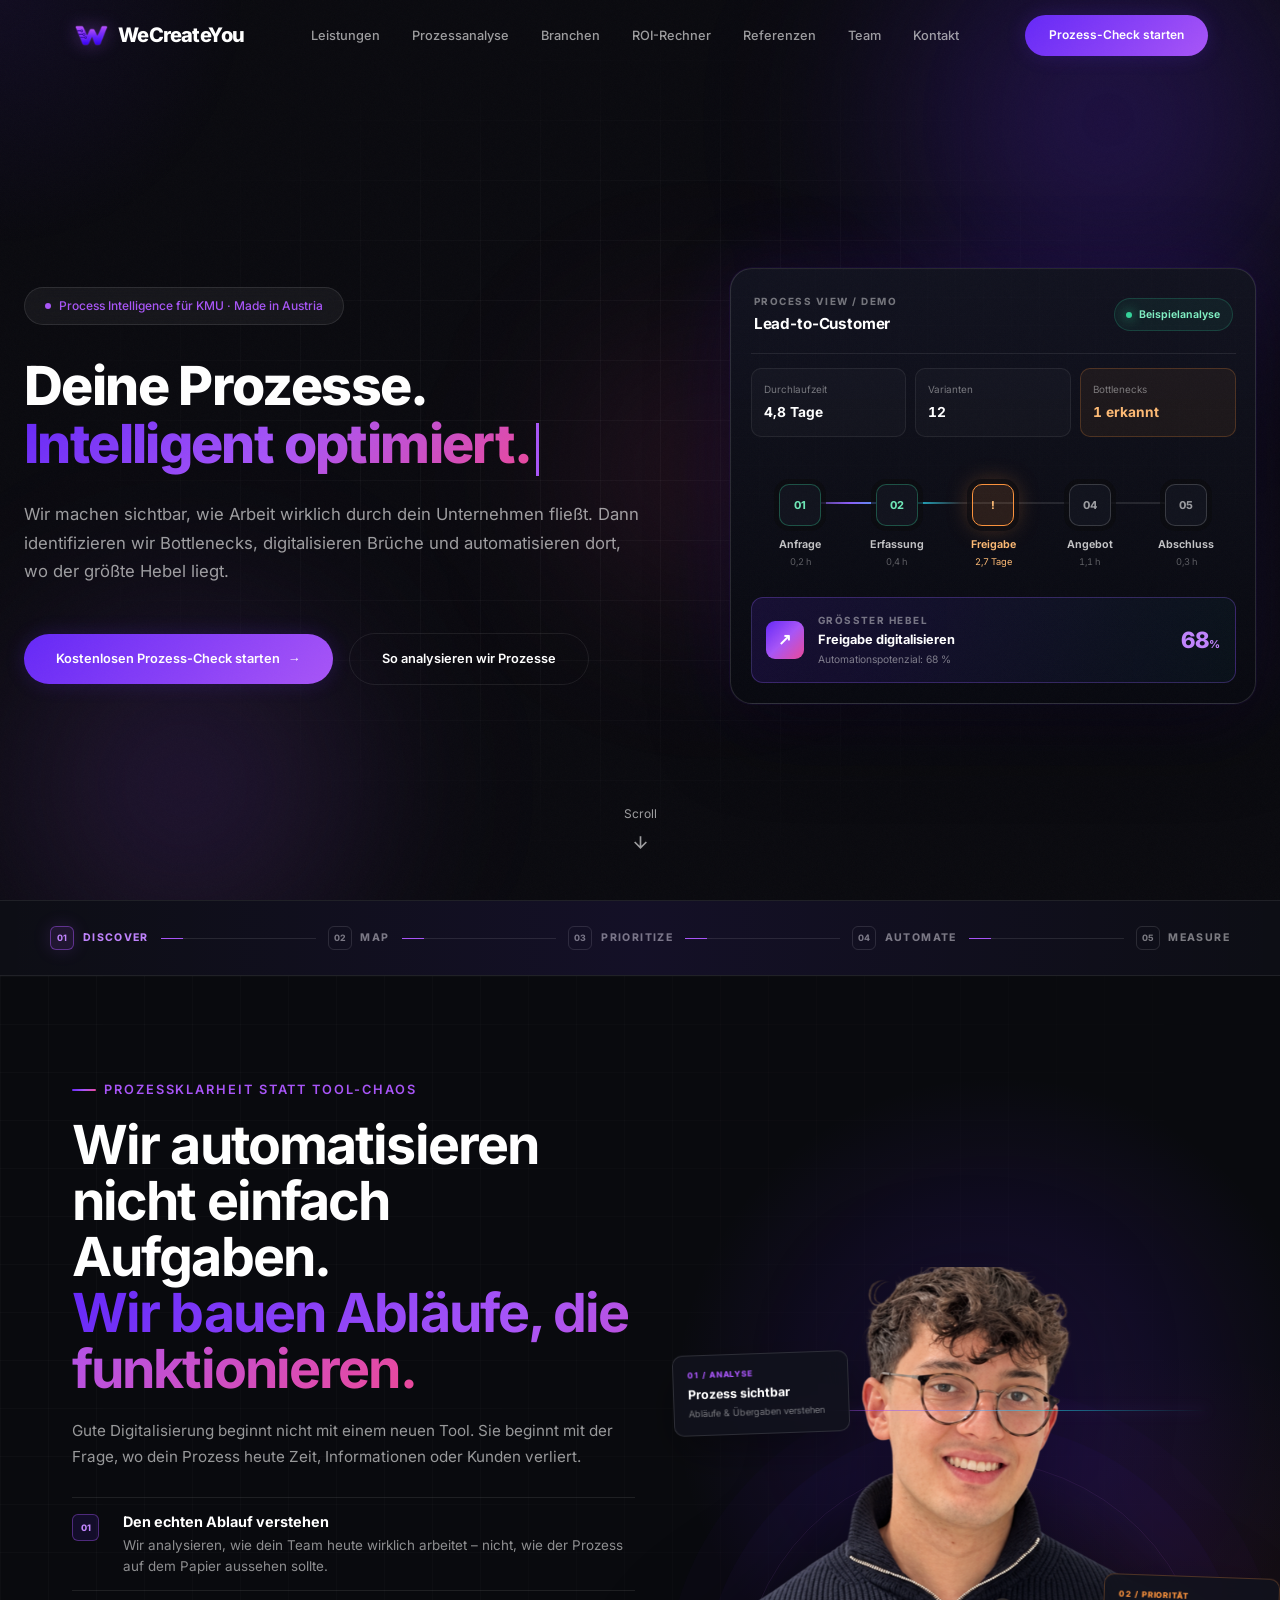
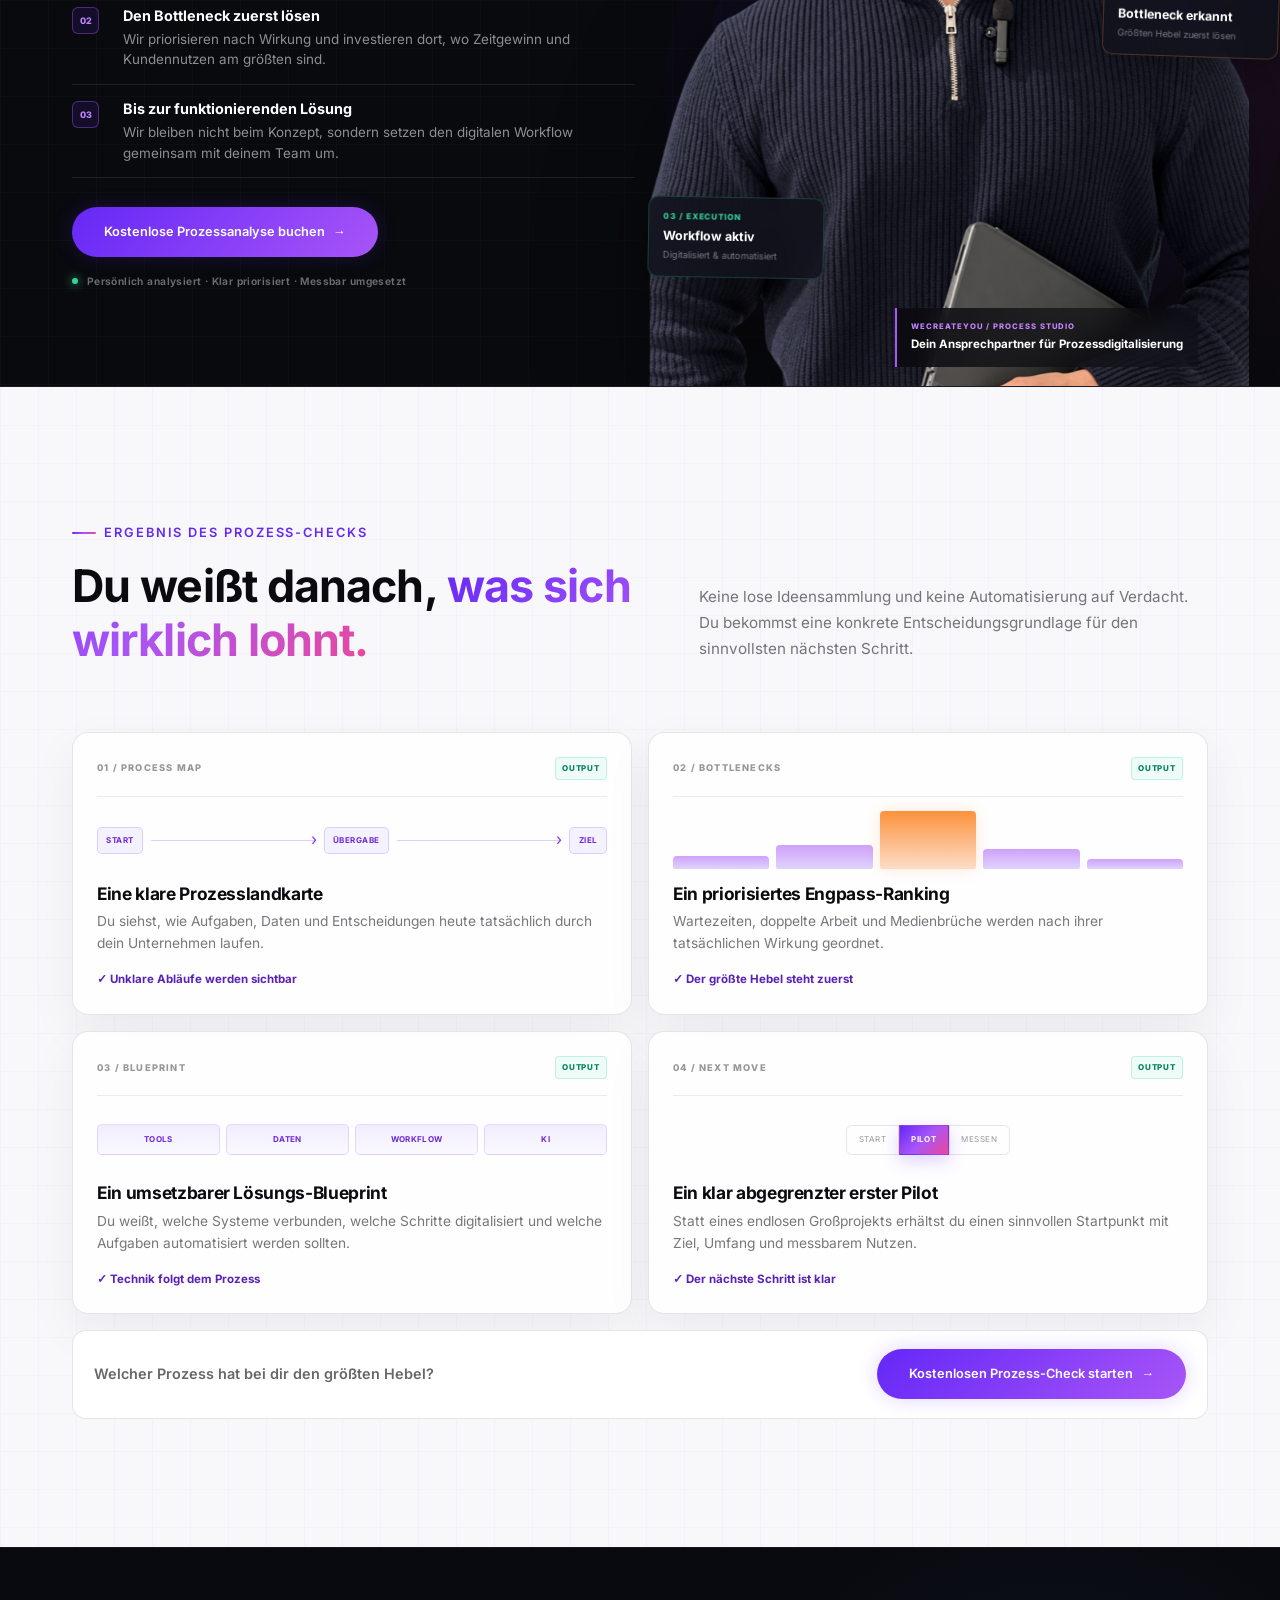
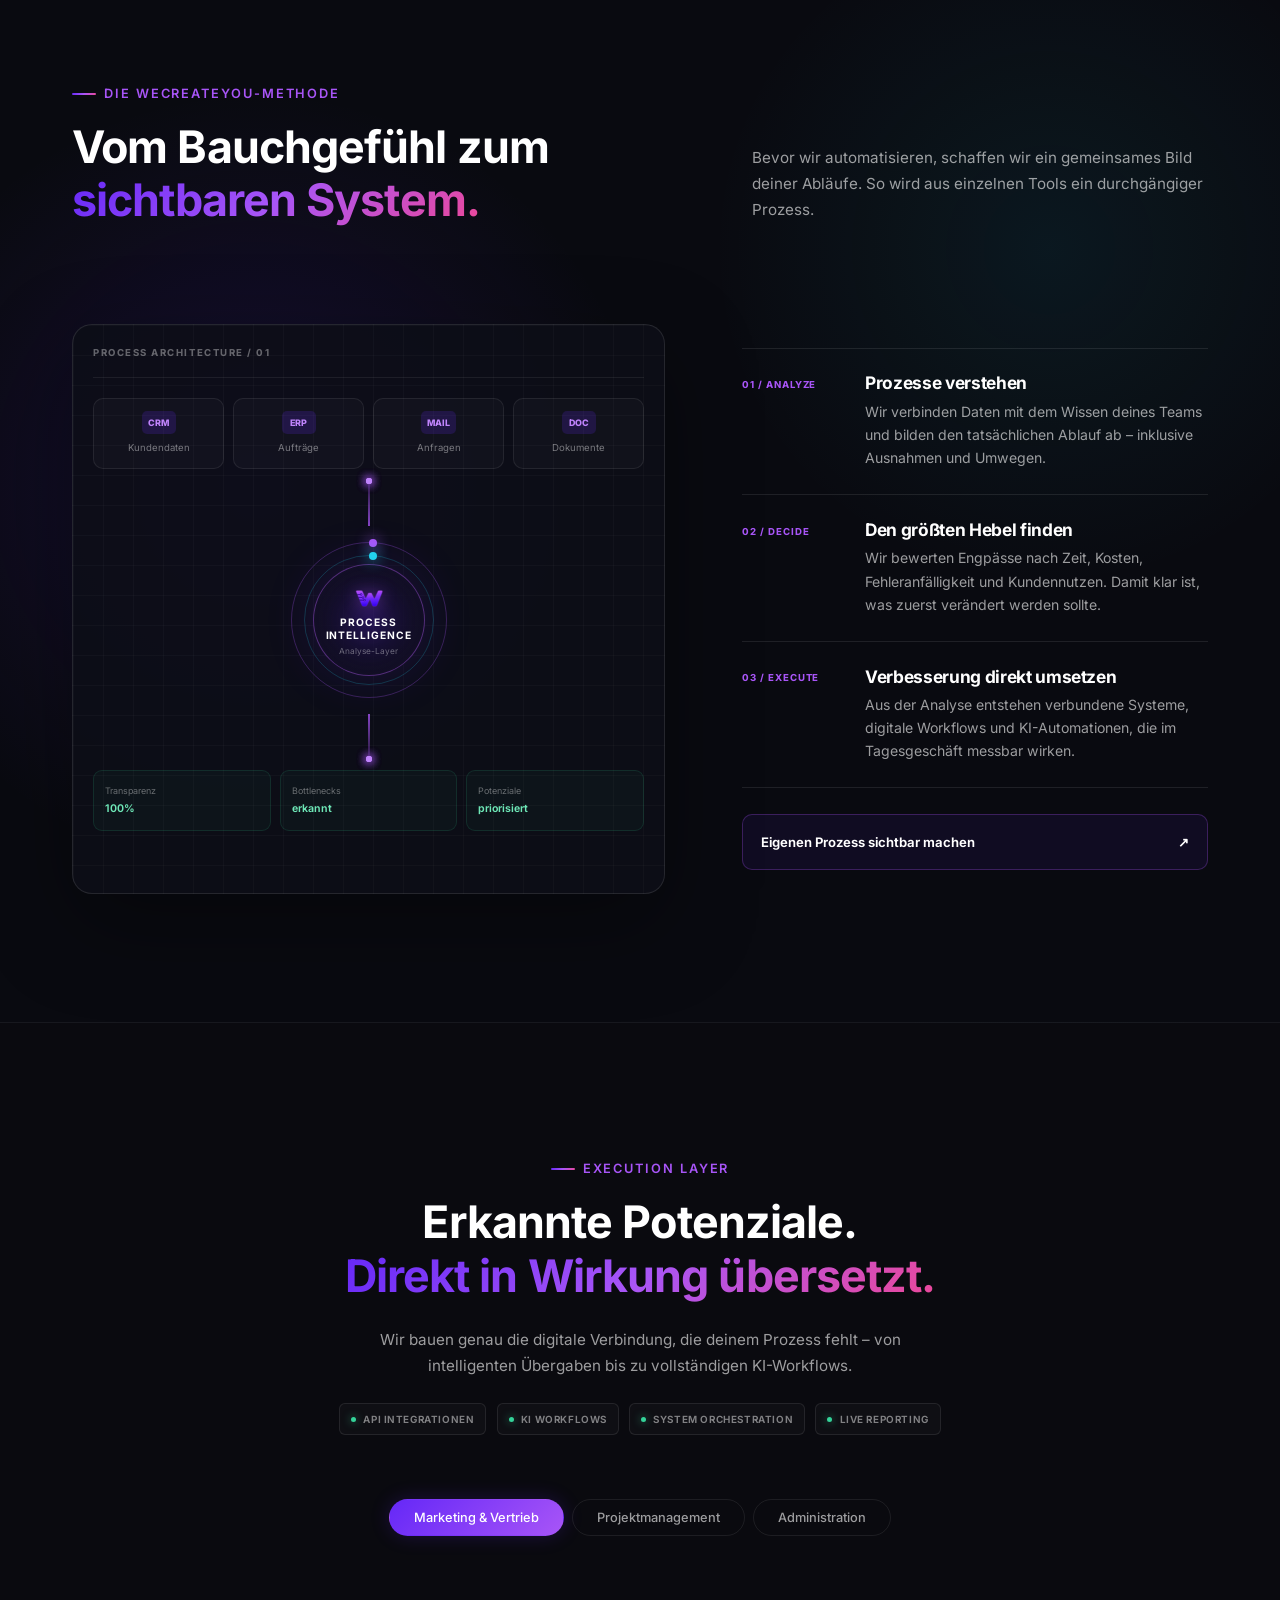
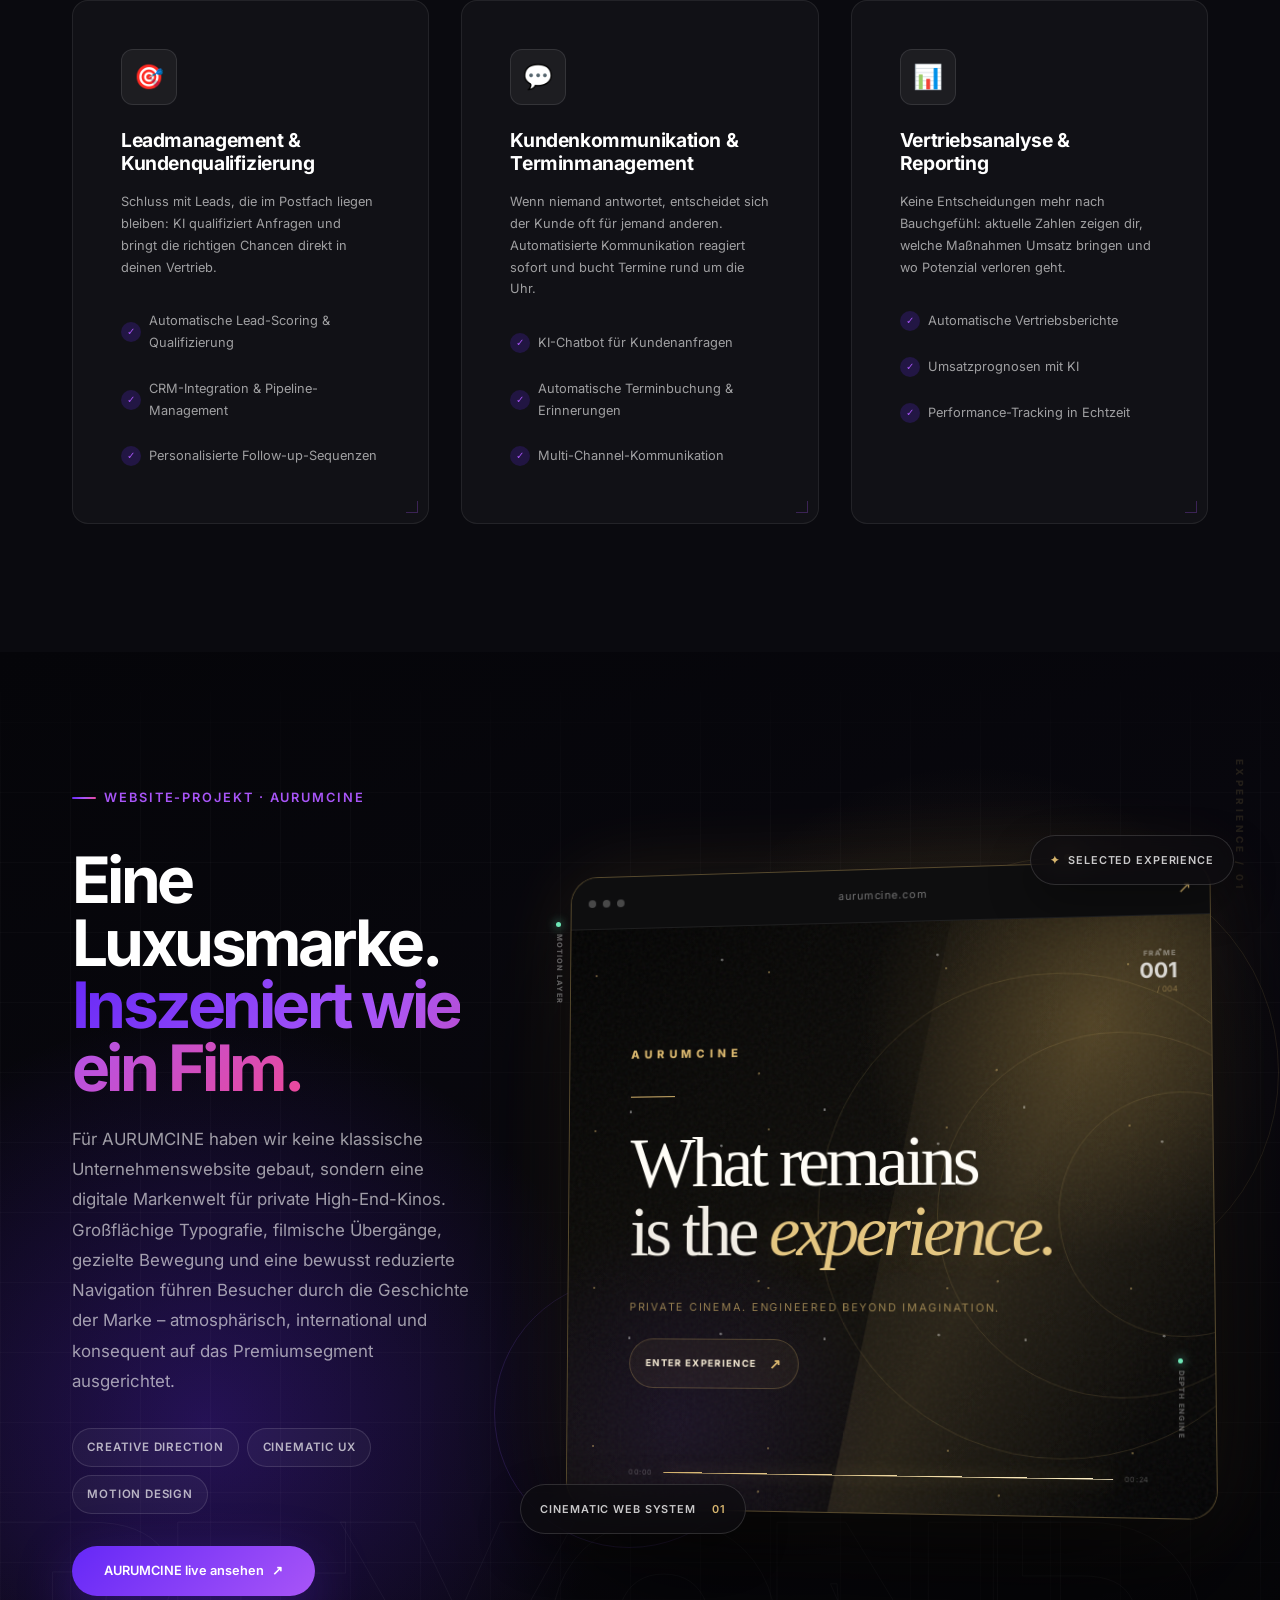
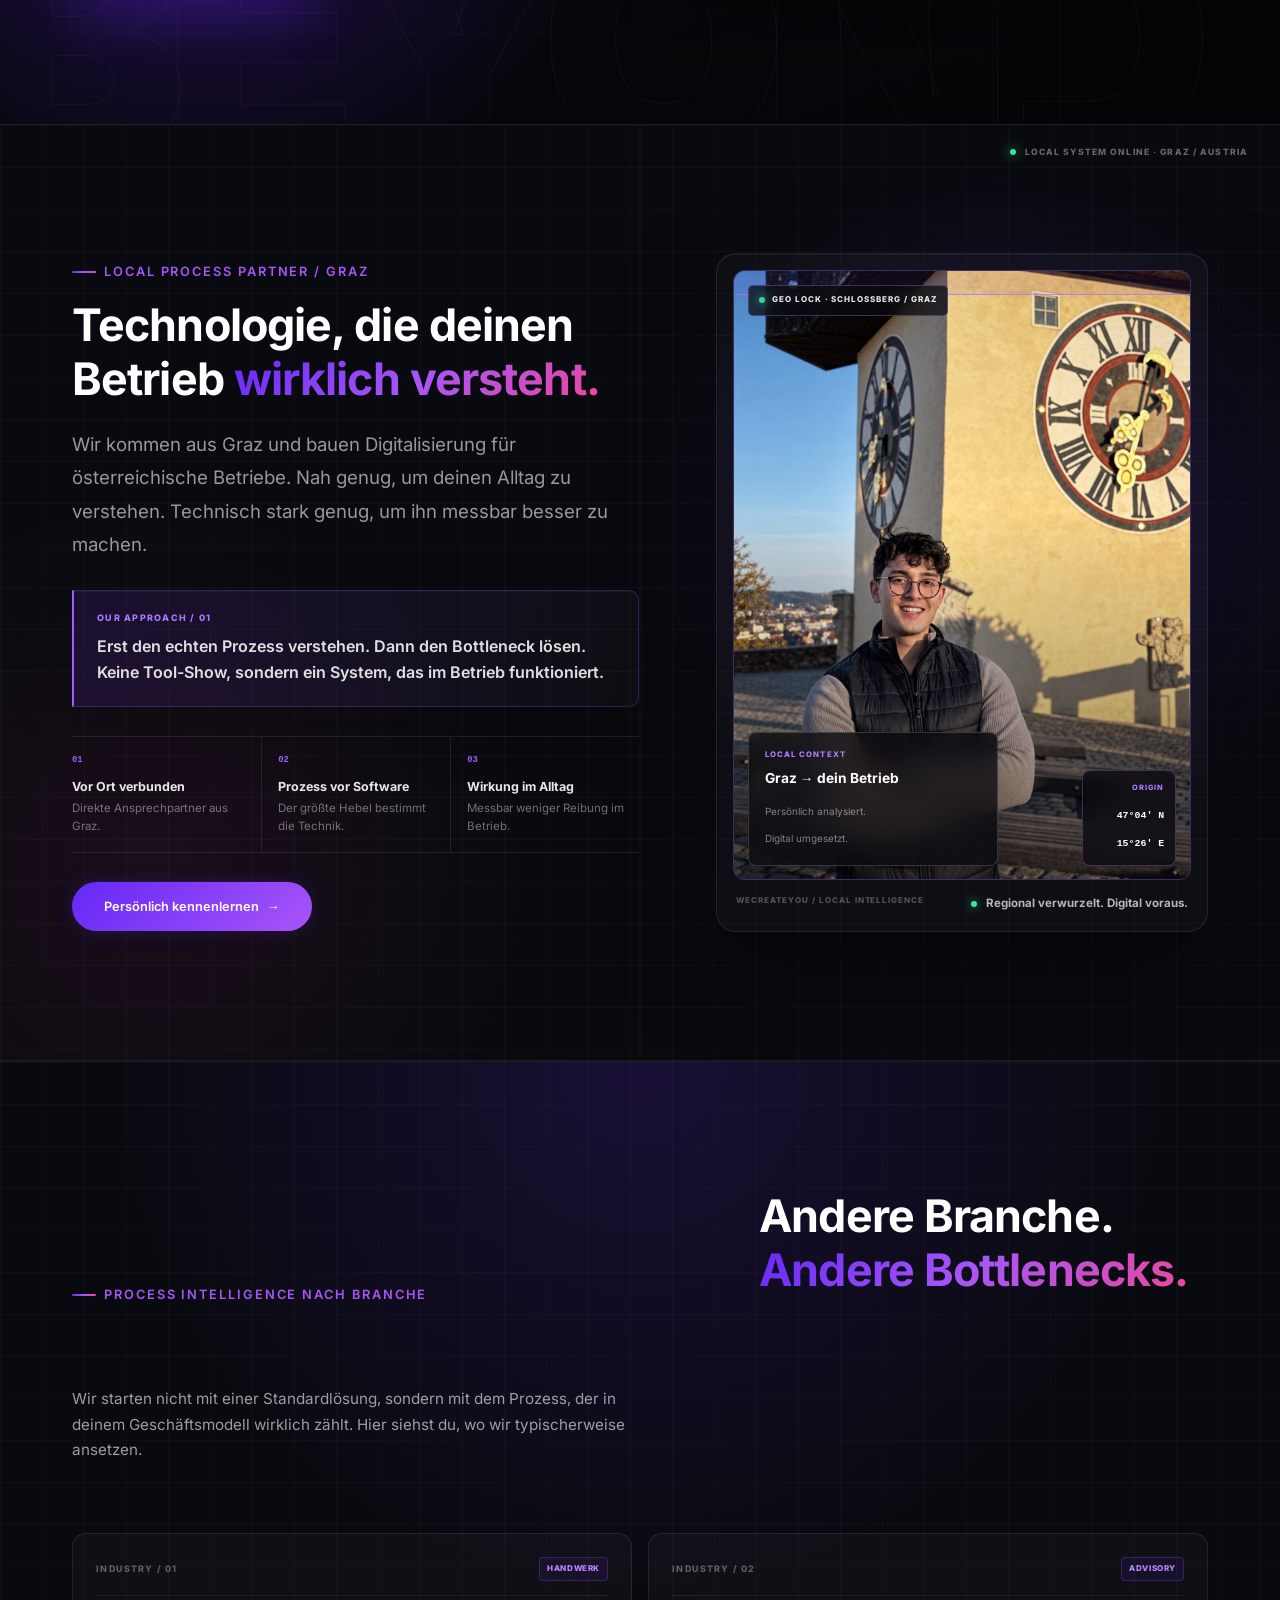
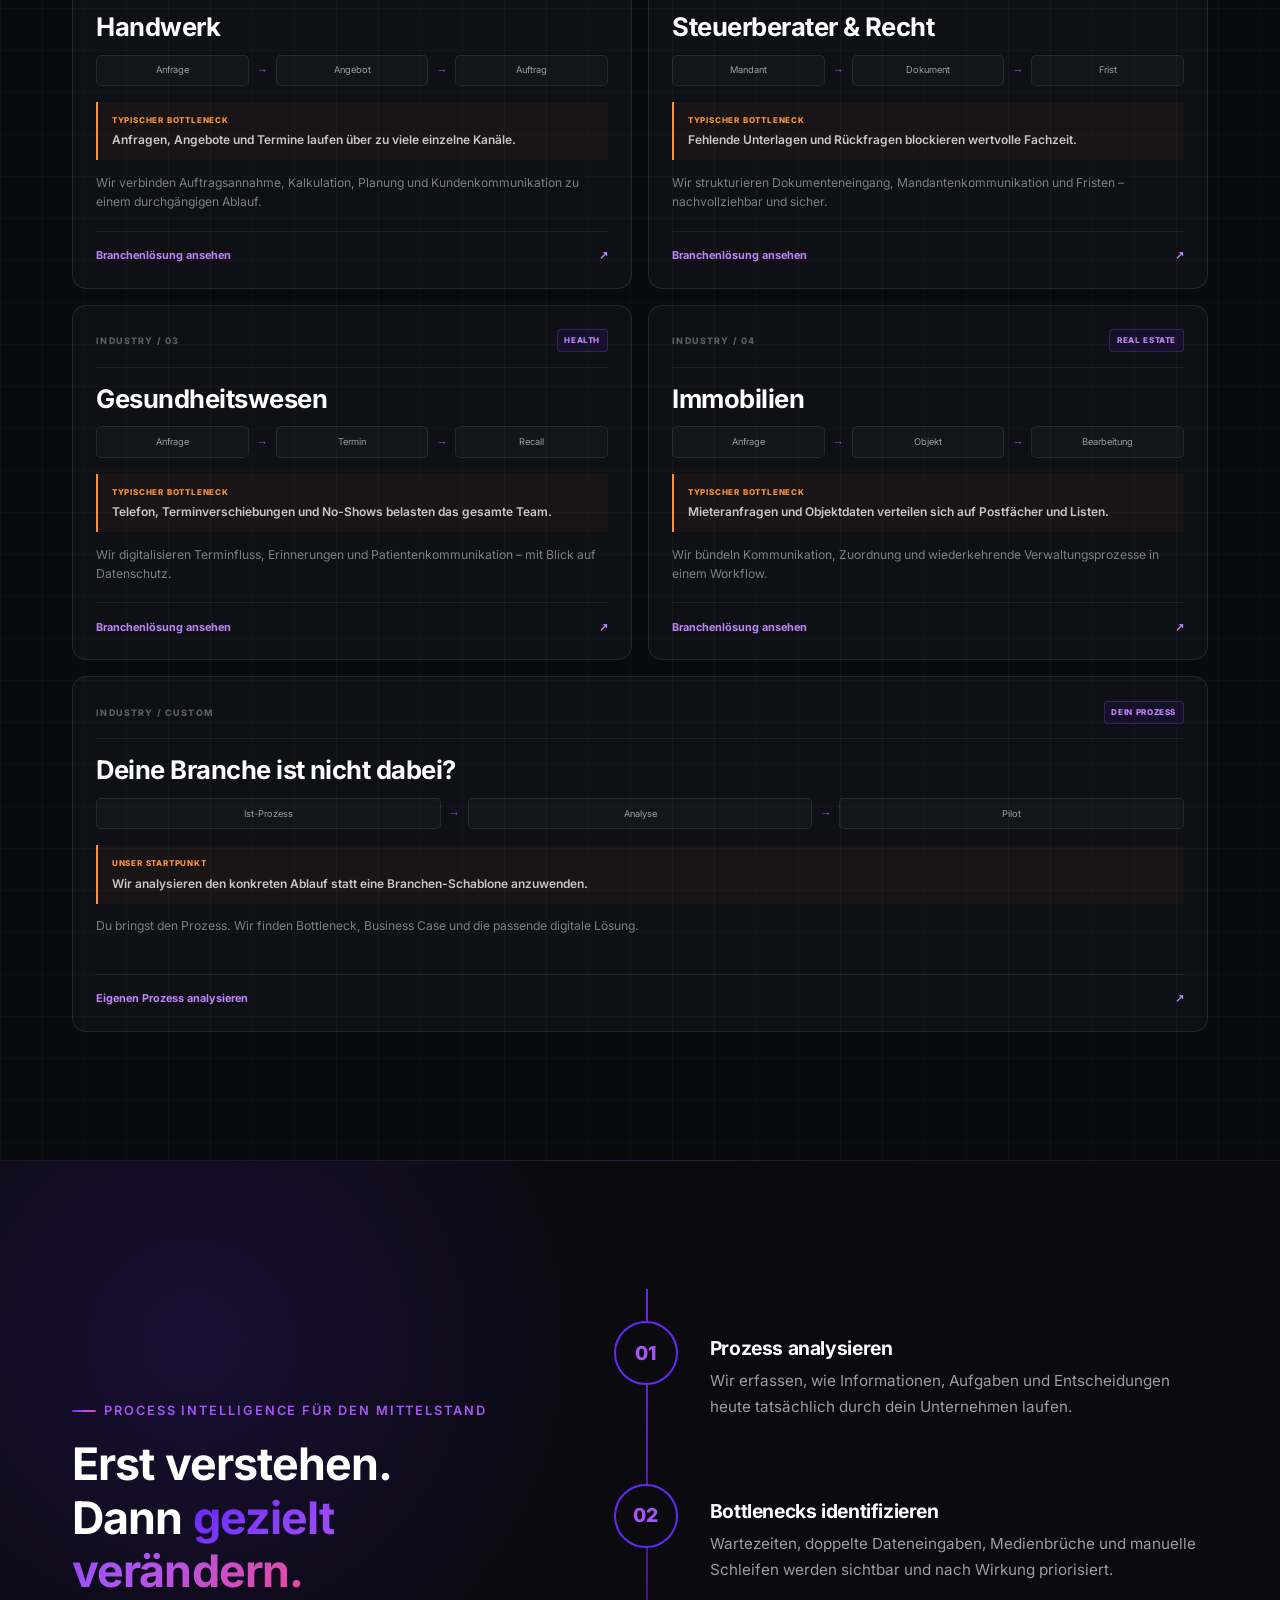
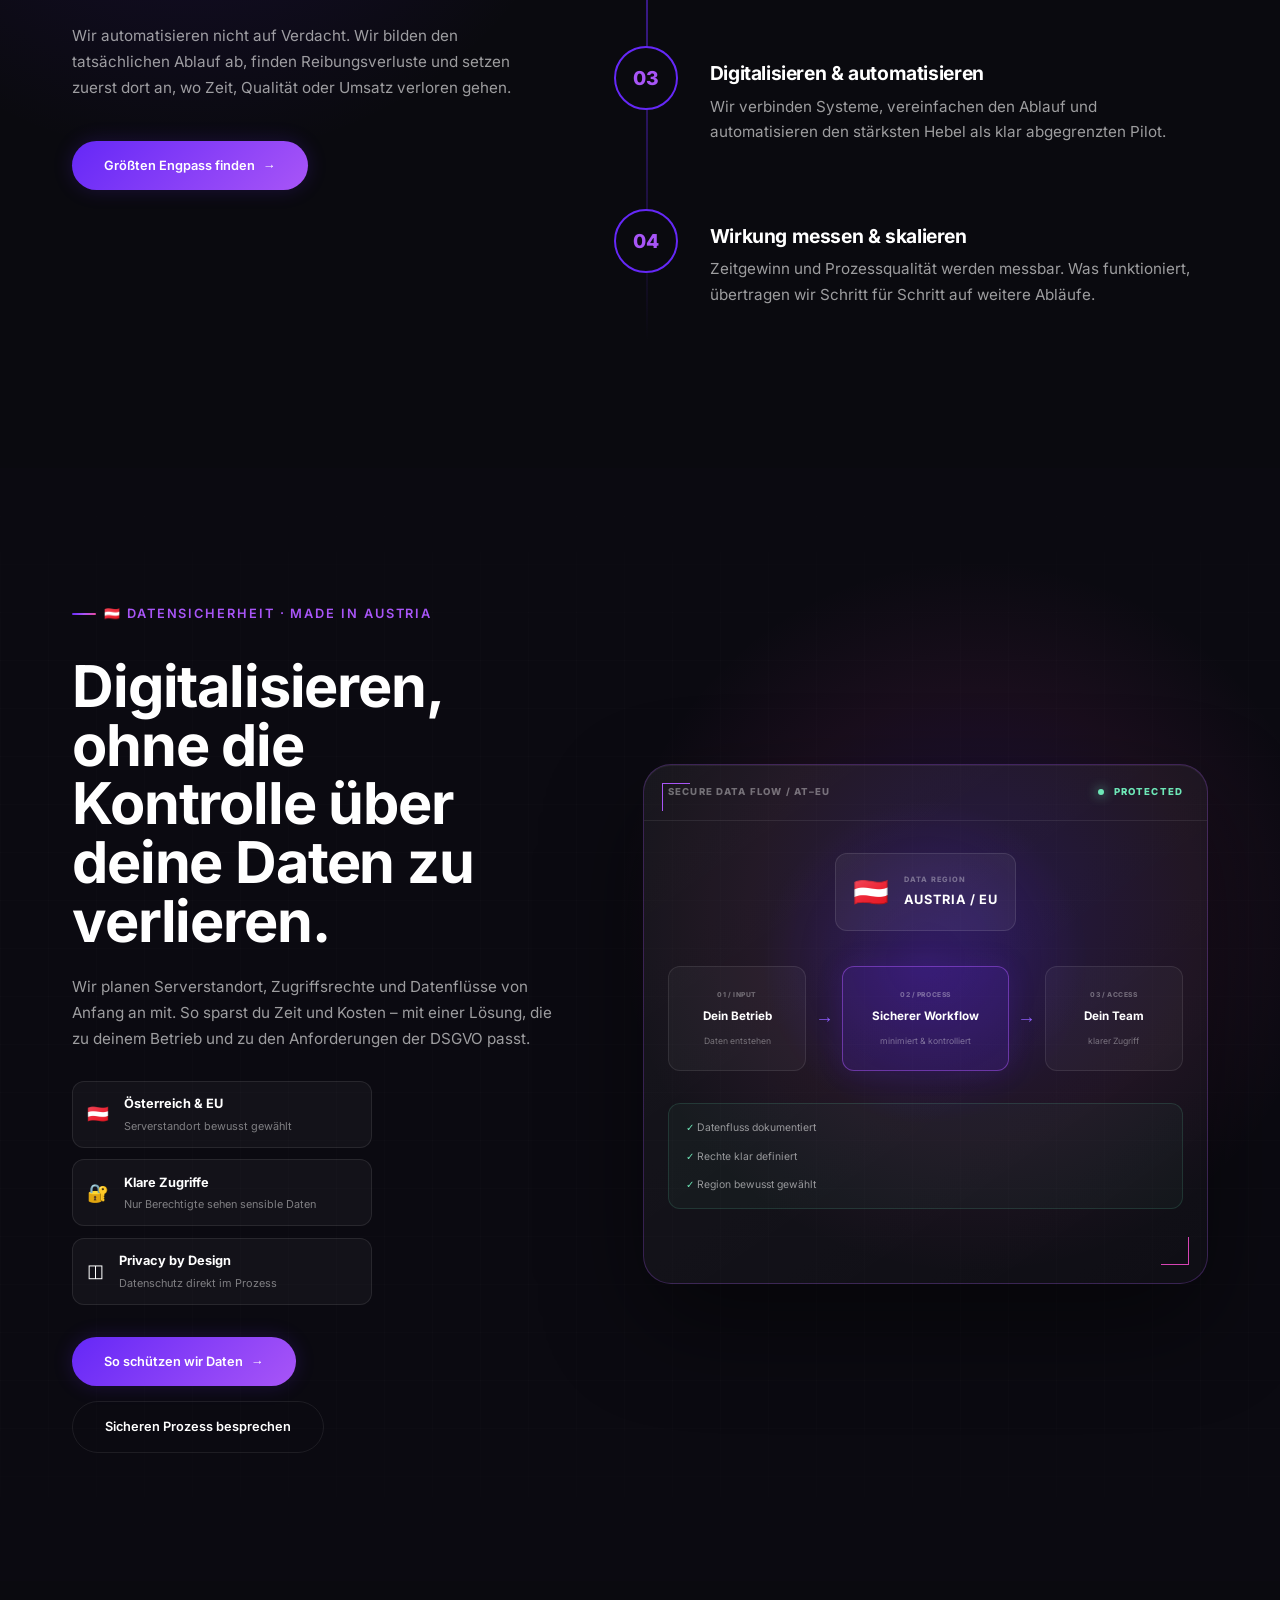
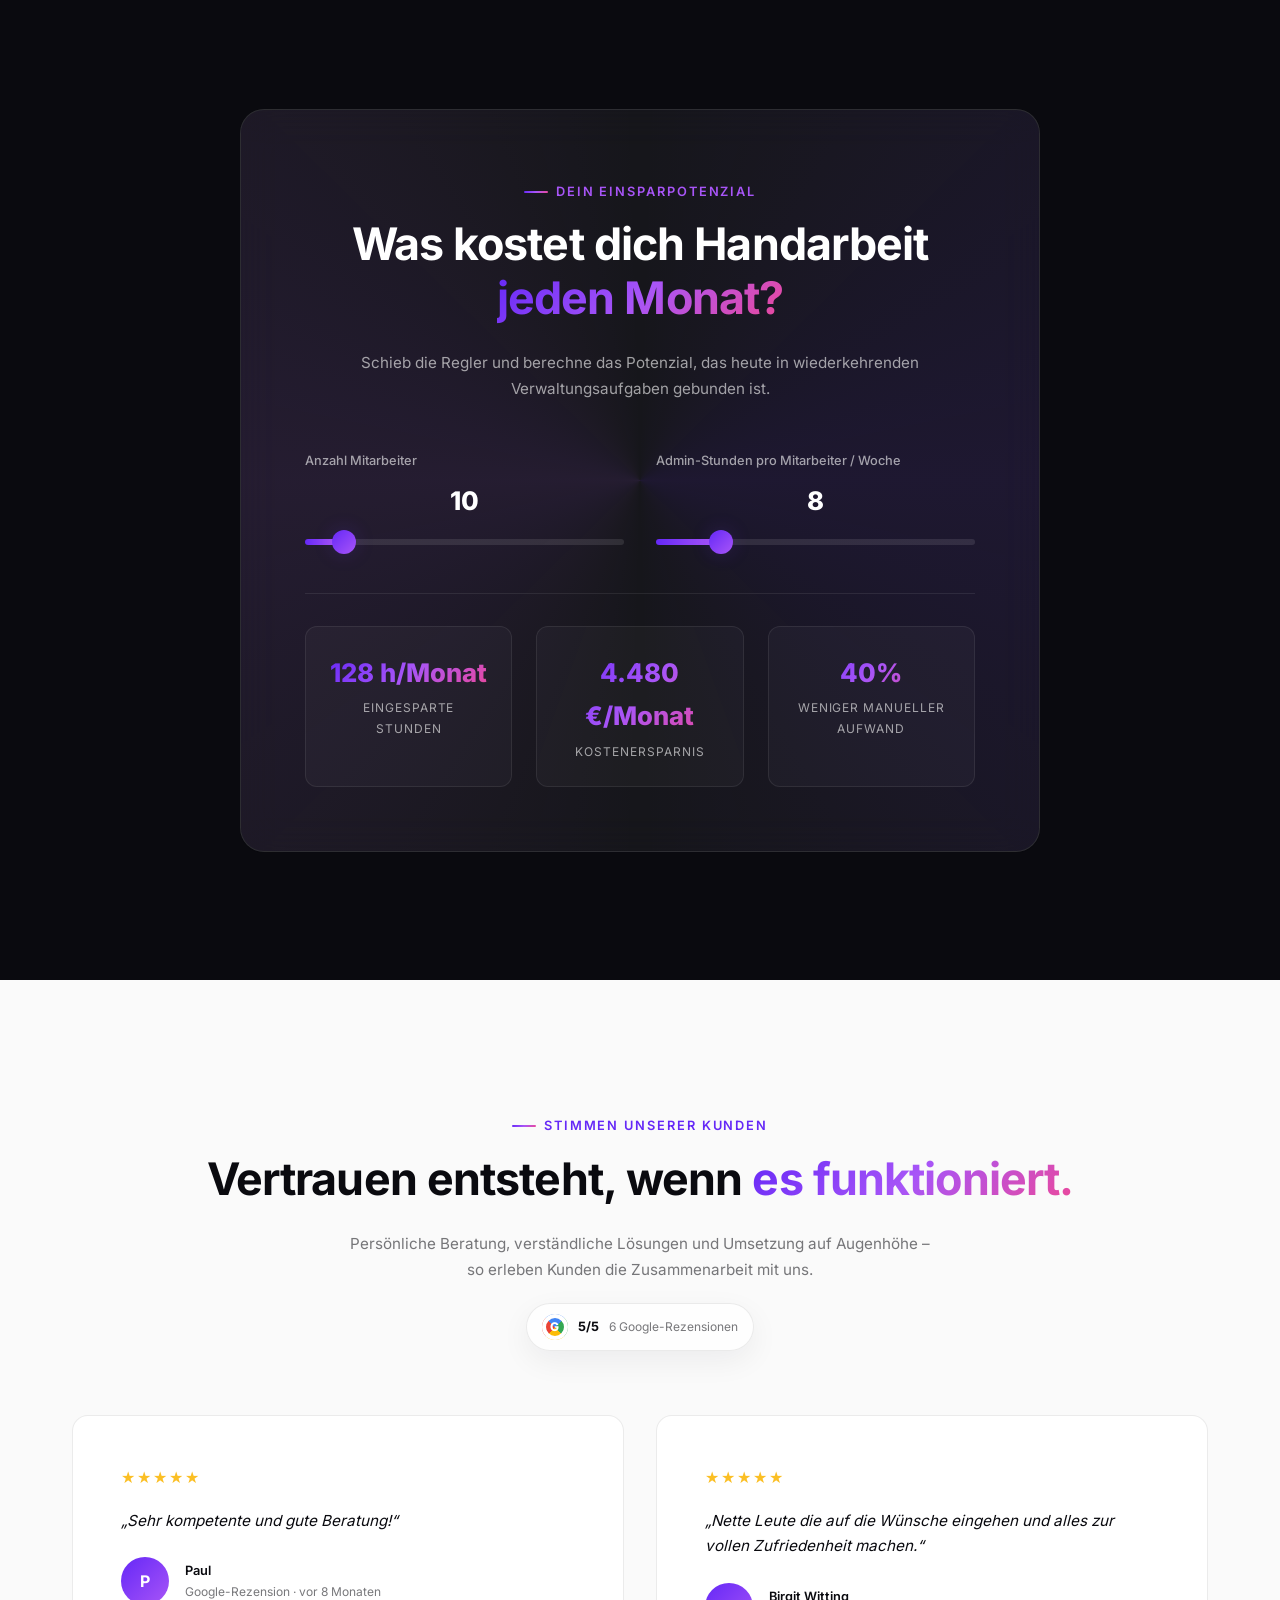
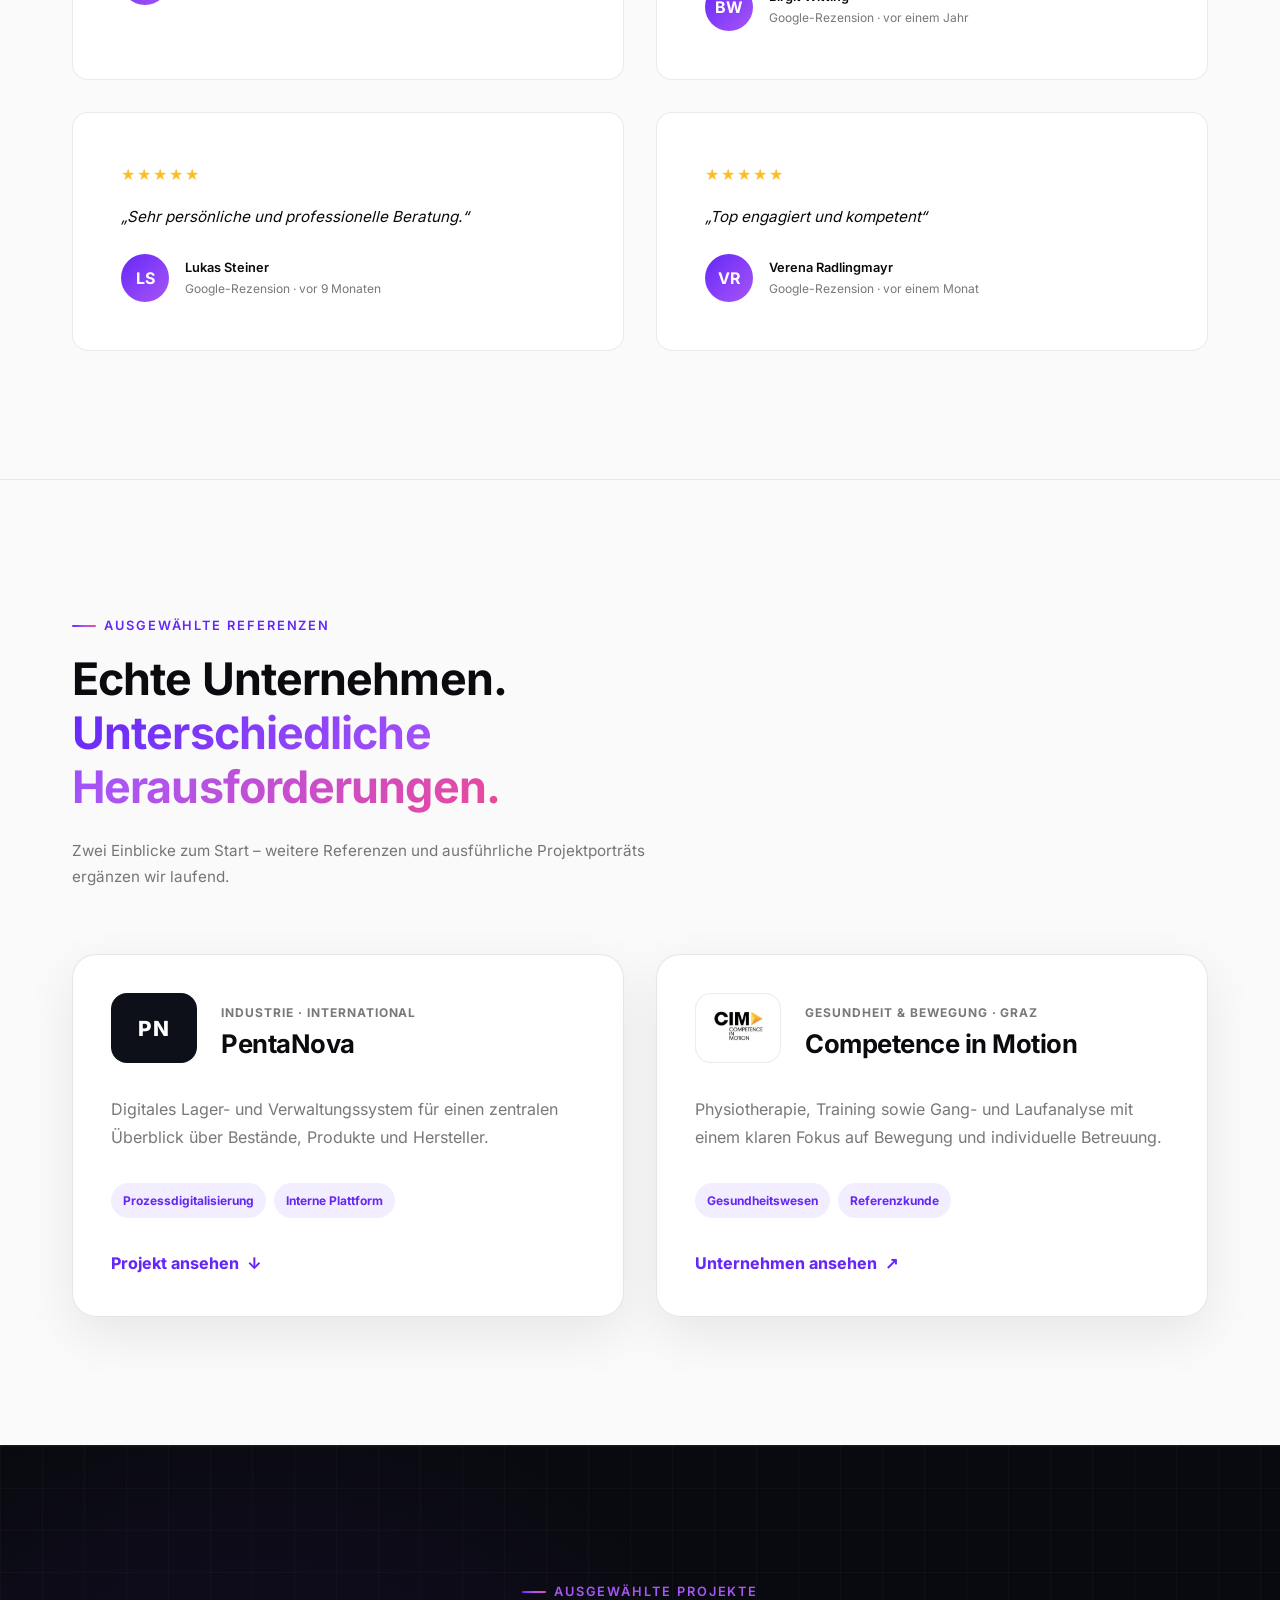
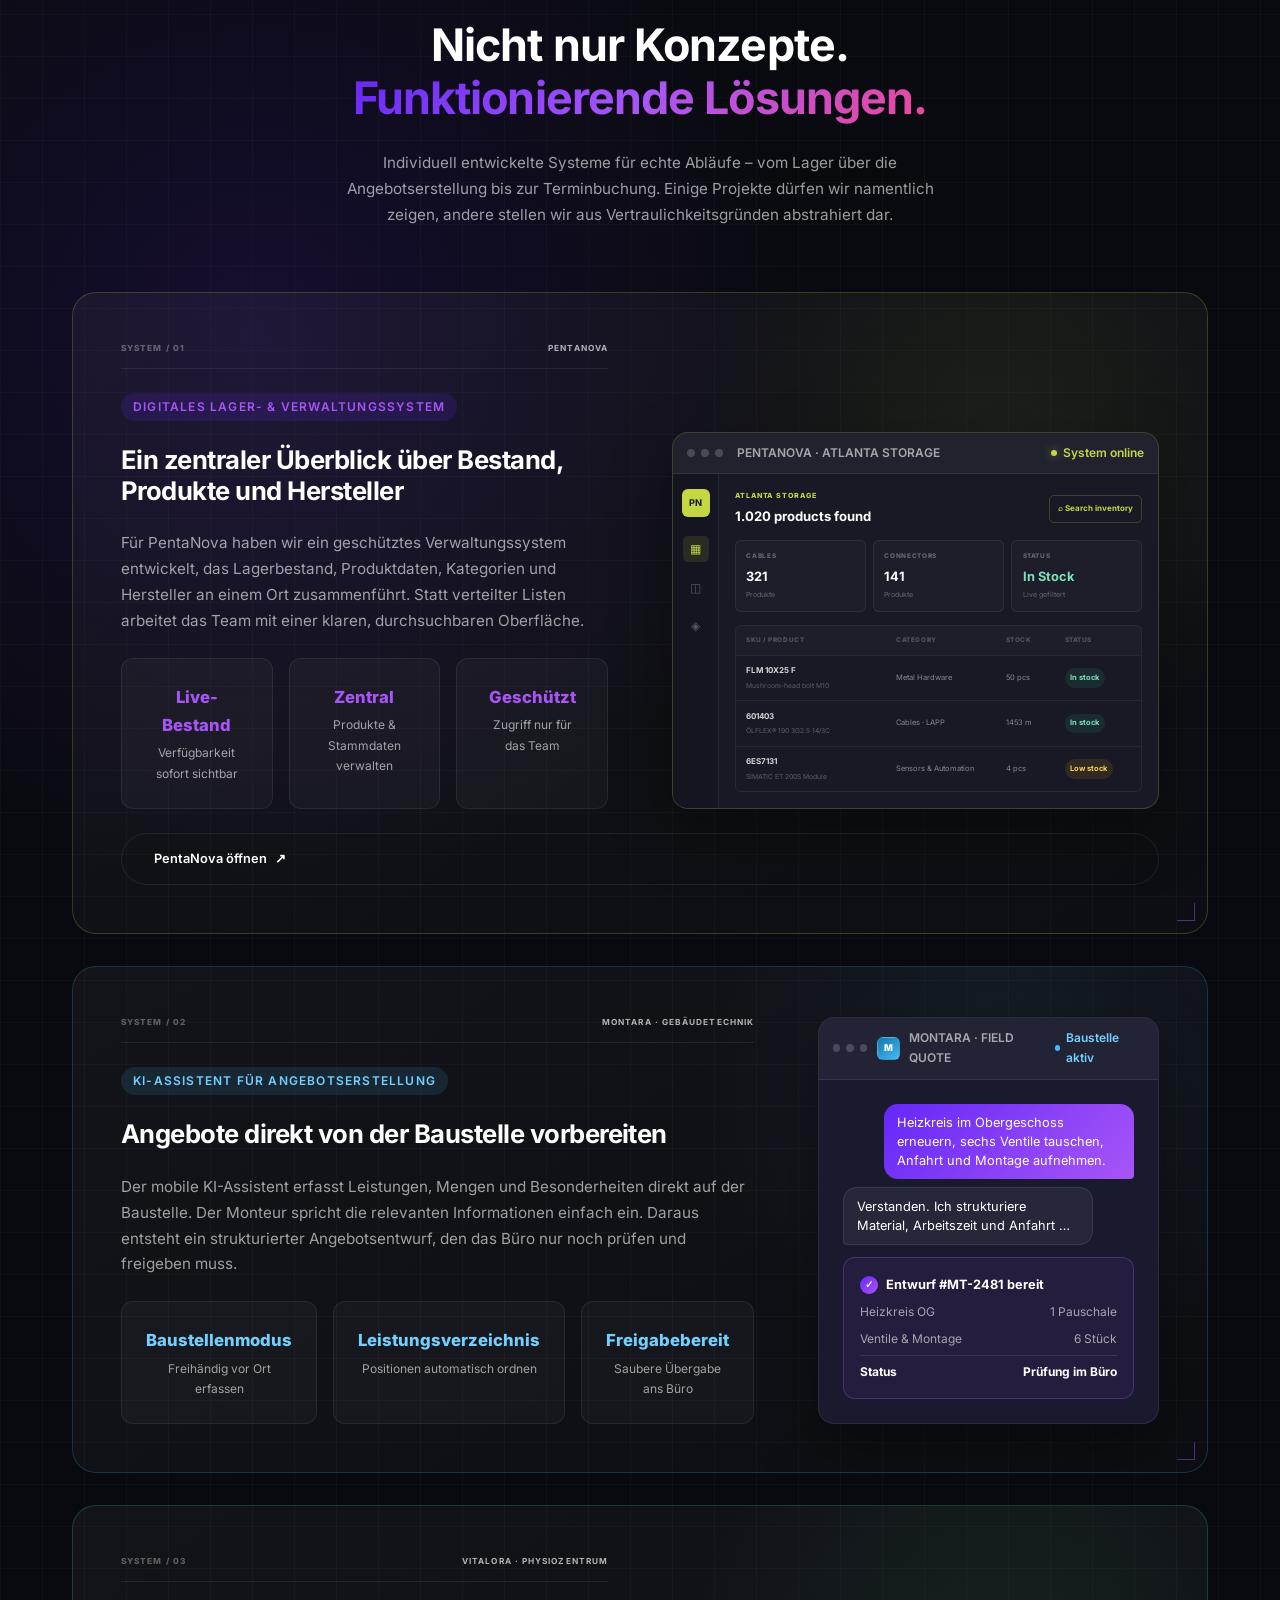
==== commit 0c3cc154: "Add client references and harden website" ====
--- a/index.html
+++ b/index.html
@@ -47,7 +47,7 @@
 
   <!-- Performance: Font preloaden (self-hosted, render-kritisch) -->
   <link rel="preload" href="assets/fonts/inter-latin-var.woff2" as="font" type="font/woff2" crossorigin>
-  <link rel="stylesheet" href="css/style.css?v=20260928c">
+  <link rel="stylesheet" href="css/style.css?v=20261005a">
 
   <!-- ===== Structured Data (JSON-LD) ===== -->
   <script type="application/ld+json">
@@ -766,19 +766,22 @@
       <div class="container">
         <div class="digital-feature__grid">
           <div class="digital-feature__content reveal">
-            <span class="section-label">Sonstige digitale Dienstleistungen</span>
-            <h2 class="digital-feature__title">Digitale Erlebnisse<br><span class="text-gradient">mit Substanz.</span></h2>
+            <span class="section-label">Website-Projekt · AURUMCINE</span>
+            <h2 class="digital-feature__title">Eine Luxusmarke.<br><span class="text-gradient">Inszeniert wie ein Film.</span></h2>
             <p class="digital-feature__text">
-              Websites, Kundenportale und individuelle digitale Erlebnisse, die nicht nach Baukasten aussehen. Strategisch durchdacht, technisch stark und visuell mit echtem Wow-Effekt.
+              Für AURUMCINE haben wir keine klassische Unternehmenswebsite gebaut, sondern eine digitale Markenwelt
+              für private High-End-Kinos. Großflächige Typografie, filmische Übergänge, gezielte Bewegung und eine
+              bewusst reduzierte Navigation führen Besucher durch die Geschichte der Marke – atmosphärisch,
+              international und konsequent auf das Premiumsegment ausgerichtet.
             </p>
             <div class="digital-feature__services" role="group" aria-label="Digitale Leistungen">
-              <span>Webdesign</span>
-              <span>UX &amp; Animation</span>
-              <span>Individuelle Tools</span>
-            </div>
-            <a href="branchen/sonstige-digitale-dienstleistungen.html" class="btn btn--primary digital-feature__cta">
-              Digitale Dienstleistungen entdecken
-              <span class="btn-arrow">→</span>
+              <span>Creative Direction</span>
+              <span>Cinematic UX</span>
+              <span>Motion Design</span>
+            </div>
+            <a href="https://aurumcine.com" target="_blank" rel="noopener noreferrer" class="btn btn--primary digital-feature__cta">
+              AURUMCINE live ansehen
+              <span class="btn-arrow">↗</span>
             </a>
           </div>
 
@@ -1152,28 +1155,61 @@
       </div>
     </section>
 
+    <!-- ===== SELECTED REFERENCES ===== -->
+    <section class="section section--light selected-references" id="selected-references">
+      <div class="container">
+        <div class="selected-references__header reveal">
+          <span class="section-label">Ausgewählte Referenzen</span>
+          <h2 class="section-title">Echte Unternehmen.<br><span class="text-gradient">Unterschiedliche Herausforderungen.</span></h2>
+          <p class="section-subtitle">
+            Zwei Einblicke zum Start – weitere Referenzen und ausführliche Projektporträts ergänzen wir laufend.
+          </p>
+        </div>
+        <div class="selected-references__grid">
+          <article class="selected-reference reveal">
+            <div class="selected-reference__identity">
+              <div class="selected-reference__monogram" aria-hidden="true">PN</div>
+              <div><span>Industrie · International</span><h3>PentaNova</h3></div>
+            </div>
+            <p>Digitales Lager- und Verwaltungssystem für einen zentralen Überblick über Bestände, Produkte und Hersteller.</p>
+            <div class="selected-reference__tags"><span>Prozessdigitalisierung</span><span>Interne Plattform</span></div>
+            <a href="#pentanova-case">Projekt ansehen <span>↓</span></a>
+          </article>
+          <article class="selected-reference reveal reveal--delay-1">
+            <div class="selected-reference__identity">
+              <div class="selected-reference__logo"><img src="assets/partner-logos/cim-physiotherapie.png" alt="Competence in Motion Logo" width="300" height="120" loading="lazy" decoding="async"></div>
+              <div><span>Gesundheit &amp; Bewegung · Graz</span><h3>Competence in Motion</h3></div>
+            </div>
+            <p>Physiotherapie, Training sowie Gang- und Laufanalyse mit einem klaren Fokus auf Bewegung und individuelle Betreuung.</p>
+            <div class="selected-reference__tags"><span>Gesundheitswesen</span><span>Referenzkunde</span></div>
+            <a href="https://cim-graz.at/" target="_blank" rel="noopener noreferrer">Unternehmen ansehen <span>↗</span></a>
+          </article>
+        </div>
+      </div>
+    </section>
+
     <!-- ===== CASE STUDIES ===== -->
     <section class="section section--dark case-studies-tech" id="case-studies">
       <div class="container">
         <div class="case-studies__header reveal">
-          <span class="section-label">Eigenentwicklungen</span>
+          <span class="section-label">Ausgewählte Projekte</span>
           <h2 class="section-title">Nicht nur Konzepte.<br><span class="text-gradient">Funktionierende Lösungen.</span></h2>
           <p class="section-subtitle">
-            Keine Demo-Ideen, sondern individuell entwickelte Systeme für echte Abläufe – vom Lager über die Angebotserstellung bis zur Terminbuchung.
-            Projektmarken und Systemdaten sind für diese Darstellung pseudonymisiert.
+            Individuell entwickelte Systeme für echte Abläufe – vom Lager über die Angebotserstellung bis zur Terminbuchung.
+            Einige Projekte dürfen wir namentlich zeigen, andere stellen wir aus Vertraulichkeitsgründen abstrahiert dar.
           </p>
         </div>
 
-        <!-- Case Study 1: anonymisierte Lagerlösung -->
-        <div class="case-study case-study--warehouse reveal">
+        <!-- Case Study 1: PentaNova -->
+        <div class="case-study case-study--warehouse reveal" id="pentanova-case">
           <div class="case-study__content">
-            <div class="case-study__eyebrow"><span>SYSTEM / 01</span><strong>ANONYMISIERTE INDUSTRIELÖSUNG</strong></div>
+            <div class="case-study__eyebrow"><span>SYSTEM / 01</span><strong>PENTANOVA</strong></div>
             <span class="case-study__tag">Digitales Lager- & Verwaltungssystem</span>
             <h3 class="case-study__title">Ein zentraler Überblick über Bestand, Produkte und Hersteller</h3>
             <p class="case-study__description">
-              Das geschützte Verwaltungssystem führt Lagerbestand, Produktdaten, Kategorien und Hersteller
-              an einem Ort zusammen. Statt verteilter Listen arbeitet das Team mit einer klaren, durchsuchbaren
-              Oberfläche. Kundendaten und Markenauftritt sind für diese Darstellung bewusst anonymisiert.
+              Für PentaNova haben wir ein geschütztes Verwaltungssystem entwickelt, das Lagerbestand,
+              Produktdaten, Kategorien und Hersteller an einem Ort zusammenführt. Statt verteilter Listen
+              arbeitet das Team mit einer klaren, durchsuchbaren Oberfläche.
             </p>
             <div class="case-study__metrics">
               <div class="case-study__metric">
@@ -1196,31 +1232,31 @@
                 <span class="case-study__mockup-dot"></span>
                 <span class="case-study__mockup-dot"></span>
                 <span class="case-study__mockup-dot"></span>
-                <span class="case-study__mockup-title">WAREHOUSE CONTROL · EU CENTRAL</span>
+                <span class="case-study__mockup-title">PENTANOVA · ATLANTA STORAGE</span>
                 <span class="case-study__mockup-status"><span class="case-study__mockup-status-dot"></span>System online</span>
               </div>
               <div class="warehouse-ui__shell">
                 <aside class="warehouse-ui__nav" aria-hidden="true">
-                  <b>WC</b><span class="is-active">▦</span><span>◫</span><span>◈</span>
+                  <b>PN</b><span class="is-active">▦</span><span>◫</span><span>◈</span>
                 </aside>
                 <div class="warehouse-ui__main">
-                  <div class="warehouse-ui__head"><div><small>EU CENTRAL WAREHOUSE</small><strong>8.470 Artikel verwaltet</strong></div><span>⌕ Bestand durchsuchen</span></div>
+                  <div class="warehouse-ui__head"><div><small>ATLANTA STORAGE</small><strong>1.020 products found</strong></div><span>⌕ Search inventory</span></div>
                   <div class="warehouse-ui__stats">
-                    <div><small>AUTOMATION</small><strong>2.840</strong><em>Artikel</em></div>
-                    <div><small>E-TECHNIK</small><strong>1.960</strong><em>Artikel</em></div>
-                    <div><small>STATUS</small><strong class="is-green">Synchron</strong><em>Live-Bestand</em></div>
+                    <div><small>CABLES</small><strong>321</strong><em>Produkte</em></div>
+                    <div><small>CONNECTORS</small><strong>141</strong><em>Produkte</em></div>
+                    <div><small>STATUS</small><strong class="is-green">In Stock</strong><em>Live gefiltert</em></div>
                   </div>
                   <div class="warehouse-ui__table">
-                    <div class="warehouse-ui__row warehouse-ui__row--head"><span>ARTIKEL / PRODUKT</span><span>KATEGORIE</span><span>BESTAND</span><span>STATUS</span></div>
-                    <div class="warehouse-ui__row"><span><b>AN-24018</b><small>Steuermodul 24 V</small></span><span>Automation</span><span>86 Stk.</span><span class="stock-ok">Verfügbar</span></div>
-                    <div class="warehouse-ui__row"><span><b>EL-78140</b><small>Industriekabel 5G2.5</small></span><span>E-Technik</span><span>920 m</span><span class="stock-ok">Verfügbar</span></div>
-                    <div class="warehouse-ui__row"><span><b>SE-04211</b><small>Optischer Näherungssensor</small></span><span>Sensorik</span><span>4 Stk.</span><span class="stock-low">Nachbestellen</span></div>
+                    <div class="warehouse-ui__row warehouse-ui__row--head"><span>SKU / PRODUCT</span><span>CATEGORY</span><span>STOCK</span><span>STATUS</span></div>
+                    <div class="warehouse-ui__row"><span><b>FLM 10X25 F</b><small>Mushroom-head bolt M10</small></span><span>Metal Hardware</span><span>50 pcs</span><span class="stock-ok">In stock</span></div>
+                    <div class="warehouse-ui__row"><span><b>601403</b><small>ÖLFLEX® 190 3G2.5 14/3C</small></span><span>Cables · LAPP</span><span>1453 m</span><span class="stock-ok">In stock</span></div>
+                    <div class="warehouse-ui__row"><span><b>6ES7131</b><small>SIMATIC ET 200S Module</small></span><span>Sensors &amp; Automation</span><span>4 pcs</span><span class="stock-low">Low stock</span></div>
                   </div>
                 </div>
               </div>
             </div>
           </div>
-          <a href="#kontakt" class="btn btn--secondary case-study__cta">Ähnliche Lösung anfragen <span class="btn-arrow">→</span></a>
+          <a href="https://pentanova.wecreateyou.website/" target="_blank" rel="noopener noreferrer" class="btn btn--secondary case-study__cta">PentaNova öffnen <span class="btn-arrow">↗</span></a>
         </div>
 
         <!-- Case Study 2: fiktive Projektmarke zur anonymisierten Kundenlösung -->
@@ -1503,12 +1539,9 @@
           <a href="/impressum.html">Impressum</a>
           <a href="/datenschutz.html">Datenschutz</a>
           <a href="/datensicherheit.html">Datensicherheit</a>
-          <a href="#" onclick="window.wcyCookieSettings && window.wcyCookieSettings(); return false;">Cookie-Einstellungen</a>
         </nav>
         <div class="footer__social">
-          <a href="#" class="footer__social-link" aria-label="LinkedIn" id="social-linkedin">in</a>
-          <a href="#" class="footer__social-link" aria-label="Instagram" id="social-instagram">📷</a>
-          <a href="#" class="footer__social-link" aria-label="Twitter" id="social-twitter">𝕏</a>
+          <a href="https://www.instagram.com/wecreateyou.at/" class="footer__social-link" aria-label="WeCreateYou auf Instagram" target="_blank" rel="noopener noreferrer">📷</a>
         </div>
       </div>
     </div>
@@ -1521,7 +1554,6 @@
     </a>
   </div>
 
-  <script src="js/main.js?v=20260928a" defer></script>
-  <script src="js/cookie-consent.js" defer></script>
+  <script src="js/main.js?v=20261005a" defer></script>
 </body>
 </html>
--- a/css/style.css
+++ b/css/style.css
@@ -3807,6 +3807,123 @@
   color: var(--text-on-light-muted);
 }
 
+/* ---------- Selected References ---------- */
+.selected-references {
+  position: relative;
+  overflow: hidden;
+  border-top: 1px solid rgba(18, 18, 23, 0.08);
+}
+
+.selected-references__header {
+  max-width: 760px;
+  margin-bottom: var(--space-3xl);
+}
+
+.selected-references__grid {
+  display: grid;
+  grid-template-columns: repeat(2, minmax(0, 1fr));
+  gap: var(--space-xl);
+}
+
+.selected-reference {
+  display: flex;
+  flex-direction: column;
+  min-height: 360px;
+  padding: clamp(1.5rem, 3vw, 2.5rem);
+  border: 1px solid rgba(18, 18, 23, 0.1);
+  border-radius: var(--radius-xl);
+  background: rgba(255, 255, 255, 0.86);
+  box-shadow: 0 18px 50px rgba(19, 12, 38, 0.08);
+}
+
+.selected-reference__identity {
+  display: flex;
+  align-items: center;
+  gap: var(--space-lg);
+  margin-bottom: var(--space-xl);
+}
+
+.selected-reference__monogram,
+.selected-reference__logo {
+  display: grid;
+  place-items: center;
+  width: 86px;
+  height: 70px;
+  flex: 0 0 86px;
+  border-radius: var(--radius-lg);
+  background: #0d1018;
+  color: #fff;
+  font-size: 1.3rem;
+  font-weight: 800;
+  letter-spacing: 0.08em;
+}
+
+.selected-reference__logo {
+  padding: 10px;
+  background: #fff;
+  border: 1px solid rgba(18, 18, 23, 0.08);
+}
+
+.selected-reference__logo img {
+  width: 100%;
+  height: 100%;
+  object-fit: contain;
+}
+
+.selected-reference__identity span {
+  color: var(--text-on-light-muted);
+  font-size: var(--font-caption);
+  font-weight: 700;
+  letter-spacing: 0.08em;
+  text-transform: uppercase;
+}
+
+.selected-reference__identity h3 {
+  margin-top: 0.25rem;
+  color: var(--text-on-light);
+  font-size: clamp(1.35rem, 2vw, 1.75rem);
+}
+
+.selected-reference > p {
+  color: var(--text-on-light-muted);
+  line-height: 1.75;
+}
+
+.selected-reference__tags {
+  display: flex;
+  flex-wrap: wrap;
+  gap: 0.5rem;
+  margin: var(--space-xl) 0;
+}
+
+.selected-reference__tags span {
+  padding: 0.45rem 0.75rem;
+  border-radius: 999px;
+  background: rgba(101, 40, 247, 0.08);
+  color: var(--color-primary);
+  font-size: var(--font-caption);
+  font-weight: 700;
+}
+
+.selected-reference > a {
+  display: inline-flex;
+  align-items: center;
+  gap: 0.5rem;
+  width: fit-content;
+  margin-top: auto;
+  color: var(--color-primary);
+  font-weight: 750;
+  text-decoration: none;
+}
+
+.selected-reference > a span {
+  transition: transform 0.2s ease;
+}
+
+.selected-reference > a:hover span {
+  transform: translate(2px, -2px);
+}
+
 /* ---------- Case Studies ---------- */
 .case-studies-tech {
   position: relative;
@@ -5254,6 +5371,7 @@
   .digital-feature__content { max-width: 720px; }
   .digital-feature__visual { min-height: 570px; }
   .website-references__grid { grid-template-columns: 1fr; }
+  .selected-references__grid { grid-template-columns: 1fr; }
   .regional-trust__layout {
     grid-template-columns: 1fr;
     gap: var(--space-3xl);
@@ -5276,6 +5394,14 @@
 
   .section {
     padding: var(--space-3xl) 0;
+  }
+
+  .selected-reference {
+    min-height: 0;
+  }
+
+  .selected-reference__identity {
+    align-items: flex-start;
   }
 
   .container {
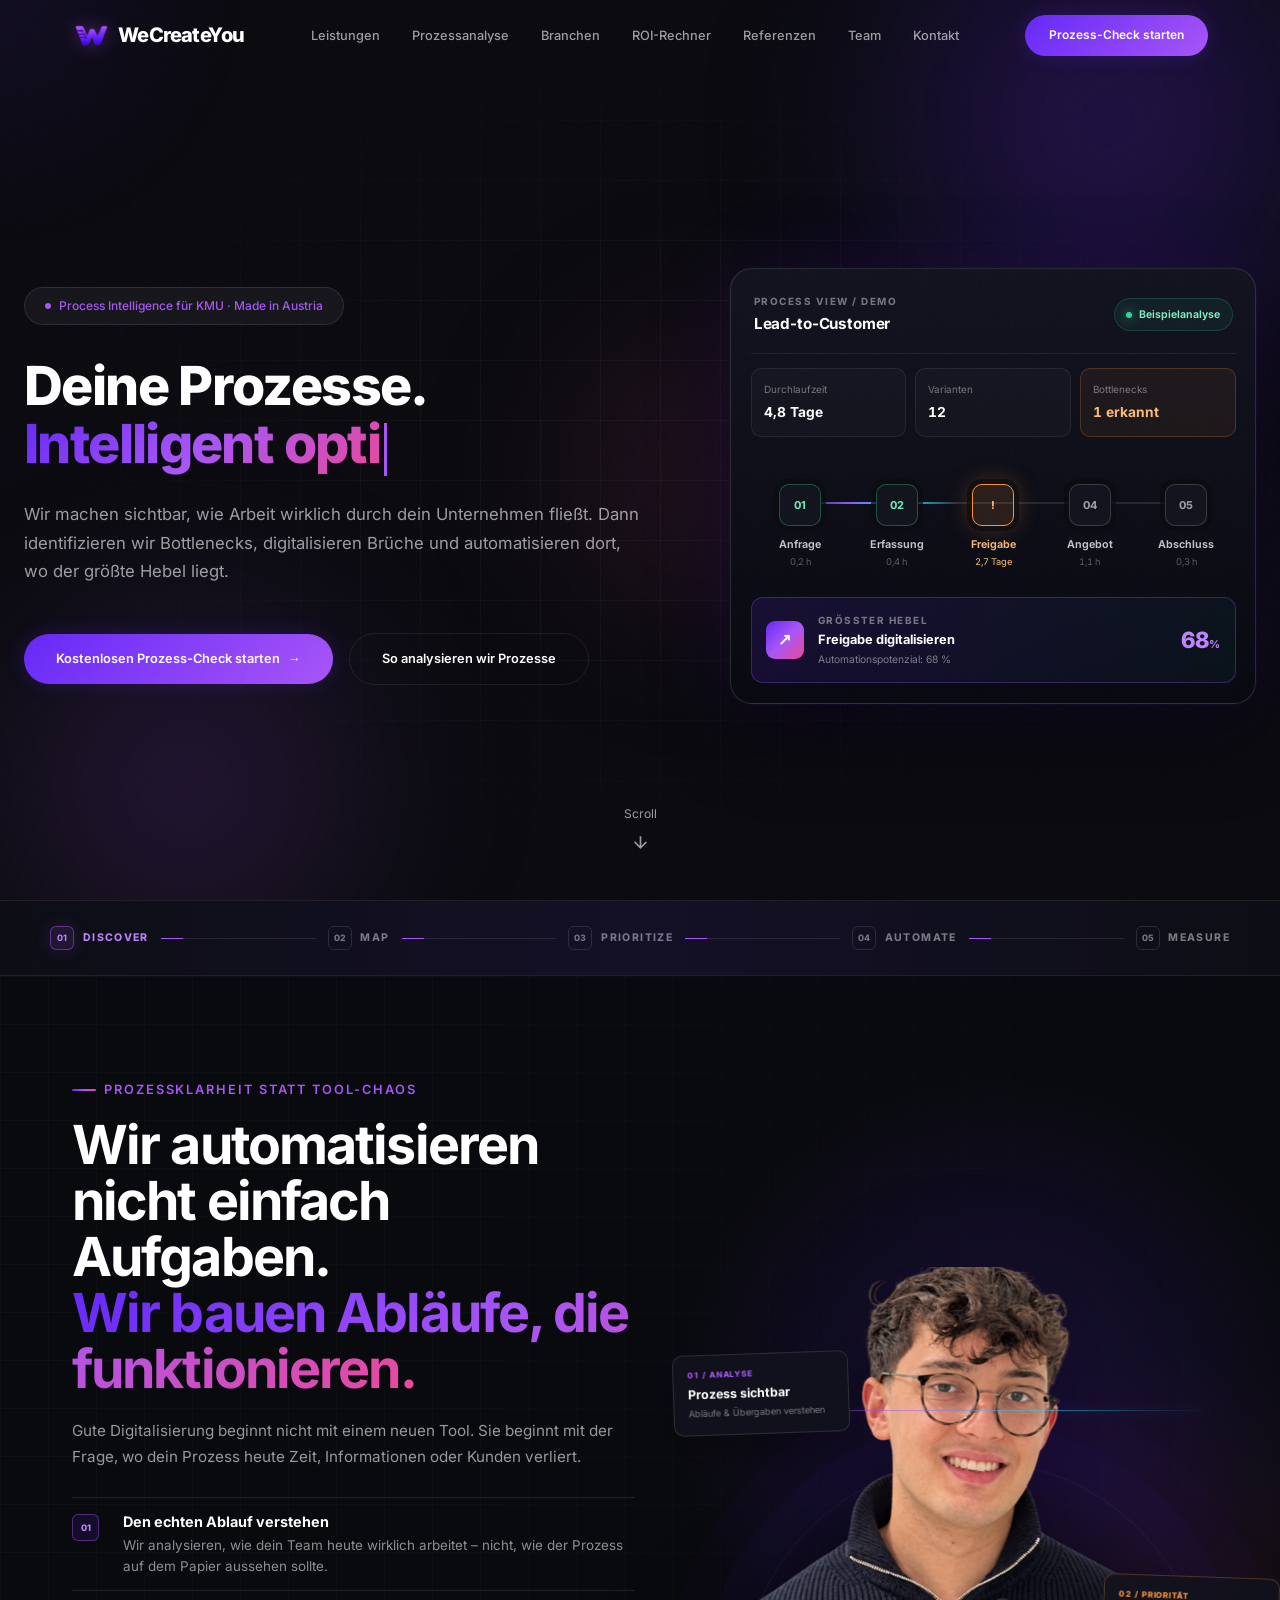
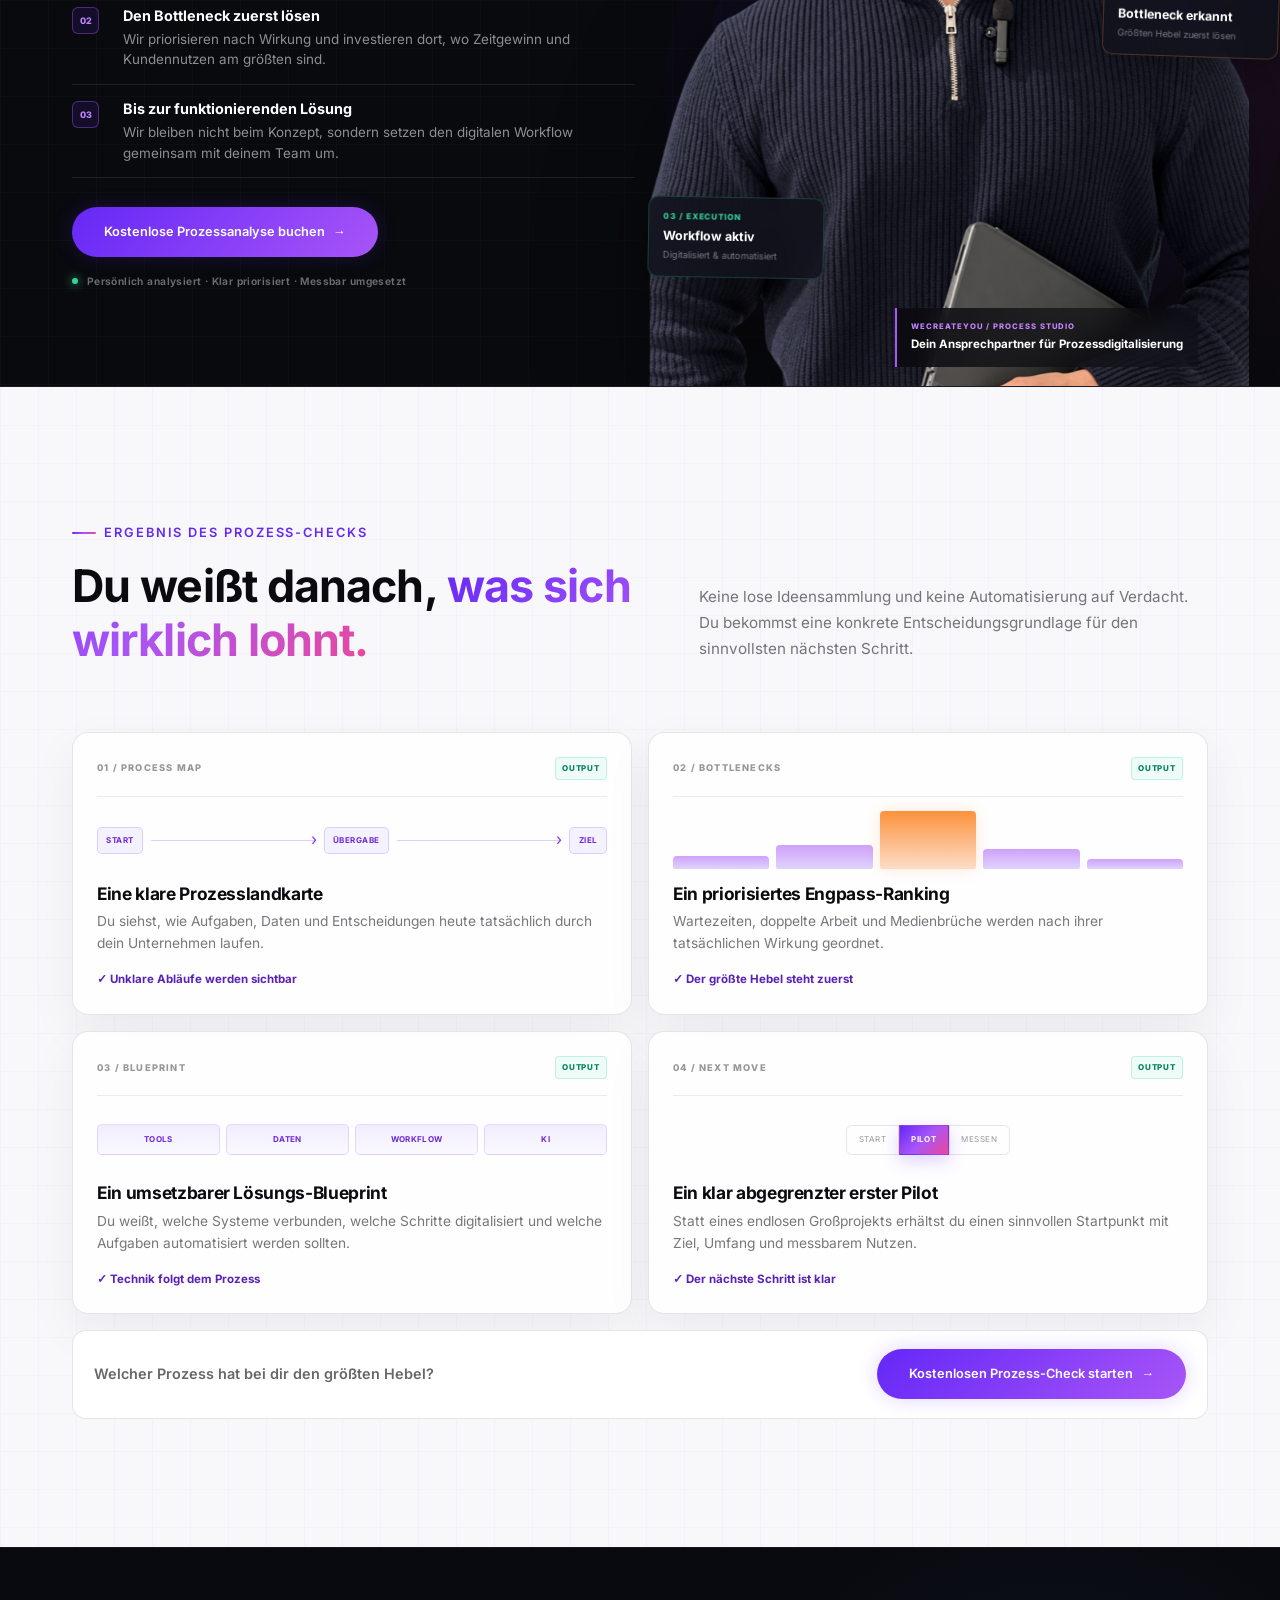
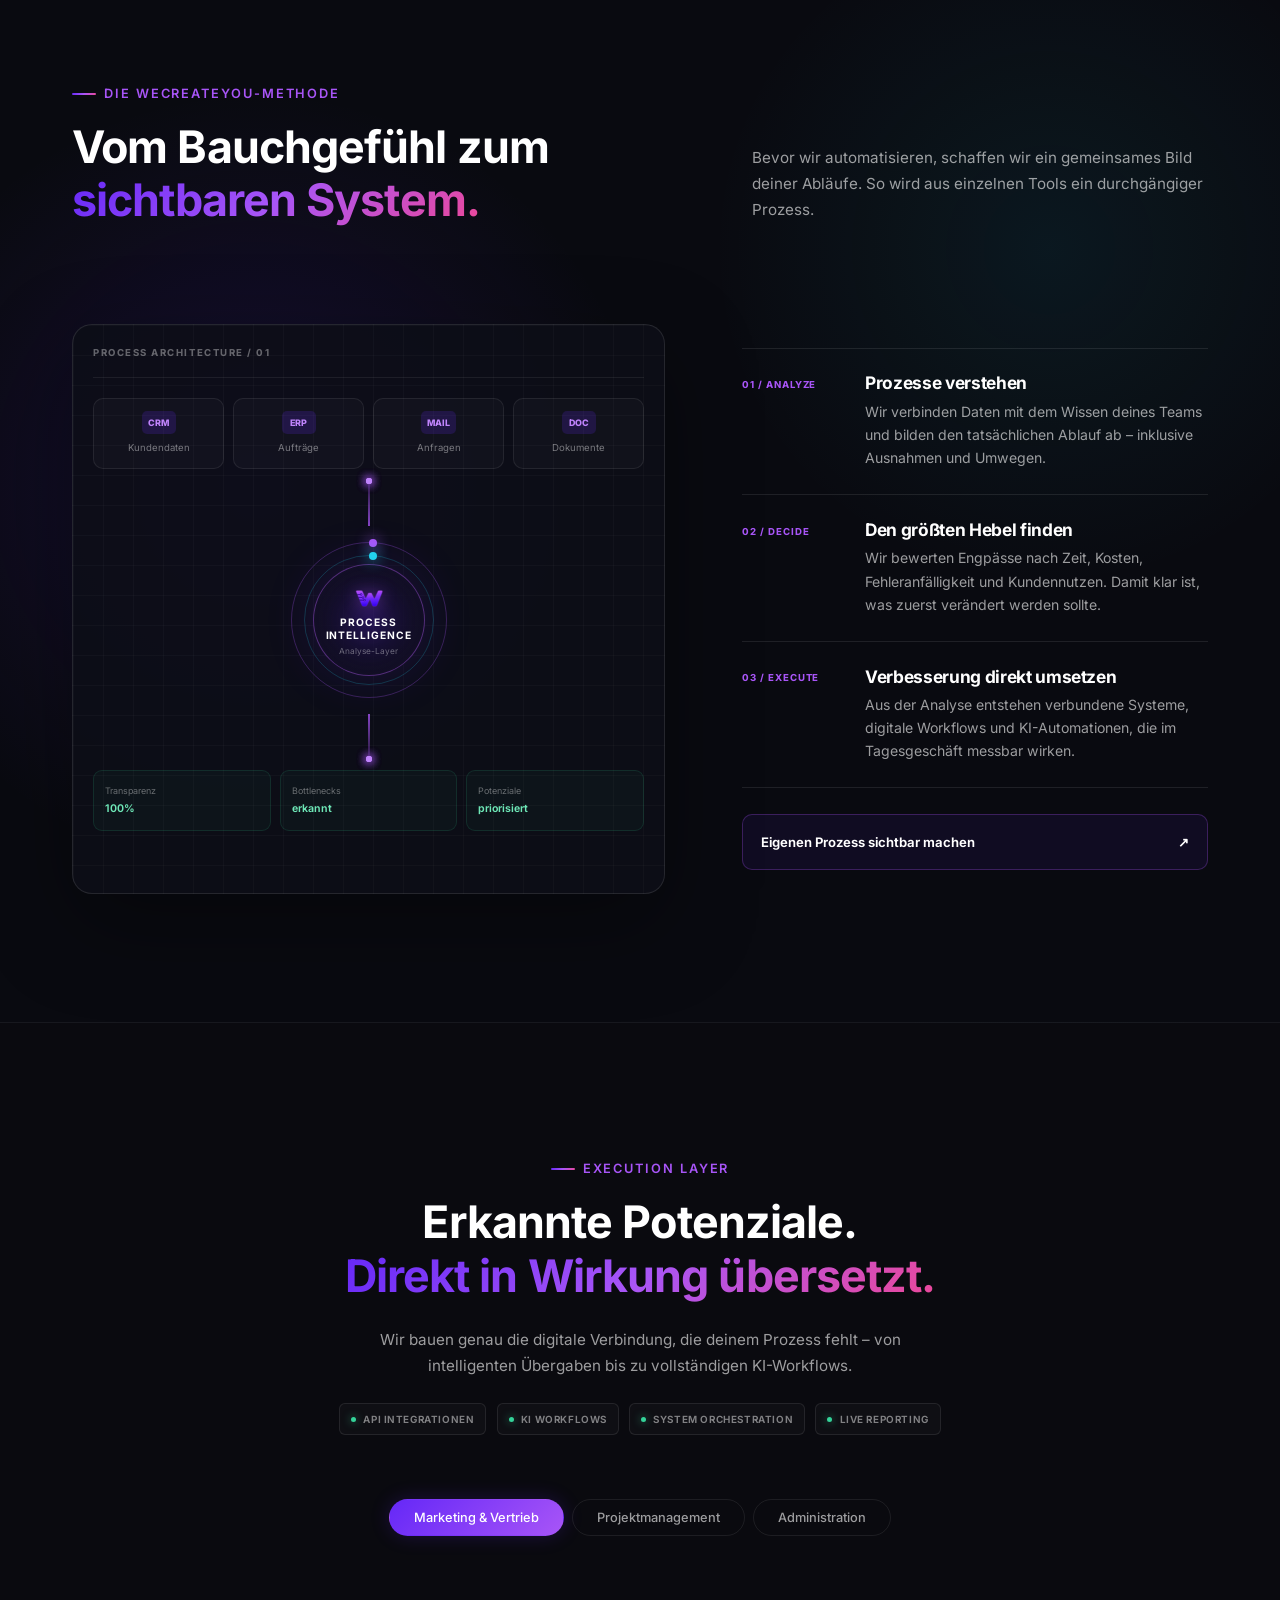
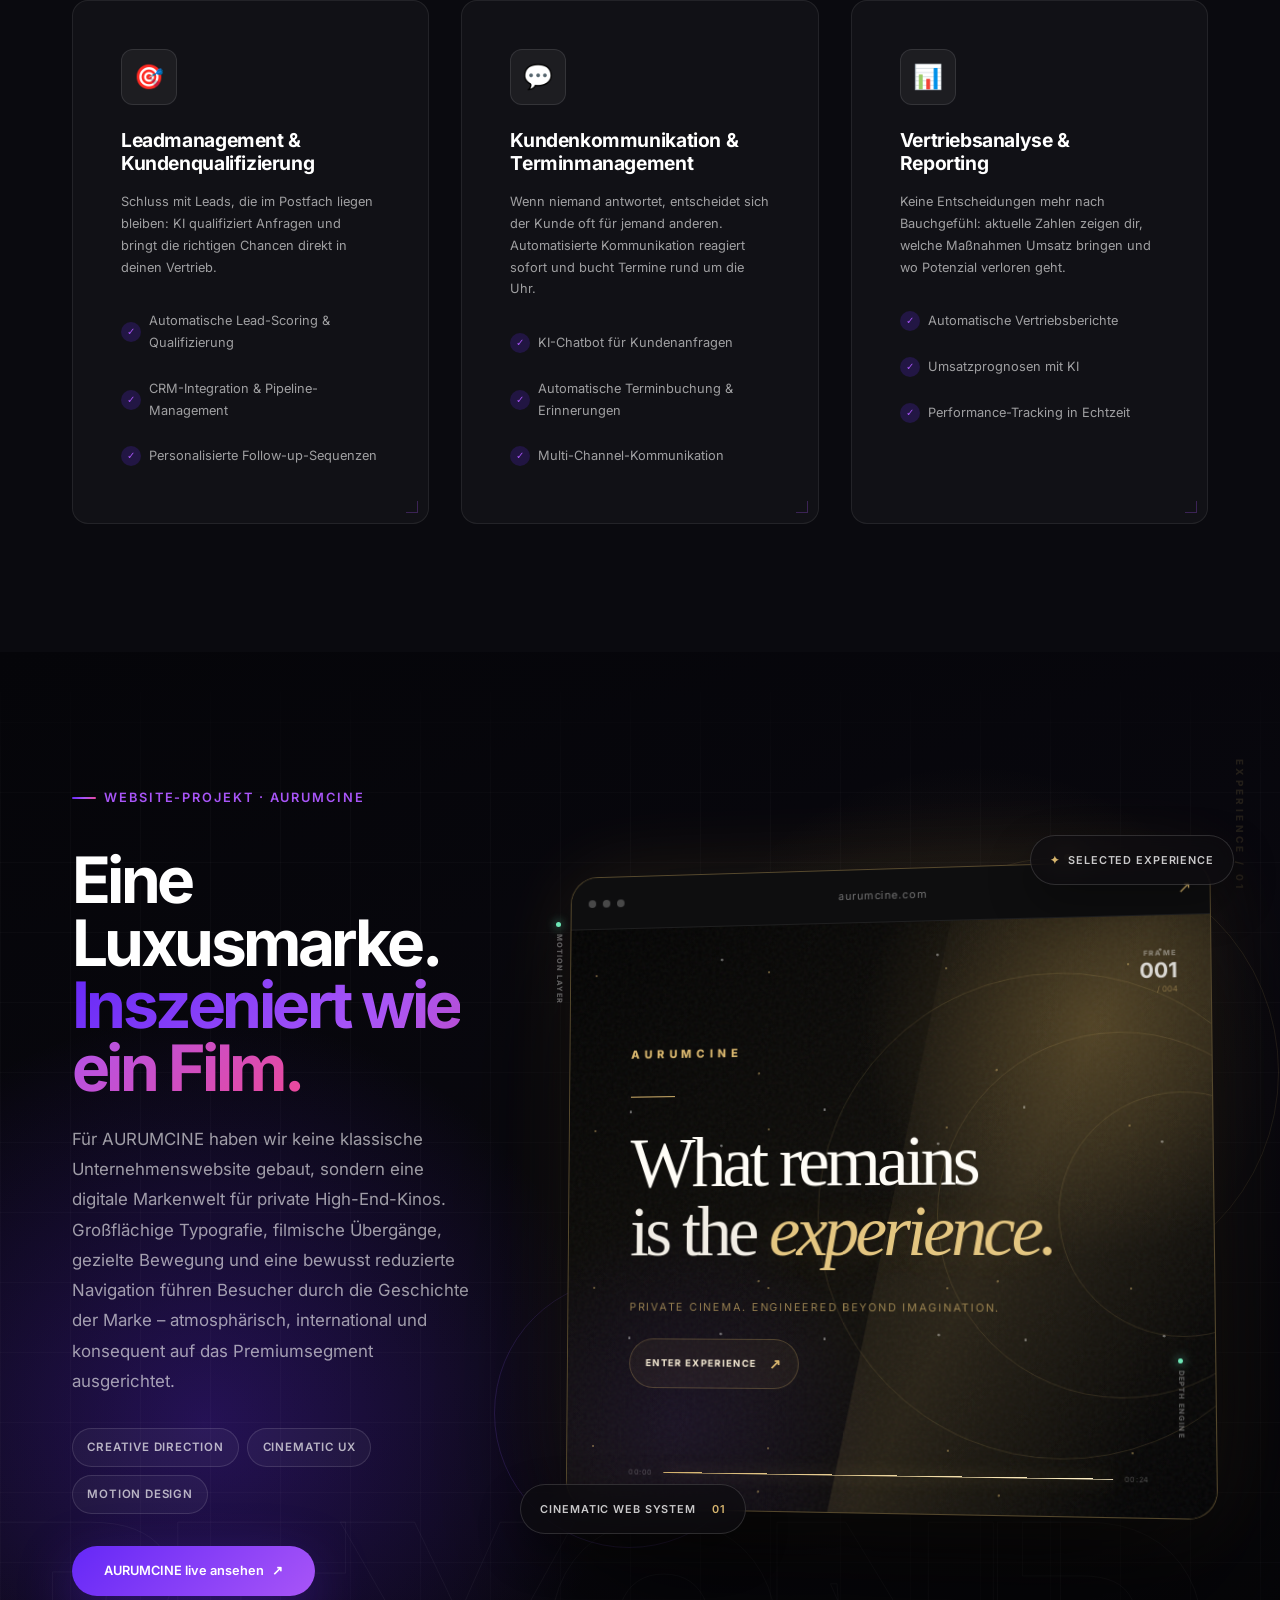
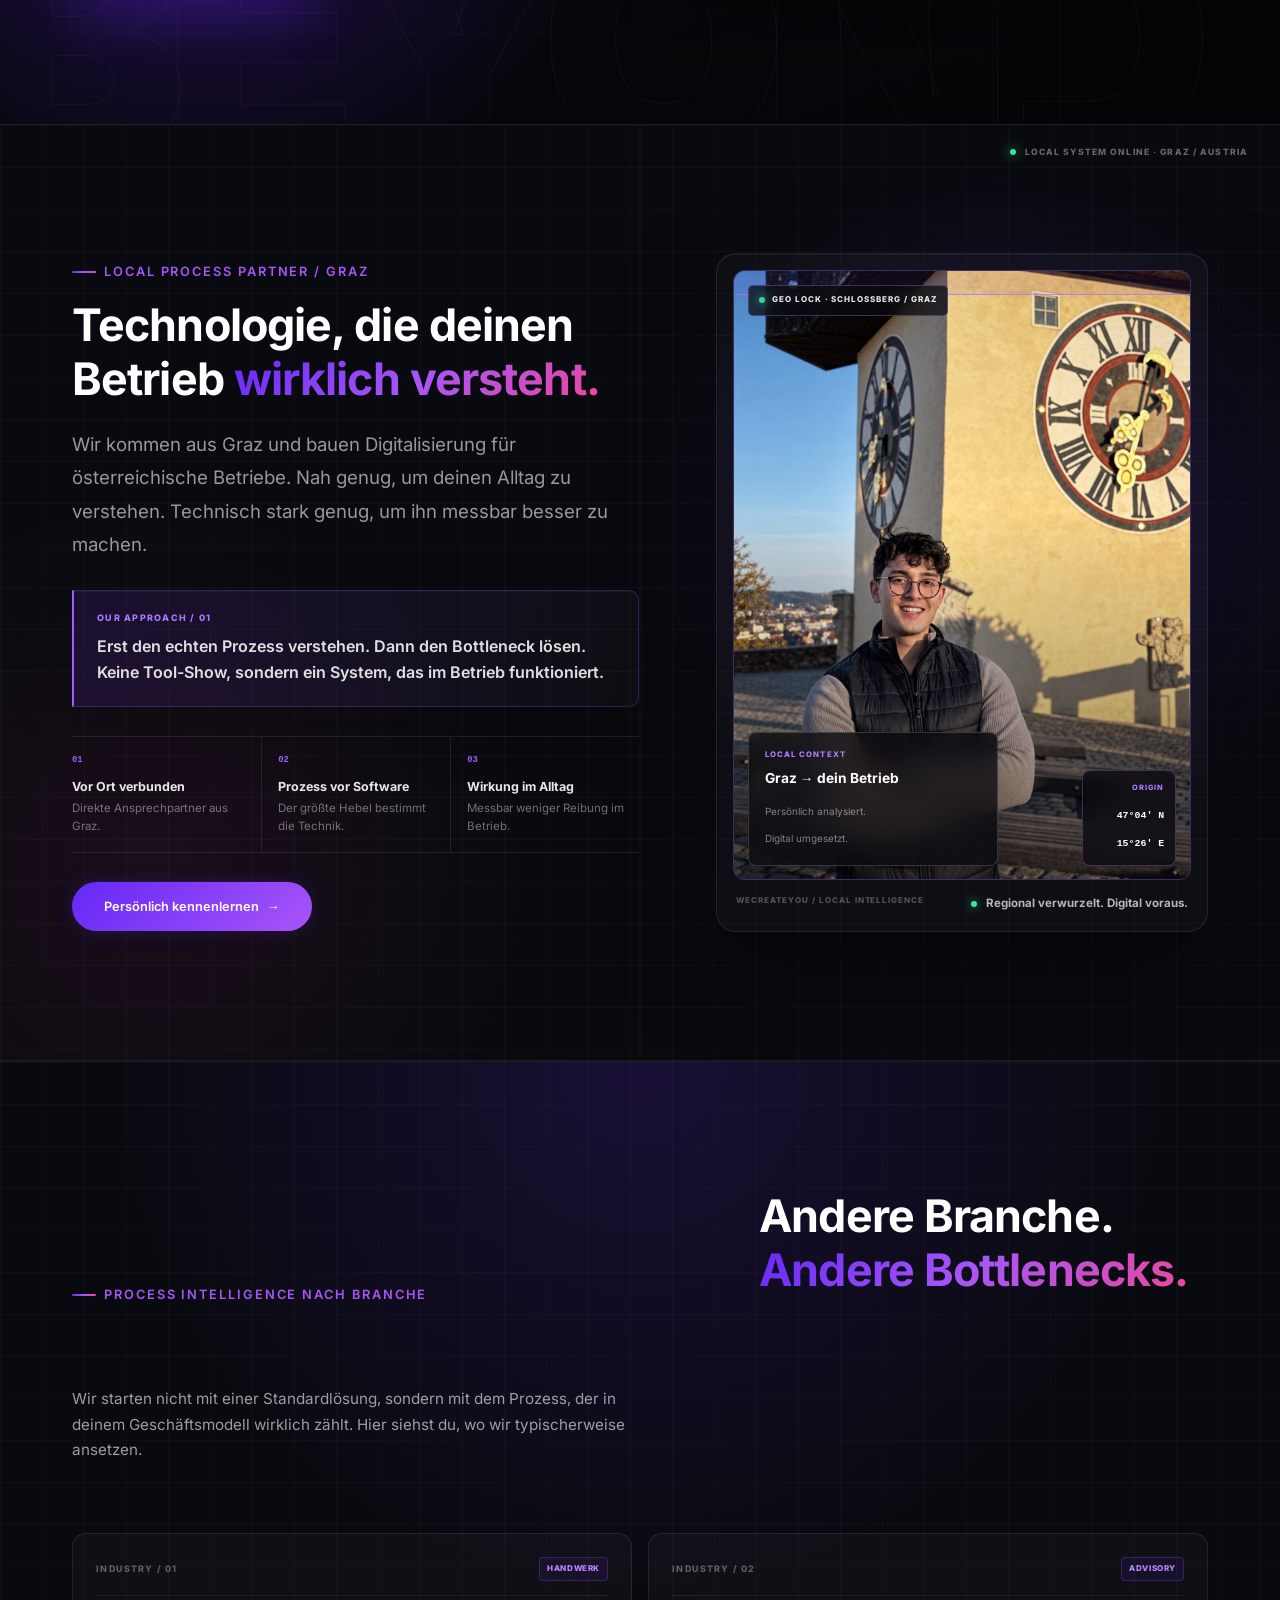
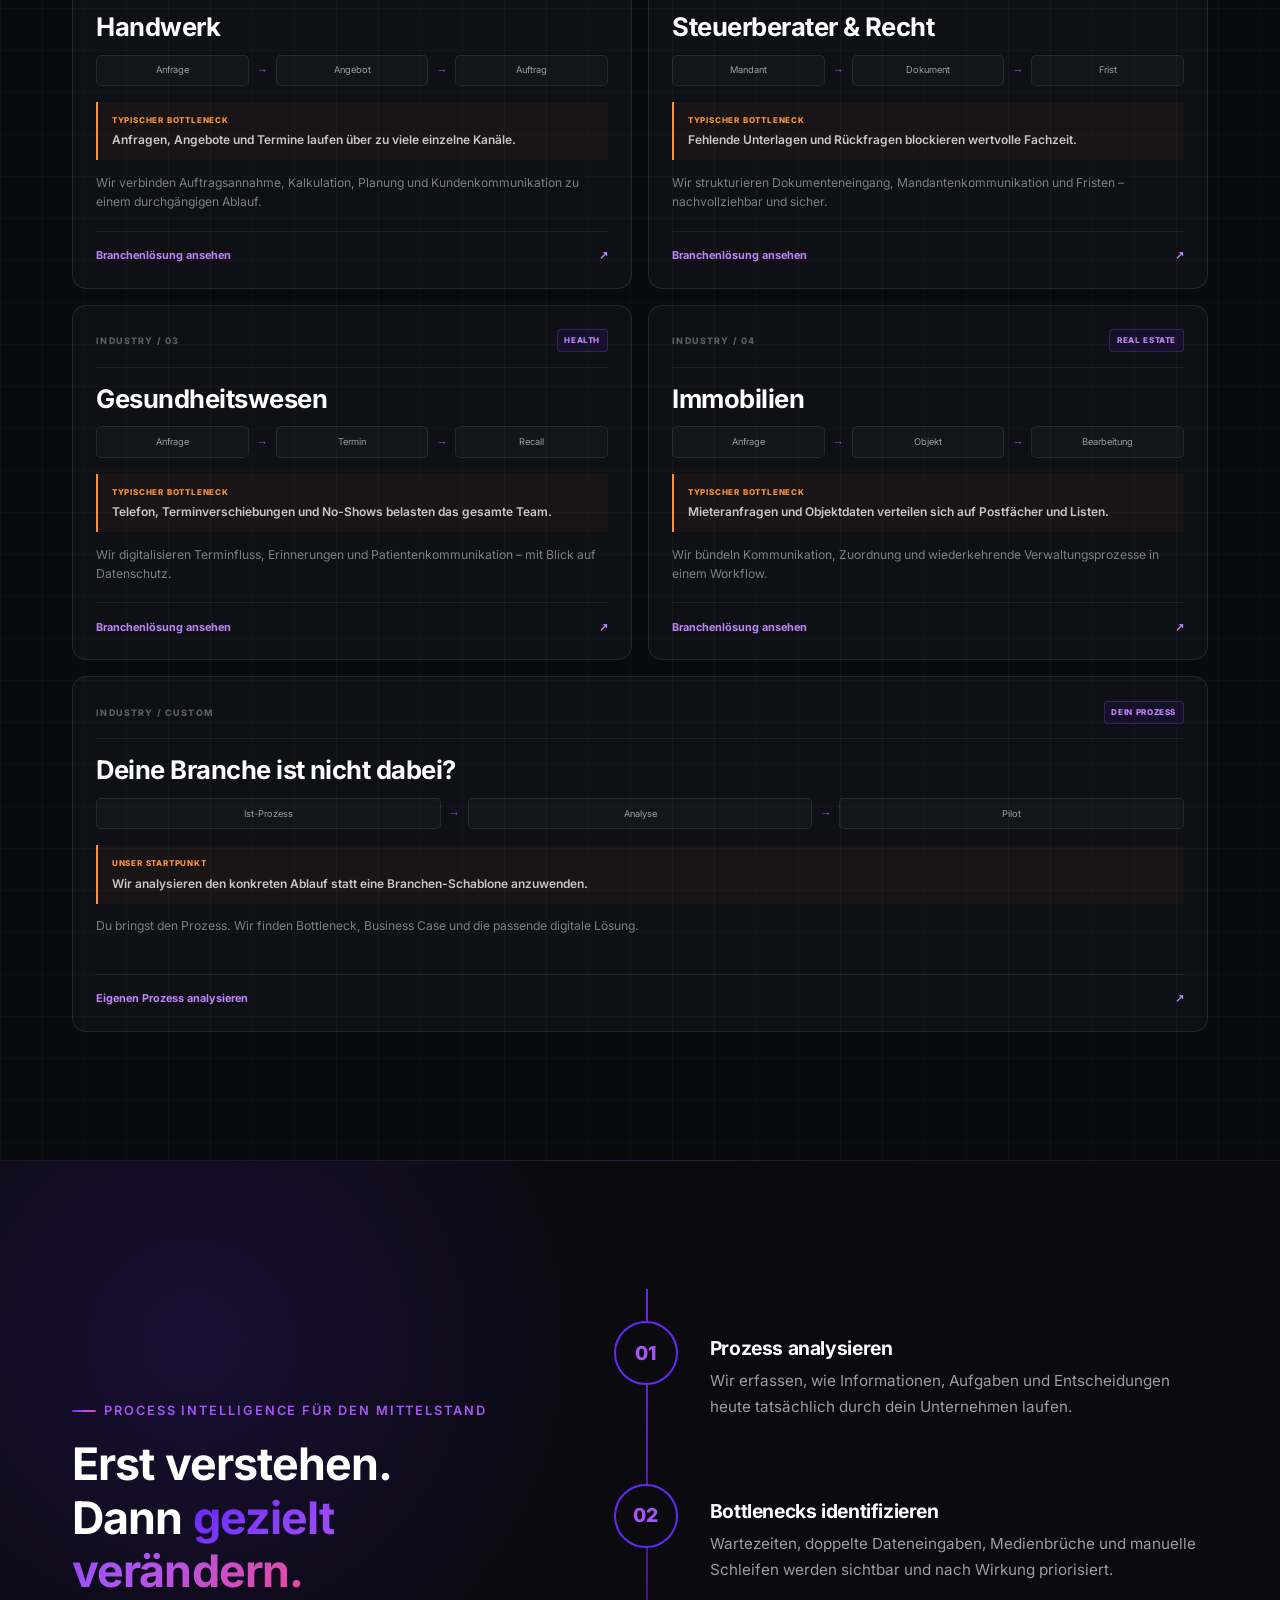
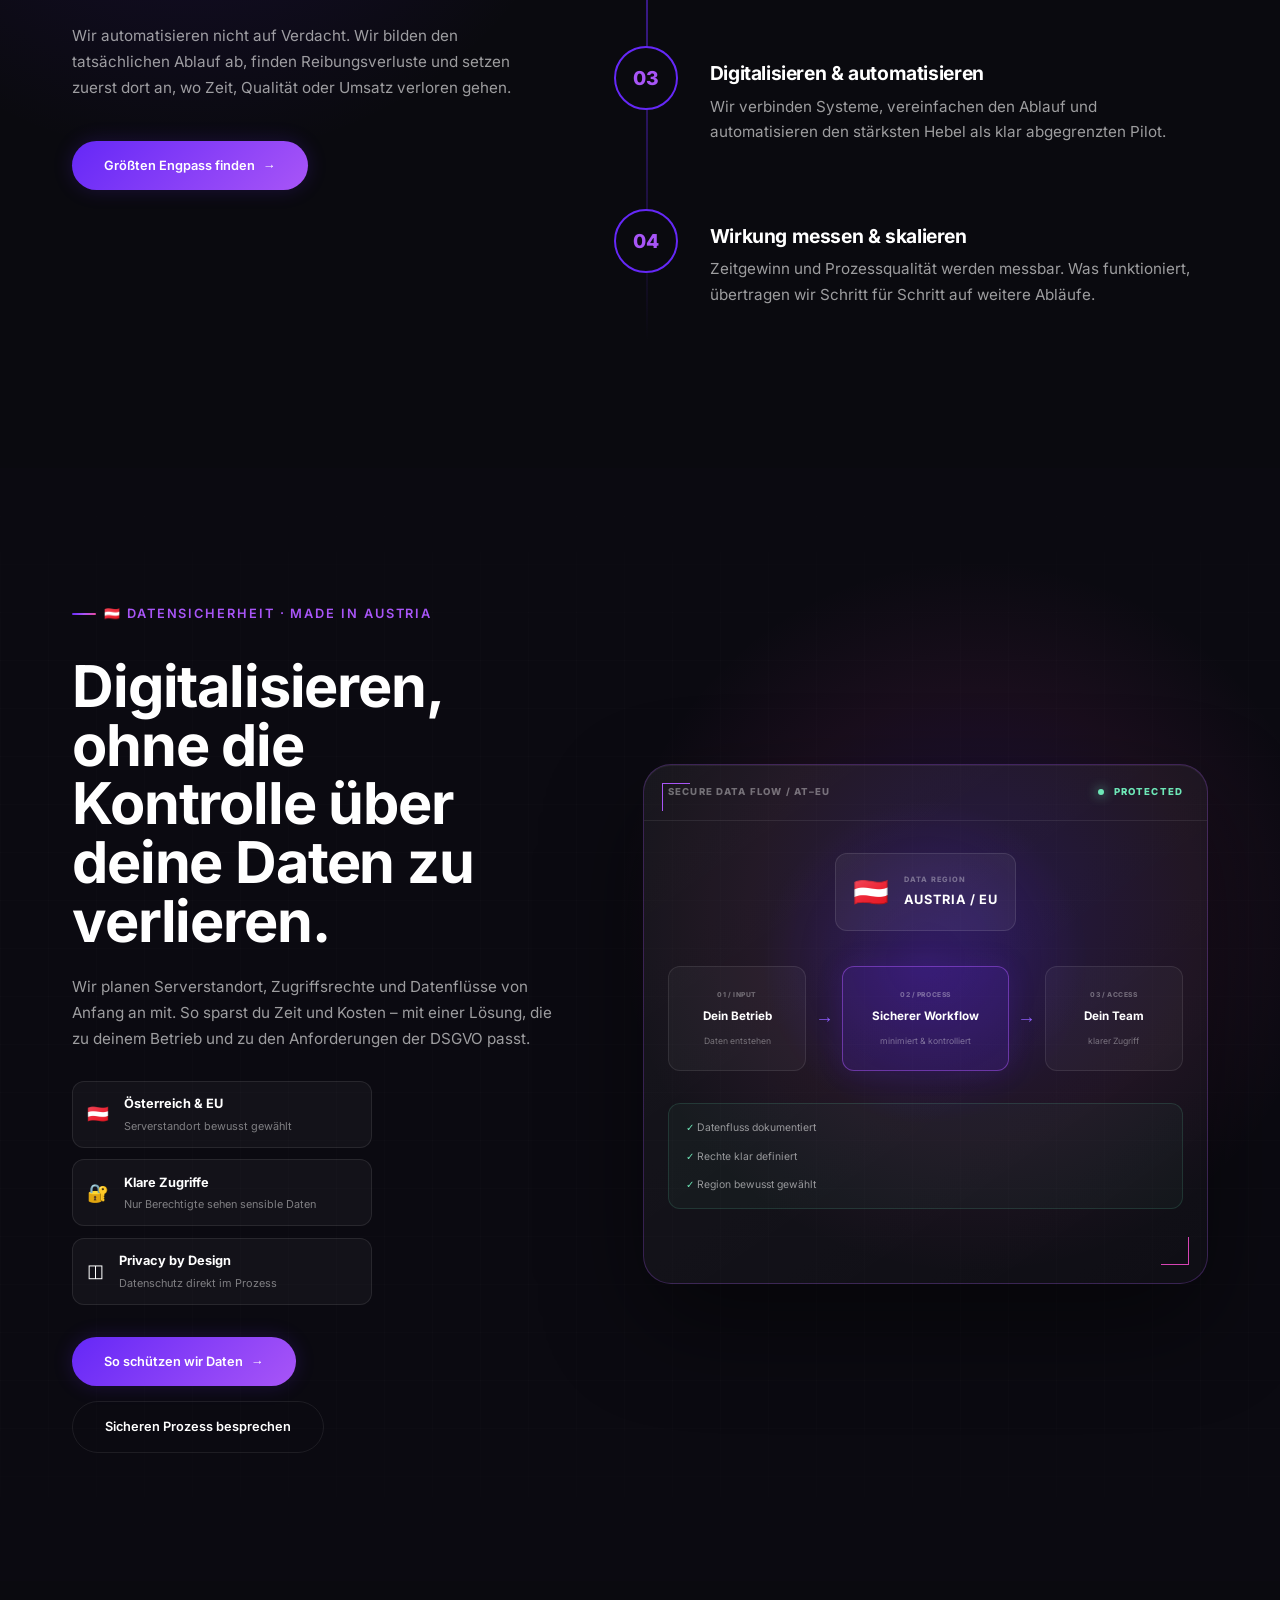
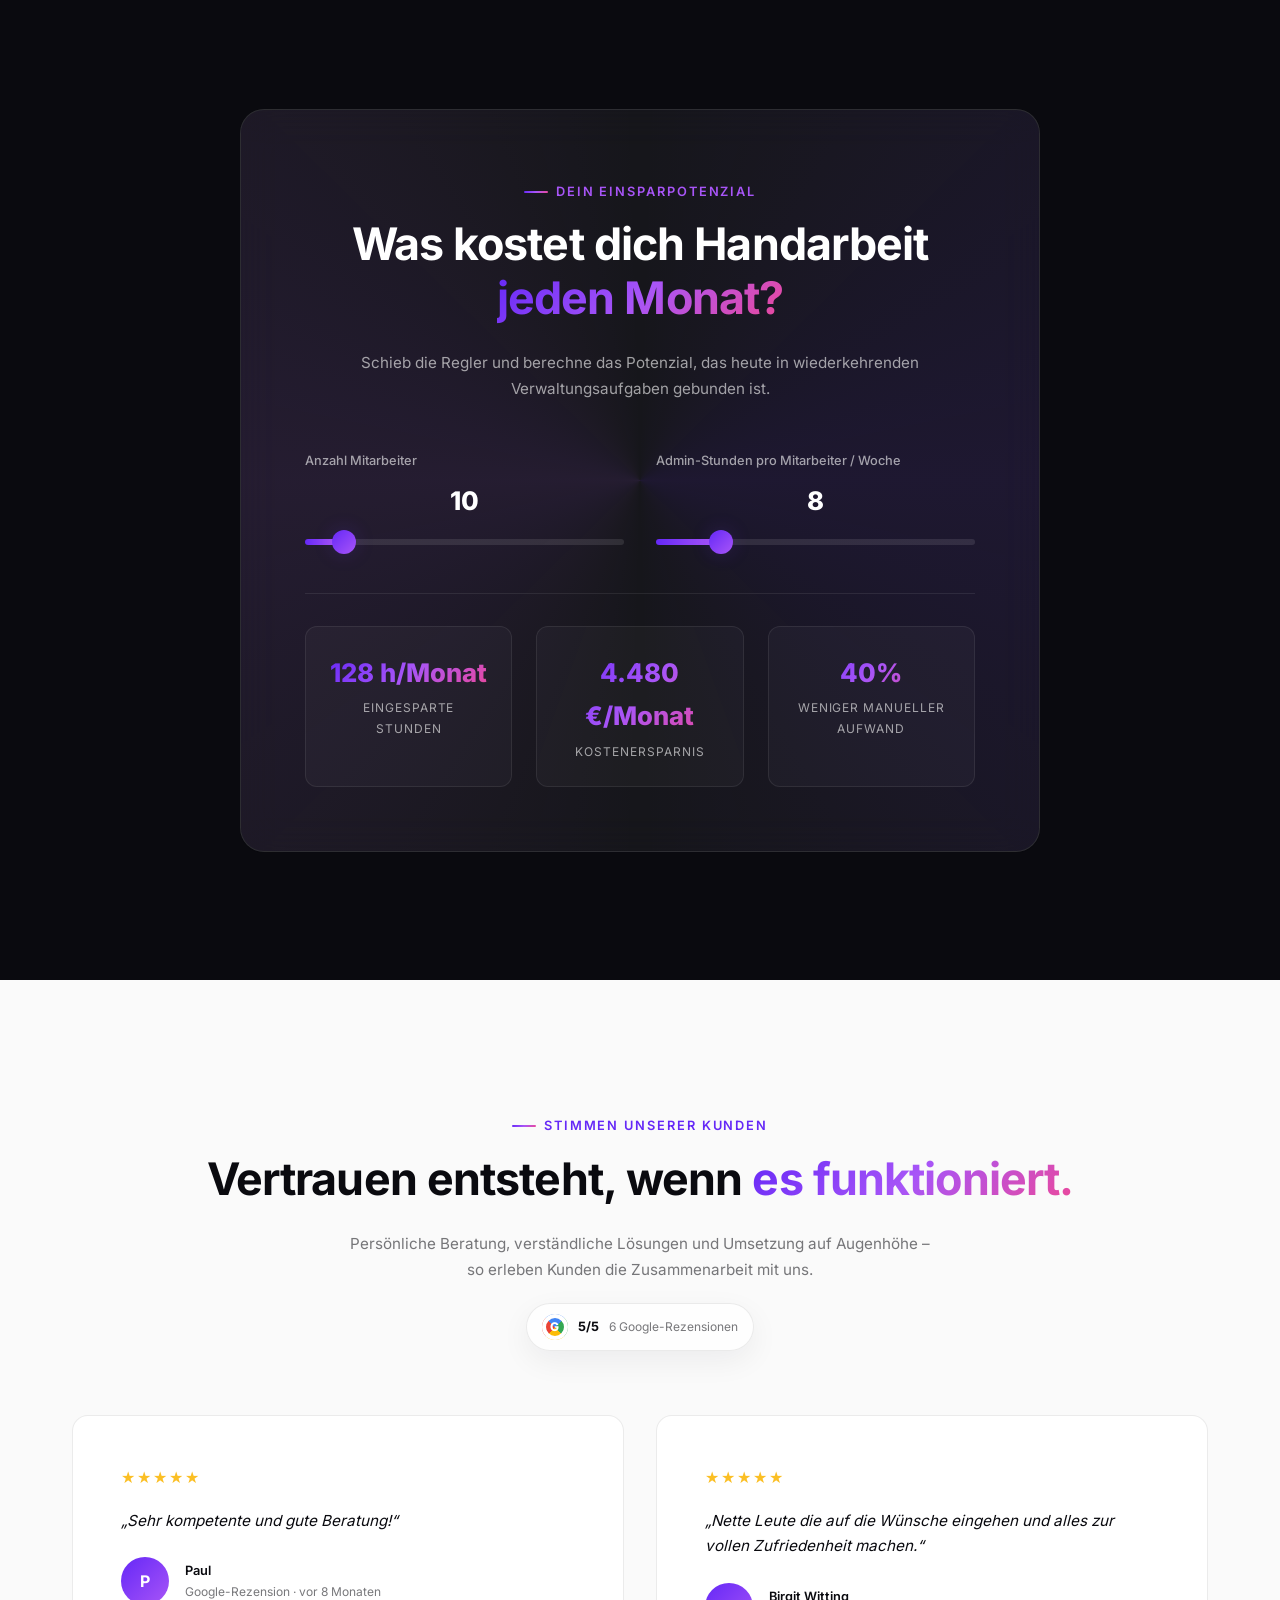
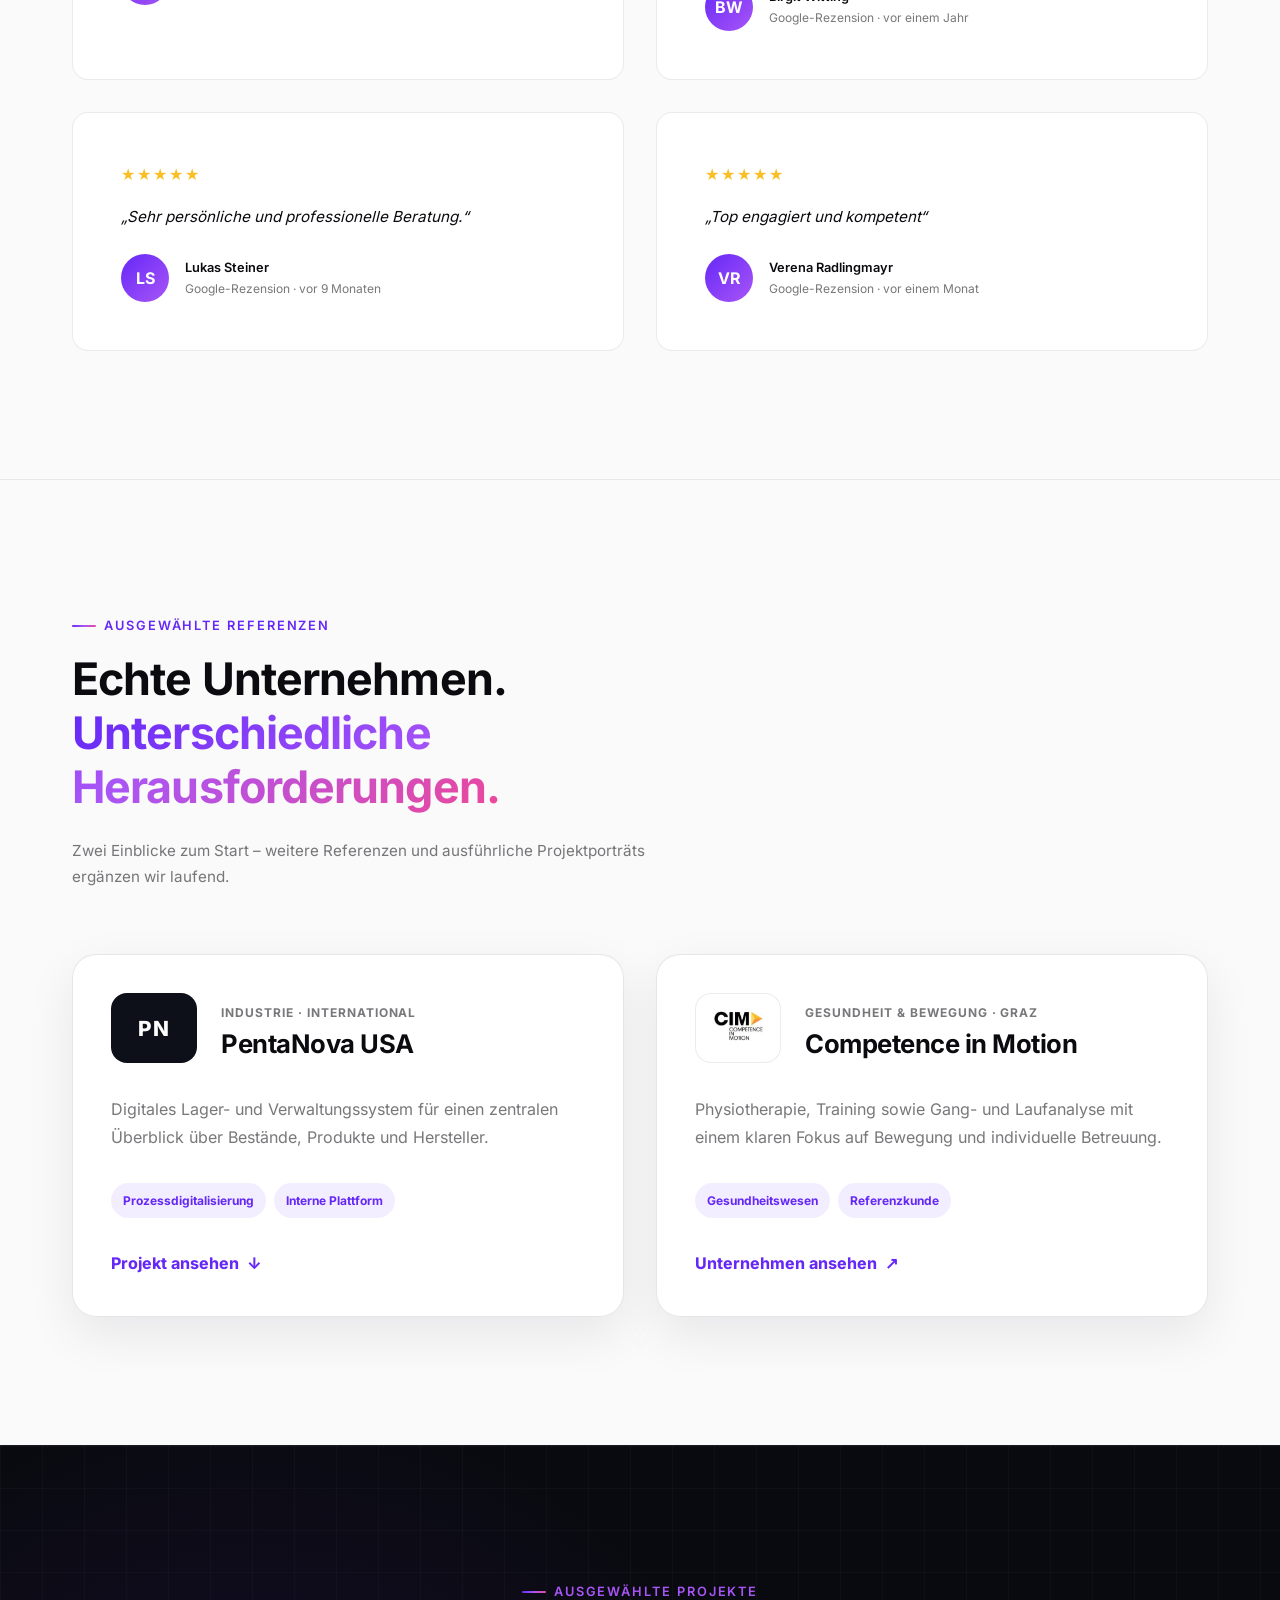
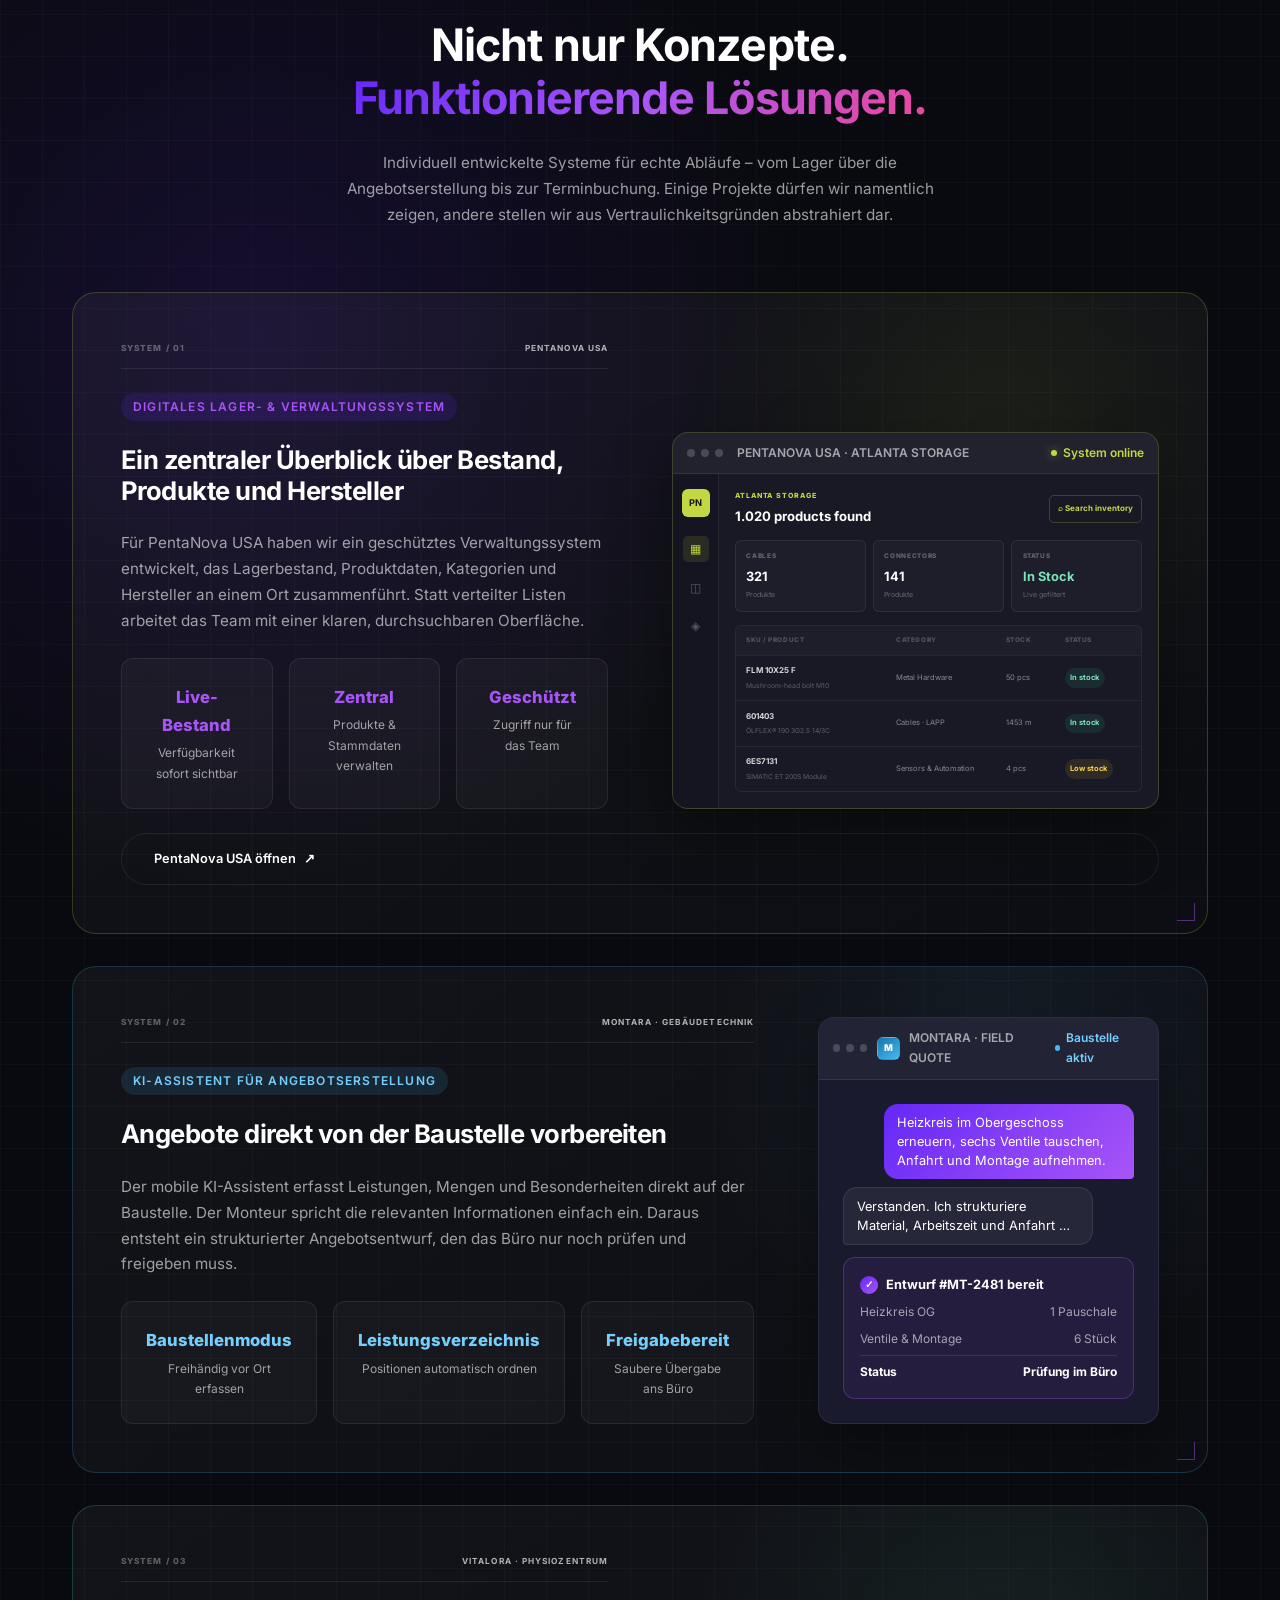
==== commit c55e4a76: "Rename PentaNova reference to PentaNova USA" ====
--- a/index.html
+++ b/index.html
@@ -1056,7 +1056,7 @@
     </section>
 
     <!-- ===== TESTIMONIALS ===== -->
-    <section class="section section--light" id="referenzen">
+    <section class="section section--light" id="kundenstimmen">
       <div class="container">
         <div class="testimonials__header reveal">
           <span class="section-label">Stimmen unserer Kunden</span>
@@ -1156,7 +1156,7 @@
     </section>
 
     <!-- ===== SELECTED REFERENCES ===== -->
-    <section class="section section--light selected-references" id="selected-references">
+    <section class="section section--light selected-references" id="referenzen">
       <div class="container">
         <div class="selected-references__header reveal">
           <span class="section-label">Ausgewählte Referenzen</span>
@@ -1169,7 +1169,7 @@
           <article class="selected-reference reveal">
             <div class="selected-reference__identity">
               <div class="selected-reference__monogram" aria-hidden="true">PN</div>
-              <div><span>Industrie · International</span><h3>PentaNova</h3></div>
+              <div><span>Industrie · International</span><h3>PentaNova USA</h3></div>
             </div>
             <p>Digitales Lager- und Verwaltungssystem für einen zentralen Überblick über Bestände, Produkte und Hersteller.</p>
             <div class="selected-reference__tags"><span>Prozessdigitalisierung</span><span>Interne Plattform</span></div>
@@ -1200,14 +1200,14 @@
           </p>
         </div>
 
-        <!-- Case Study 1: PentaNova -->
+        <!-- Case Study 1: PentaNova USA -->
         <div class="case-study case-study--warehouse reveal" id="pentanova-case">
           <div class="case-study__content">
-            <div class="case-study__eyebrow"><span>SYSTEM / 01</span><strong>PENTANOVA</strong></div>
+            <div class="case-study__eyebrow"><span>SYSTEM / 01</span><strong>PENTANOVA USA</strong></div>
             <span class="case-study__tag">Digitales Lager- & Verwaltungssystem</span>
             <h3 class="case-study__title">Ein zentraler Überblick über Bestand, Produkte und Hersteller</h3>
             <p class="case-study__description">
-              Für PentaNova haben wir ein geschütztes Verwaltungssystem entwickelt, das Lagerbestand,
+              Für PentaNova USA haben wir ein geschütztes Verwaltungssystem entwickelt, das Lagerbestand,
               Produktdaten, Kategorien und Hersteller an einem Ort zusammenführt. Statt verteilter Listen
               arbeitet das Team mit einer klaren, durchsuchbaren Oberfläche.
             </p>
@@ -1232,7 +1232,7 @@
                 <span class="case-study__mockup-dot"></span>
                 <span class="case-study__mockup-dot"></span>
                 <span class="case-study__mockup-dot"></span>
-                <span class="case-study__mockup-title">PENTANOVA · ATLANTA STORAGE</span>
+                <span class="case-study__mockup-title">PENTANOVA USA · ATLANTA STORAGE</span>
                 <span class="case-study__mockup-status"><span class="case-study__mockup-status-dot"></span>System online</span>
               </div>
               <div class="warehouse-ui__shell">
@@ -1256,7 +1256,7 @@
               </div>
             </div>
           </div>
-          <a href="https://pentanova.wecreateyou.website/" target="_blank" rel="noopener noreferrer" class="btn btn--secondary case-study__cta">PentaNova öffnen <span class="btn-arrow">↗</span></a>
+          <a href="https://pentanova.wecreateyou.website/" target="_blank" rel="noopener noreferrer" class="btn btn--secondary case-study__cta">PentaNova USA öffnen <span class="btn-arrow">↗</span></a>
         </div>
 
         <!-- Case Study 2: fiktive Projektmarke zur anonymisierten Kundenlösung -->
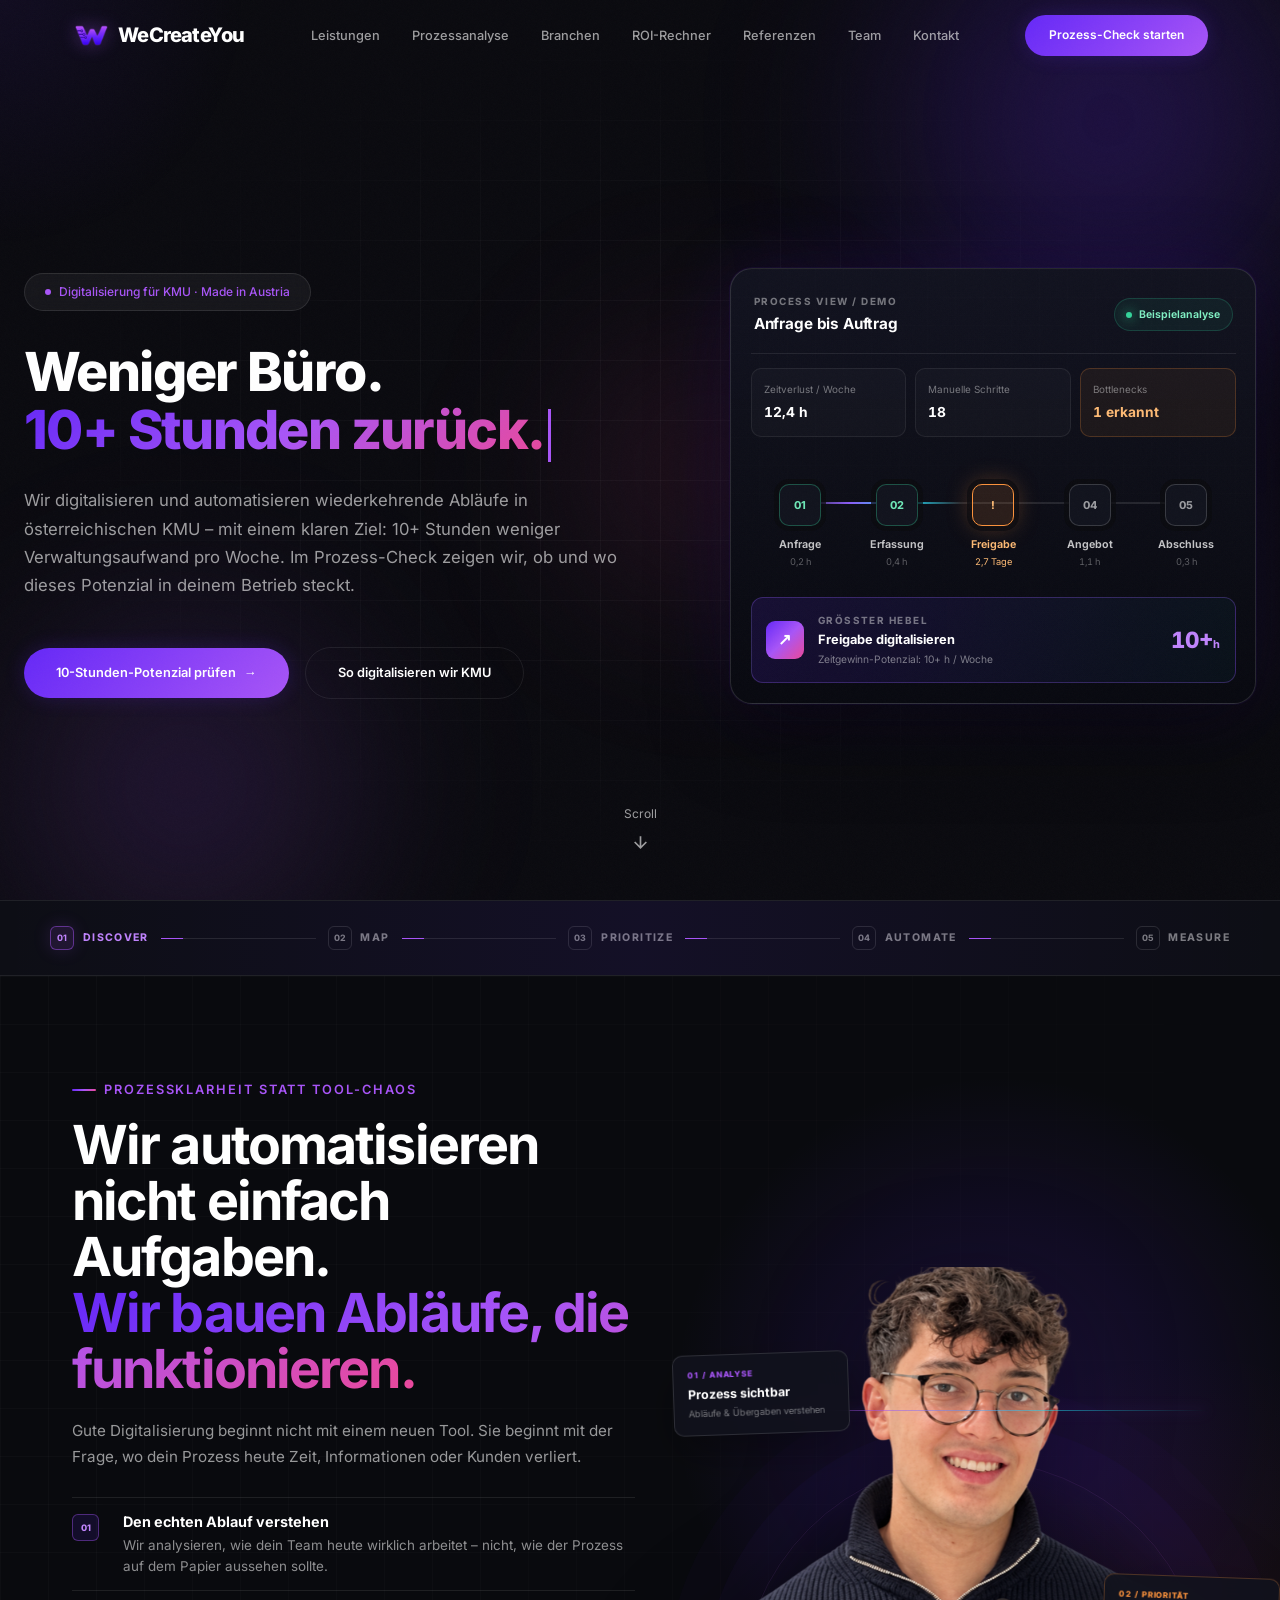
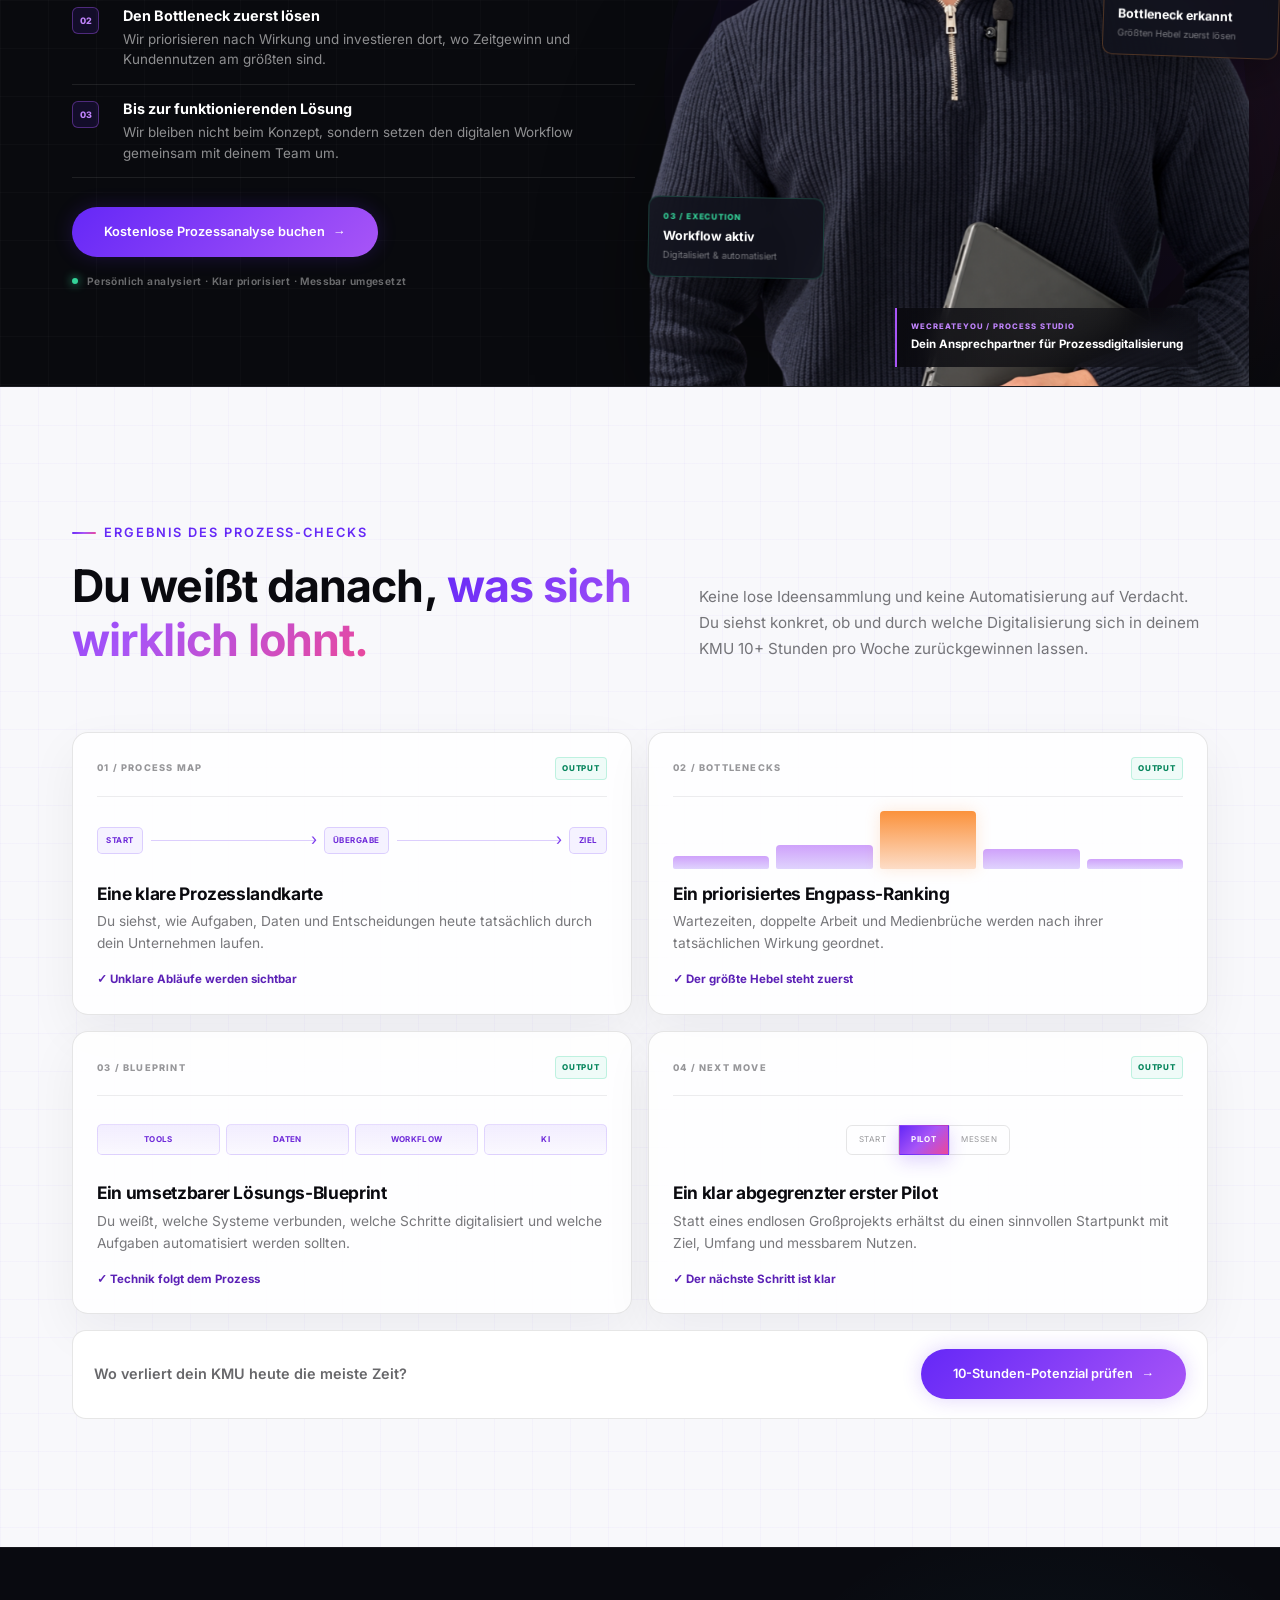
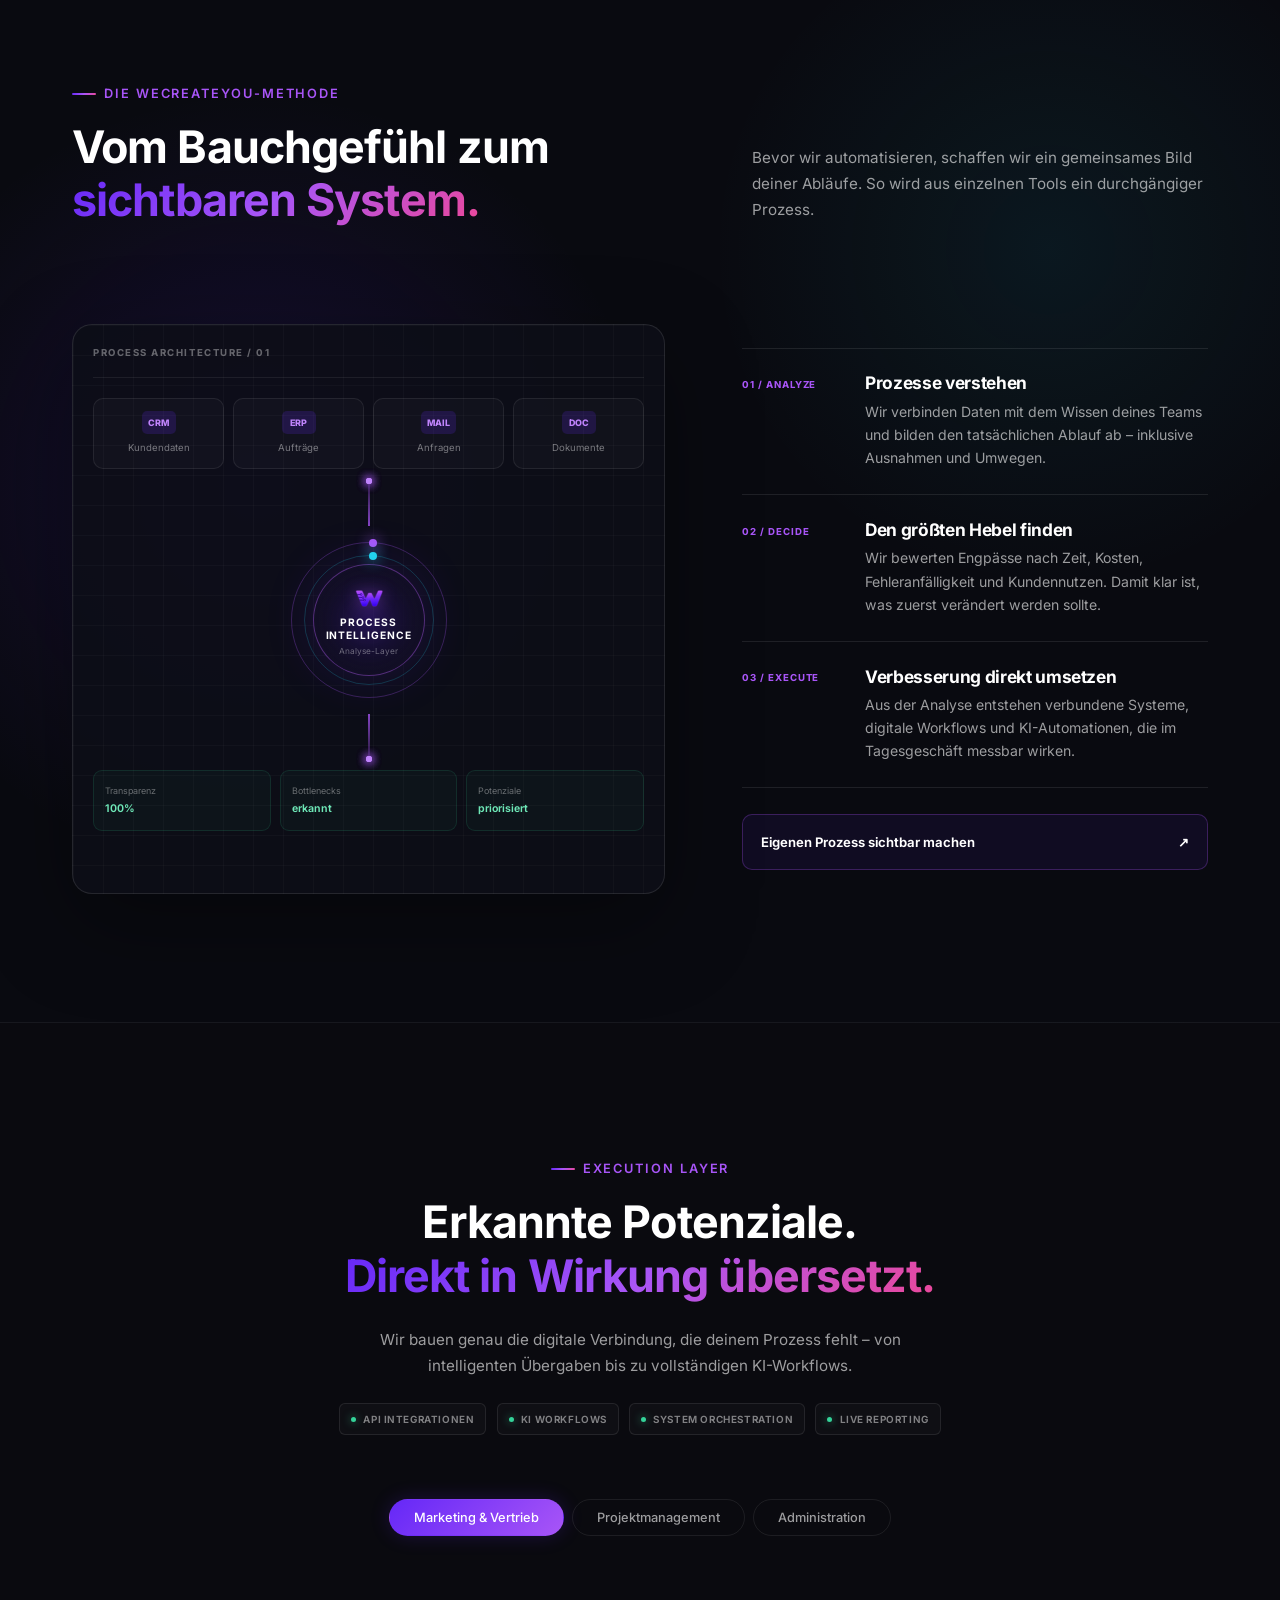
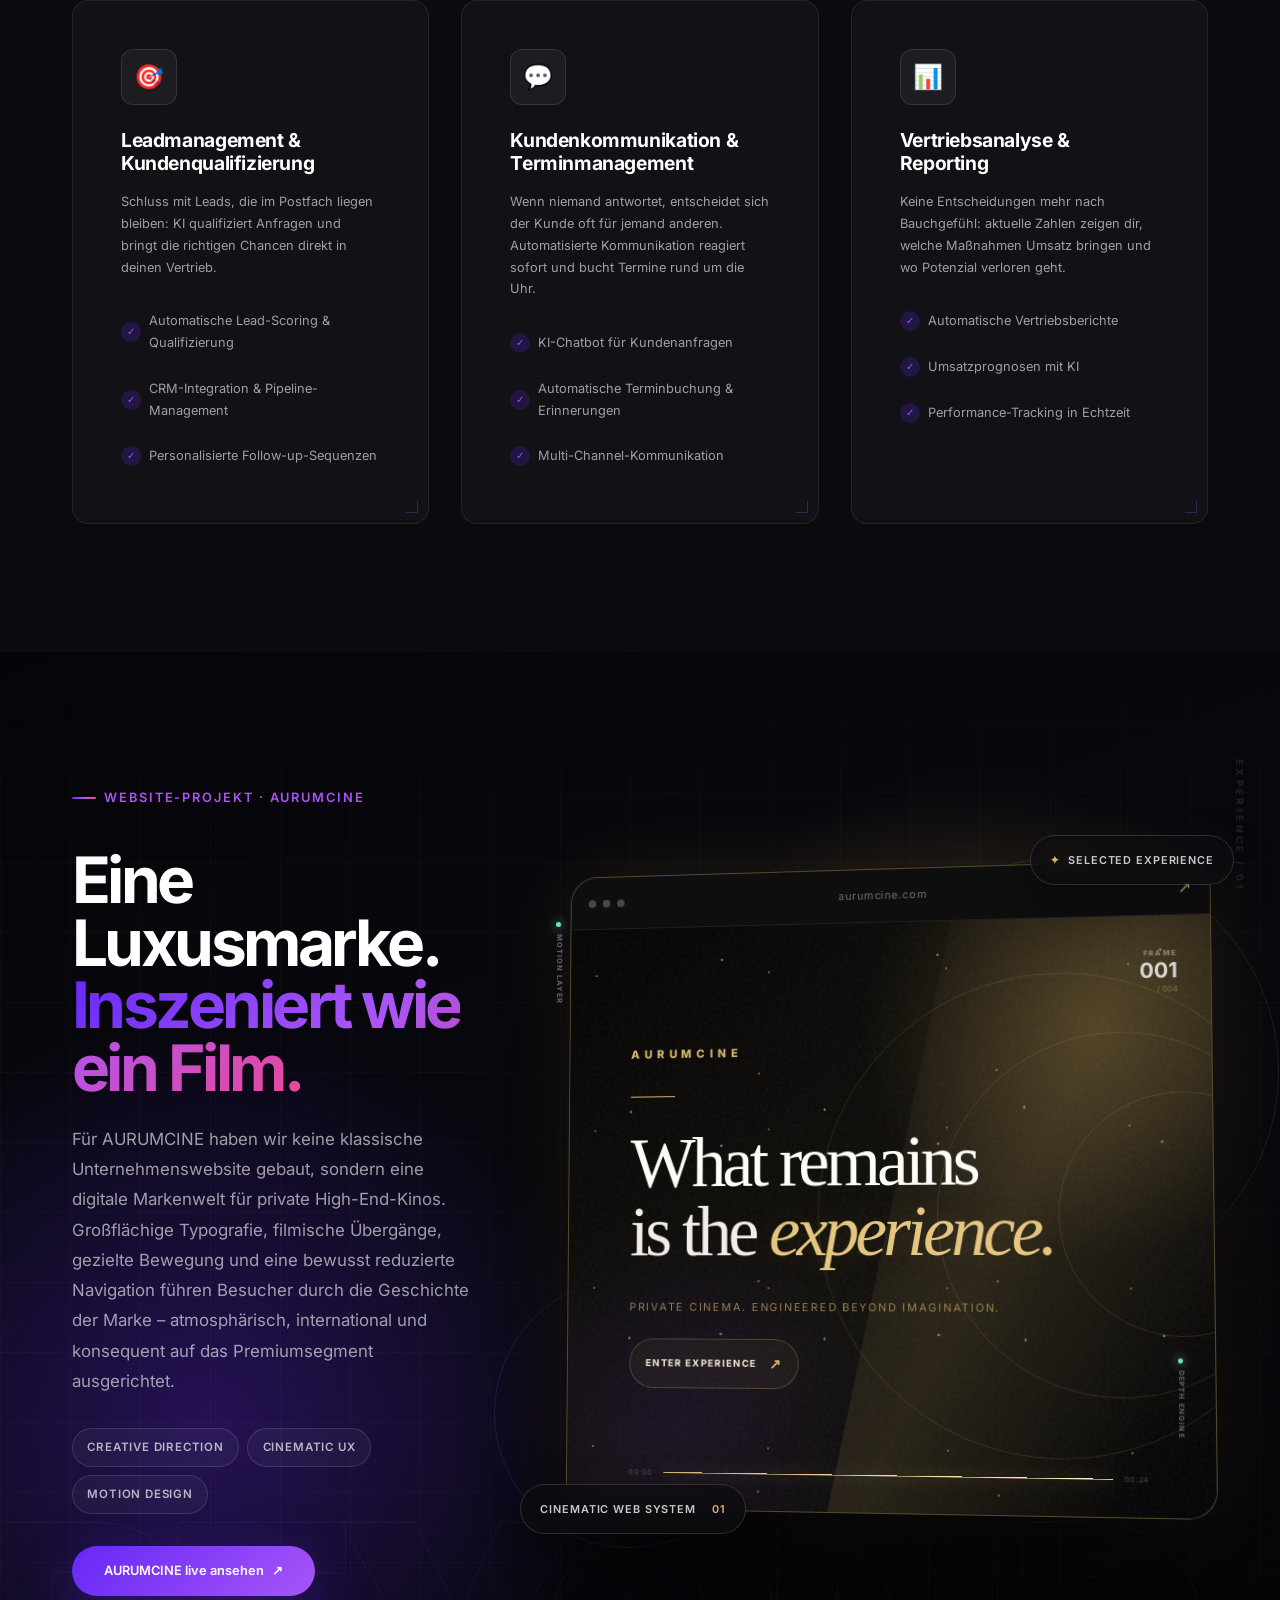
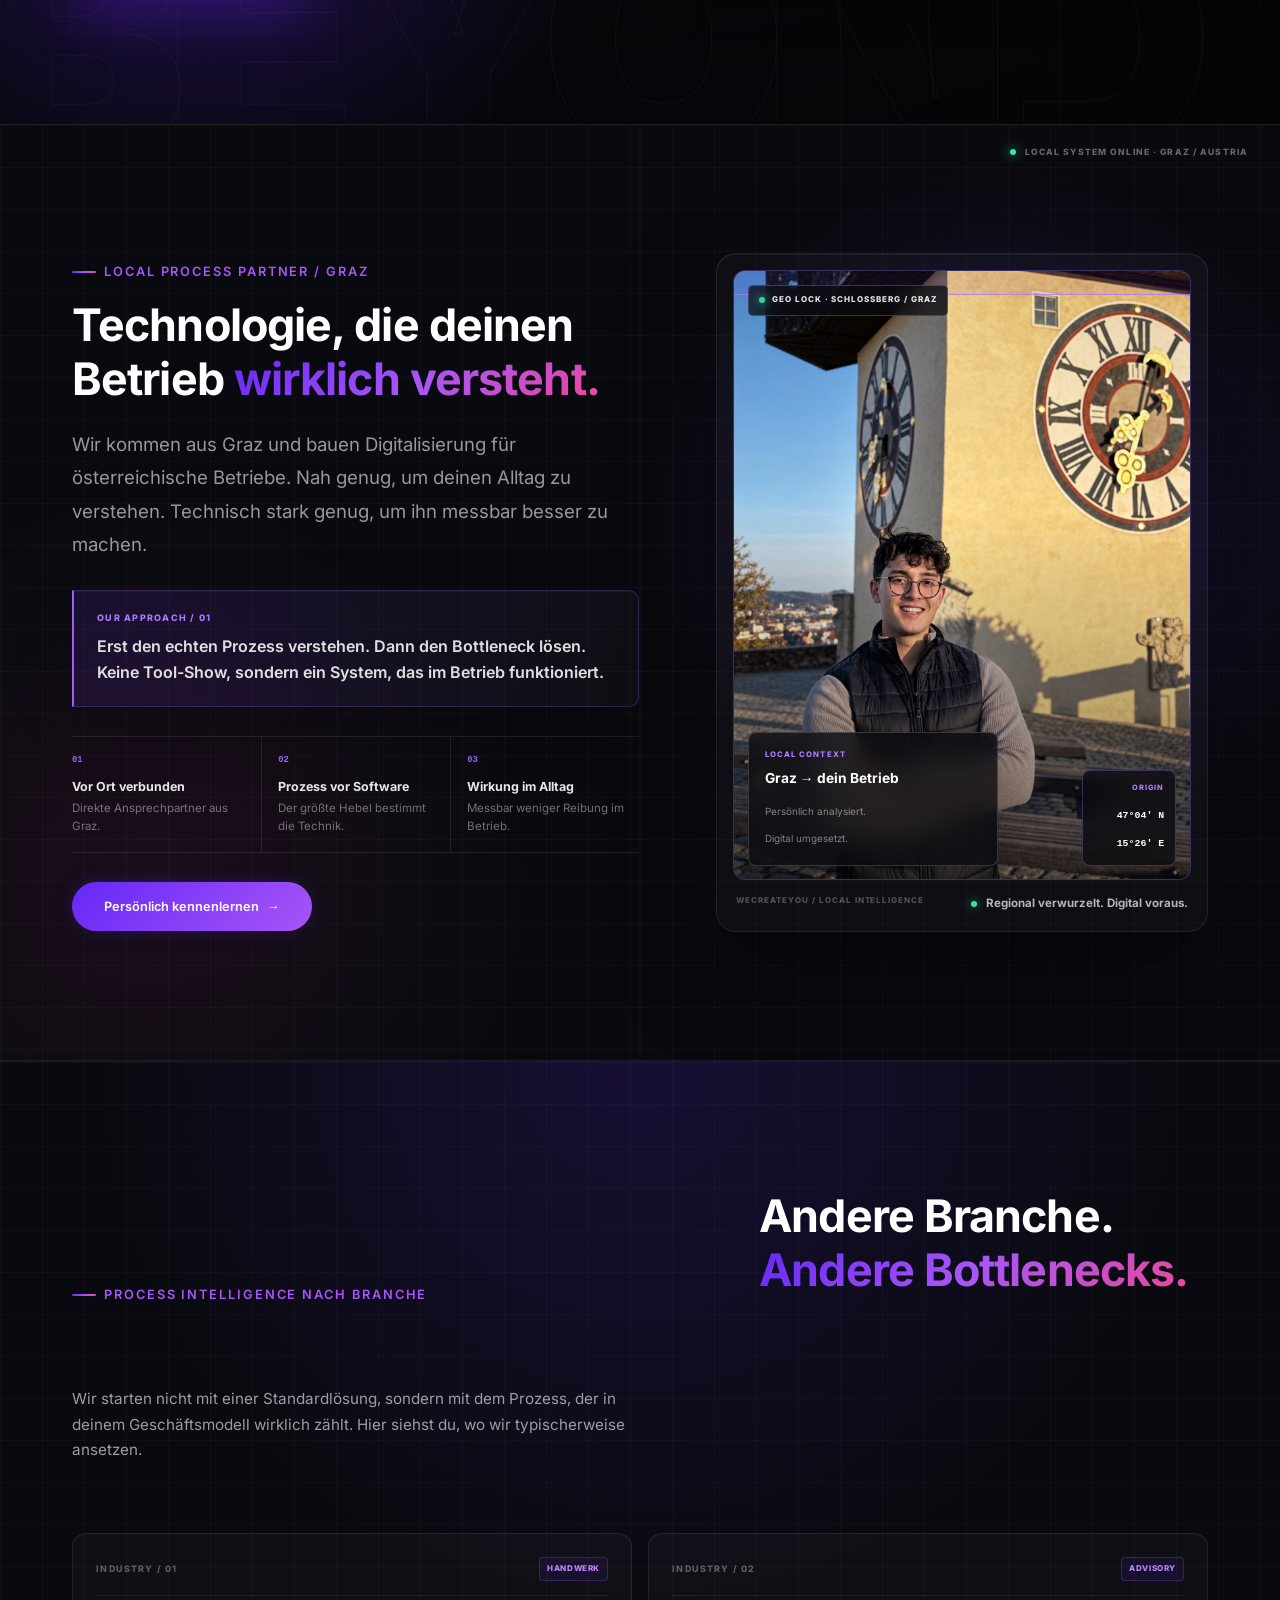
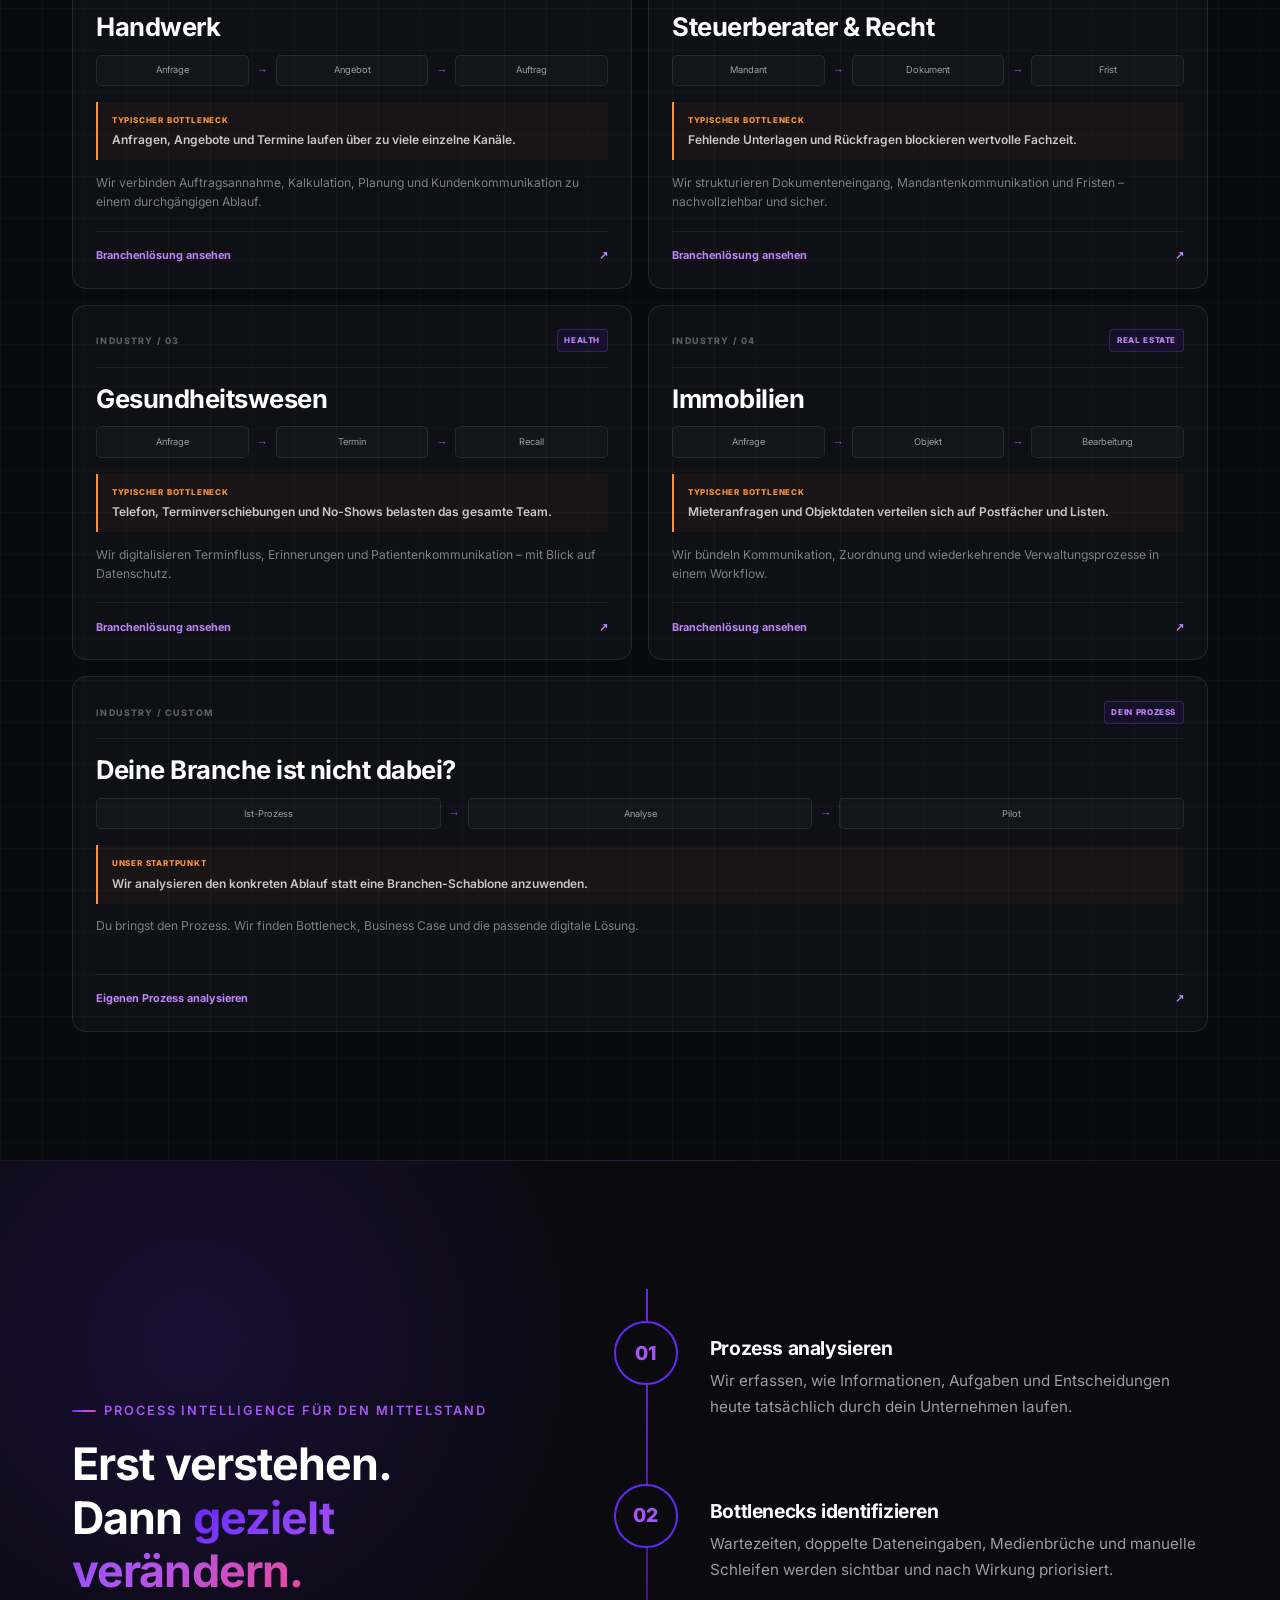
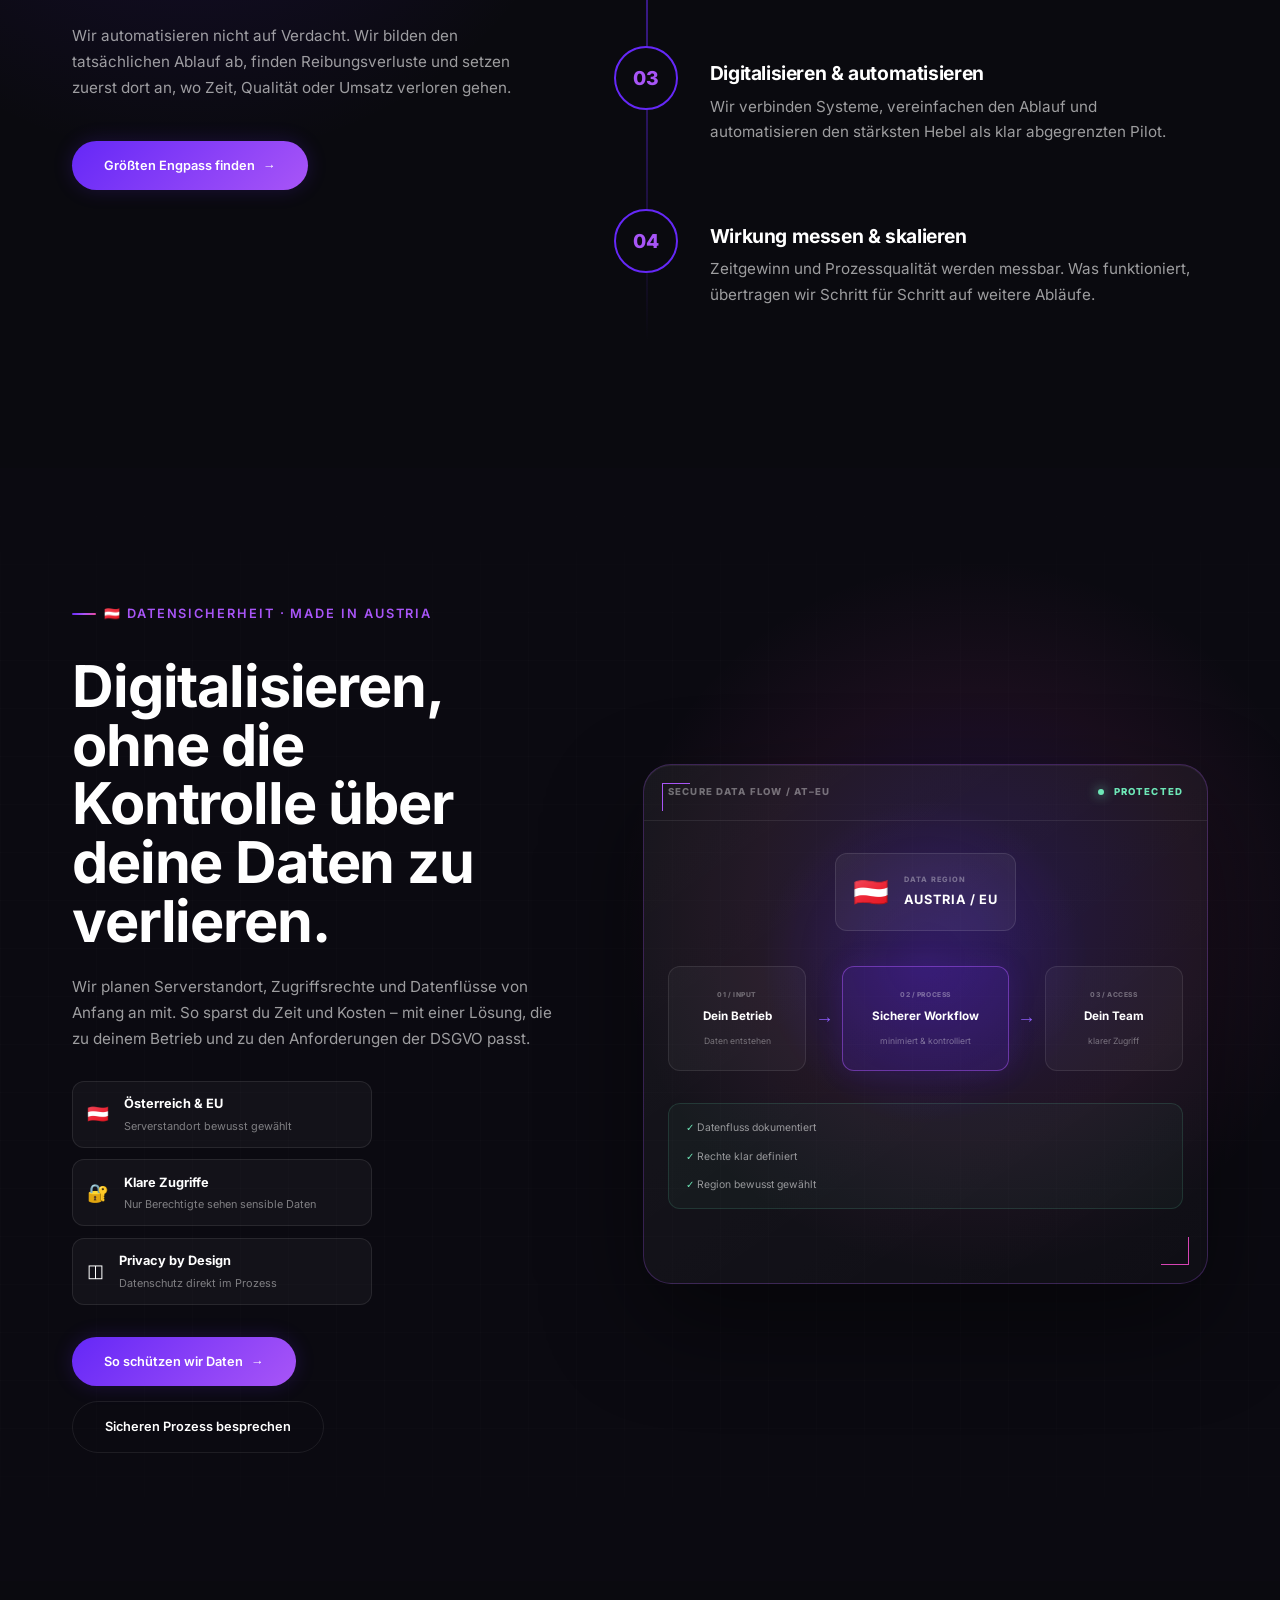
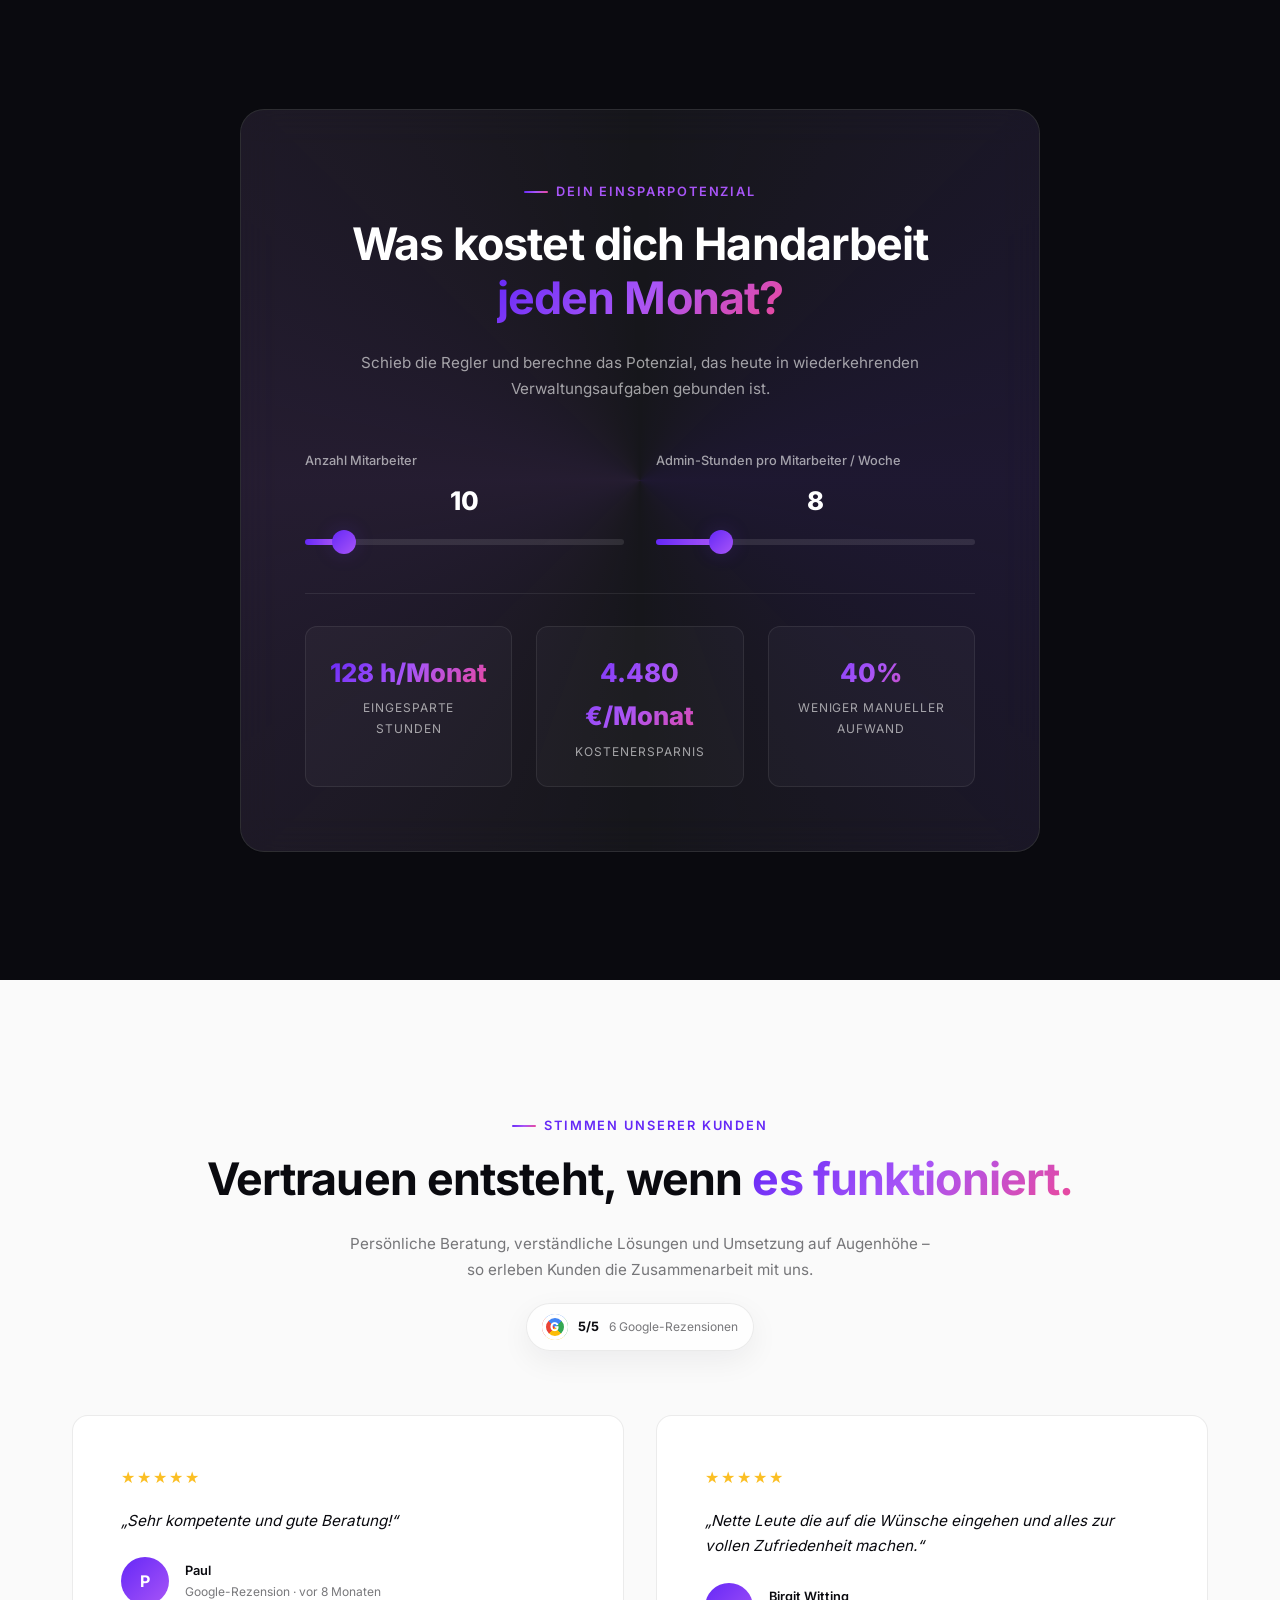
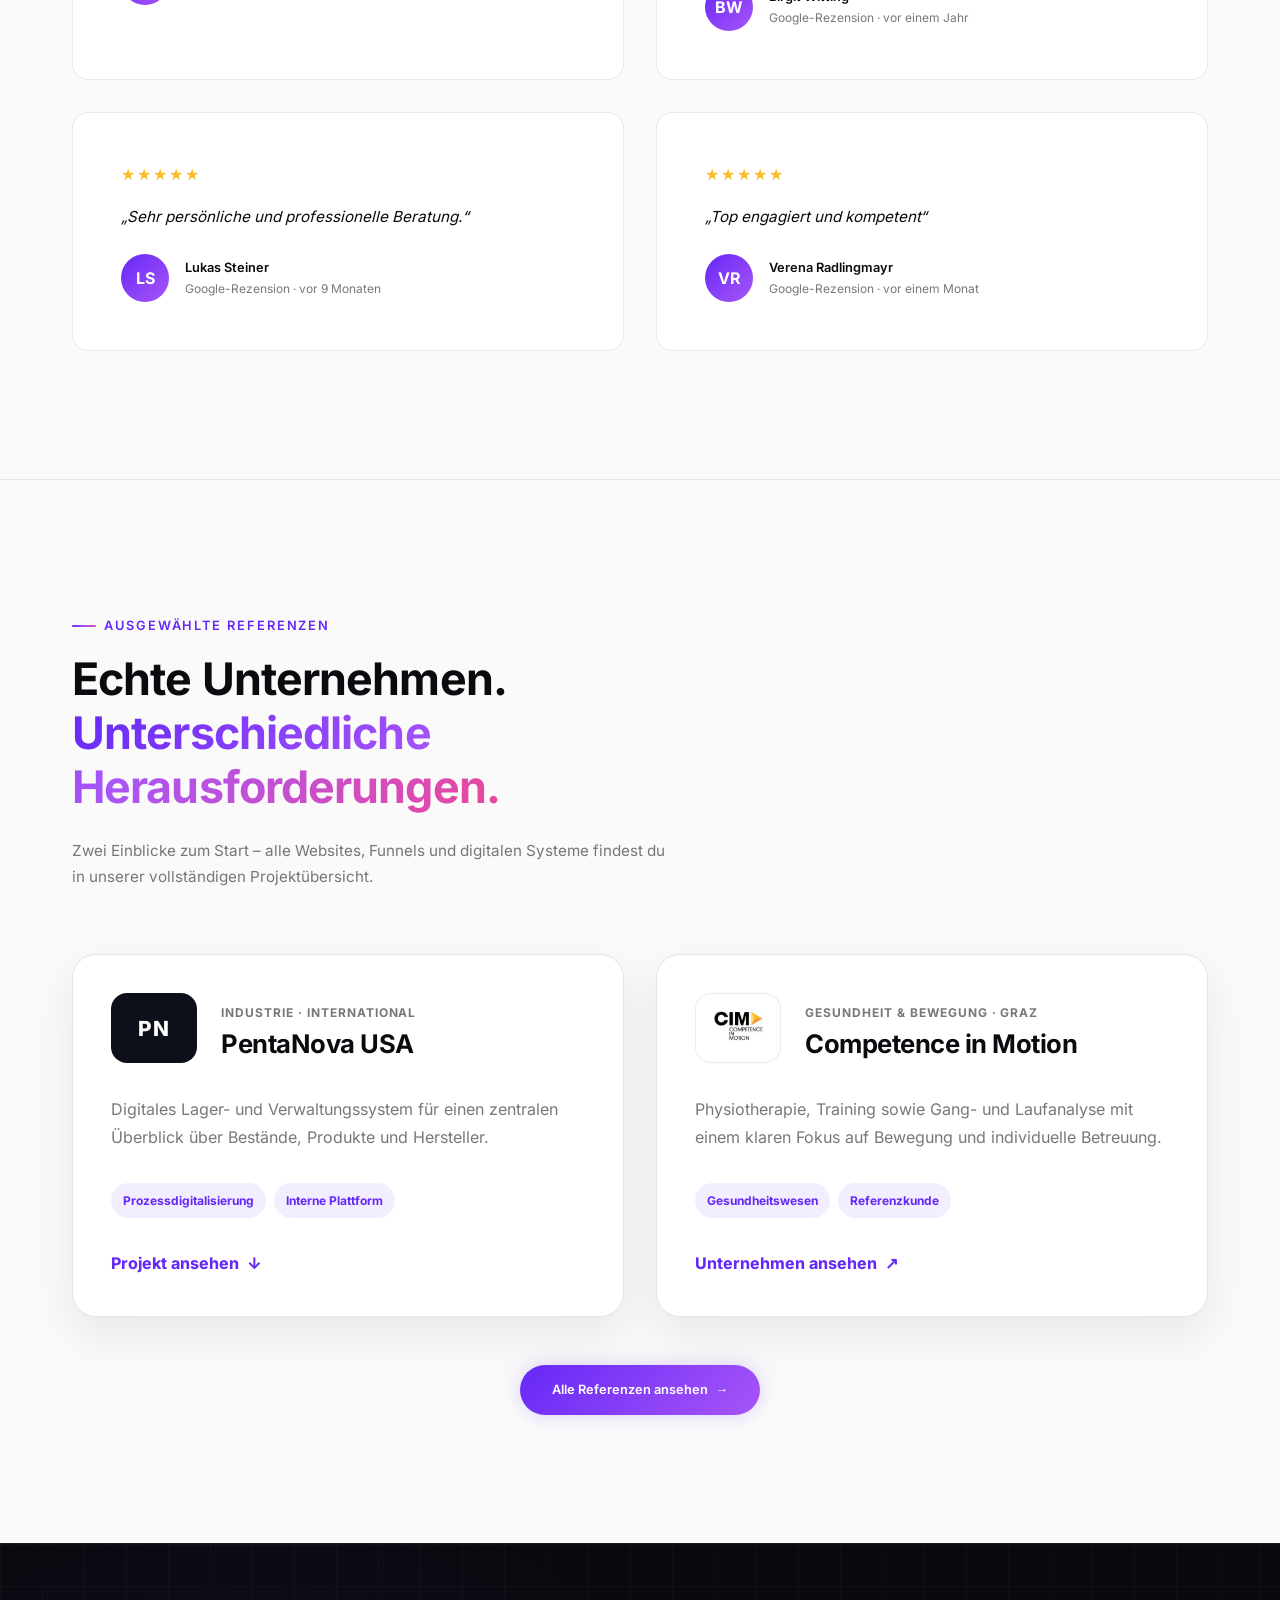
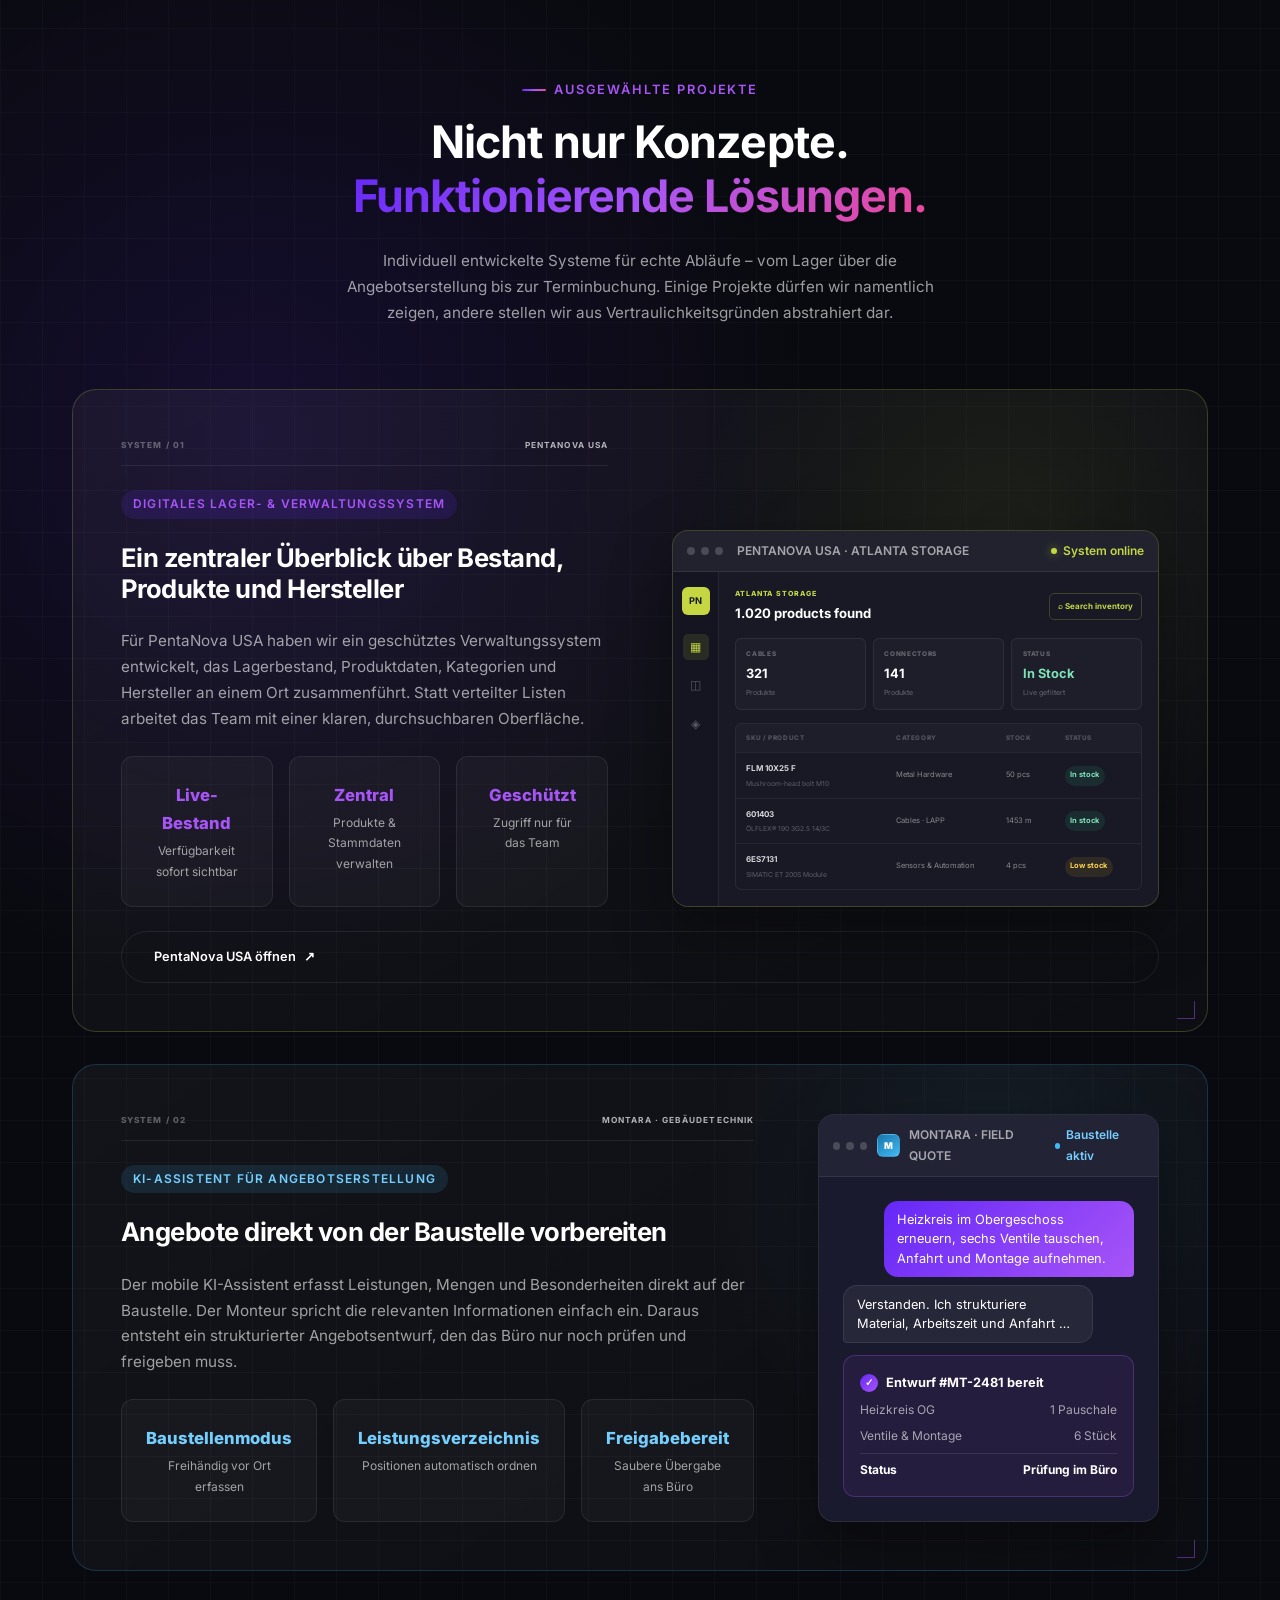
==== commit b64d2e9c: "Create references page and sharpen SME positioning" ====
--- a/index.html
+++ b/index.html
@@ -3,8 +3,8 @@
 <head>
   <meta charset="UTF-8">
   <meta name="viewport" content="width=device-width, initial-scale=1.0">
-  <title>KI-Automatisierung für KMU in Österreich | WeCreateYou</title>
-  <meta name="description" content="WeCreateYou analysiert, digitalisiert und automatisiert Geschäftsprozesse für KMU in Österreich – für weniger Handarbeit, geringere Kosten und mehr Zeit.">
+  <title>Digitalisierung für KMU | 10+ Stunden Zeitgewinn | WeCreateYou</title>
+  <meta name="description" content="WeCreateYou digitalisiert und automatisiert Abläufe in österreichischen KMU – mit dem Ziel, 10+ Stunden Verwaltungsaufwand pro Woche einzusparen.">
   <meta name="author" content="WeCreateYou">
   <meta name="robots" content="index, follow, max-image-preview:large, max-snippet:-1, max-video-preview:-1">
   <meta name="google-site-verification" content="zS4Rv1jlGwp1BquyY_r19pUoiTXC8FFxKTEYPl7zpLQ">
@@ -21,8 +21,8 @@
 
   <!-- Open Graph -->
   <meta property="og:site_name" content="WeCreateYou">
-  <meta property="og:title" content="KI-Automatisierung für KMU in Österreich | WeCreateYou">
-  <meta property="og:description" content="Geschäftsprozesse analysieren, digitalisieren und automatisieren – für weniger Handarbeit, geringere Kosten und mehr Zeit.">
+  <meta property="og:title" content="Digitalisierung für KMU | 10+ Stunden Zeitgewinn | WeCreateYou">
+  <meta property="og:description" content="Weniger Büro, mehr Betrieb: Wir digitalisieren Abläufe in KMU und prüfen, wo 10+ Stunden Zeitgewinn pro Woche möglich sind.">
   <meta property="og:type" content="website">
   <meta property="og:url" content="https://wecreateyou.at/">
   <meta property="og:locale" content="de_AT">
@@ -33,8 +33,8 @@
 
   <!-- Twitter -->
   <meta name="twitter:card" content="summary_large_image">
-  <meta name="twitter:title" content="KI-Automatisierung für KMU in Österreich | WeCreateYou">
-  <meta name="twitter:description" content="Geschäftsprozesse analysieren, digitalisieren und automatisieren – für weniger Handarbeit, geringere Kosten und mehr Zeit.">
+  <meta name="twitter:title" content="Digitalisierung für KMU | 10+ Stunden Zeitgewinn | WeCreateYou">
+  <meta name="twitter:description" content="Weniger Büro, mehr Betrieb: Digitalisierung und Automatisierung für österreichische KMU.">
   <meta name="twitter:image" content="https://wecreateyou.at/assets/og/og-image.png">
   <meta name="twitter:image:alt" content="WeCreateYou – Prozesse automatisieren mit Künstlicher Intelligenz">
 
@@ -47,7 +47,7 @@
 
   <!-- Performance: Font preloaden (self-hosted, render-kritisch) -->
   <link rel="preload" href="assets/fonts/inter-latin-var.woff2" as="font" type="font/woff2" crossorigin>
-  <link rel="stylesheet" href="css/style.css?v=20261005a">
+  <link rel="stylesheet" href="css/style.css?v=20261005b">
 
   <!-- ===== Structured Data (JSON-LD) ===== -->
   <script type="application/ld+json">
@@ -73,8 +73,8 @@
           "width": 1200,
           "height": 630
         },
-        "description": "KI-gestützte Prozessautomatisierung und Digitalisierung für kleine und mittlere Unternehmen in Österreich.",
-        "slogan": "Deine Vision. Unsere Realisation.",
+        "description": "Digitalisierung und Prozessautomatisierung für österreichische KMU mit dem Ziel, mindestens 10 Stunden Verwaltungsaufwand pro Woche einzusparen.",
+        "slogan": "Weniger Büro. Mehr Betrieb.",
         "sameAs": [
           "https://www.facebook.com/profile.php?id=61558494362369",
           "https://www.instagram.com/wecreateyou.at/"
@@ -165,8 +165,8 @@
         "@type": "WebPage",
         "@id": "https://wecreateyou.at/#webpage",
         "url": "https://wecreateyou.at/",
-        "name": "KI-Automatisierung für KMU in Österreich | WeCreateYou",
-        "description": "WeCreateYou analysiert, digitalisiert und automatisiert Geschäftsprozesse für KMU in Österreich.",
+        "name": "Digitalisierung für KMU | 10+ Stunden Zeitgewinn | WeCreateYou",
+        "description": "WeCreateYou digitalisiert und automatisiert Geschäftsprozesse für österreichische KMU und prüft das Potenzial für 10+ Stunden Zeitgewinn pro Woche.",
         "isPartOf": { "@id": "https://wecreateyou.at/#website" },
         "about": { "@id": "https://wecreateyou.at/#organization" },
         "inLanguage": "de-AT"
@@ -174,7 +174,7 @@
       {
         "@type": "Service",
         "@id": "https://wecreateyou.at/#service",
-        "name": "KI-Prozessautomatisierung für KMU",
+        "name": "Digitalisierung für KMU mit messbarem Zeitgewinn",
         "serviceType": "Digitalisierung & KI-Automatisierung",
         "url": "https://wecreateyou.at/#services",
         "provider": { "@id": "https://wecreateyou.at/#organization" },
@@ -225,7 +225,7 @@
         <a href="#process-intelligence" class="nav__link">Prozessanalyse</a>
         <a href="#branchen" class="nav__link">Branchen</a>
         <a href="#roi" class="nav__link">ROI-Rechner</a>
-        <a href="#referenzen" class="nav__link">Referenzen</a>
+        <a href="/referenzen.html" class="nav__link">Referenzen</a>
         <a href="#team" class="nav__link">Team</a>
         <a href="#kontakt" class="nav__link">Kontakt</a>
       </div>
@@ -246,7 +246,7 @@
     <a href="#process-intelligence" class="nav__link">Prozessanalyse</a>
     <a href="#branchen" class="nav__link">Branchen</a>
     <a href="#roi" class="nav__link">ROI-Rechner</a>
-    <a href="#referenzen" class="nav__link">Referenzen</a>
+    <a href="/referenzen.html" class="nav__link">Referenzen</a>
     <a href="#team" class="nav__link">Team</a>
     <a href="#kontakt" class="nav__link">Kontakt</a>
     <a href="#kontakt" class="btn btn--primary" style="margin-top: 1rem;">Prozess-Check starten</a>
@@ -276,22 +276,22 @@
         <div class="hero__content">
           <div class="hero__badge">
             <span class="hero__badge-dot"></span>
-            Process Intelligence für KMU · Made in Austria
+            Digitalisierung für KMU · Made in Austria
           </div>
           <h1 class="hero__title text-reveal">
-            <span class="text-reveal__line">Deine Prozesse.</span>
-            <span class="text-reveal__line"><span class="text-gradient" id="typewriter-target"><span class="typewriter-text">Intelligent automatisiert.</span><span class="typewriter-cursor"></span></span></span>
+            <span class="text-reveal__line">Weniger Büro.</span>
+            <span class="text-reveal__line"><span class="text-gradient" id="typewriter-target"><span class="typewriter-text">Mehr Zeit fürs Geschäft.</span><span class="typewriter-cursor"></span></span></span>
           </h1>
           <p class="hero__subtitle">
-            Wir machen sichtbar, wie Arbeit wirklich durch dein Unternehmen fließt. Dann identifizieren wir Bottlenecks, digitalisieren Brüche und automatisieren dort, wo der größte Hebel liegt.
+            Wir digitalisieren und automatisieren wiederkehrende Abläufe in österreichischen KMU – mit einem klaren Ziel: 10+ Stunden weniger Verwaltungsaufwand pro Woche. Im Prozess-Check zeigen wir, ob und wo dieses Potenzial in deinem Betrieb steckt.
           </p>
           <div class="hero__actions">
             <a href="#kontakt" class="btn btn--primary btn--magnetic" id="hero-cta-primary">
-              Kostenlosen Prozess-Check starten
+              10-Stunden-Potenzial prüfen
               <span class="btn-arrow">→</span>
             </a>
             <a href="#ablauf" class="btn btn--secondary" id="hero-cta-secondary">
-              So analysieren wir Prozesse
+              So digitalisieren wir KMU
             </a>
           </div>
         </div>
@@ -300,14 +300,14 @@
           <div class="process-console__topbar">
             <div>
               <span class="process-console__eyebrow">PROCESS VIEW / DEMO</span>
-              <strong>Lead-to-Customer</strong>
+              <strong>Anfrage bis Auftrag</strong>
             </div>
             <span class="process-console__status"><i></i> Beispielanalyse</span>
           </div>
 
           <div class="process-console__metrics">
-            <div><span>Durchlaufzeit</span><strong>4,8 Tage</strong></div>
-            <div><span>Varianten</span><strong>12</strong></div>
+            <div><span>Zeitverlust / Woche</span><strong>12,4 h</strong></div>
+            <div><span>Manuelle Schritte</span><strong>18</strong></div>
             <div class="is-alert"><span>Bottlenecks</span><strong>1 erkannt</strong></div>
           </div>
 
@@ -325,9 +325,9 @@
             <div>
               <span>GRÖSSTER HEBEL</span>
               <strong>Freigabe digitalisieren</strong>
-              <small>Automationspotenzial: 68 %</small>
-            </div>
-            <div class="process-console__score">68<span>%</span></div>
+              <small>Zeitgewinn-Potenzial: 10+ h / Woche</small>
+            </div>
+            <div class="process-console__score">10+<span>h</span></div>
           </div>
         </div>
       </div>
@@ -412,7 +412,7 @@
             <span class="section-label">Ergebnis des Prozess-Checks</span>
             <h2 class="section-title">Du weißt danach, <span class="text-gradient">was sich wirklich lohnt.</span></h2>
           </div>
-          <p class="section-subtitle">Keine lose Ideensammlung und keine Automatisierung auf Verdacht. Du bekommst eine konkrete Entscheidungsgrundlage für den sinnvollsten nächsten Schritt.</p>
+          <p class="section-subtitle">Keine lose Ideensammlung und keine Automatisierung auf Verdacht. Du siehst konkret, ob und durch welche Digitalisierung sich in deinem KMU 10+ Stunden pro Woche zurückgewinnen lassen.</p>
         </div>
 
         <div class="diagnostic-output__grid">
@@ -450,8 +450,8 @@
         </div>
 
         <div class="diagnostic-output__cta reveal">
-          <span>Welcher Prozess hat bei dir den größten Hebel?</span>
-          <a href="#kontakt" class="btn btn--primary">Kostenlosen Prozess-Check starten <span class="btn-arrow">→</span></a>
+          <span>Wo verliert dein KMU heute die meiste Zeit?</span>
+          <a href="#kontakt" class="btn btn--primary">10-Stunden-Potenzial prüfen <span class="btn-arrow">→</span></a>
         </div>
       </div>
     </section>
@@ -1162,7 +1162,7 @@
           <span class="section-label">Ausgewählte Referenzen</span>
           <h2 class="section-title">Echte Unternehmen.<br><span class="text-gradient">Unterschiedliche Herausforderungen.</span></h2>
           <p class="section-subtitle">
-            Zwei Einblicke zum Start – weitere Referenzen und ausführliche Projektporträts ergänzen wir laufend.
+            Zwei Einblicke zum Start – alle Websites, Funnels und digitalen Systeme findest du in unserer vollständigen Projektübersicht.
           </p>
         </div>
         <div class="selected-references__grid">
@@ -1184,6 +1184,9 @@
             <div class="selected-reference__tags"><span>Gesundheitswesen</span><span>Referenzkunde</span></div>
             <a href="https://cim-graz.at/" target="_blank" rel="noopener noreferrer">Unternehmen ansehen <span>↗</span></a>
           </article>
+        </div>
+        <div class="selected-references__all reveal">
+          <a href="/referenzen.html" class="btn btn--primary">Alle Referenzen ansehen <span class="btn-arrow">→</span></a>
         </div>
       </div>
     </section>
@@ -1416,9 +1419,9 @@
         <div class="contact__card reveal--scale reveal">
           <div class="contact__header">
             <span class="section-label">Lass uns reden</span>
-            <h2 class="section-title">Welcher Prozess kostet dich <span class="text-gradient">am meisten Zeit?</span></h2>
+            <h2 class="section-title">Wo kann dein KMU <span class="text-gradient">10+ Stunden pro Woche sparen?</span></h2>
             <p class="section-subtitle mx-auto" style="text-align: center;">
-              Im kostenlosen Prozessgespräch finden wir deinen größten Engpass und zeigen dir ehrlich, ob und wie sich eine Digitalisierung lohnt. Antwort innerhalb von 24 Stunden.
+              Im kostenlosen Prozessgespräch finden wir deinen größten Engpass und prüfen ehrlich, ob Digitalisierung und Automatisierung mindestens 10 Stunden Zeitgewinn pro Woche ermöglichen. Antwort innerhalb von 24 Stunden.
             </p>
           </div>
 
@@ -1473,7 +1476,7 @@
               <input type="text" id="contact-website" name="website" tabindex="-1" autocomplete="off">
             </div>
             <button type="submit" class="btn btn--primary btn--magnetic contact-form__submit" id="contact-submit">
-              Kostenlosen Prozess-Check anfragen
+              10-Stunden-Potenzial anfragen
               <span class="btn-arrow">→</span>
             </button>
             <p class="contact-form__note" id="contact-form-note">
@@ -1550,10 +1553,10 @@
   <!-- ===== FLOATING CTA ===== -->
   <div class="floating-cta" id="floating-cta">
     <a href="#kontakt" class="btn btn--primary btn--magnetic">
-      💬 Prozess-Check
+      💬 10h-Potenzial prüfen
     </a>
   </div>
 
-  <script src="js/main.js?v=20261005a" defer></script>
+  <script src="js/main.js?v=20261005b" defer></script>
 </body>
 </html>
--- a/css/style.css
+++ b/css/style.css
@@ -3924,6 +3924,371 @@
   transform: translate(2px, -2px);
 }
 
+.selected-references__all {
+  display: flex;
+  justify-content: center;
+  margin-top: var(--space-2xl);
+}
+
+/* ---------- Reference Archive ---------- */
+.reference-archive-hero {
+  position: relative;
+  min-height: 76vh;
+  display: flex;
+  align-items: center;
+  overflow: hidden;
+  padding: calc(var(--nav-height) + var(--space-3xl)) 0 var(--space-3xl);
+  background:
+    radial-gradient(circle at 75% 30%, rgba(101,40,247,0.28), transparent 30%),
+    radial-gradient(circle at 18% 72%, rgba(219,39,119,0.14), transparent 28%),
+    #090a0f;
+}
+
+.reference-archive-hero__grid {
+  position: absolute;
+  inset: 0;
+  opacity: 0.42;
+  background-image:
+    linear-gradient(rgba(255,255,255,0.04) 1px, transparent 1px),
+    linear-gradient(90deg, rgba(255,255,255,0.04) 1px, transparent 1px);
+  background-size: 54px 54px;
+  -webkit-mask-image: linear-gradient(to bottom, #000, transparent 92%);
+  mask-image: linear-gradient(to bottom, #000, transparent 92%);
+}
+
+.reference-archive-hero__inner {
+  position: relative;
+  z-index: 1;
+  max-width: 980px;
+}
+
+.reference-archive-hero h1 {
+  max-width: 940px;
+  margin: var(--space-lg) 0 var(--space-xl);
+  color: #fff;
+  font-size: clamp(3.1rem, 7vw, 6.8rem);
+  line-height: 0.98;
+  letter-spacing: -0.065em;
+}
+
+.reference-archive-hero__inner > p {
+  max-width: 780px;
+  color: rgba(255,255,255,0.68);
+  font-size: clamp(1.05rem, 1.8vw, 1.3rem);
+  line-height: 1.75;
+}
+
+.reference-archive-hero__stats {
+  display: flex;
+  flex-wrap: wrap;
+  gap: var(--space-xl);
+  margin-top: var(--space-2xl);
+}
+
+.reference-archive-hero__stats div {
+  min-width: 170px;
+  padding-left: var(--space-lg);
+  border-left: 1px solid rgba(255,255,255,0.18);
+}
+
+.reference-archive-hero__stats strong,
+.reference-archive-hero__stats span {
+  display: block;
+}
+
+.reference-archive-hero__stats strong {
+  color: #fff;
+  font-size: 2rem;
+}
+
+.reference-archive-hero__stats span {
+  margin-top: 0.2rem;
+  color: rgba(255,255,255,0.55);
+  font-size: var(--font-caption);
+}
+
+.reference-archive {
+  background: #f5f3f8;
+}
+
+.reference-archive__intro {
+  max-width: 760px;
+  margin-bottom: var(--space-3xl);
+}
+
+.reference-archive__grid {
+  display: grid;
+  grid-template-columns: repeat(2, minmax(0, 1fr));
+  gap: var(--space-xl);
+}
+
+.reference-project {
+  overflow: hidden;
+  display: flex;
+  flex-direction: column;
+  border: 1px solid rgba(17,18,25,0.09);
+  border-radius: 28px;
+  background: #fff;
+  box-shadow: 0 24px 70px rgba(22,14,42,0.09);
+}
+
+.reference-project--featured {
+  grid-column: 1 / -1;
+  display: grid;
+  grid-template-columns: minmax(0, 1.05fr) minmax(0, 0.95fr);
+}
+
+.reference-project__visual {
+  position: relative;
+  min-height: 310px;
+  display: flex;
+  flex-direction: column;
+  align-items: center;
+  justify-content: center;
+  overflow: hidden;
+  padding: var(--space-2xl);
+}
+
+.reference-project--featured .reference-project__visual {
+  min-height: 520px;
+}
+
+.reference-project__signal {
+  position: absolute;
+  top: var(--space-lg);
+  left: var(--space-lg);
+  color: rgba(255,255,255,0.58);
+  font-size: 0.65rem;
+  font-weight: 800;
+  letter-spacing: 0.16em;
+}
+
+.reference-project__visual--pentanova {
+  color: #fff;
+  background:
+    linear-gradient(rgba(145,255,174,0.06) 1px, transparent 1px),
+    linear-gradient(90deg, rgba(145,255,174,0.06) 1px, transparent 1px),
+    radial-gradient(circle at 55% 42%, rgba(126,157,41,0.28), transparent 38%),
+    #0d1117;
+  background-size: 38px 38px, 38px 38px, auto, auto;
+}
+
+.reference-project__monogram,
+.reference-project__city-mark {
+  display: grid;
+  place-items: center;
+  width: 104px;
+  height: 104px;
+  margin-bottom: var(--space-xl);
+  border-radius: 24px;
+  background: linear-gradient(135deg, #d2e857, #79932d);
+  color: #11150b;
+  font-size: 2rem;
+  font-weight: 900;
+  box-shadow: 0 20px 50px rgba(142,174,50,0.28);
+}
+
+.reference-project__visual--pentanova > strong {
+  font-size: clamp(1.6rem, 3vw, 2.5rem);
+  letter-spacing: 0.08em;
+}
+
+.reference-project__visual--pentanova > span {
+  margin-top: 0.6rem;
+  color: #b9cc7a;
+  font-size: 0.7rem;
+  letter-spacing: 0.18em;
+}
+
+.reference-project__visual--aurum {
+  color: #e2c178;
+  background:
+    radial-gradient(circle at 50% 46%, rgba(204,164,80,0.2), transparent 28%),
+    radial-gradient(circle at center, transparent 0 25%, rgba(211,177,104,0.12) 25.5% 26%, transparent 26.5% 38%, rgba(211,177,104,0.08) 38.5% 39%, transparent 39.5%),
+    #060608;
+}
+
+.reference-project__visual--aurum > strong {
+  font-size: 1rem;
+  letter-spacing: 0.4em;
+}
+
+.reference-project__visual--aurum > i {
+  width: 46px;
+  height: 1px;
+  margin: var(--space-lg) 0;
+  background: #d5b36e;
+}
+
+.reference-project__visual--aurum > p {
+  color: #f5f0e6;
+  font-family: Georgia, serif;
+  font-size: clamp(2rem, 4vw, 3rem);
+  line-height: 1.05;
+  text-align: center;
+}
+
+.reference-project__visual--cityhair {
+  color: #fff8f4;
+  background:
+    radial-gradient(circle at 78% 20%, rgba(255,201,140,0.5), transparent 24%),
+    linear-gradient(145deg, #3a1522, #7d304a 56%, #c16f54);
+}
+
+.reference-project__city-mark {
+  background: rgba(255,255,255,0.12);
+  color: #fff;
+  border: 1px solid rgba(255,255,255,0.26);
+  box-shadow: none;
+}
+
+.reference-project__visual--cityhair > strong {
+  font-family: Georgia, serif;
+  font-size: clamp(1.6rem, 3vw, 2.25rem);
+  letter-spacing: 0.08em;
+}
+
+.reference-project__visual--cityhair > span {
+  margin-top: 0.55rem;
+  color: rgba(255,255,255,0.68);
+  font-size: 0.7rem;
+  letter-spacing: 0.14em;
+}
+
+.reference-project__visual--logo {
+  background:
+    linear-gradient(rgba(24,24,28,0.035) 1px, transparent 1px),
+    linear-gradient(90deg, rgba(24,24,28,0.035) 1px, transparent 1px),
+    #f7f6f3;
+  background-size: 34px 34px;
+}
+
+.reference-project__visual--logo .reference-project__signal {
+  color: rgba(18,18,23,0.45);
+}
+
+.reference-project__visual--logo img {
+  width: min(64%, 230px);
+  height: 170px;
+  object-fit: contain;
+}
+
+.reference-project__visual--health {
+  background: linear-gradient(145deg, #eef8f5, #dbeee8);
+}
+
+.reference-project__visual--cim {
+  background: linear-gradient(145deg, #edf3f5, #d8e5e9);
+}
+
+.reference-project__content {
+  display: flex;
+  flex-direction: column;
+  flex: 1;
+  padding: clamp(1.6rem, 3vw, 2.6rem);
+}
+
+.reference-project__meta,
+.reference-project__tags {
+  display: flex;
+  flex-wrap: wrap;
+  gap: 0.5rem;
+}
+
+.reference-project__meta {
+  justify-content: space-between;
+  color: var(--color-primary);
+  font-size: var(--font-caption);
+  font-weight: 800;
+  letter-spacing: 0.09em;
+  text-transform: uppercase;
+}
+
+.reference-project__content h2 {
+  margin: var(--space-lg) 0 var(--space-md);
+  color: var(--text-on-light);
+  font-size: clamp(1.7rem, 3vw, 2.5rem);
+}
+
+.reference-project__content > p {
+  color: var(--text-on-light-muted);
+  line-height: 1.75;
+}
+
+.reference-project__tags {
+  margin: var(--space-xl) 0;
+}
+
+.reference-project__tags span {
+  padding: 0.45rem 0.75rem;
+  border-radius: 999px;
+  background: rgba(101,40,247,0.075);
+  color: var(--color-primary);
+  font-size: var(--font-caption);
+  font-weight: 750;
+}
+
+.reference-project__content > a {
+  display: inline-flex;
+  gap: 0.5rem;
+  width: fit-content;
+  margin-top: auto;
+  color: var(--color-primary);
+  font-weight: 800;
+  text-decoration: none;
+}
+
+.reference-project__content > a span {
+  transition: transform 0.2s ease;
+}
+
+.reference-project__content > a:hover span {
+  transform: translate(3px, -3px);
+}
+
+.reference-archive-cta {
+  background: #f5f3f8;
+}
+
+.reference-archive-cta__card {
+  display: flex;
+  align-items: center;
+  justify-content: space-between;
+  gap: var(--space-2xl);
+  padding: clamp(2rem, 5vw, 4rem);
+  border-radius: 28px;
+  color: #fff;
+  background:
+    radial-gradient(circle at 80% 20%, rgba(255,255,255,0.15), transparent 26%),
+    linear-gradient(135deg, #431f9c, #7c3aed 58%, #a23ed5);
+  box-shadow: 0 28px 80px rgba(77,39,161,0.25);
+}
+
+.reference-archive-cta__card > div {
+  max-width: 760px;
+}
+
+.reference-archive-cta__card .section-label {
+  color: rgba(255,255,255,0.72);
+}
+
+.reference-archive-cta__card h2 {
+  margin: var(--space-md) 0;
+  font-size: clamp(2rem, 4vw, 3.5rem);
+  line-height: 1.08;
+}
+
+.reference-archive-cta__card p {
+  color: rgba(255,255,255,0.72);
+  line-height: 1.7;
+}
+
+.reference-archive-cta__card .btn {
+  flex: 0 0 auto;
+  color: var(--color-primary);
+  background: #fff;
+}
+
 /* ---------- Case Studies ---------- */
 .case-studies-tech {
   position: relative;
@@ -5372,6 +5737,10 @@
   .digital-feature__visual { min-height: 570px; }
   .website-references__grid { grid-template-columns: 1fr; }
   .selected-references__grid { grid-template-columns: 1fr; }
+  .reference-archive__grid { grid-template-columns: 1fr; }
+  .reference-project--featured { grid-column: auto; display: flex; }
+  .reference-project--featured .reference-project__visual { min-height: 360px; }
+  .reference-archive-cta__card { align-items: flex-start; flex-direction: column; }
   .regional-trust__layout {
     grid-template-columns: 1fr;
     gap: var(--space-3xl);
@@ -5402,6 +5771,22 @@
 
   .selected-reference__identity {
     align-items: flex-start;
+  }
+
+  .reference-archive-hero {
+    min-height: auto;
+    padding-top: calc(var(--nav-height) + var(--space-2xl));
+  }
+
+  .reference-archive-hero__stats {
+    display: grid;
+    grid-template-columns: 1fr;
+    gap: var(--space-md);
+  }
+
+  .reference-project__visual,
+  .reference-project--featured .reference-project__visual {
+    min-height: 280px;
   }
 
   .container {
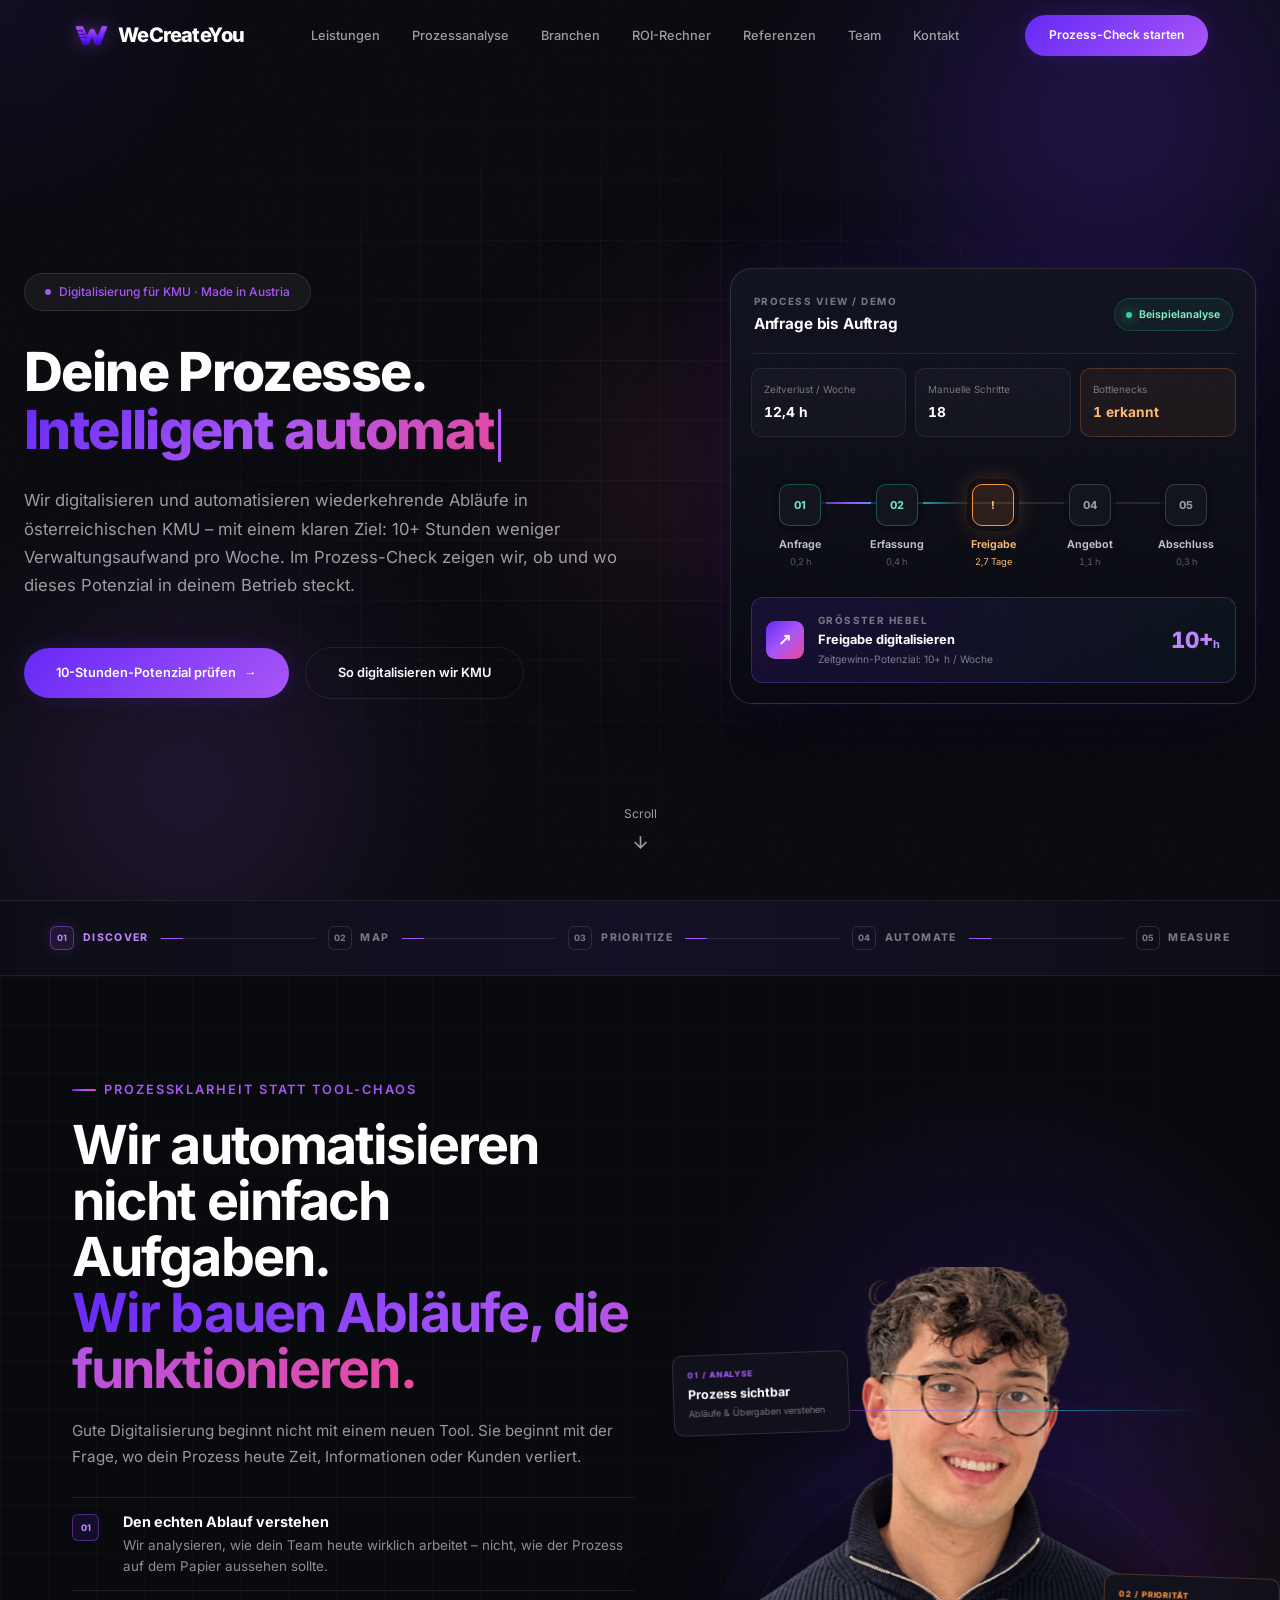
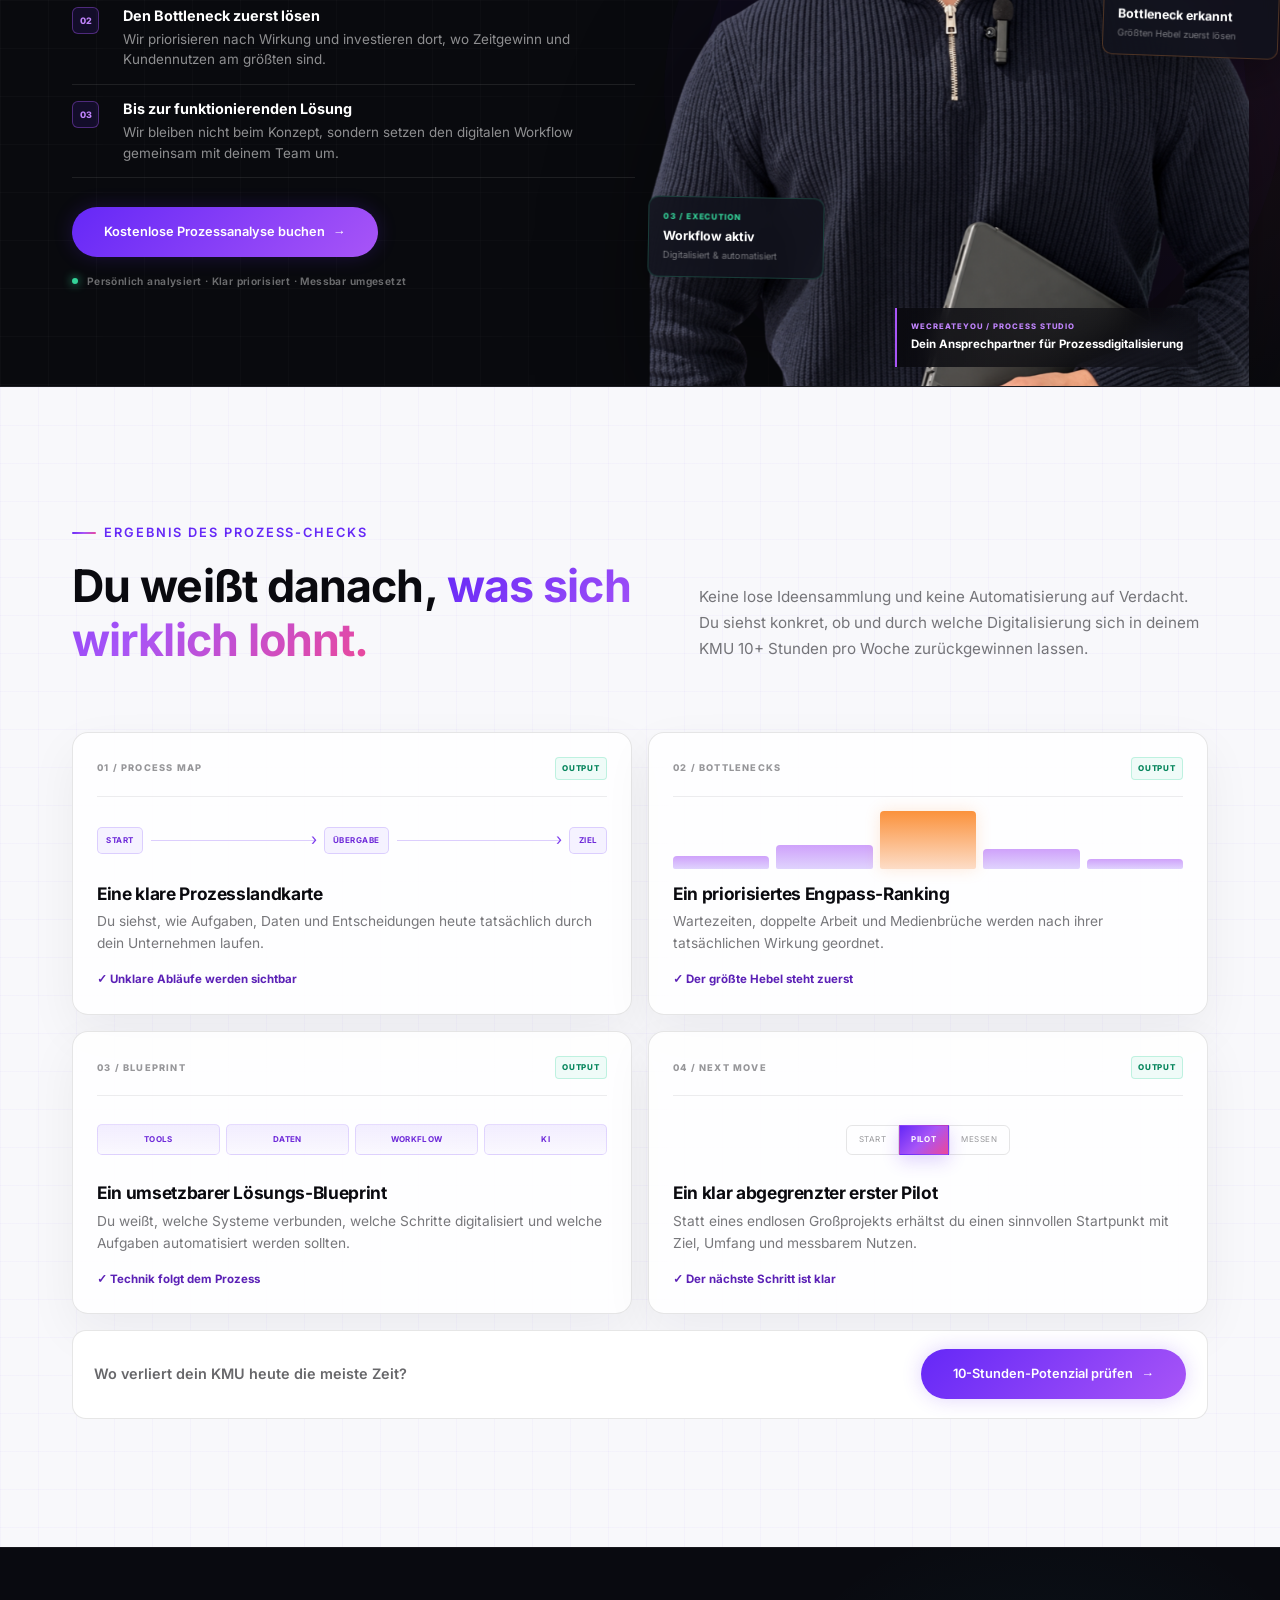
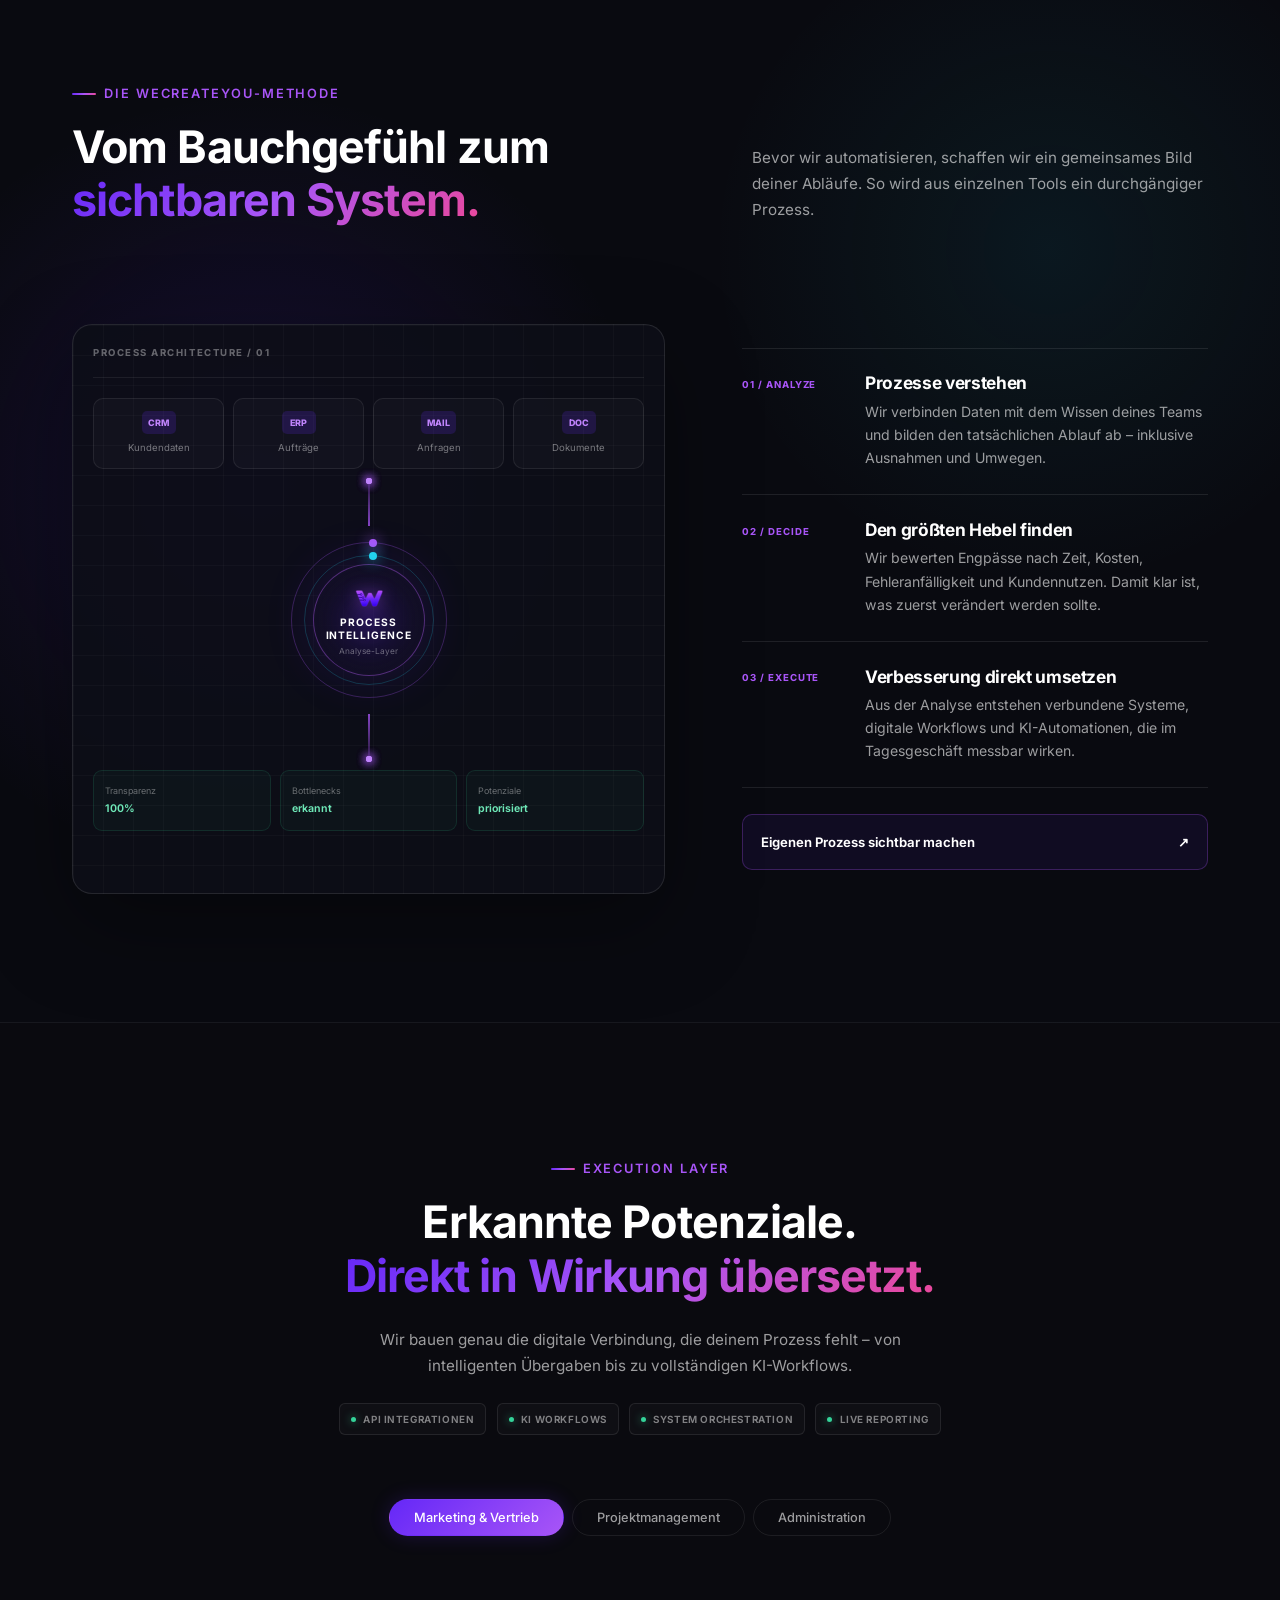
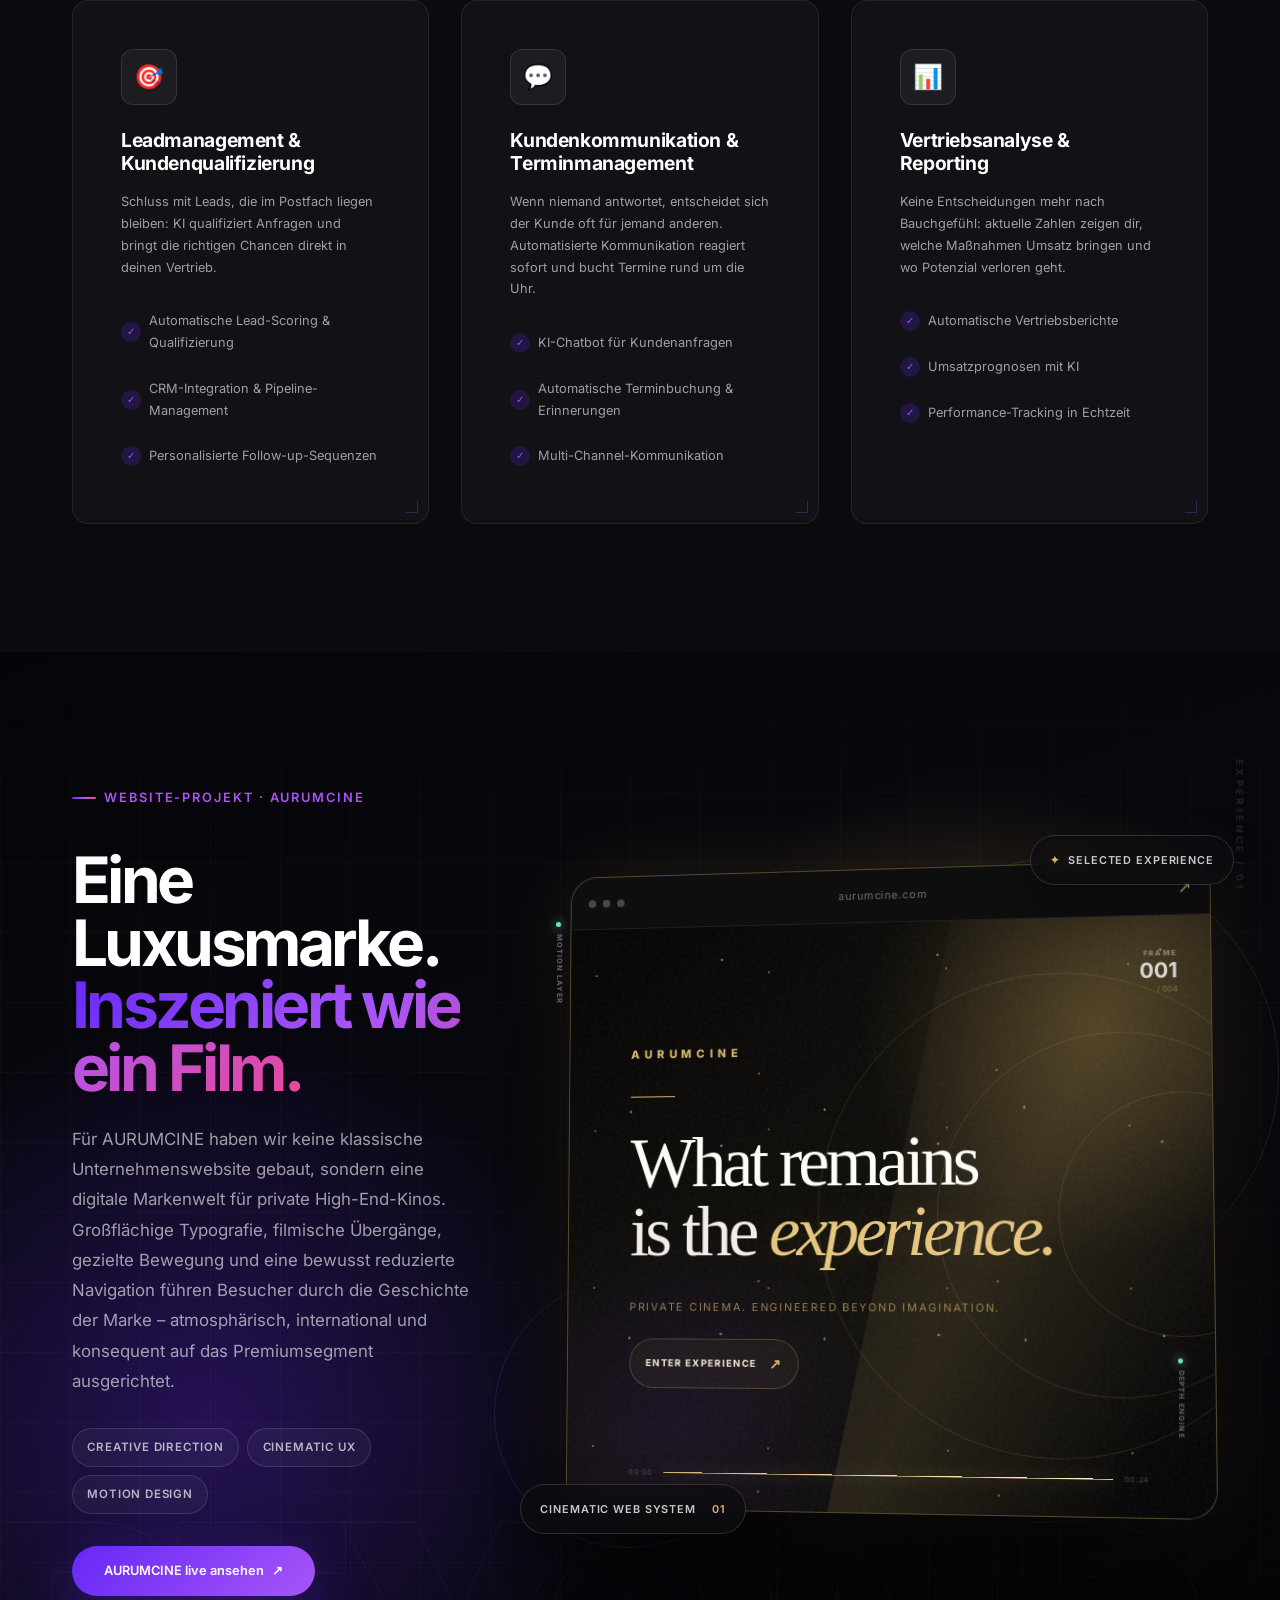
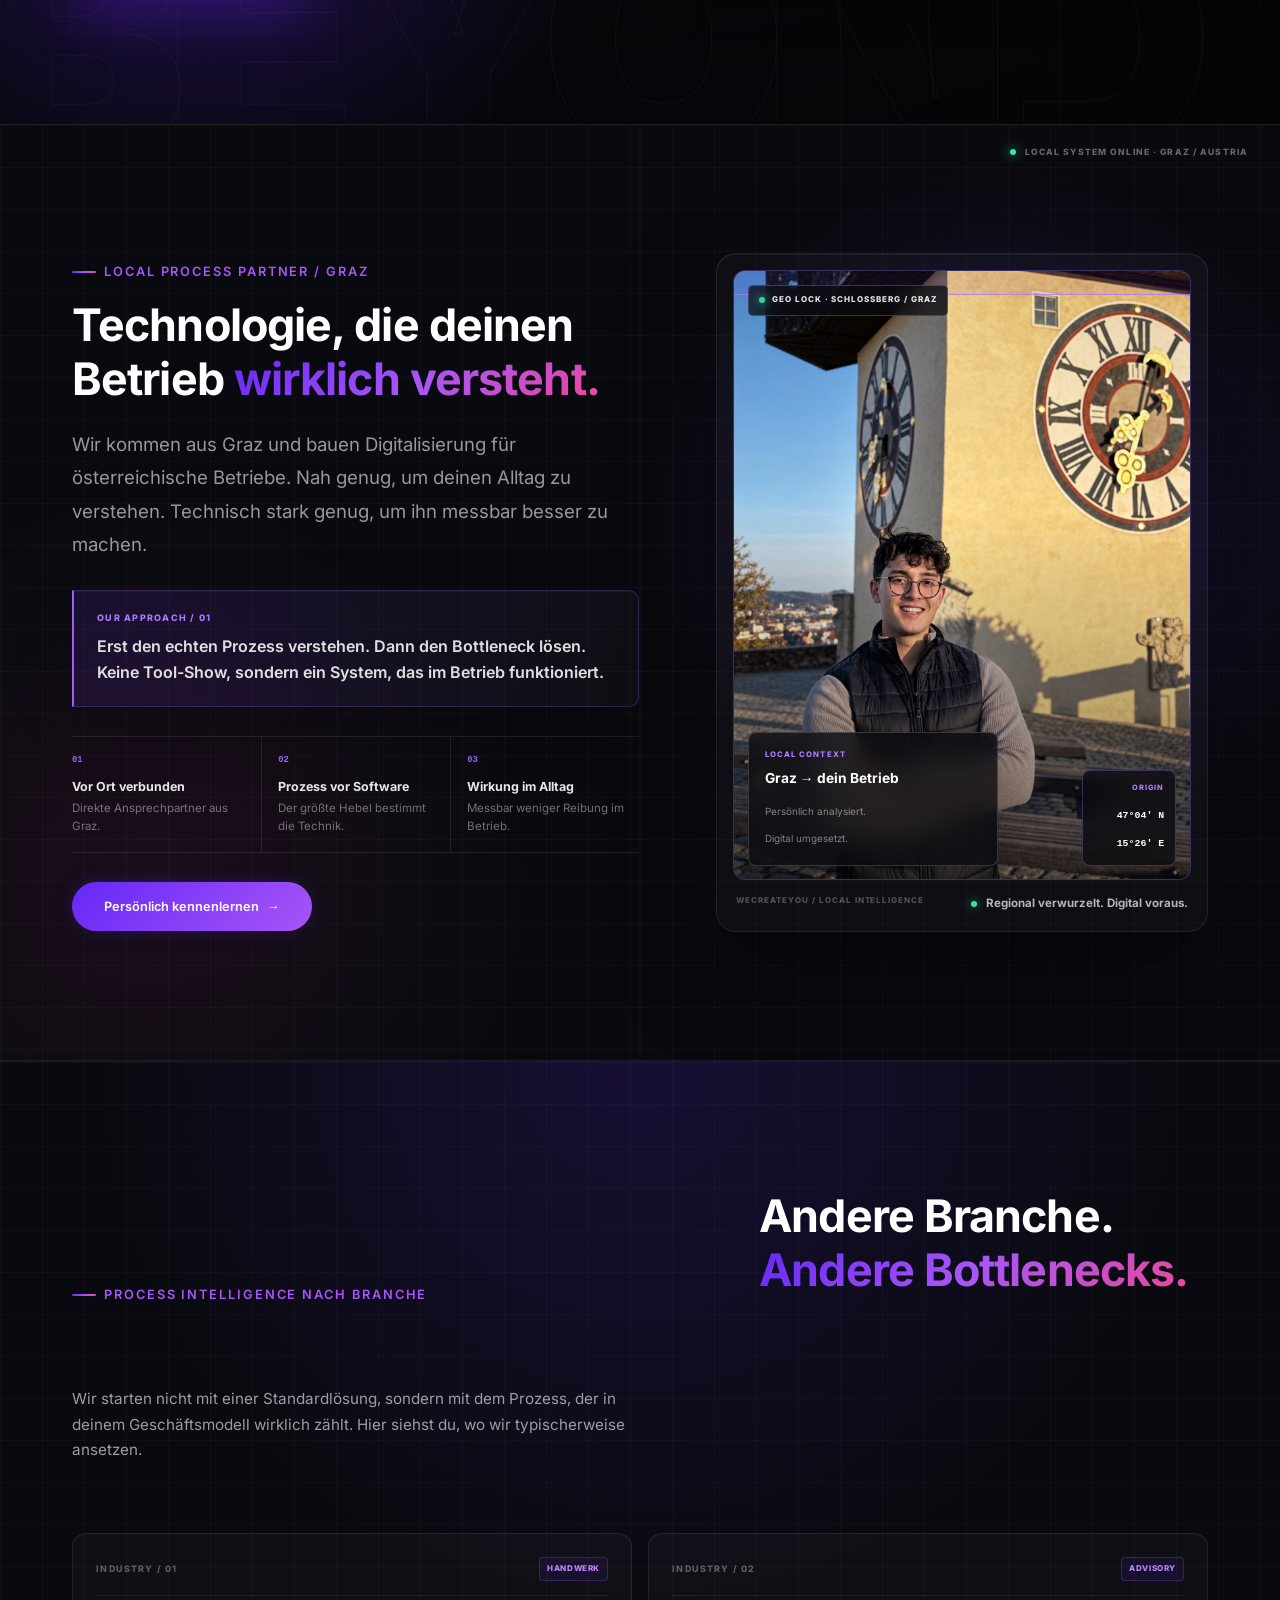
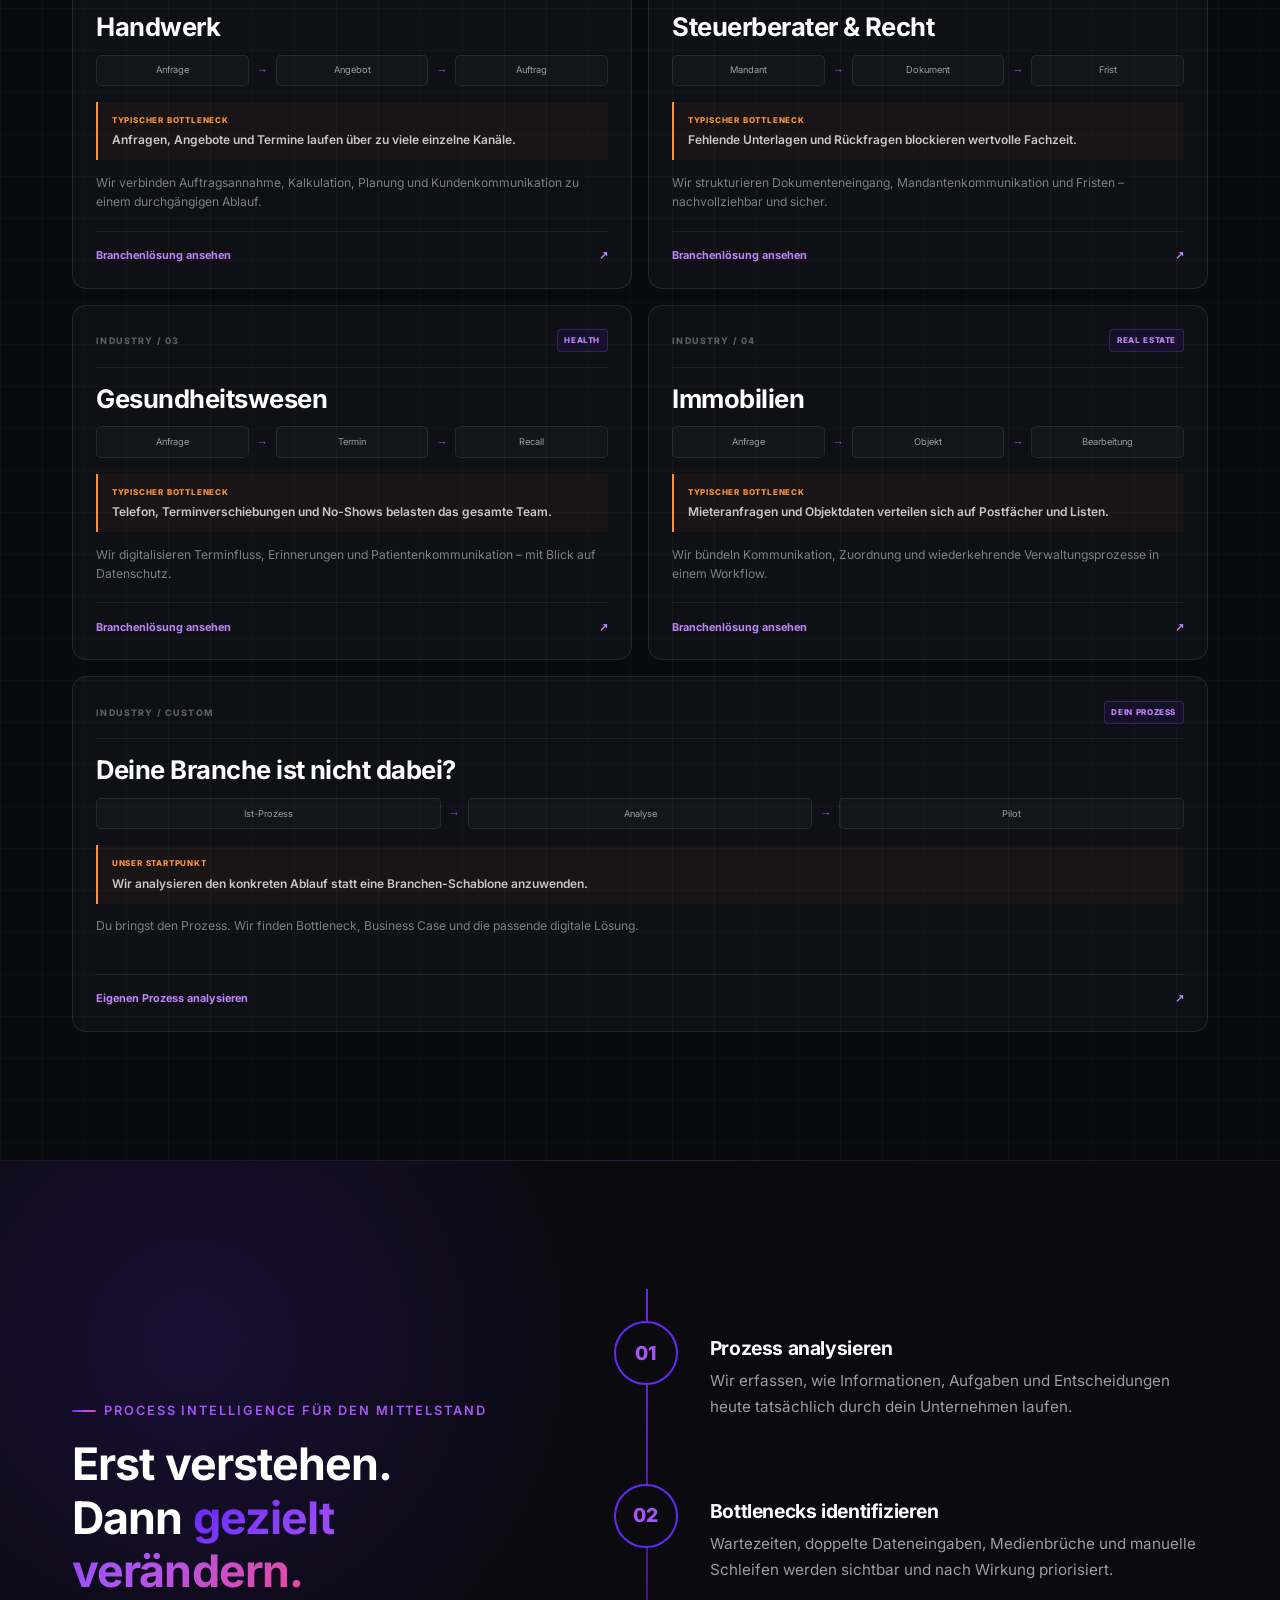
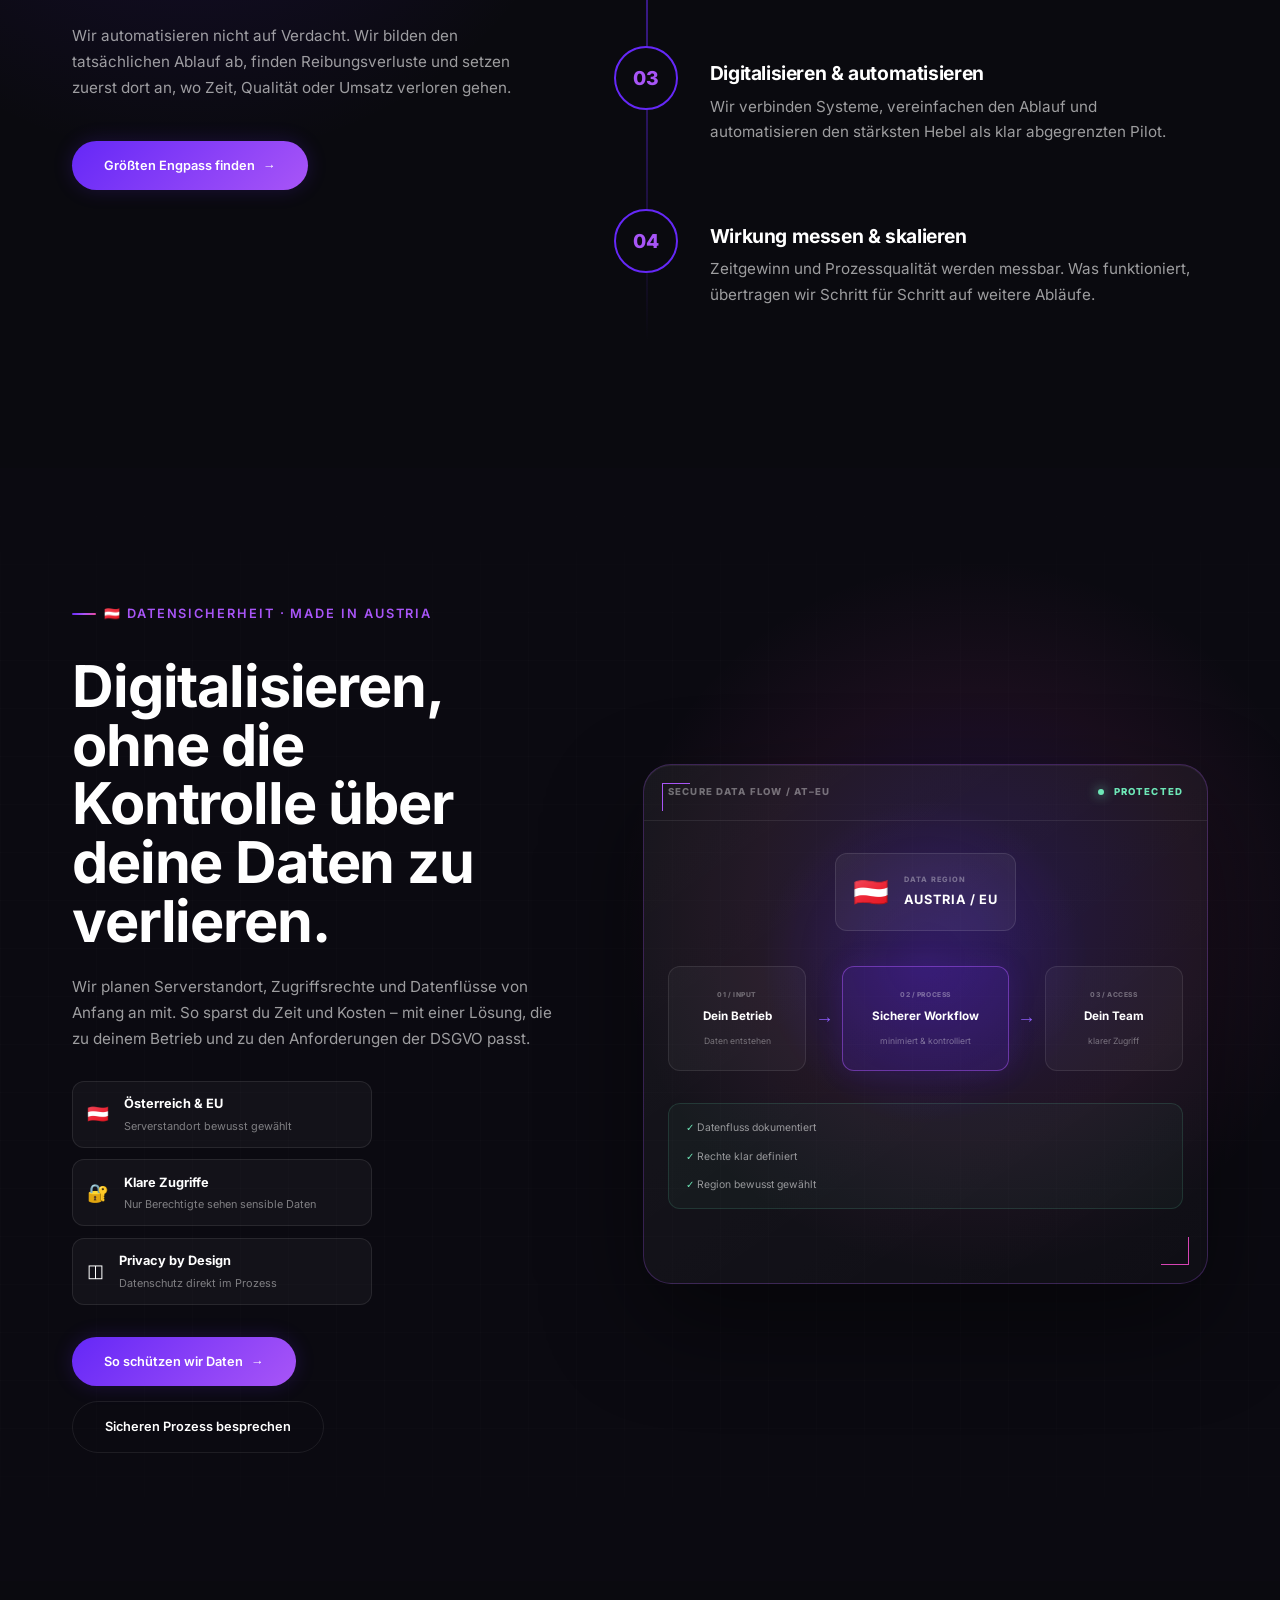
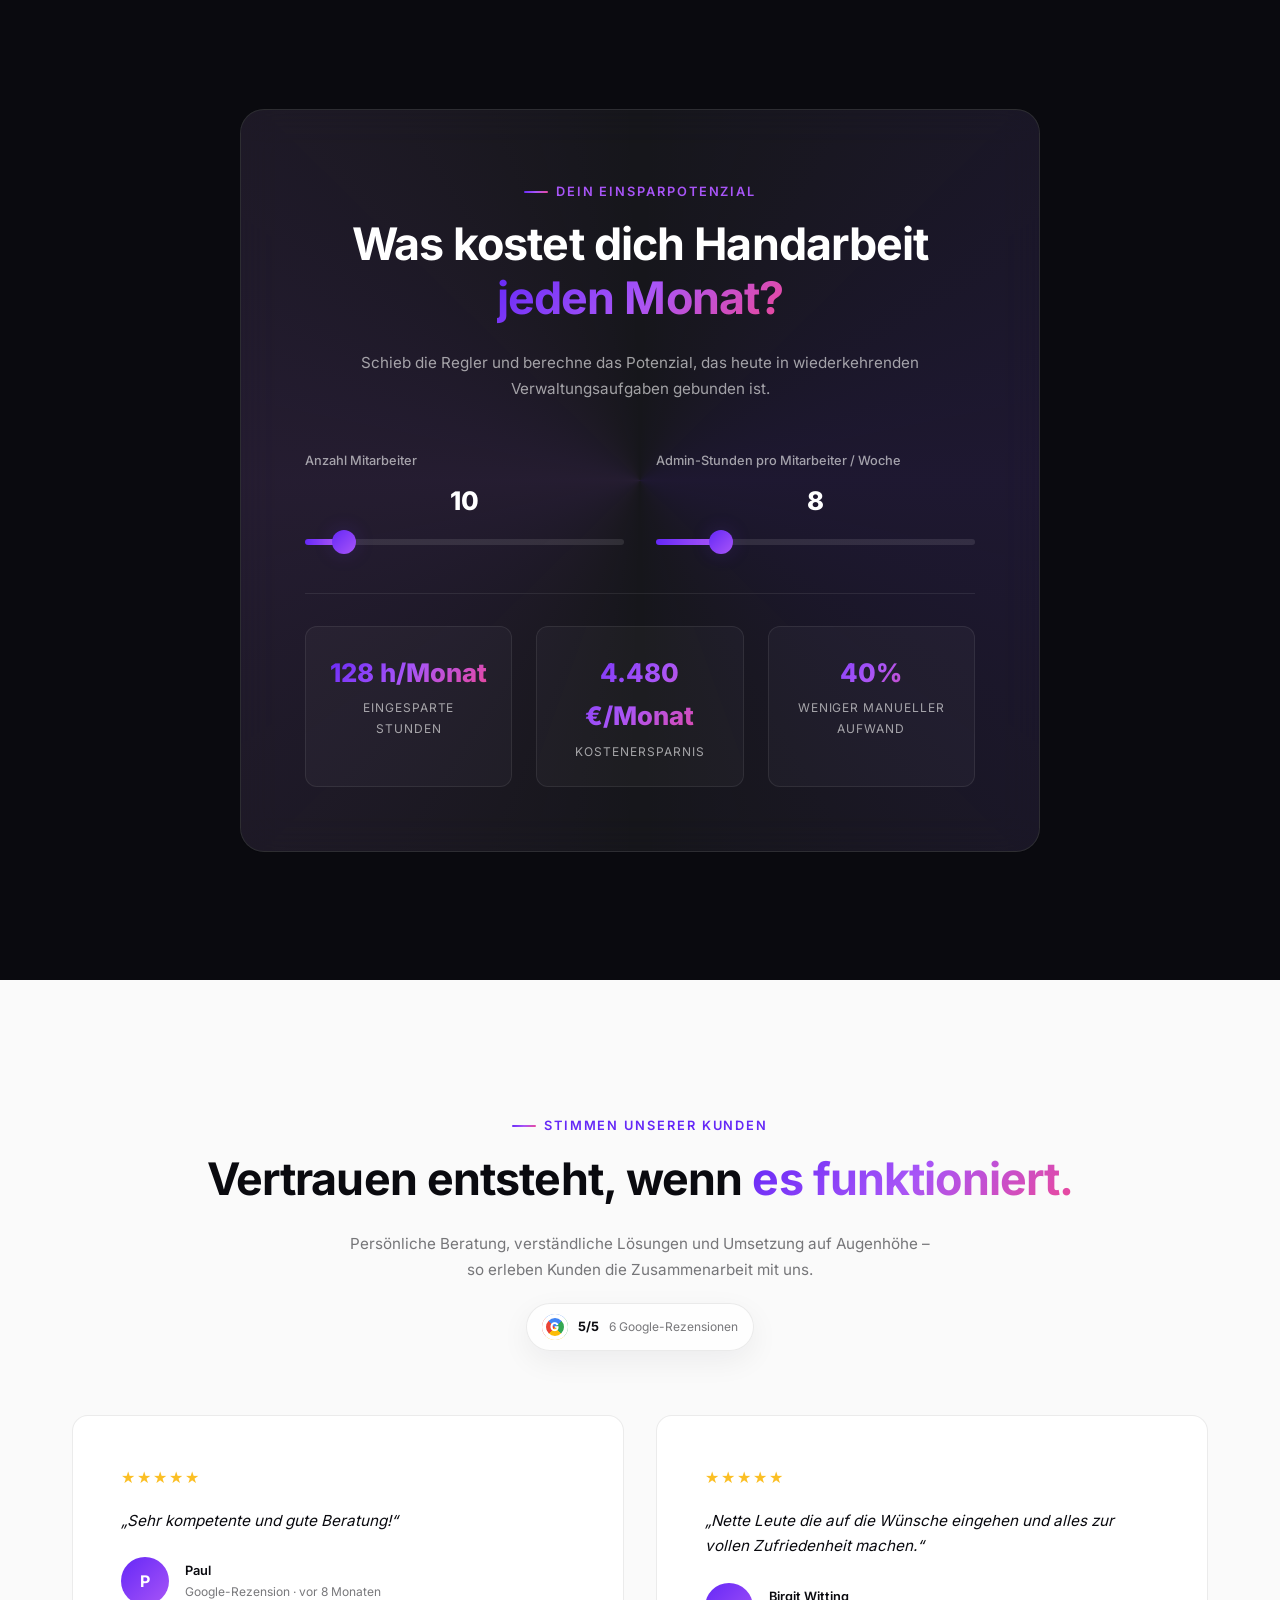
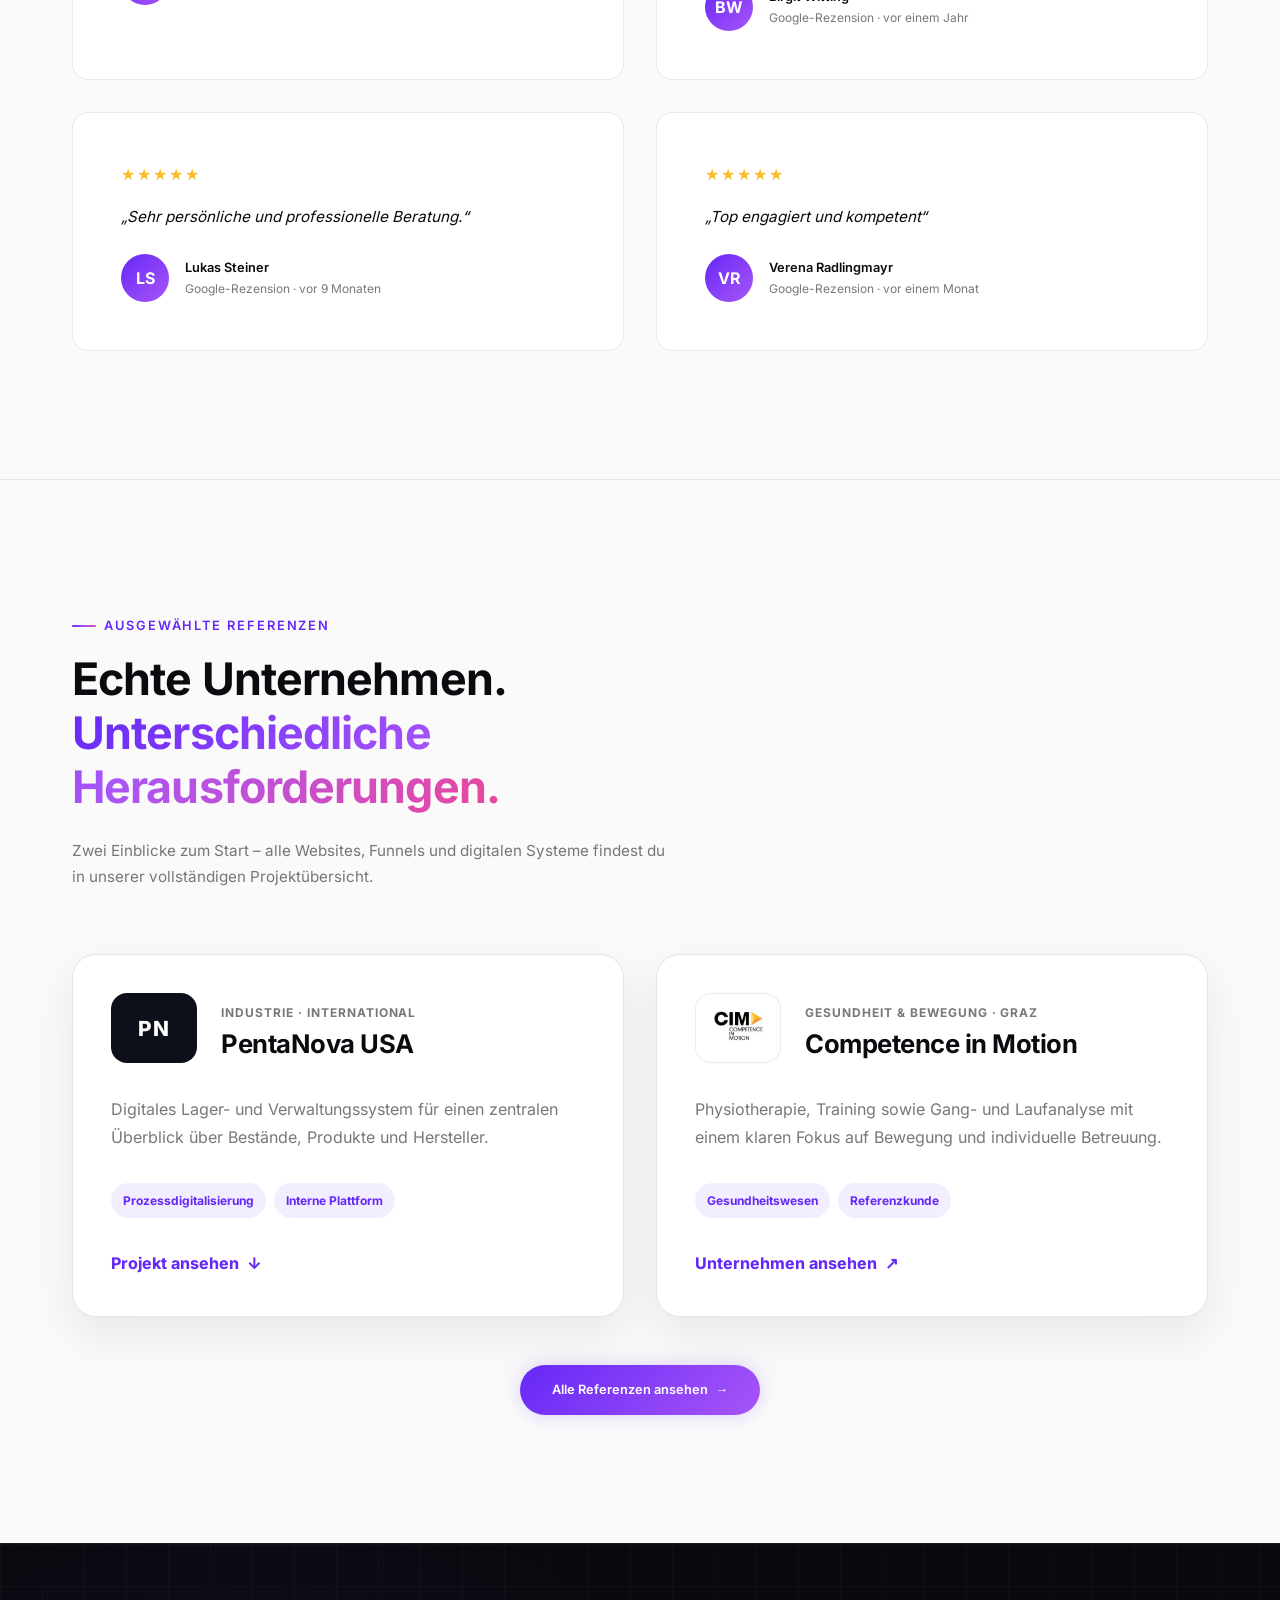
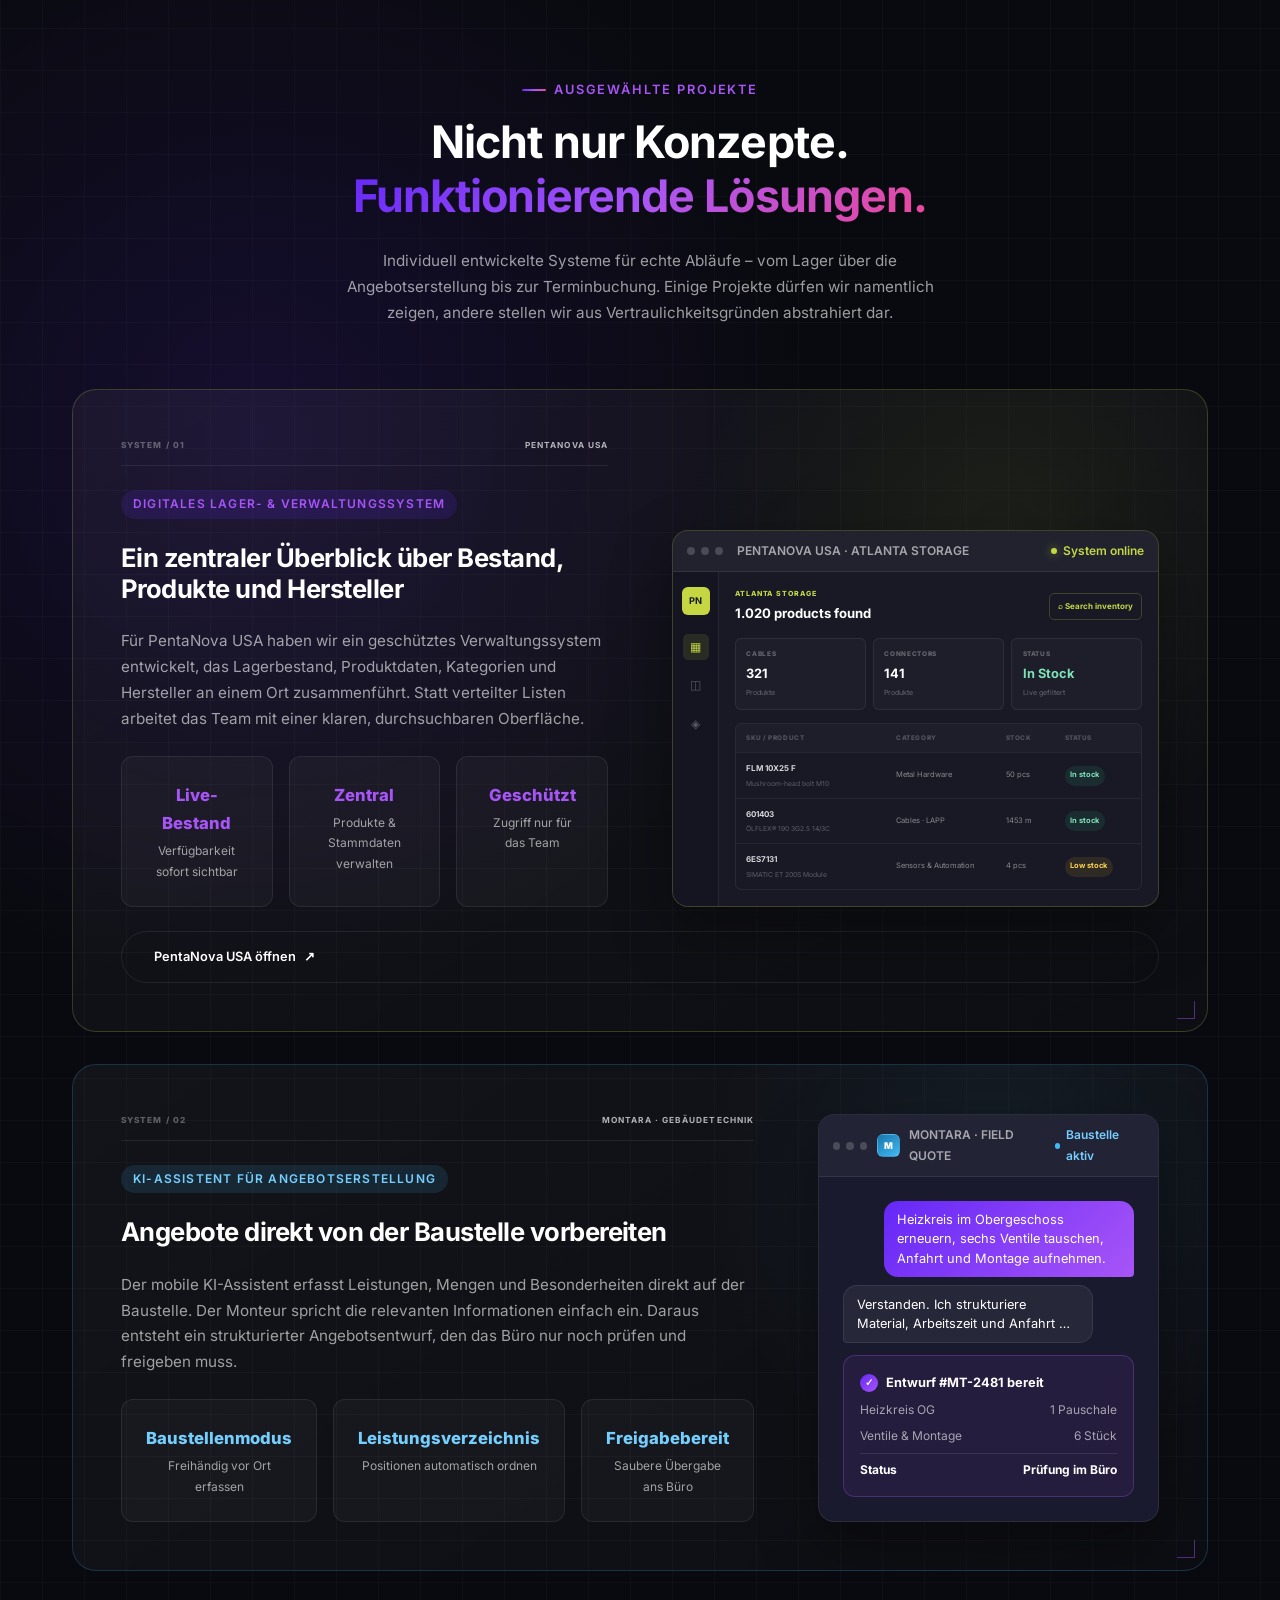
==== commit eb9bbbdf: "Restore original process headline" ====
--- a/index.html
+++ b/index.html
@@ -279,8 +279,8 @@
             Digitalisierung für KMU · Made in Austria
           </div>
           <h1 class="hero__title text-reveal">
-            <span class="text-reveal__line">Weniger Büro.</span>
-            <span class="text-reveal__line"><span class="text-gradient" id="typewriter-target"><span class="typewriter-text">Mehr Zeit fürs Geschäft.</span><span class="typewriter-cursor"></span></span></span>
+            <span class="text-reveal__line">Deine Prozesse.</span>
+            <span class="text-reveal__line"><span class="text-gradient" id="typewriter-target"><span class="typewriter-text">Intelligent optimiert.</span><span class="typewriter-cursor"></span></span></span>
           </h1>
           <p class="hero__subtitle">
             Wir digitalisieren und automatisieren wiederkehrende Abläufe in österreichischen KMU – mit einem klaren Ziel: 10+ Stunden weniger Verwaltungsaufwand pro Woche. Im Prozess-Check zeigen wir, ob und wo dieses Potenzial in deinem Betrieb steckt.
@@ -1557,6 +1557,6 @@
     </a>
   </div>
 
-  <script src="js/main.js?v=20261005b" defer></script>
+  <script src="js/main.js?v=20261006b" defer></script>
 </body>
 </html>
--- a/css/style.css
+++ b/css/style.css
@@ -7029,3 +7029,511 @@
     flex: 1;
   }
 }
+
+/* ---------- Reference Archive / Epic Editorial Edition ---------- */
+.reference-archive-hero {
+  min-height: 100svh;
+  isolation: isolate;
+  padding-top: calc(var(--nav-height) + clamp(5rem, 10vw, 9rem));
+  background:
+    radial-gradient(circle at 78% 32%, rgba(101,40,247,0.34), transparent 28%),
+    radial-gradient(circle at 15% 82%, rgba(219,39,119,0.2), transparent 31%),
+    linear-gradient(135deg, #08090e 0%, #0b0913 55%, #10091a 100%);
+}
+
+.reference-archive-hero::before {
+  content: "SELECTED / WORK";
+  position: absolute;
+  right: -0.04em;
+  bottom: -0.12em;
+  z-index: -1;
+  color: rgba(255,255,255,0.025);
+  font-size: clamp(5rem, 15vw, 14rem);
+  font-weight: 900;
+  line-height: 0.8;
+  letter-spacing: -0.08em;
+  white-space: nowrap;
+}
+
+.reference-archive-hero__grid {
+  opacity: 0.55;
+  background-size: 68px 68px;
+  transform: perspective(700px) rotateX(12deg) scale(1.08);
+  transform-origin: center bottom;
+}
+
+.reference-archive-hero__halo {
+  position: absolute;
+  top: 50%;
+  right: clamp(-16rem, -8vw, -5rem);
+  z-index: -1;
+  width: min(58vw, 760px);
+  aspect-ratio: 1;
+  transform: translateY(-50%);
+}
+
+.reference-archive-hero__halo span {
+  position: absolute;
+  inset: 0;
+  border: 1px solid rgba(174,112,255,0.16);
+  border-radius: 50%;
+  box-shadow: inset 0 0 80px rgba(101,40,247,0.04);
+  animation: referenceHalo 12s ease-in-out infinite alternate;
+}
+
+.reference-archive-hero__halo span:nth-child(2) {
+  inset: 16%;
+  border-color: rgba(236,72,153,0.2);
+  animation-delay: -4s;
+}
+
+.reference-archive-hero__halo span:nth-child(3) {
+  inset: 34%;
+  border-color: rgba(255,255,255,0.2);
+  animation-delay: -8s;
+}
+
+.reference-archive-hero__inner {
+  max-width: 1180px;
+}
+
+.reference-archive-hero h1 {
+  max-width: 1100px;
+  font-size: clamp(3.75rem, 8.5vw, 8rem);
+  line-height: 0.9;
+  text-wrap: balance;
+}
+
+.reference-archive-hero__inner > p {
+  max-width: 720px;
+  font-size: clamp(1.05rem, 1.5vw, 1.25rem);
+}
+
+.reference-archive-hero__stats {
+  gap: 0;
+  width: fit-content;
+  overflow: hidden;
+  border: 1px solid rgba(255,255,255,0.1);
+  border-radius: 18px;
+  background: rgba(255,255,255,0.035);
+  backdrop-filter: blur(18px);
+  -webkit-backdrop-filter: blur(18px);
+}
+
+.reference-archive-hero__stats div {
+  min-width: 190px;
+  padding: 1.25rem 1.5rem;
+  border-left: 0;
+}
+
+.reference-archive-hero__stats div + div {
+  border-left: 1px solid rgba(255,255,255,0.1);
+}
+
+.reference-archive-hero__scroll {
+  display: inline-flex;
+  align-items: center;
+  gap: 0.75rem;
+  margin-top: var(--space-2xl);
+  color: rgba(255,255,255,0.72);
+  font-size: var(--font-small);
+  font-weight: 700;
+  text-decoration: none;
+}
+
+.reference-archive-hero__scroll span {
+  display: grid;
+  place-items: center;
+  width: 38px;
+  height: 38px;
+  border: 1px solid rgba(255,255,255,0.2);
+  border-radius: 50%;
+  animation: referenceScroll 2s ease-in-out infinite;
+}
+
+.reference-archive {
+  position: relative;
+  overflow: hidden;
+  padding-top: clamp(6rem, 10vw, 10rem);
+  background:
+    radial-gradient(circle at 90% 7%, rgba(101,40,247,0.16), transparent 22%),
+    linear-gradient(180deg, #08090d, #0b0b12 55%, #08090d);
+}
+
+.reference-archive::before {
+  content: "";
+  position: absolute;
+  inset: 0;
+  pointer-events: none;
+  background-image: linear-gradient(rgba(255,255,255,0.025) 1px, transparent 1px);
+  background-size: 100% 128px;
+}
+
+.reference-archive__intro {
+  position: relative;
+  max-width: 1000px;
+  margin-bottom: clamp(4rem, 8vw, 8rem);
+}
+
+.reference-archive__intro > div {
+  display: flex;
+  align-items: center;
+  justify-content: space-between;
+  gap: 1rem;
+  margin-bottom: var(--space-lg);
+}
+
+.reference-archive__counter {
+  color: rgba(255,255,255,0.38);
+  font-size: var(--font-caption);
+  font-weight: 800;
+  letter-spacing: 0.16em;
+}
+
+.reference-archive__intro .section-title {
+  color: #fff;
+  font-size: clamp(2.7rem, 6vw, 6rem);
+  line-height: 0.98;
+}
+
+.reference-archive__intro > p {
+  max-width: 660px;
+  margin-top: var(--space-xl);
+  color: rgba(255,255,255,0.56);
+  font-size: 1.05rem;
+  line-height: 1.75;
+}
+
+.reference-archive__grid {
+  display: grid;
+  grid-template-columns: 1fr;
+  gap: clamp(2.5rem, 6vw, 6rem);
+}
+
+.reference-project,
+.reference-project--featured {
+  --project-accent: #8b5cf6;
+  position: relative;
+  isolation: isolate;
+  display: grid;
+  grid-template-columns: minmax(0, 1.12fr) minmax(360px, 0.88fr);
+  min-height: 610px;
+  overflow: hidden;
+  border: 1px solid rgba(255,255,255,0.1);
+  border-radius: clamp(24px, 3vw, 42px);
+  background: #111119;
+  box-shadow: 0 45px 110px rgba(0,0,0,0.38);
+  transition: transform 0.5s cubic-bezier(.2,.8,.2,1), border-color 0.5s ease, box-shadow 0.5s ease;
+}
+
+.reference-project:hover {
+  transform: translateY(-8px);
+  border-color: color-mix(in srgb, var(--project-accent) 48%, transparent);
+  box-shadow: 0 55px 130px rgba(0,0,0,0.5), 0 0 80px color-mix(in srgb, var(--project-accent) 11%, transparent);
+}
+
+.reference-project:nth-child(even) {
+  grid-template-columns: minmax(360px, 0.88fr) minmax(0, 1.12fr);
+}
+
+.reference-project:nth-child(even) .reference-project__visual { order: 2; }
+.reference-project:nth-child(even) .reference-project__content { order: 1; }
+
+.reference-project:nth-child(2) { --project-accent: #d7b76d; }
+.reference-project:nth-child(3) { --project-accent: #d77792; }
+.reference-project:nth-child(4) { --project-accent: #54a8d6; }
+.reference-project:nth-child(5) { --project-accent: #4bc29d; }
+.reference-project:nth-child(6) { --project-accent: #74a8c1; }
+
+.reference-project::before {
+  content: "";
+  position: absolute;
+  top: 0;
+  right: 8%;
+  left: 8%;
+  z-index: 3;
+  height: 1px;
+  background: linear-gradient(90deg, transparent, var(--project-accent), transparent);
+  opacity: 0.85;
+}
+
+.reference-project__visual,
+.reference-project--featured .reference-project__visual {
+  min-height: 610px;
+  padding: clamp(2rem, 5vw, 5rem);
+  transition: transform 0.7s cubic-bezier(.2,.8,.2,1), filter 0.7s ease;
+}
+
+.reference-project:hover .reference-project__visual {
+  transform: scale(1.018);
+  filter: saturate(1.08);
+}
+
+.reference-project__visual::after {
+  content: "";
+  position: absolute;
+  inset: 0;
+  pointer-events: none;
+  background: linear-gradient(110deg, transparent 25%, rgba(255,255,255,0.08) 48%, transparent 70%);
+  transform: translateX(-130%);
+  transition: transform 1s cubic-bezier(.2,.8,.2,1);
+}
+
+.reference-project:hover .reference-project__visual::after {
+  transform: translateX(130%);
+}
+
+.reference-project__signal {
+  top: clamp(1.5rem, 3vw, 2.5rem);
+  left: clamp(1.5rem, 3vw, 2.5rem);
+  z-index: 2;
+  padding: 0.5rem 0.7rem;
+  border: 1px solid rgba(255,255,255,0.13);
+  border-radius: 999px;
+  background: rgba(8,9,14,0.25);
+  backdrop-filter: blur(12px);
+  -webkit-backdrop-filter: blur(12px);
+}
+
+.reference-project__content {
+  position: relative;
+  z-index: 1;
+  justify-content: center;
+  overflow: hidden;
+  padding: clamp(2.25rem, 5vw, 5.5rem);
+  background:
+    radial-gradient(circle at 100% 0%, color-mix(in srgb, var(--project-accent) 13%, transparent), transparent 35%),
+    #111119;
+}
+
+.reference-project__content::after {
+  content: attr(data-index);
+  position: absolute;
+  right: -0.02em;
+  bottom: -0.18em;
+  z-index: -1;
+  color: rgba(255,255,255,0.025);
+  font-size: clamp(9rem, 18vw, 17rem);
+  font-weight: 900;
+  line-height: 1;
+  letter-spacing: -0.09em;
+}
+
+.reference-project__content h2 {
+  margin: var(--space-lg) 0 var(--space-xl);
+  color: #fff;
+  font-size: clamp(2.4rem, 4.5vw, 4.6rem);
+  line-height: 0.98;
+  letter-spacing: -0.05em;
+}
+
+.reference-project__content > p {
+  max-width: 590px;
+  color: rgba(255,255,255,0.62);
+  font-size: clamp(1rem, 1.25vw, 1.12rem);
+  line-height: 1.8;
+}
+
+.reference-project__meta {
+  justify-content: flex-start;
+  gap: 0.85rem;
+  color: var(--project-accent);
+}
+
+.reference-project__meta span + span::before {
+  content: "/";
+  margin-right: 0.85rem;
+  color: rgba(255,255,255,0.24);
+}
+
+.reference-project__tags {
+  margin: var(--space-xl) 0 var(--space-2xl);
+}
+
+.reference-project__tags span {
+  border: 1px solid rgba(255,255,255,0.1);
+  background: rgba(255,255,255,0.045);
+  color: rgba(255,255,255,0.7);
+}
+
+.reference-project__content > a {
+  align-items: center;
+  gap: 0.75rem;
+  padding: 0.8rem 1.1rem;
+  border: 1px solid color-mix(in srgb, var(--project-accent) 45%, transparent);
+  border-radius: 999px;
+  color: #fff;
+  background: color-mix(in srgb, var(--project-accent) 9%, transparent);
+  transition: background 0.25s ease, border-color 0.25s ease;
+}
+
+.reference-project__content > a:hover {
+  border-color: var(--project-accent);
+  background: color-mix(in srgb, var(--project-accent) 18%, transparent);
+}
+
+.reference-project__visual--pentanova {
+  background-size: 54px 54px, 54px 54px, auto, auto;
+}
+
+.reference-project__monogram,
+.reference-project__city-mark {
+  width: clamp(110px, 13vw, 160px);
+  height: clamp(110px, 13vw, 160px);
+  border-radius: 36px;
+  font-size: clamp(2rem, 4vw, 3.5rem);
+}
+
+.reference-project__visual--pentanova > strong,
+.reference-project__visual--cityhair > strong {
+  font-size: clamp(2rem, 3.5vw, 3.4rem);
+}
+
+.reference-project__visual--aurum > strong {
+  font-size: clamp(1rem, 1.8vw, 1.45rem);
+}
+
+.reference-project__visual--aurum > i {
+  width: 70px;
+}
+
+.reference-project__visual--aurum > p {
+  font-size: clamp(3rem, 5vw, 5.4rem);
+}
+
+.reference-project__visual--logo img {
+  width: min(66%, 360px);
+  height: 300px;
+  filter: drop-shadow(0 22px 35px rgba(0,0,0,0.12));
+}
+
+.reference-archive-cta {
+  padding-top: clamp(2rem, 6vw, 6rem);
+  background: #08090d;
+}
+
+.reference-archive-cta__card {
+  min-height: 430px;
+  overflow: hidden;
+  border: 1px solid rgba(255,255,255,0.15);
+  border-radius: clamp(26px, 4vw, 48px);
+  background:
+    radial-gradient(circle at 88% 20%, rgba(255,255,255,0.2), transparent 22%),
+    radial-gradient(circle at 25% 110%, rgba(236,72,153,0.48), transparent 38%),
+    linear-gradient(130deg, #32117e, #6928d9 58%, #bd3caf);
+}
+
+.reference-archive-cta__card h2 {
+  max-width: 820px;
+  font-size: clamp(2.5rem, 5.5vw, 5.4rem);
+  letter-spacing: -0.055em;
+}
+
+@keyframes referenceHalo {
+  0% { transform: rotate(-5deg) scale(0.96); opacity: 0.55; }
+  100% { transform: rotate(8deg) scale(1.05); opacity: 1; }
+}
+
+@keyframes referenceScroll {
+  0%, 100% { transform: translateY(0); }
+  50% { transform: translateY(5px); }
+}
+
+@media (max-width: 1050px) {
+  .reference-project,
+  .reference-project--featured,
+  .reference-project:nth-child(even) {
+    grid-template-columns: 1fr;
+    min-height: 0;
+  }
+
+  .reference-project:nth-child(even) .reference-project__visual,
+  .reference-project:nth-child(even) .reference-project__content {
+    order: initial;
+  }
+
+  .reference-project__visual,
+  .reference-project--featured .reference-project__visual {
+    min-height: 470px;
+  }
+
+  .reference-project__content {
+    min-height: 430px;
+  }
+}
+
+@media (max-width: 768px) {
+  .reference-archive-hero {
+    min-height: 100svh;
+    padding-top: calc(var(--nav-height) + 4.25rem);
+  }
+
+  .reference-archive-hero__halo {
+    top: 36%;
+    right: -45%;
+    width: 110vw;
+  }
+
+  .reference-archive-hero h1 {
+    margin-top: 1.25rem;
+    font-size: clamp(3.1rem, 15vw, 5.2rem);
+  }
+
+  .reference-archive-hero__stats {
+    width: 100%;
+    grid-template-columns: repeat(3, 1fr);
+  }
+
+  .reference-archive-hero__stats div {
+    min-width: 0;
+    padding: 1rem 0.8rem;
+  }
+
+  .reference-archive-hero__stats div + div {
+    border-top: 0;
+    border-left: 1px solid rgba(255,255,255,0.1);
+  }
+
+  .reference-archive-hero__stats strong { font-size: 1.5rem; }
+  .reference-archive-hero__stats span { font-size: 0.65rem; line-height: 1.3; }
+
+  .reference-archive__intro > div { align-items: flex-start; }
+  .reference-archive__intro .section-title { font-size: clamp(2.65rem, 12vw, 4.4rem); }
+
+  .reference-project__visual,
+  .reference-project--featured .reference-project__visual {
+    min-height: 390px;
+  }
+
+  .reference-project__content {
+    min-height: 0;
+    padding: 2rem 1.5rem 2.4rem;
+  }
+
+  .reference-project__content h2 {
+    font-size: clamp(2.25rem, 11vw, 3.4rem);
+  }
+
+  .reference-project__visual--logo img {
+    width: min(72%, 270px);
+    height: 230px;
+  }
+
+  .reference-archive-cta__card { min-height: 0; }
+}
+
+@media (max-width: 480px) {
+  .reference-archive-hero__stats span { max-width: 85px; }
+  .reference-archive-hero__scroll { margin-top: 1.5rem; }
+  .reference-project__visual,
+  .reference-project--featured .reference-project__visual { min-height: 340px; }
+  .reference-project__signal { top: 1rem; left: 1rem; }
+}
+
+@media (prefers-reduced-motion: reduce) {
+  .reference-archive-hero__halo span,
+  .reference-archive-hero__scroll span { animation: none; }
+  .reference-project,
+  .reference-project__visual,
+  .reference-project__visual::after { transition: none; }
+}
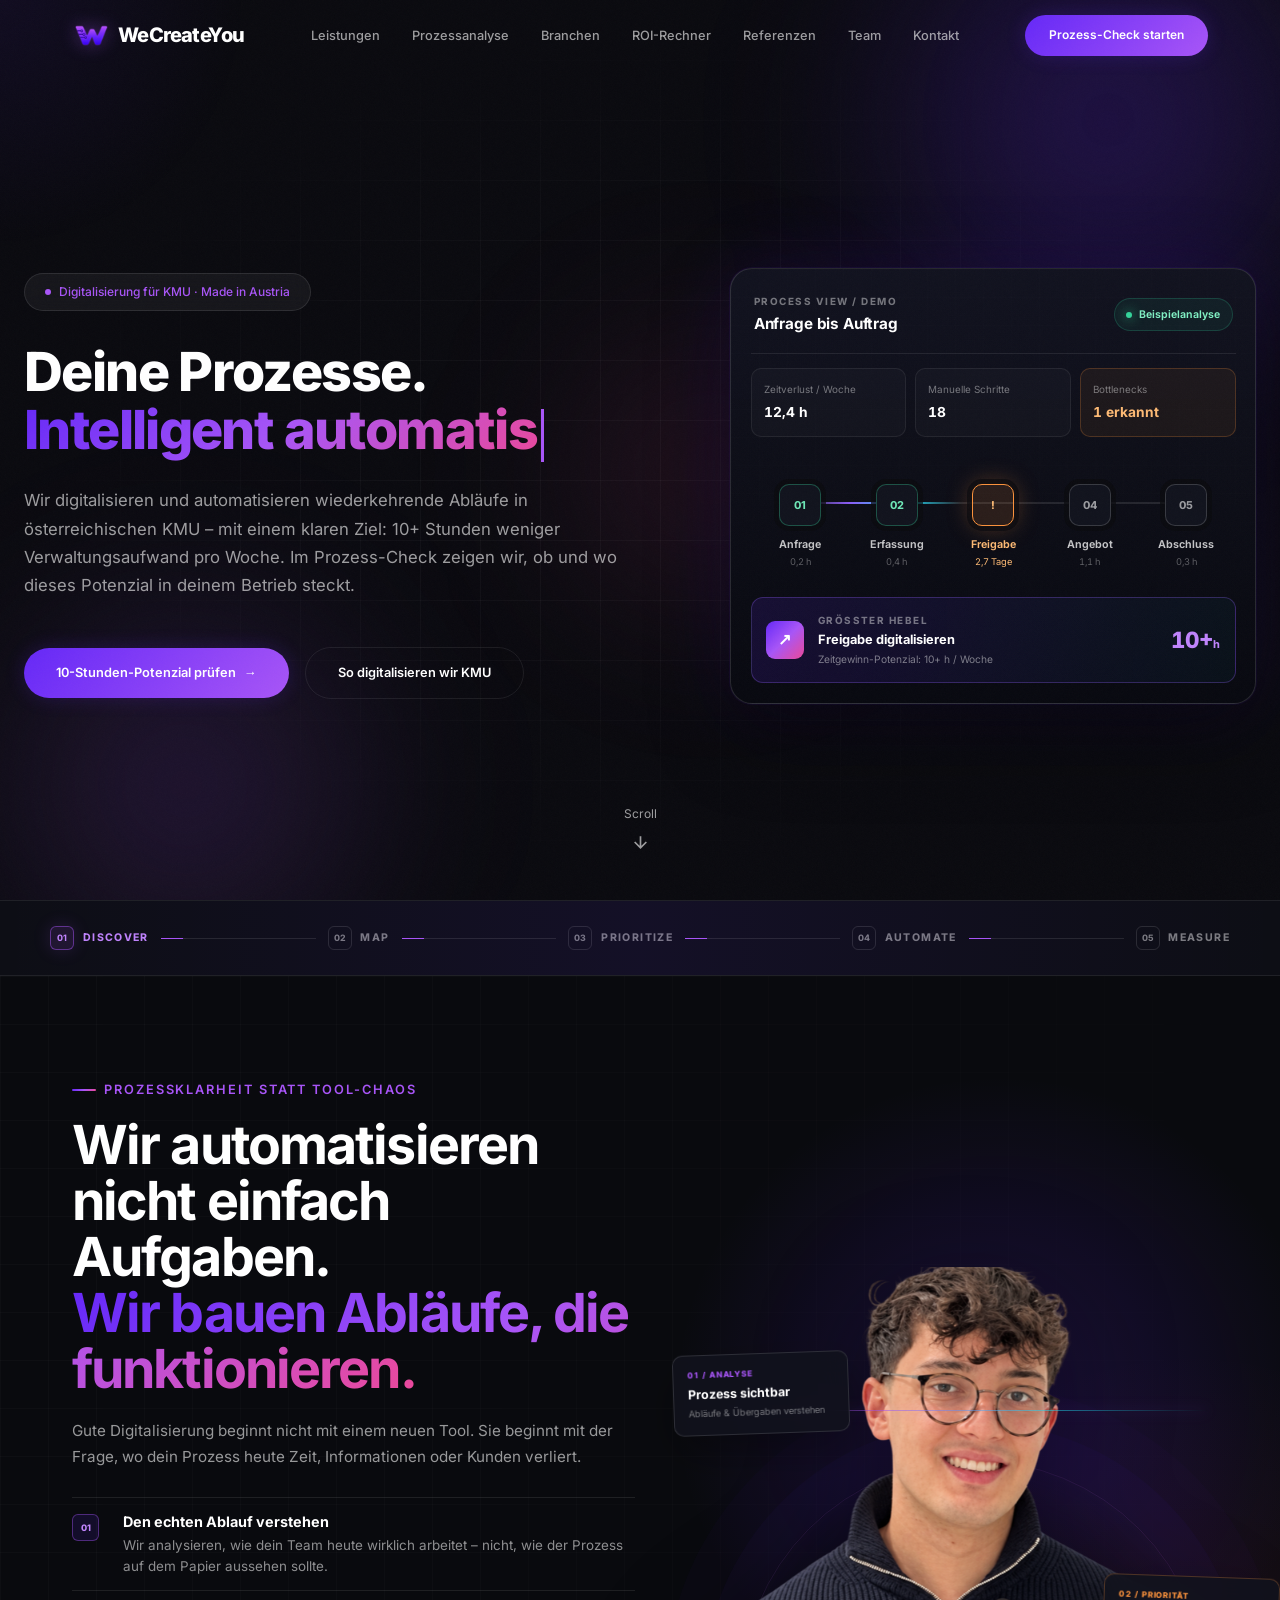
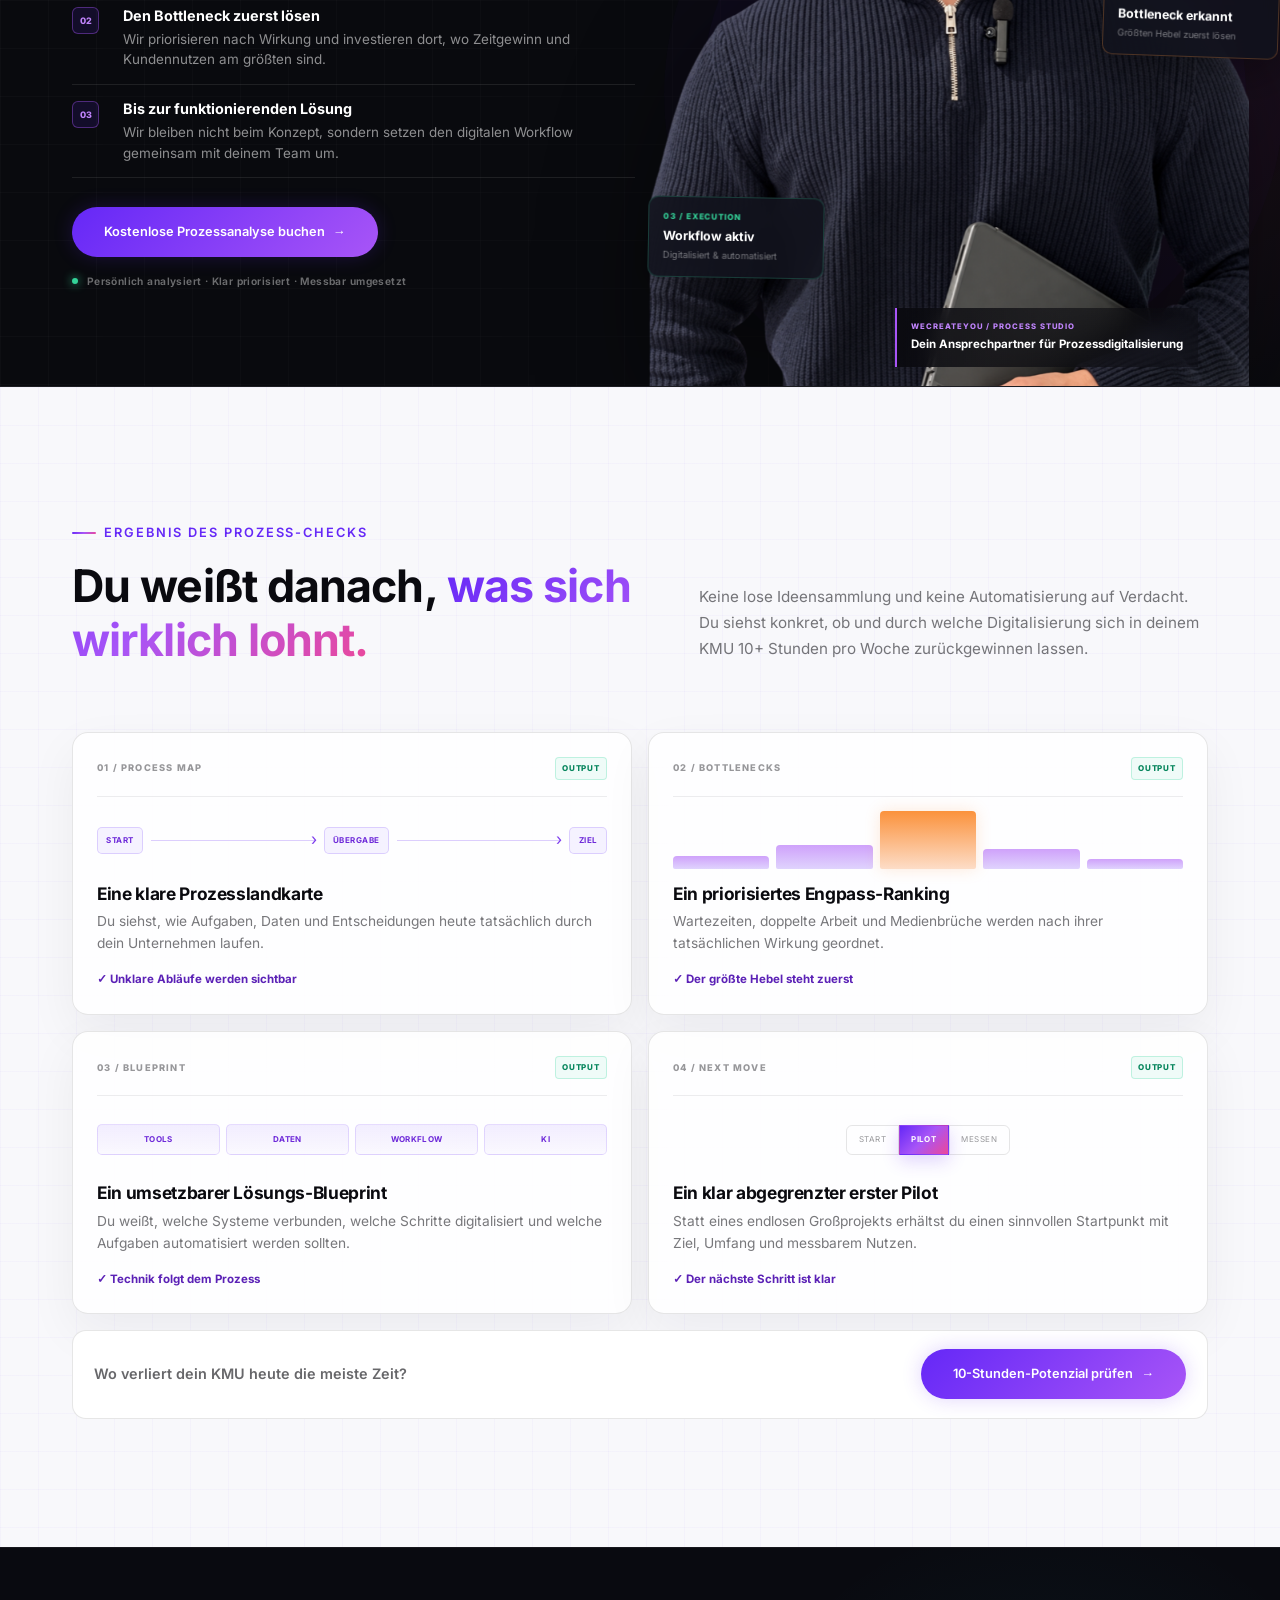
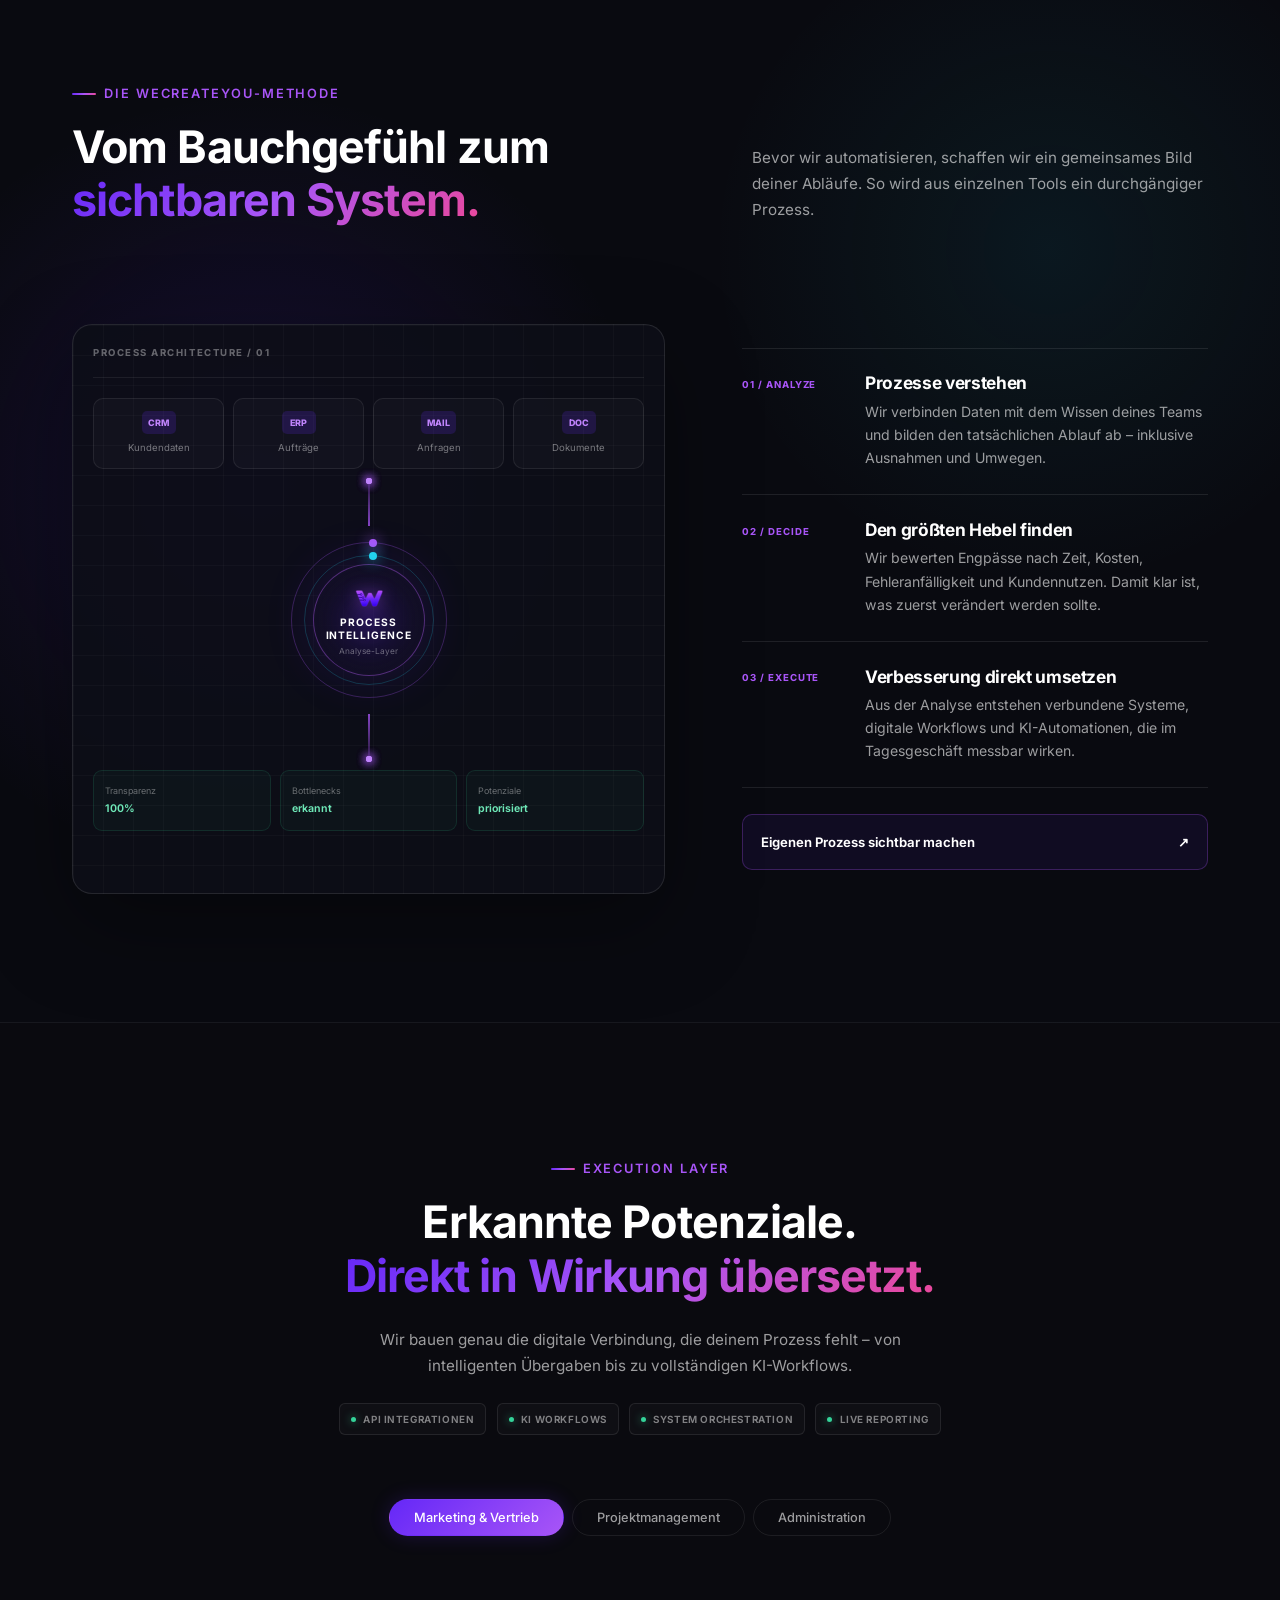
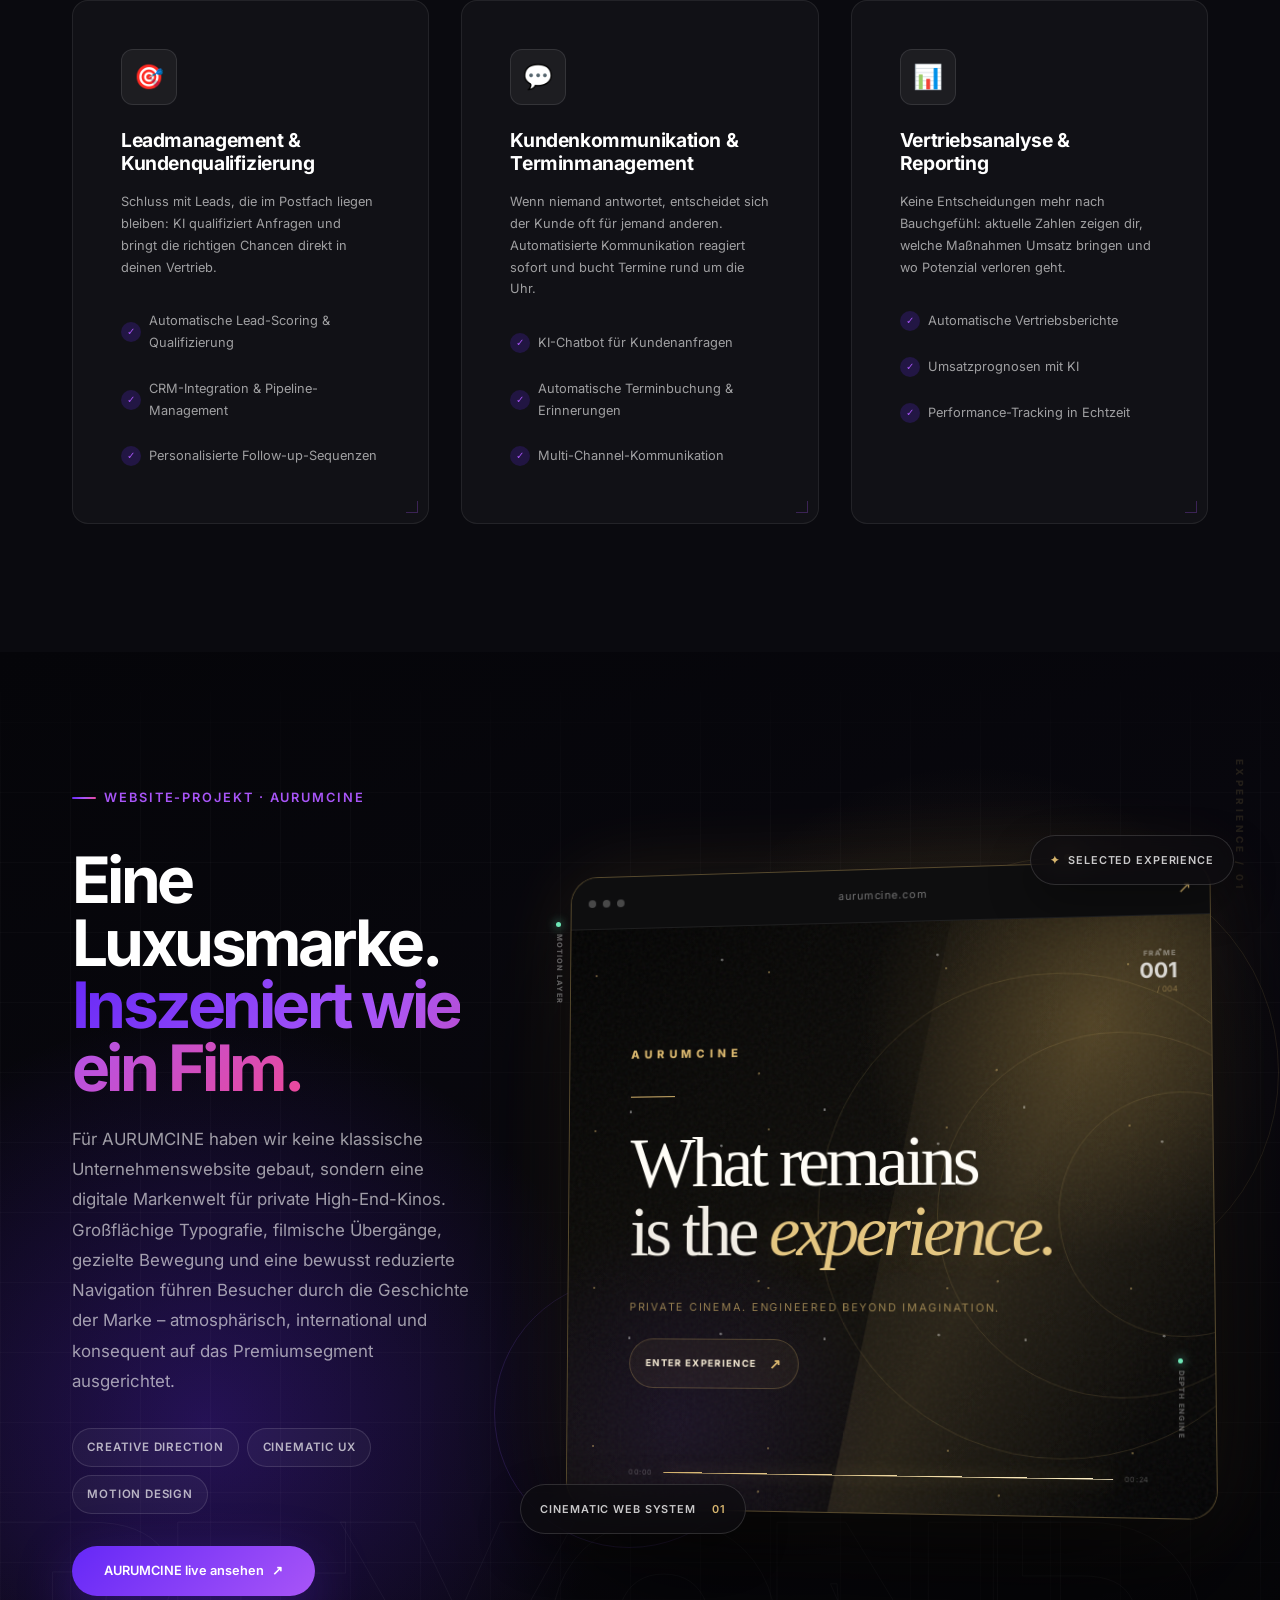
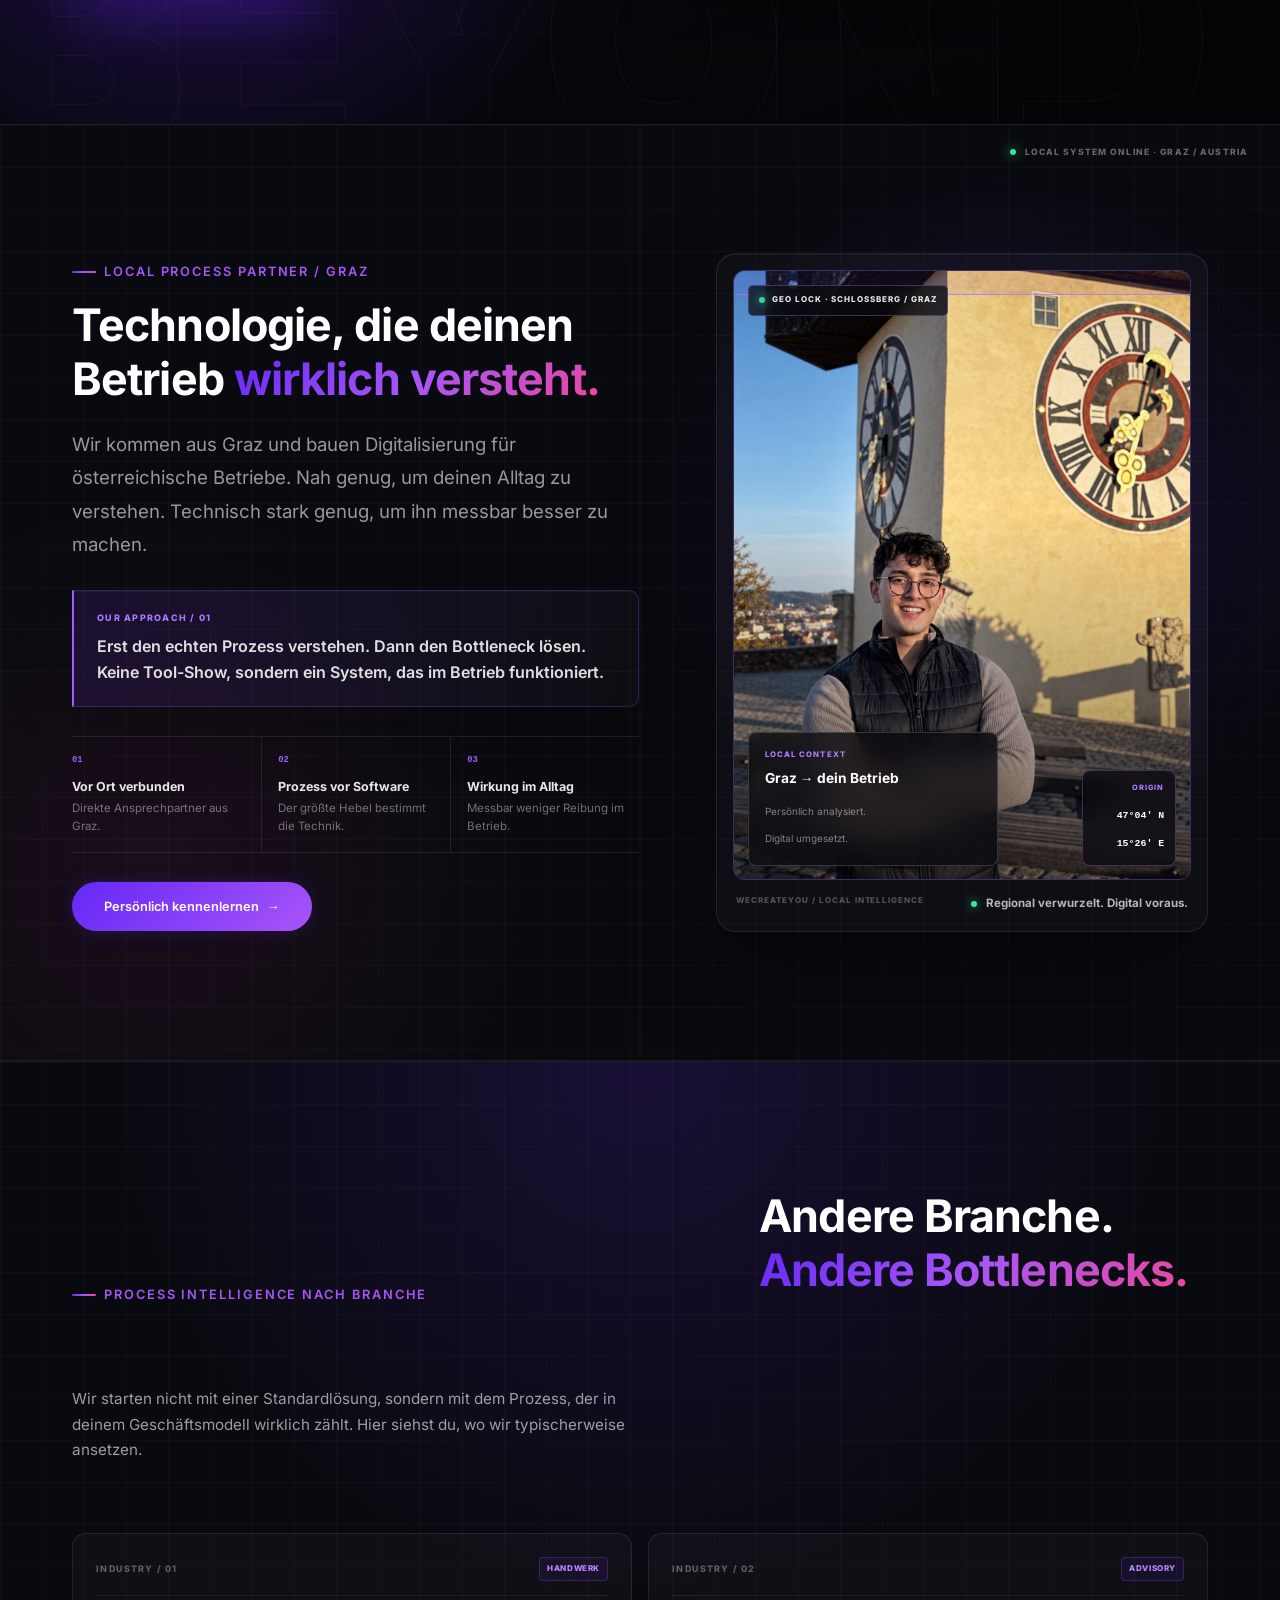
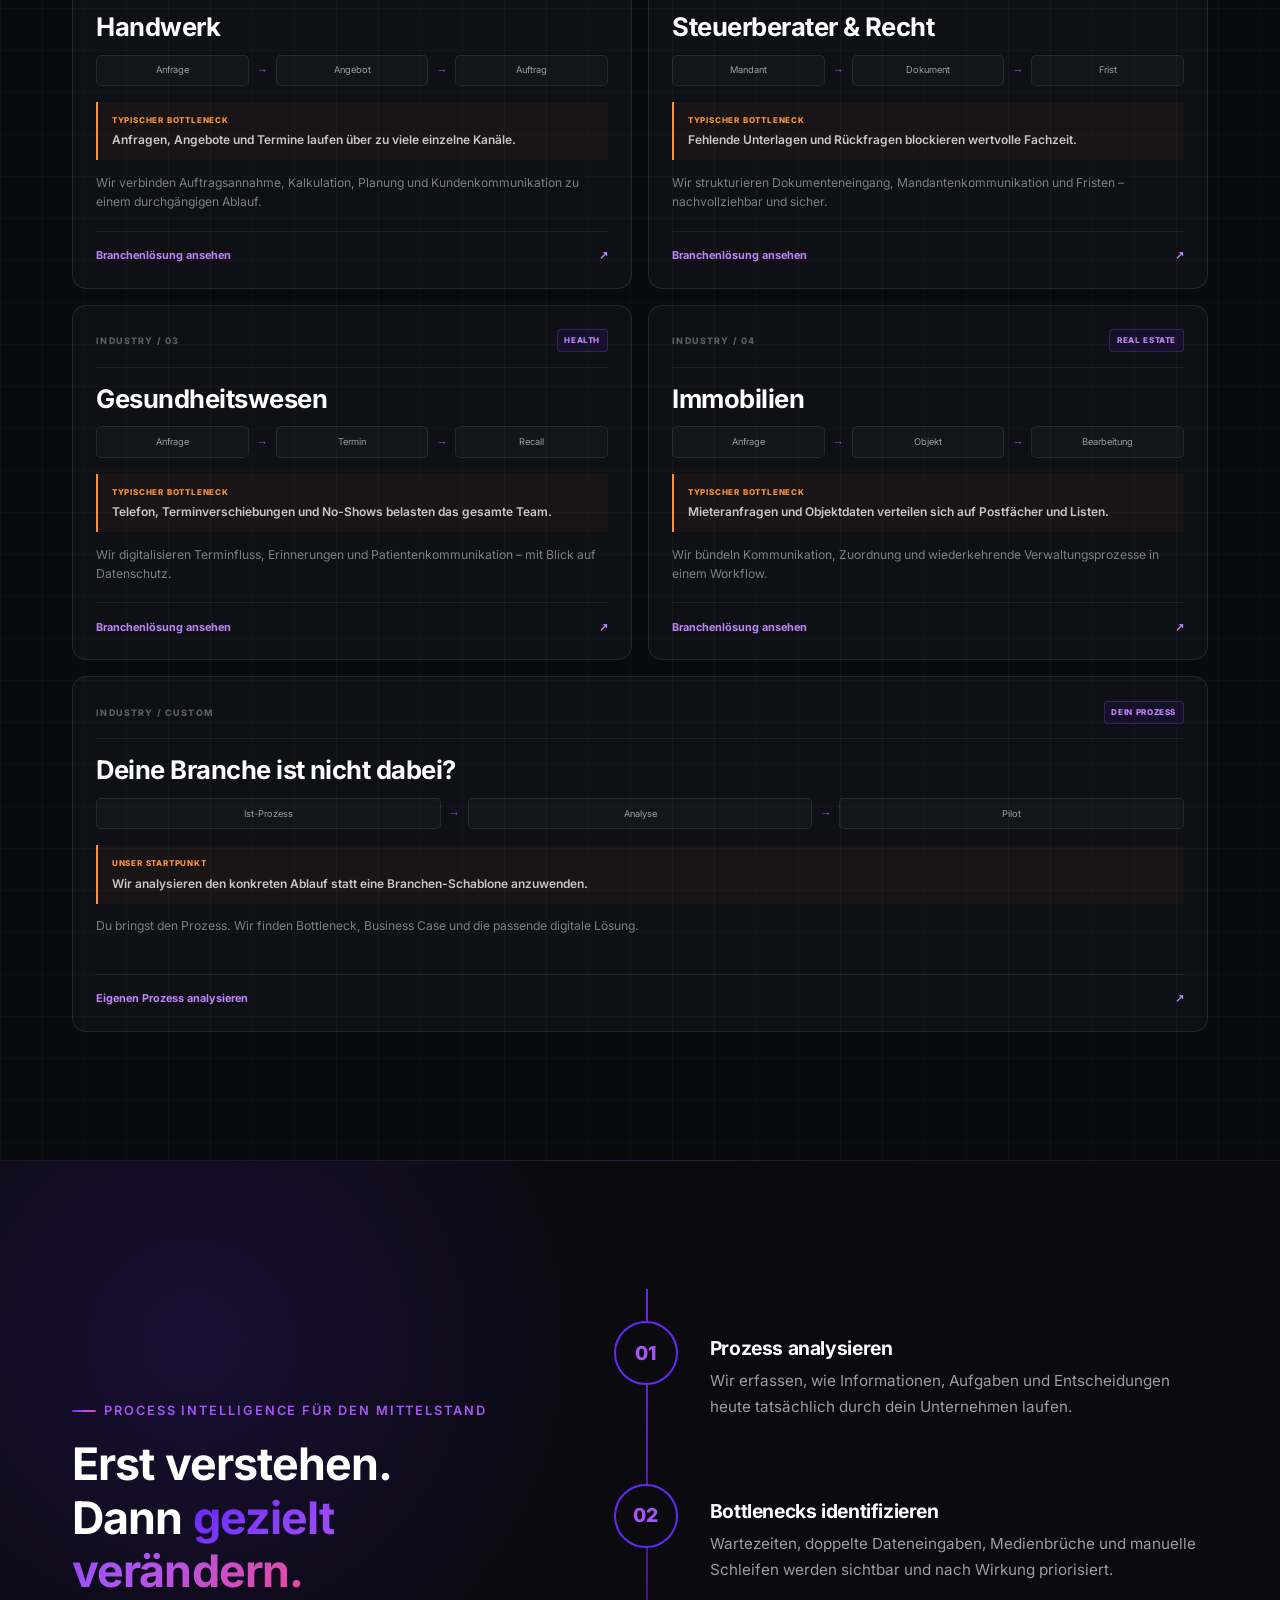
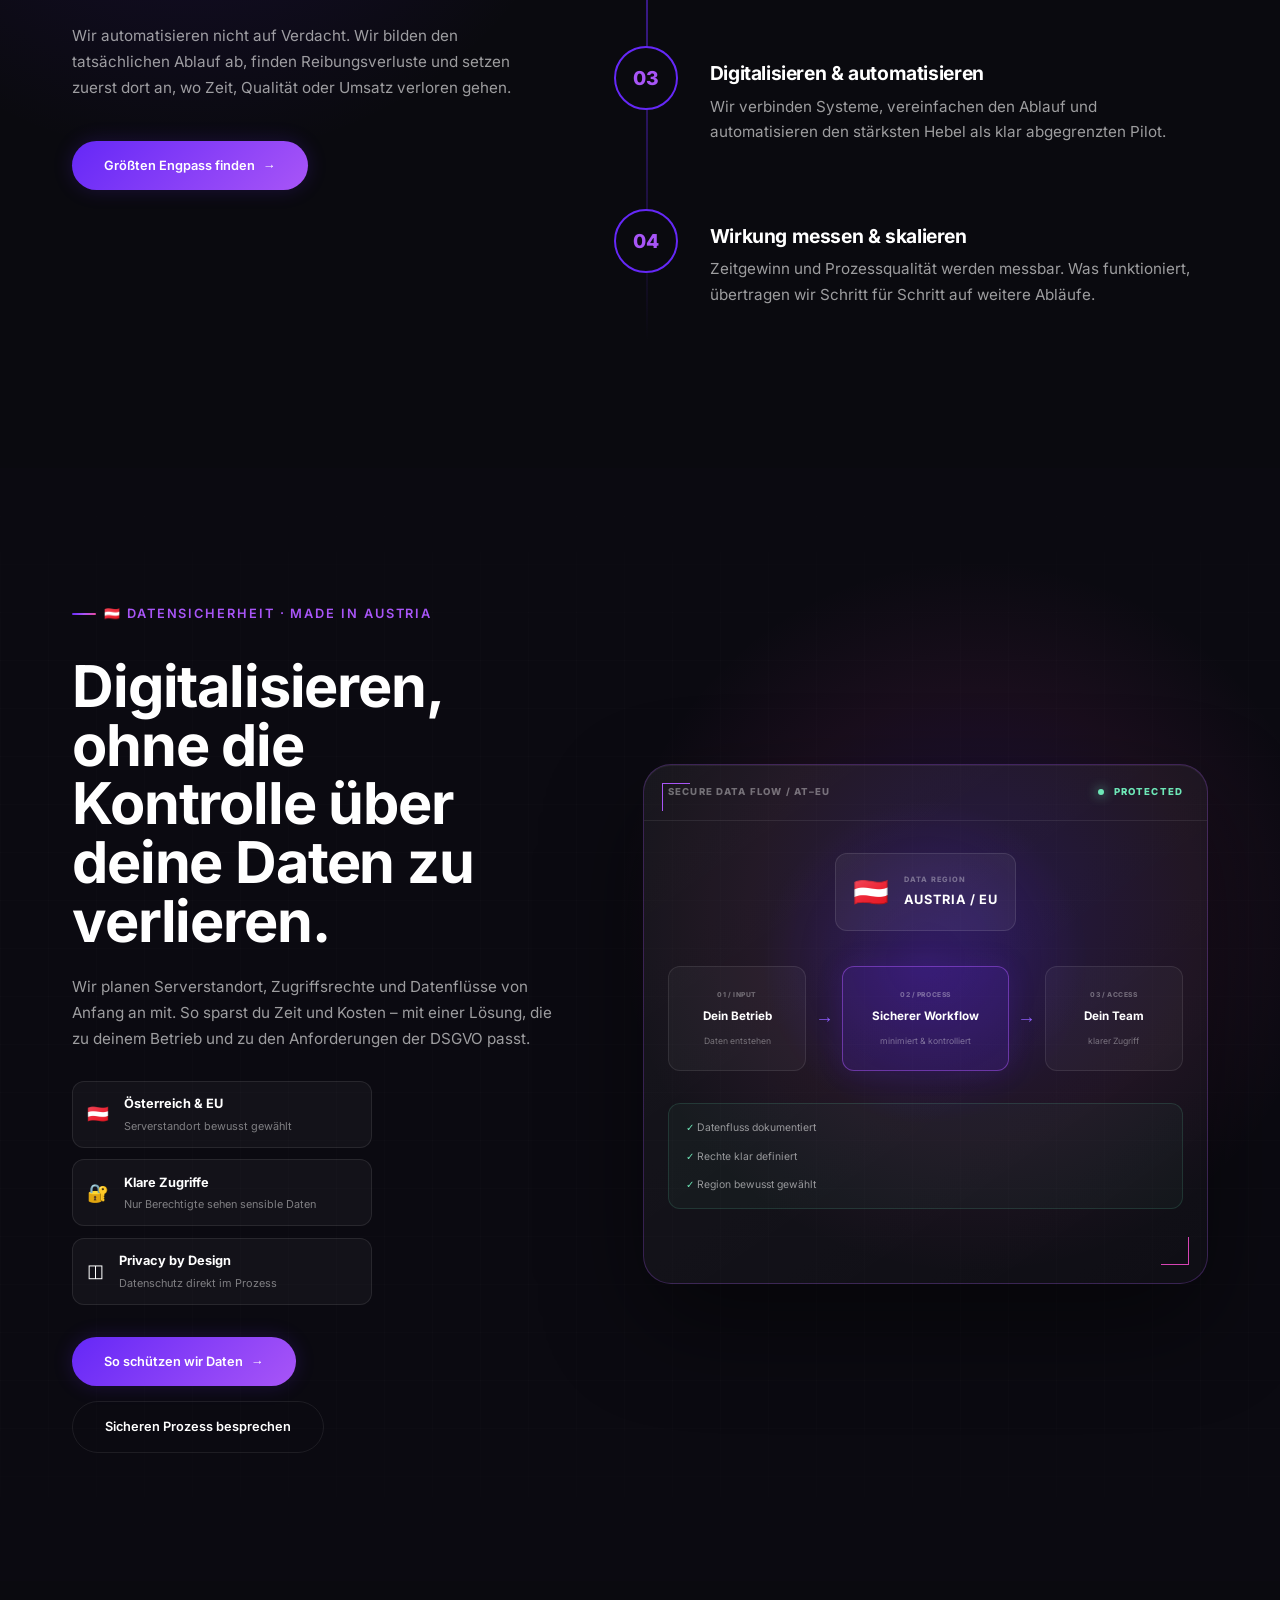
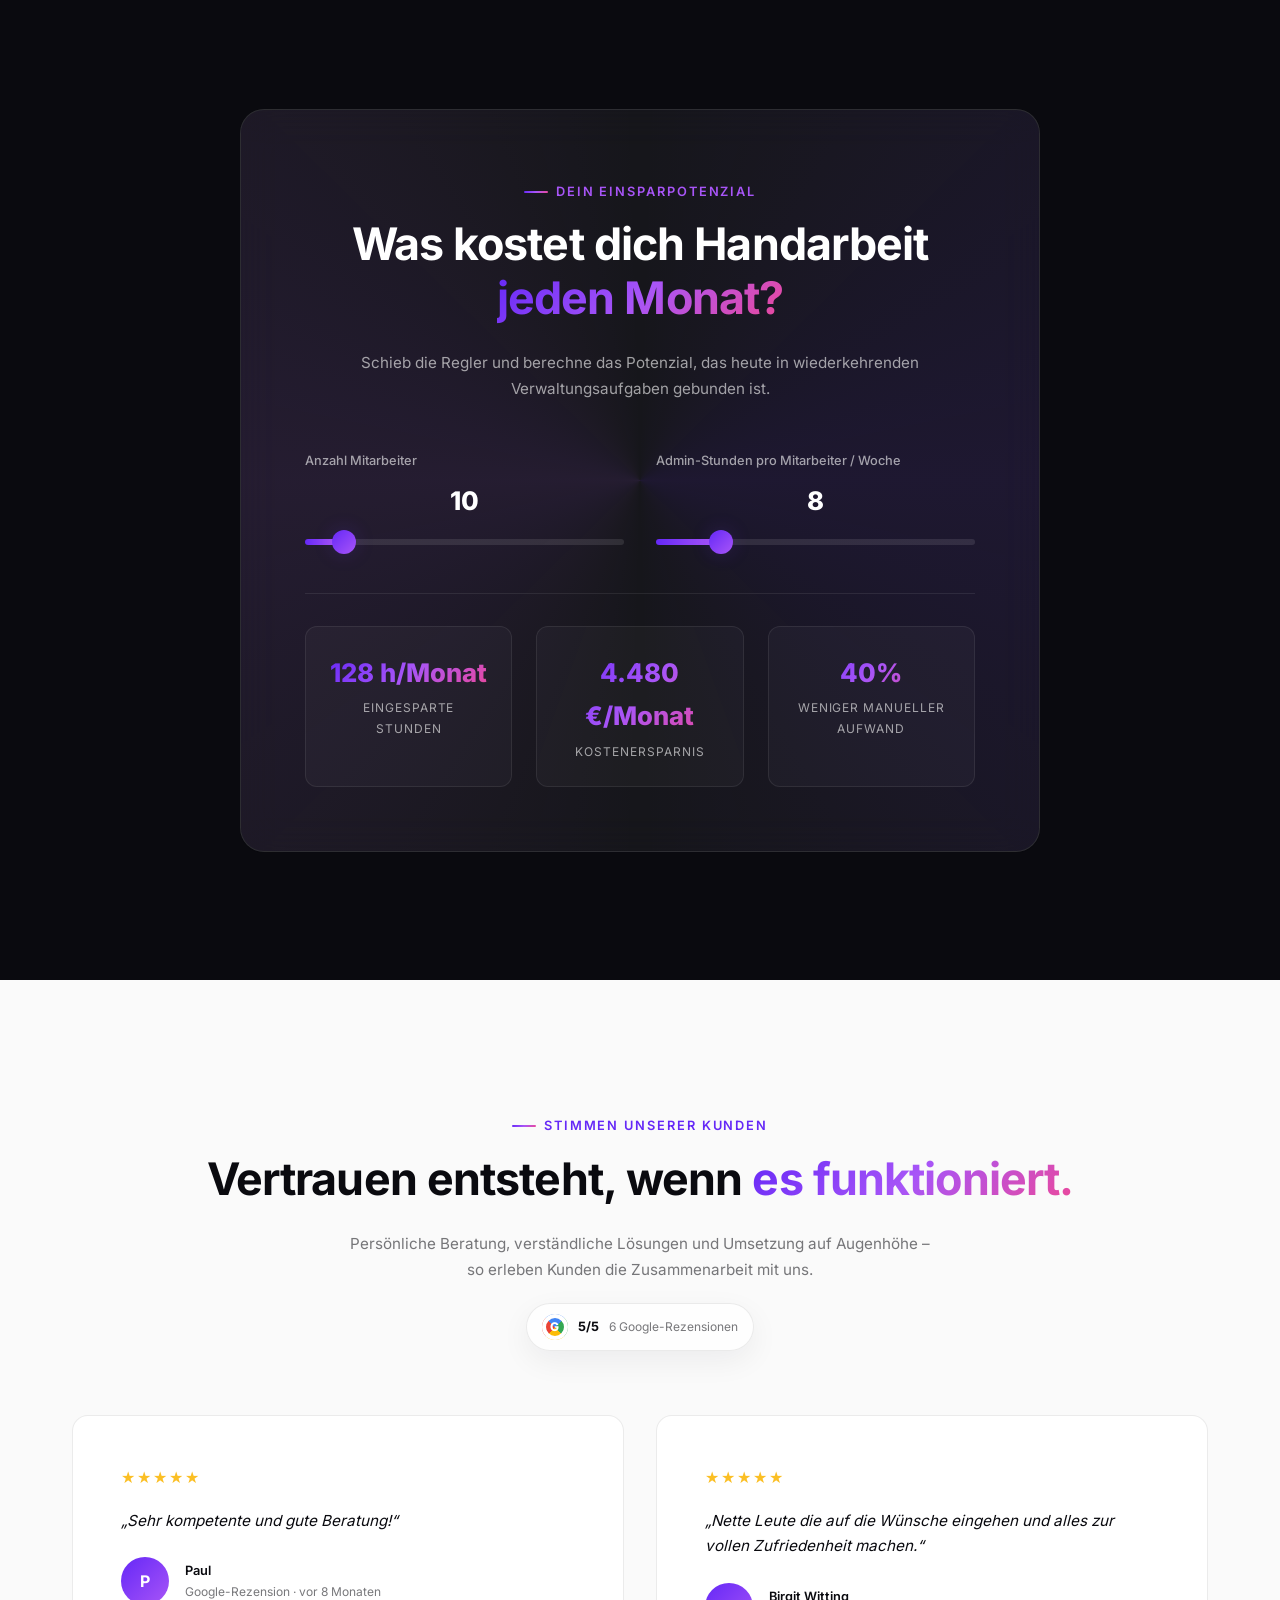
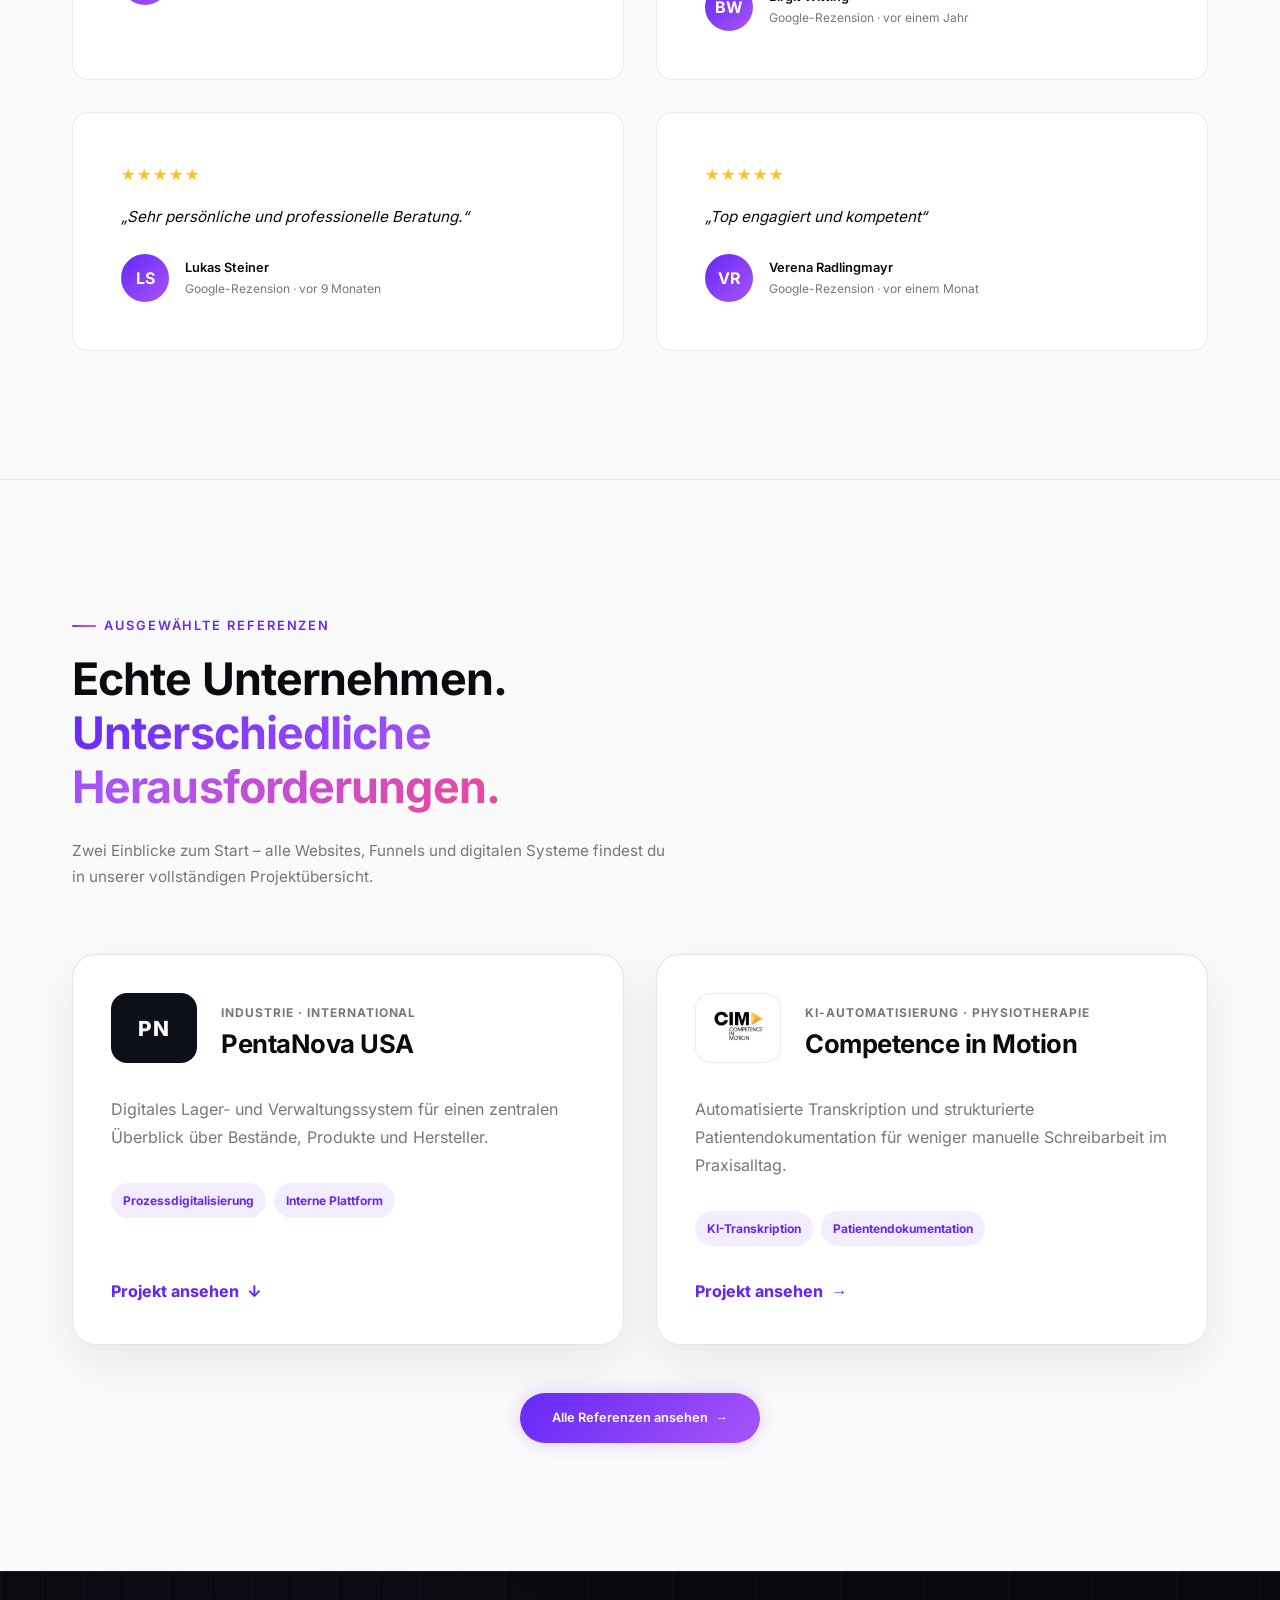
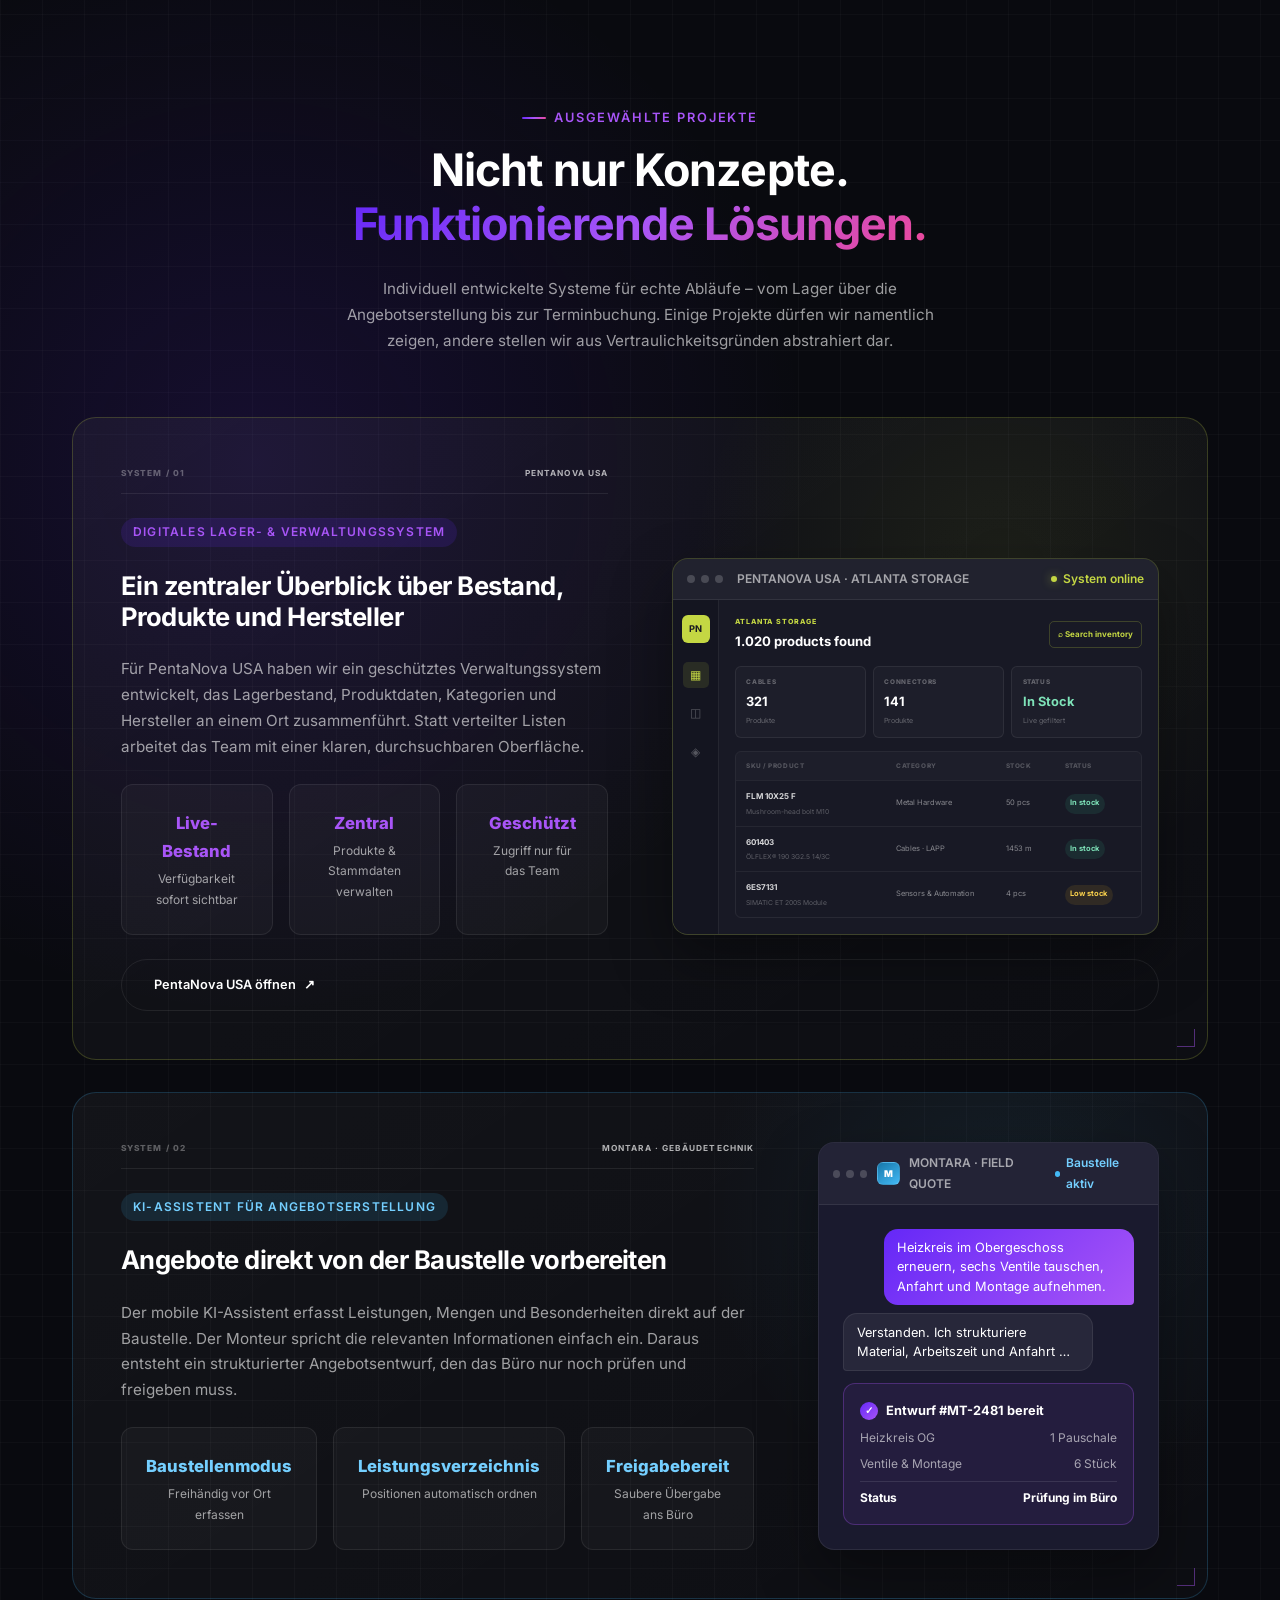
==== commit 926f356d: "Add Penta4PLC and reorder reference showcase" ====
--- a/index.html
+++ b/index.html
@@ -1178,11 +1178,11 @@
           <article class="selected-reference reveal reveal--delay-1">
             <div class="selected-reference__identity">
               <div class="selected-reference__logo"><img src="assets/partner-logos/cim-physiotherapie.png" alt="Competence in Motion Logo" width="300" height="120" loading="lazy" decoding="async"></div>
-              <div><span>Gesundheit &amp; Bewegung · Graz</span><h3>Competence in Motion</h3></div>
-            </div>
-            <p>Physiotherapie, Training sowie Gang- und Laufanalyse mit einem klaren Fokus auf Bewegung und individuelle Betreuung.</p>
-            <div class="selected-reference__tags"><span>Gesundheitswesen</span><span>Referenzkunde</span></div>
-            <a href="https://cim-graz.at/" target="_blank" rel="noopener noreferrer">Unternehmen ansehen <span>↗</span></a>
+              <div><span>KI-Automatisierung · Physiotherapie</span><h3>Competence in Motion</h3></div>
+            </div>
+            <p>Automatisierte Transkription und strukturierte Patientendokumentation für weniger manuelle Schreibarbeit im Praxisalltag.</p>
+            <div class="selected-reference__tags"><span>KI-Transkription</span><span>Patientendokumentation</span></div>
+            <a href="/referenzen.html#competence-in-motion">Projekt ansehen <span>→</span></a>
           </article>
         </div>
         <div class="selected-references__all reveal">
--- a/css/style.css
+++ b/css/style.css
@@ -7151,6 +7151,36 @@
   animation: referenceScroll 2s ease-in-out infinite;
 }
 
+.reference-marquee {
+  position: relative;
+  z-index: 4;
+  overflow: hidden;
+  padding: 1.15rem 0;
+  border-top: 1px solid rgba(255,255,255,0.2);
+  border-bottom: 1px solid rgba(255,255,255,0.2);
+  color: #fff;
+  background: linear-gradient(90deg, #5722d5, #8d32e8 52%, #d63e9d);
+  box-shadow: 0 0 55px rgba(121,45,220,0.35);
+}
+
+.reference-marquee > div {
+  display: flex;
+  align-items: center;
+  gap: 2rem;
+  width: max-content;
+  font-size: clamp(0.85rem, 1.5vw, 1.15rem);
+  font-weight: 900;
+  letter-spacing: 0.15em;
+  white-space: nowrap;
+  animation: referenceMarquee 34s linear infinite;
+}
+
+.reference-marquee i {
+  color: #f4b9ff;
+  font-size: 0.8em;
+  font-style: normal;
+}
+
 .reference-archive {
   position: relative;
   overflow: hidden;
@@ -7244,6 +7274,13 @@
 .reference-project:nth-child(4) { --project-accent: #54a8d6; }
 .reference-project:nth-child(5) { --project-accent: #4bc29d; }
 .reference-project:nth-child(6) { --project-accent: #74a8c1; }
+
+#penta4plc { --project-accent: #38bdf8; }
+#competence-in-motion { --project-accent: #74a8c1; }
+#hoge-bau { --project-accent: #54a8d6; }
+#aurumcine { --project-accent: #d7b76d; }
+#ruecken-gesund { --project-accent: #4bc29d; }
+#city-hair-salon { --project-accent: #d77792; }
 
 .reference-project::before {
   content: "";
@@ -7389,6 +7426,111 @@
   font-size: clamp(2rem, 3.5vw, 3.4rem);
 }
 
+.reference-project__visual--penta4plc {
+  background:
+    radial-gradient(circle at 80% 18%, rgba(32,186,255,0.34), transparent 27%),
+    linear-gradient(rgba(67,196,255,0.06) 1px, transparent 1px),
+    linear-gradient(90deg, rgba(67,196,255,0.06) 1px, transparent 1px),
+    linear-gradient(145deg, #06131c, #08283a 58%, #07526d);
+  background-size: auto, 42px 42px, 42px 42px, auto;
+}
+
+.penta-shop {
+  width: min(100%, 650px);
+  overflow: hidden;
+  border: 1px solid rgba(255,255,255,0.55);
+  border-radius: 18px;
+  color: #071a29;
+  background: #fff;
+  box-shadow: 0 40px 90px rgba(0,0,0,0.42), 0 0 75px rgba(35,184,247,0.18);
+  transform: perspective(1100px) rotateY(-4deg) rotateX(2deg);
+  transition: transform 0.7s cubic-bezier(.2,.8,.2,1);
+}
+
+.reference-project:hover .penta-shop {
+  transform: perspective(1100px) rotateY(0) rotateX(0) translateY(-4px);
+}
+
+.penta-shop__bar {
+  display: grid;
+  grid-template-columns: auto 1fr auto;
+  align-items: center;
+  gap: 1rem;
+  padding: 0.9rem 1.1rem;
+  border-bottom: 1px solid #dce5eb;
+  font-size: 0.65rem;
+}
+
+.penta-shop__bar strong {
+  color: #0b2132;
+  font-size: 1rem;
+  letter-spacing: -0.04em;
+}
+
+.penta-shop__bar strong span { color: #0da5d9; }
+
+.penta-shop__bar div {
+  height: 26px;
+  border: 1px solid #d8e1e7;
+  border-radius: 6px;
+  background: linear-gradient(90deg, #f3f6f8 72%, #0ba7d9 72%);
+}
+
+.penta-shop__bar b { color: #52636f; font-weight: 700; }
+
+.penta-shop__hero {
+  display: flex;
+  flex-direction: column;
+  align-items: flex-start;
+  padding: clamp(1.4rem, 4vw, 3rem);
+  color: #fff;
+  background:
+    linear-gradient(100deg, rgba(5,28,43,0.98), rgba(8,76,101,0.9)),
+    linear-gradient(135deg, #061c2a, #0b789e);
+}
+
+.penta-shop__hero small {
+  margin-bottom: 0.7rem;
+  color: #65d7ff;
+  font-size: 0.55rem;
+  font-weight: 800;
+  letter-spacing: 0.12em;
+}
+
+.penta-shop__hero strong {
+  font-size: clamp(1.55rem, 3.2vw, 3rem);
+  line-height: 1.02;
+  letter-spacing: -0.045em;
+}
+
+.penta-shop__hero span {
+  margin-top: 1rem;
+  padding: 0.45rem 0.65rem;
+  border: 1px solid rgba(255,255,255,0.16);
+  border-radius: 999px;
+  color: rgba(255,255,255,0.7);
+  font-size: 0.6rem;
+}
+
+.penta-shop__products {
+  display: grid;
+  grid-template-columns: repeat(4, 1fr);
+  gap: 0.6rem;
+  padding: 1rem;
+  background: #f3f6f8;
+}
+
+.penta-shop__products i {
+  display: block;
+  aspect-ratio: 1.15;
+  border: 1px solid #e1e8ed;
+  border-radius: 8px;
+  background:
+    radial-gradient(circle at 50% 38%, #9eb0ba 0 13%, transparent 14%),
+    linear-gradient(#dce4e8 0 0) center 70% / 55% 5px no-repeat,
+    #fff;
+}
+
 .reference-project__visual--aurum > strong {
   font-size: clamp(1rem, 1.8vw, 1.45rem);
 }
@@ -7439,6 +7581,10 @@
   50% { transform: translateY(5px); }
 }
 
+@keyframes referenceMarquee {
+  to { transform: translateX(-50%); }
+}
+
 @media (max-width: 1050px) {
   .reference-project,
   .reference-project--featured,
@@ -7497,6 +7643,9 @@
   .reference-archive-hero__stats strong { font-size: 1.5rem; }
   .reference-archive-hero__stats span { font-size: 0.65rem; line-height: 1.3; }
 
+  .reference-marquee { padding: 0.9rem 0; }
+  .reference-marquee > div { gap: 1.3rem; }
+
   .reference-archive__intro > div { align-items: flex-start; }
   .reference-archive__intro .section-title { font-size: clamp(2.65rem, 12vw, 4.4rem); }
 
@@ -7518,6 +7667,8 @@
     width: min(72%, 270px);
     height: 230px;
   }
+
+  .penta-shop { transform: none; }
 
   .reference-archive-cta__card { min-height: 0; }
 }
@@ -7532,7 +7683,8 @@
 
 @media (prefers-reduced-motion: reduce) {
   .reference-archive-hero__halo span,
-  .reference-archive-hero__scroll span { animation: none; }
+  .reference-archive-hero__scroll span,
+  .reference-marquee > div { animation: none; }
   .reference-project,
   .reference-project__visual,
   .reference-project__visual::after { transition: none; }
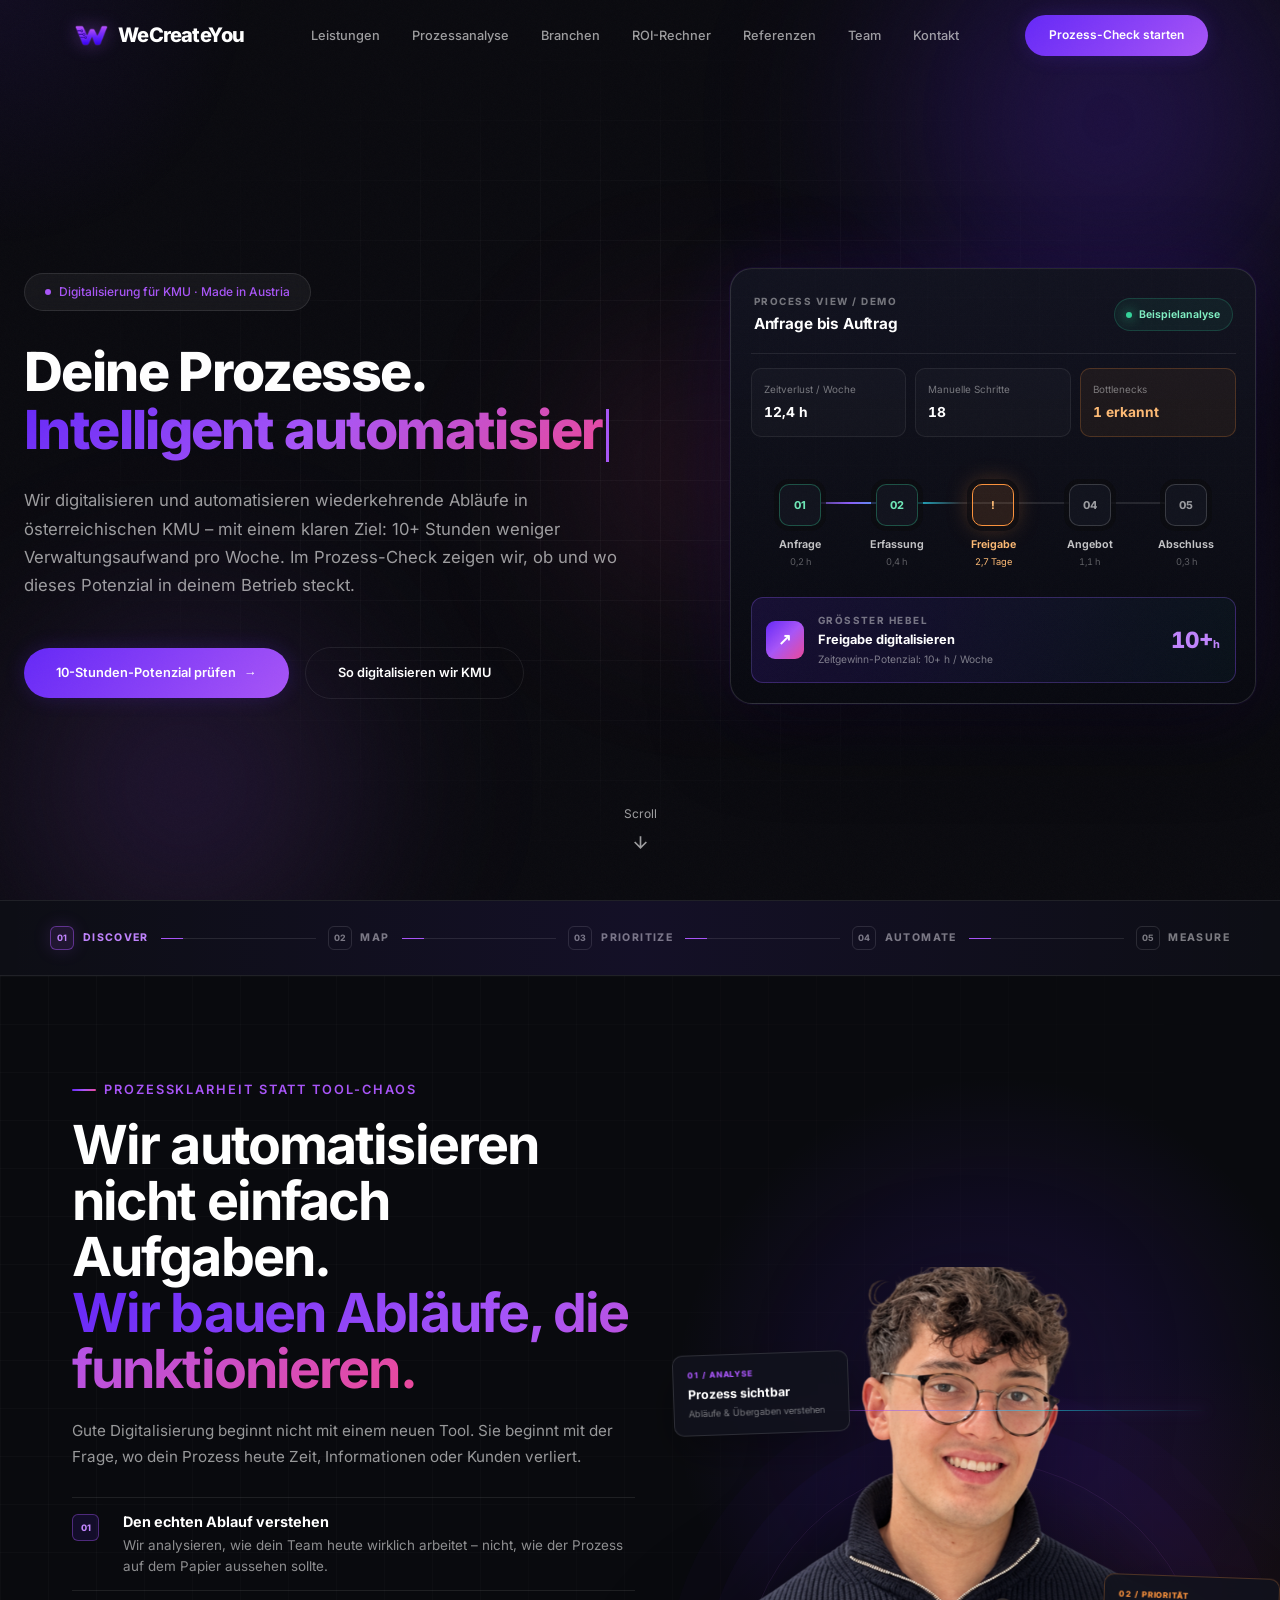
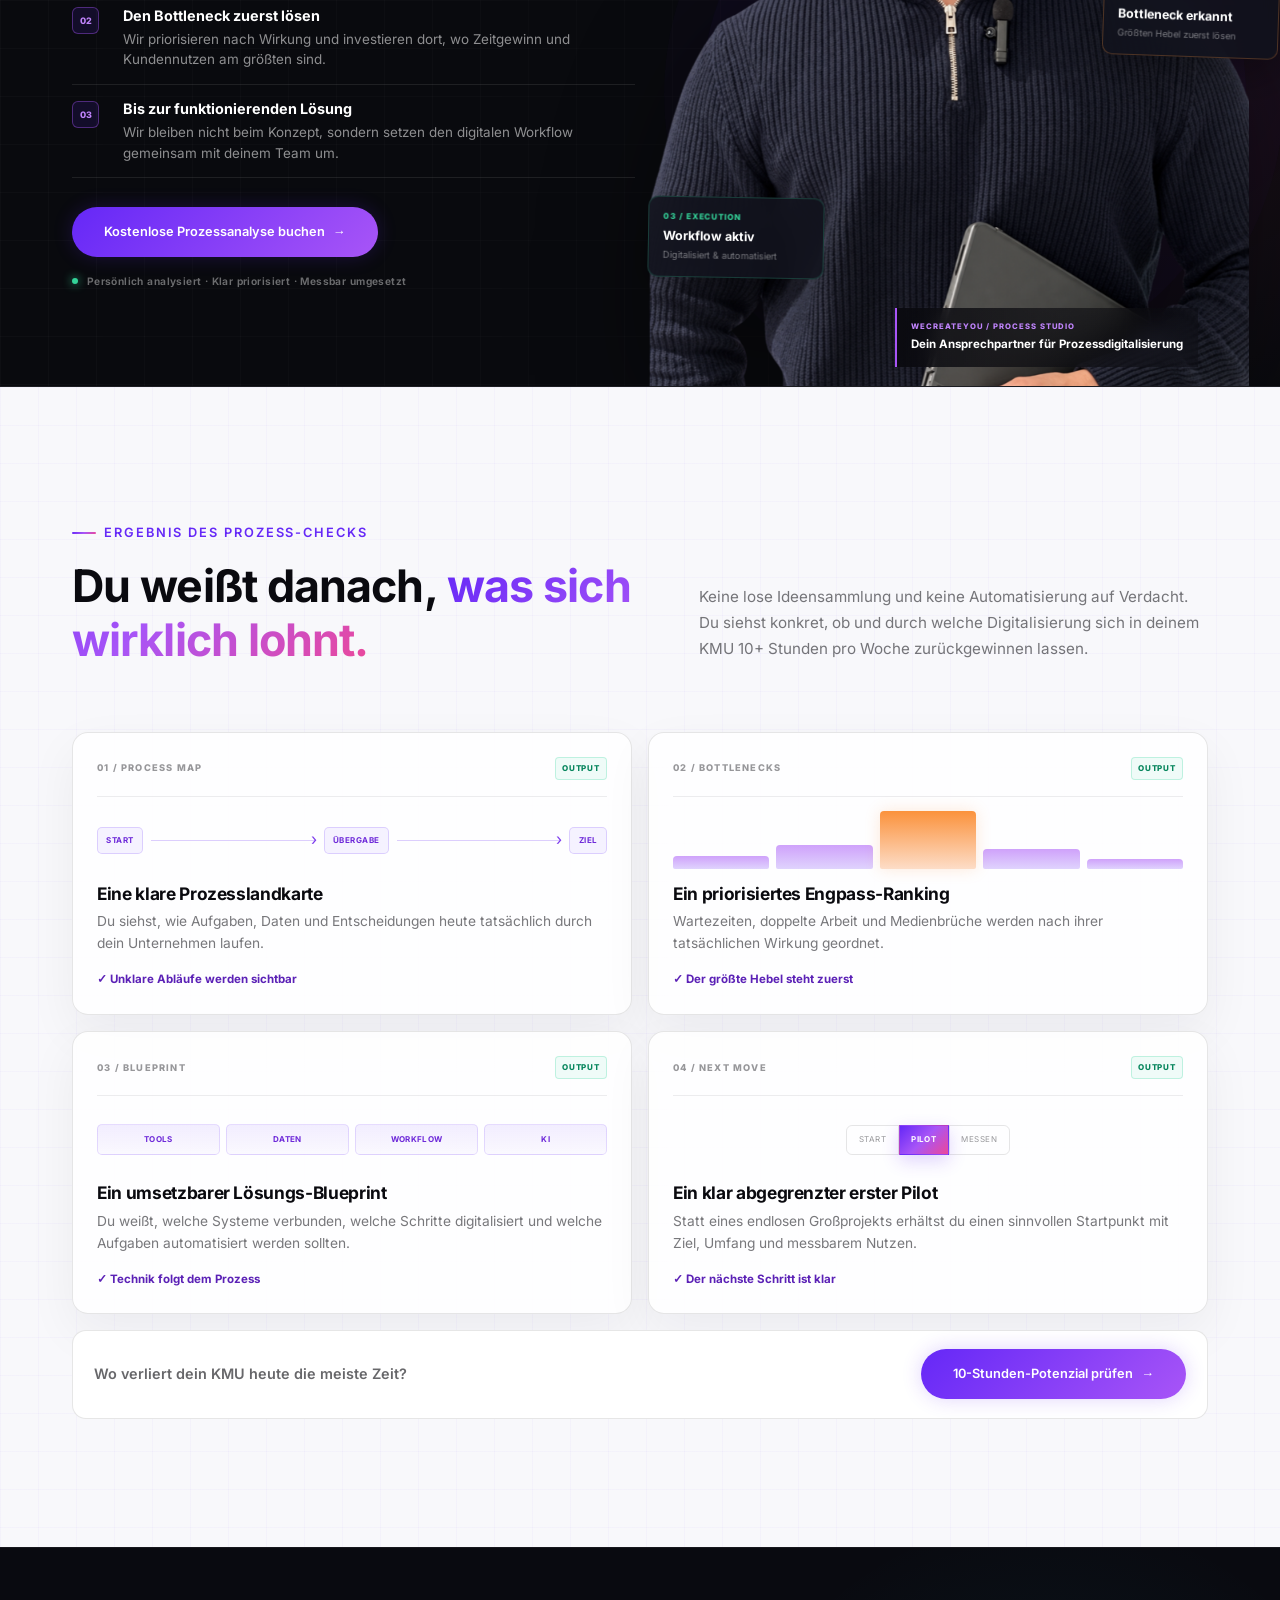
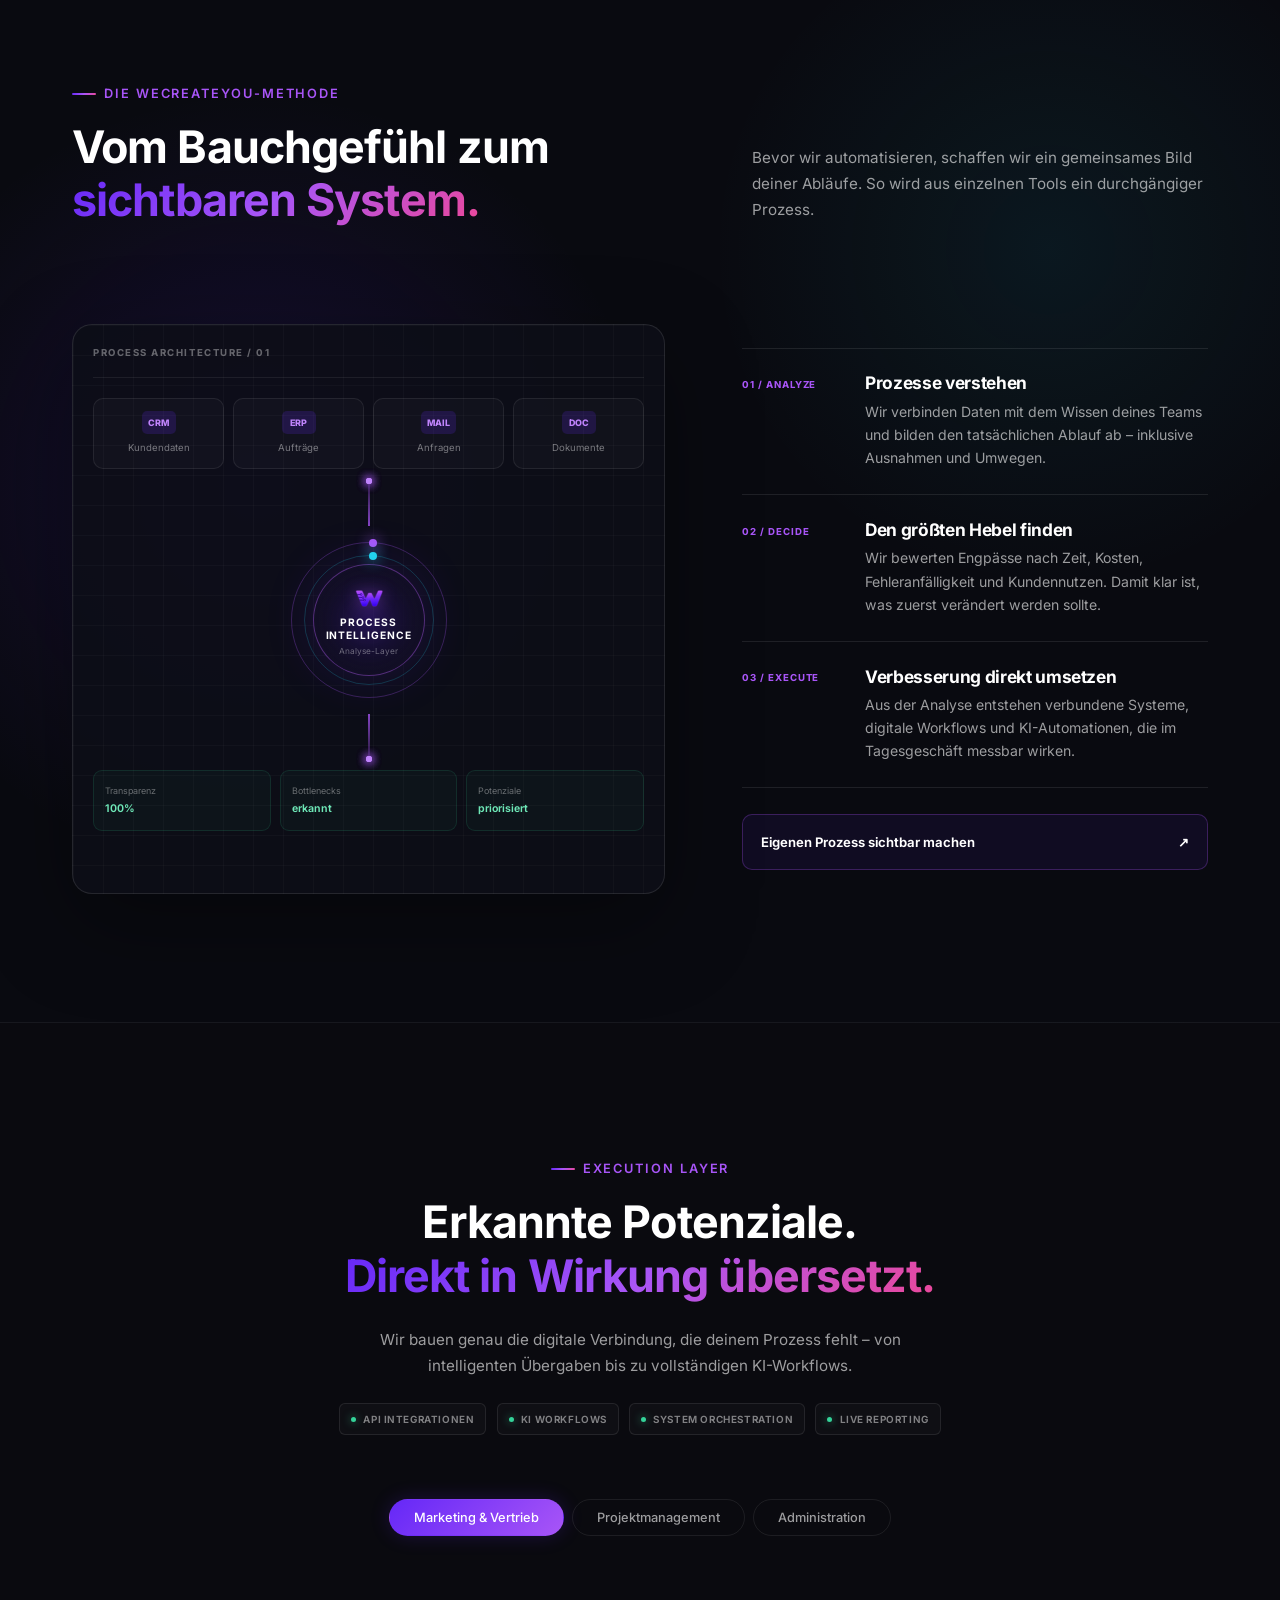
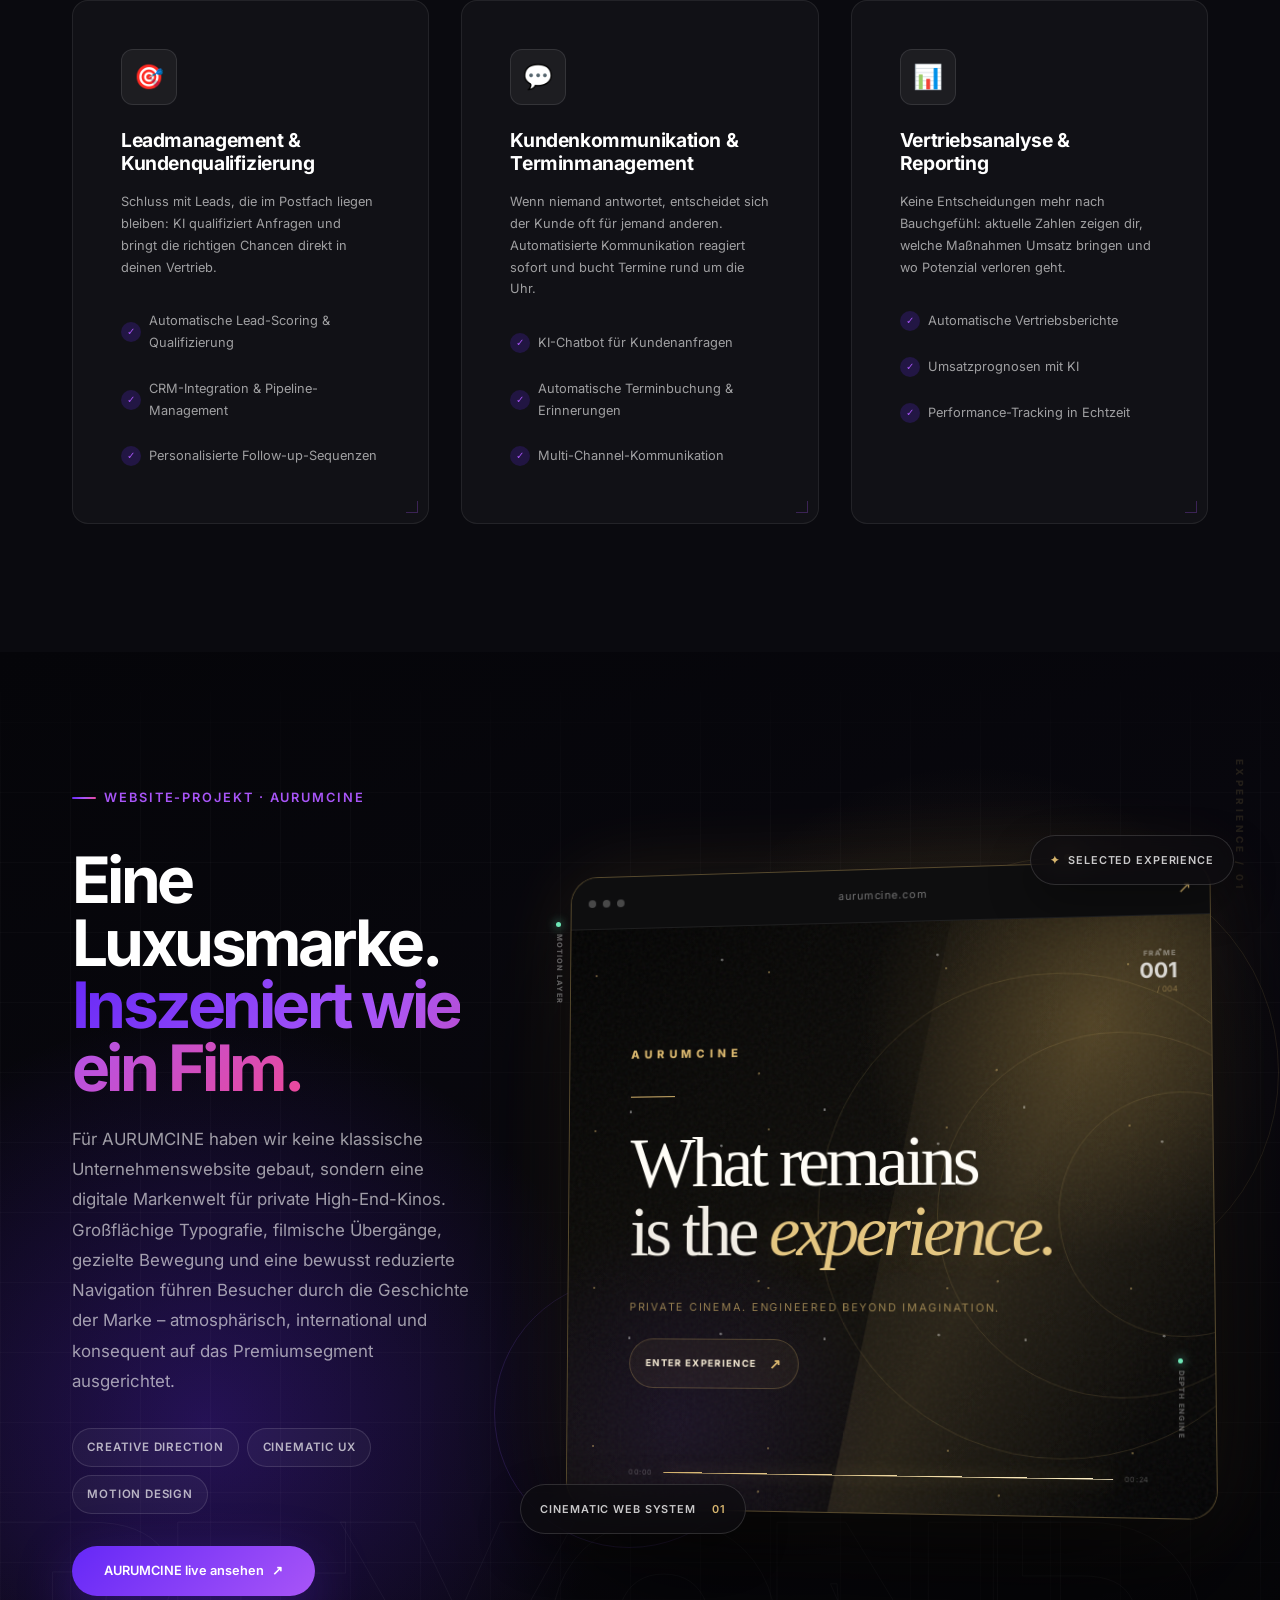
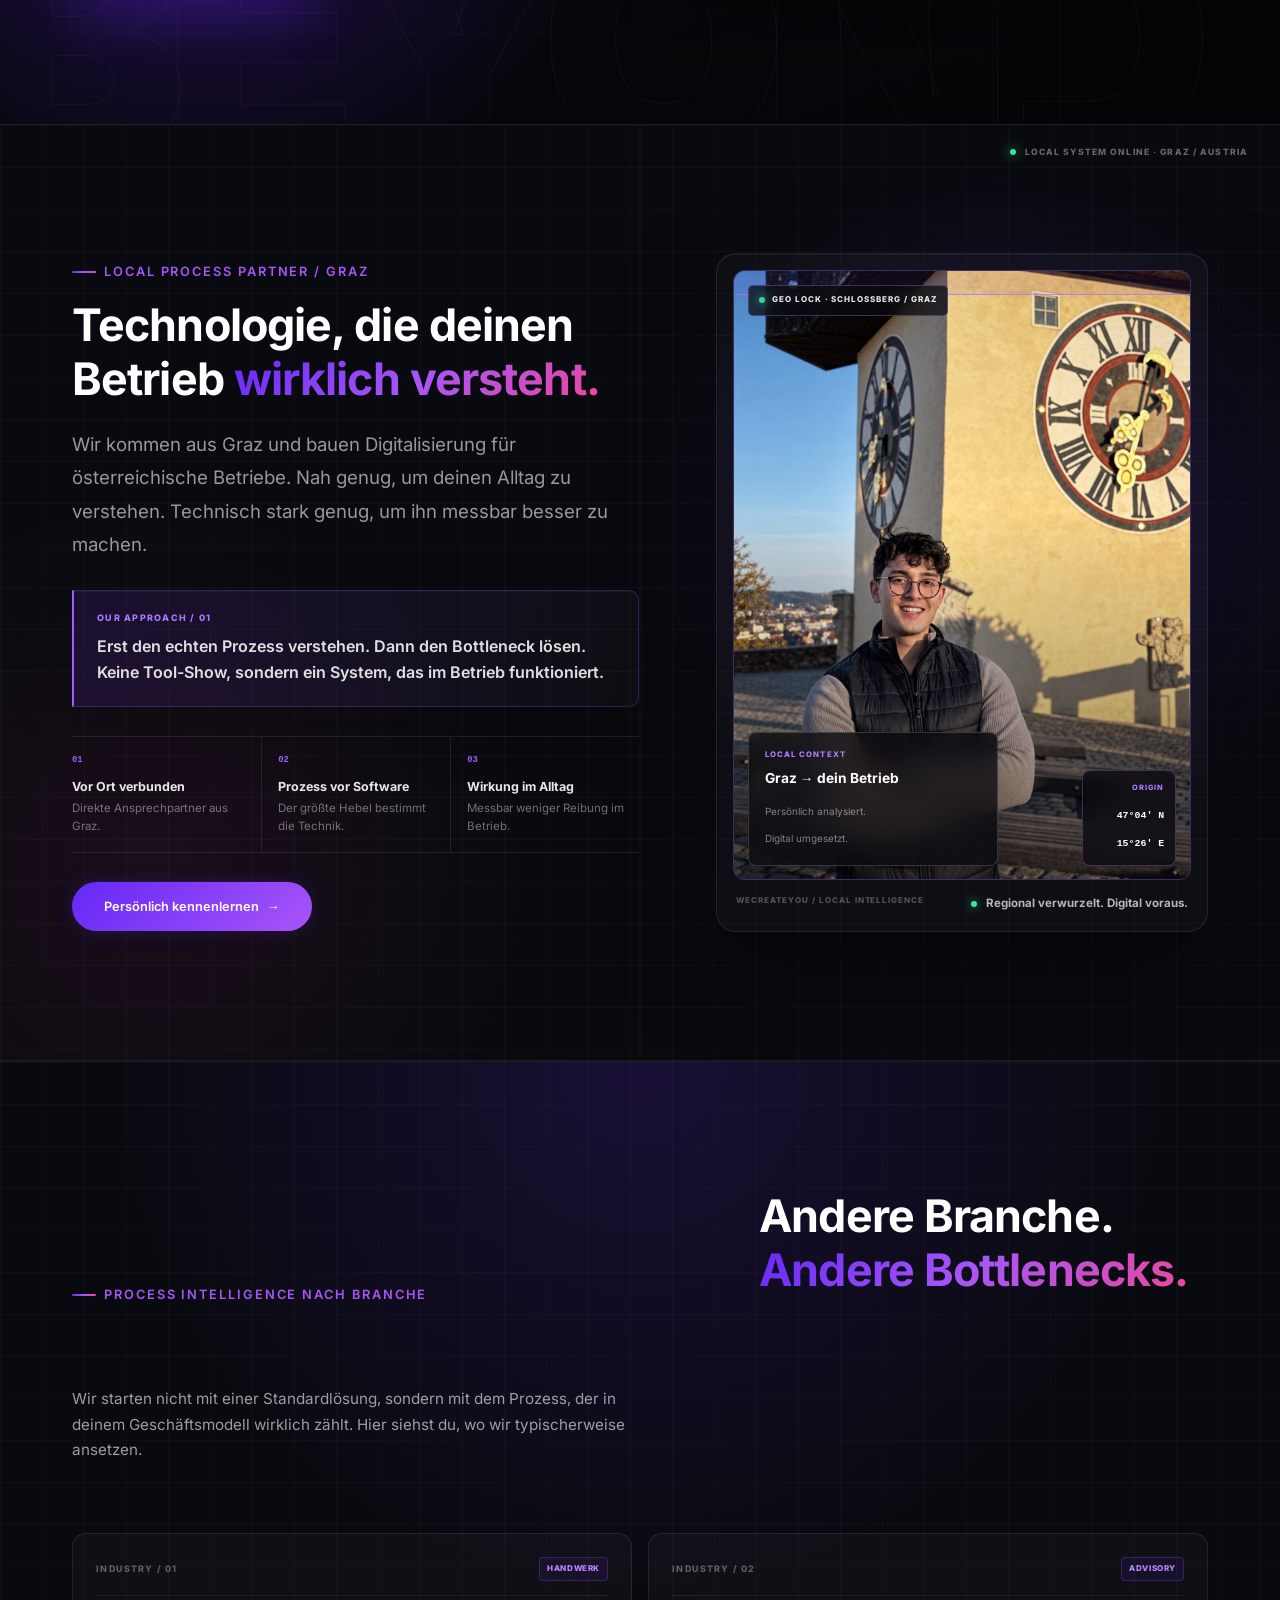
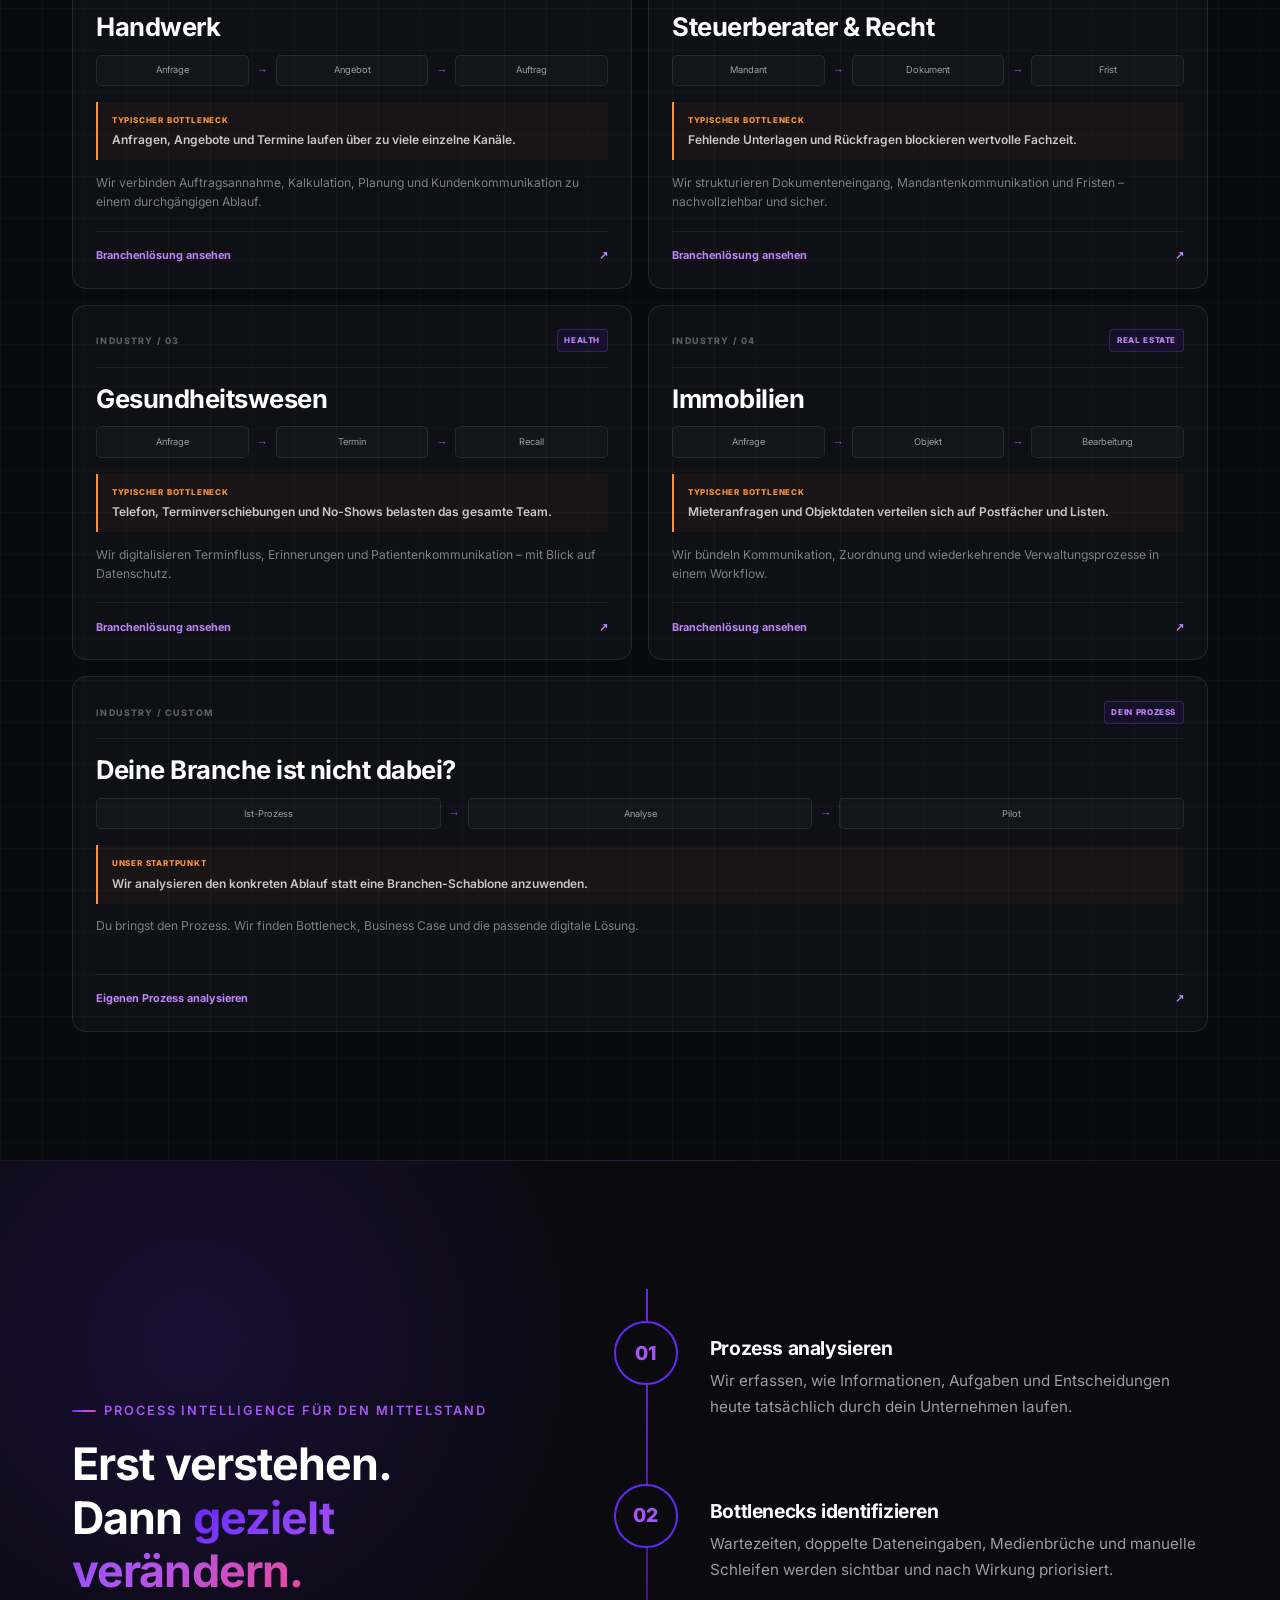
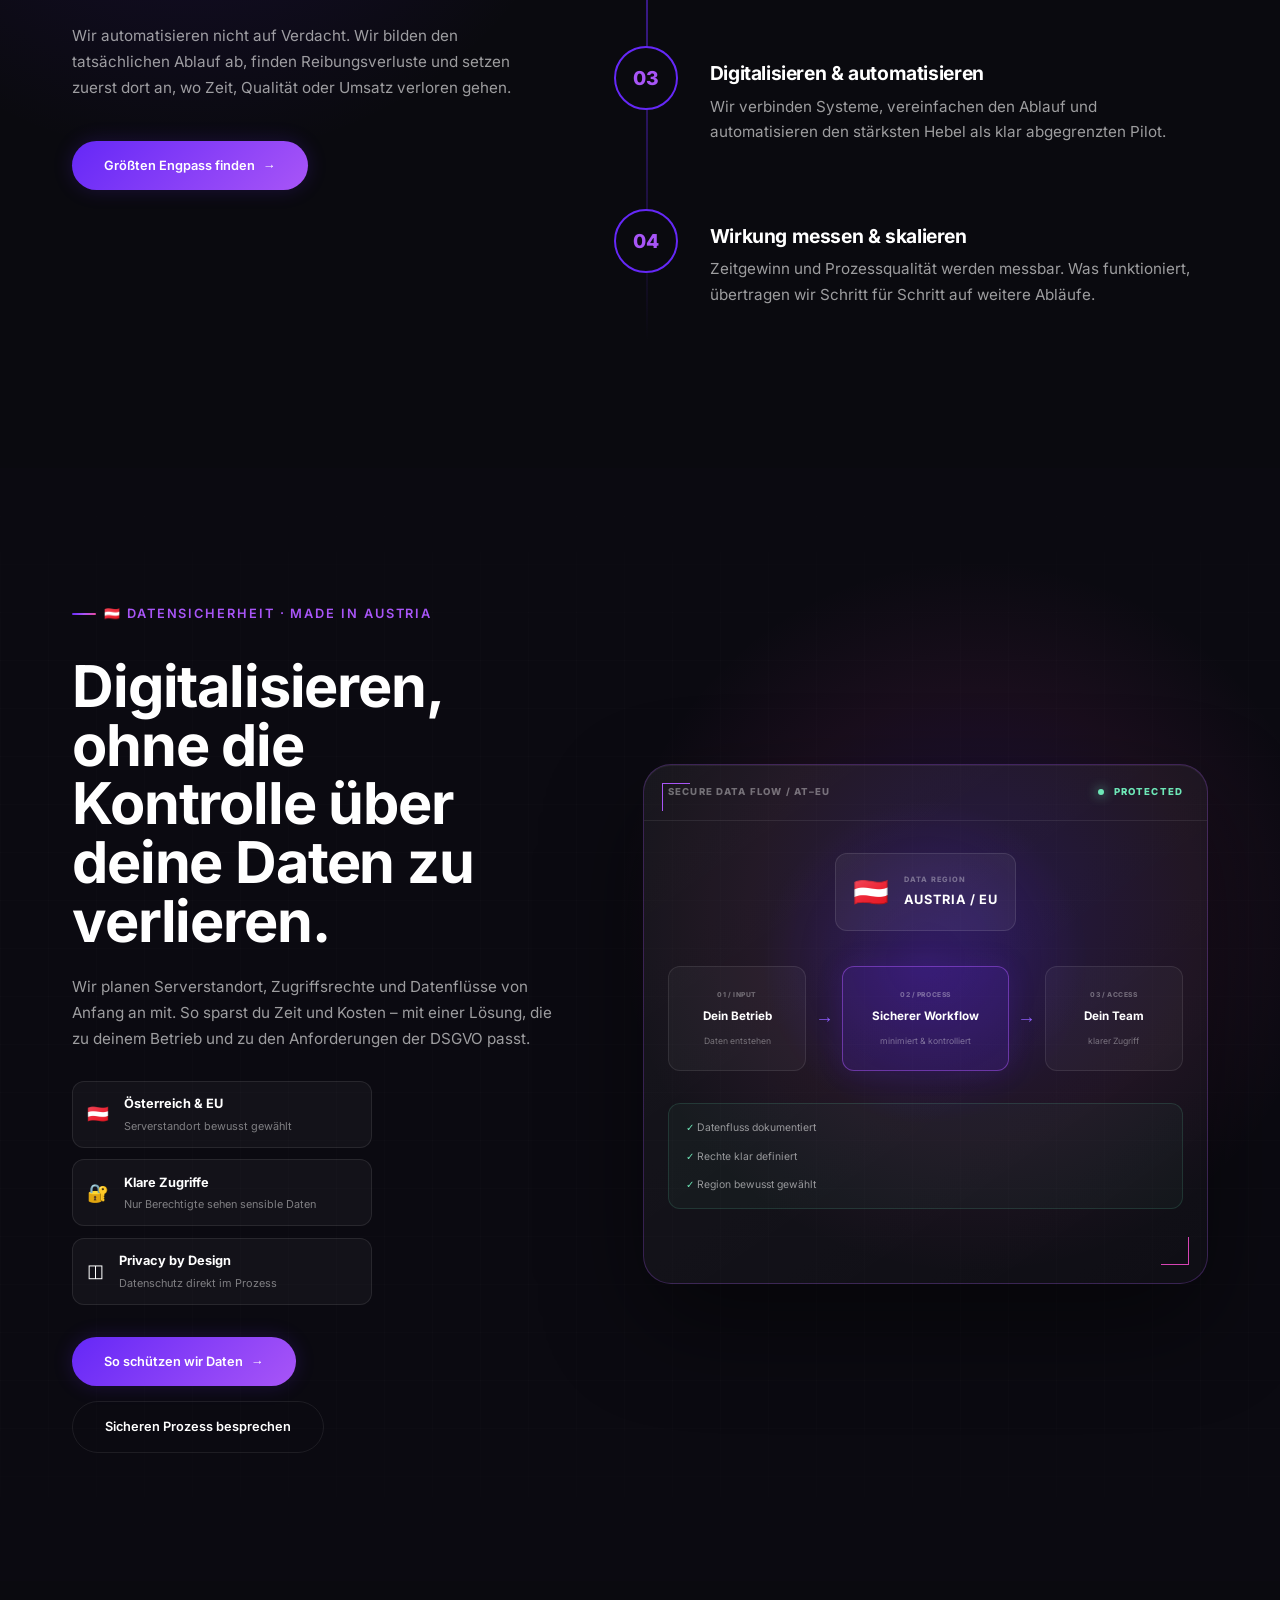
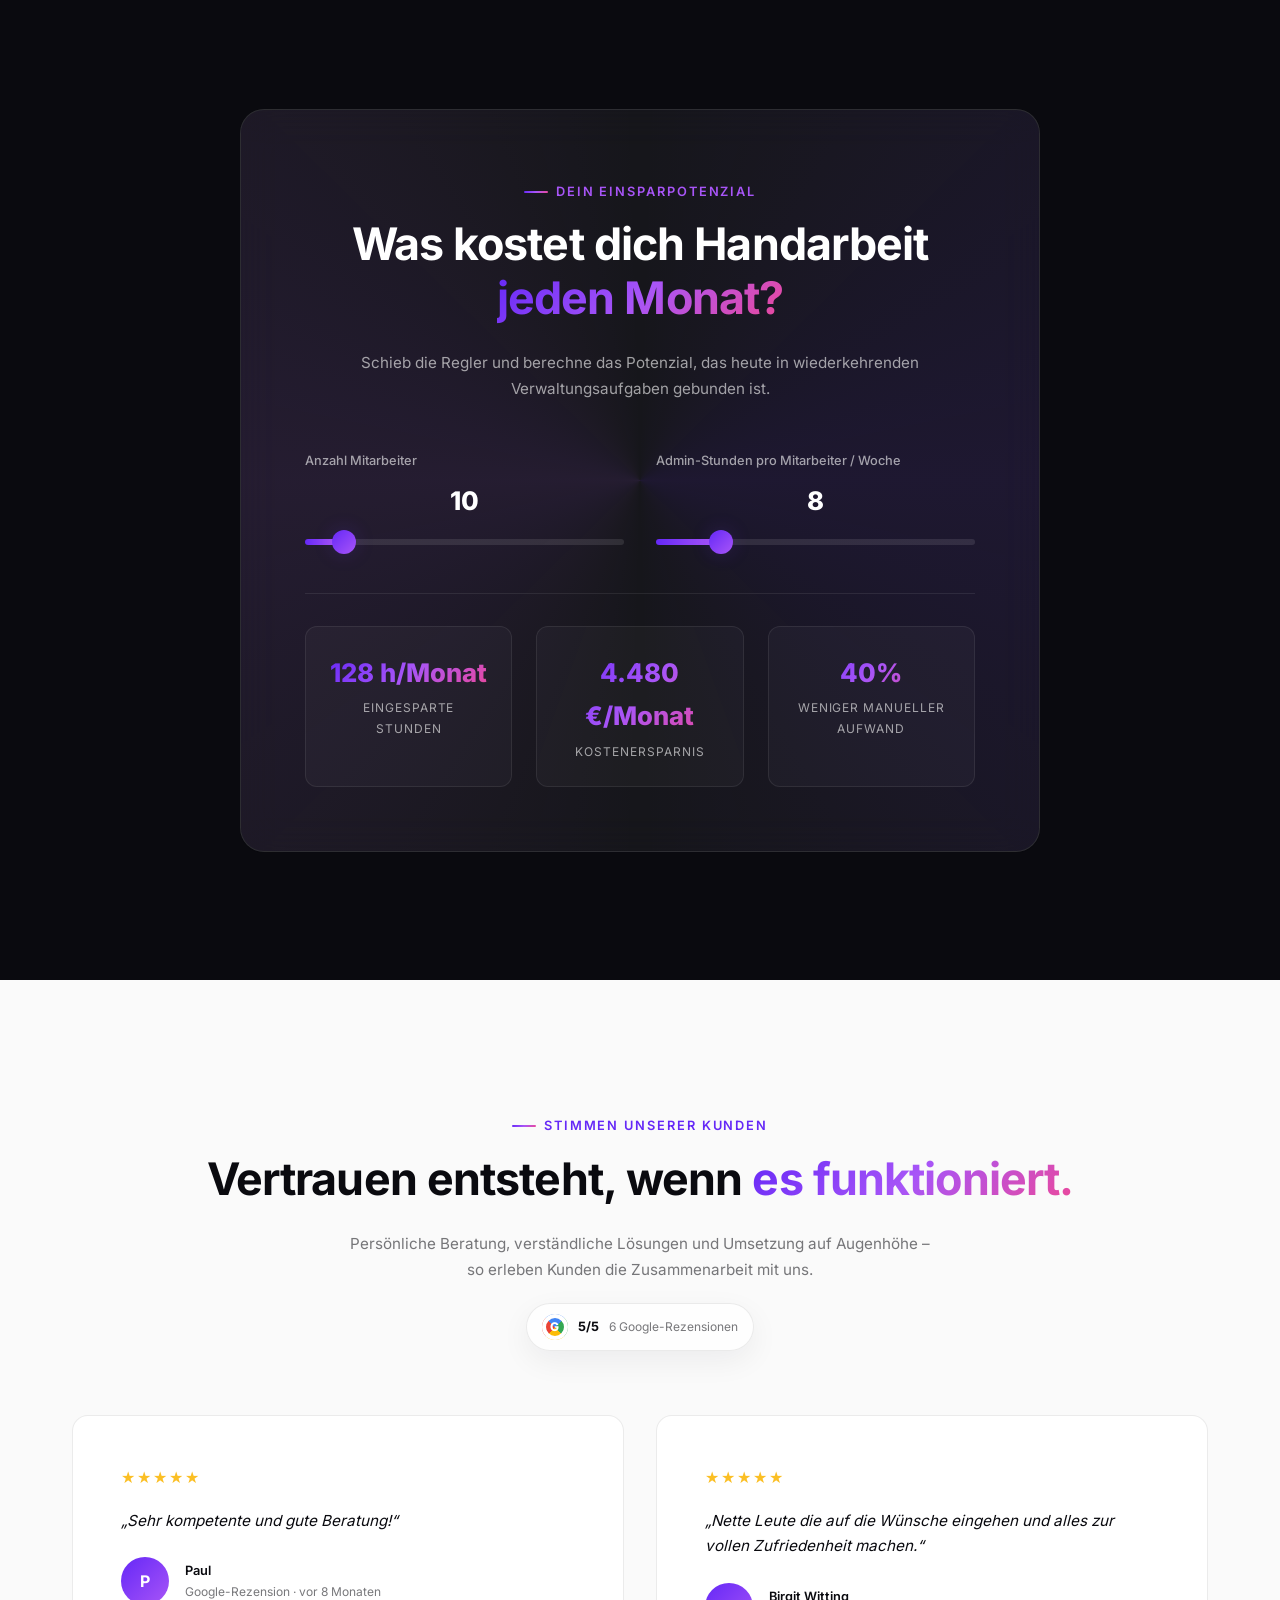
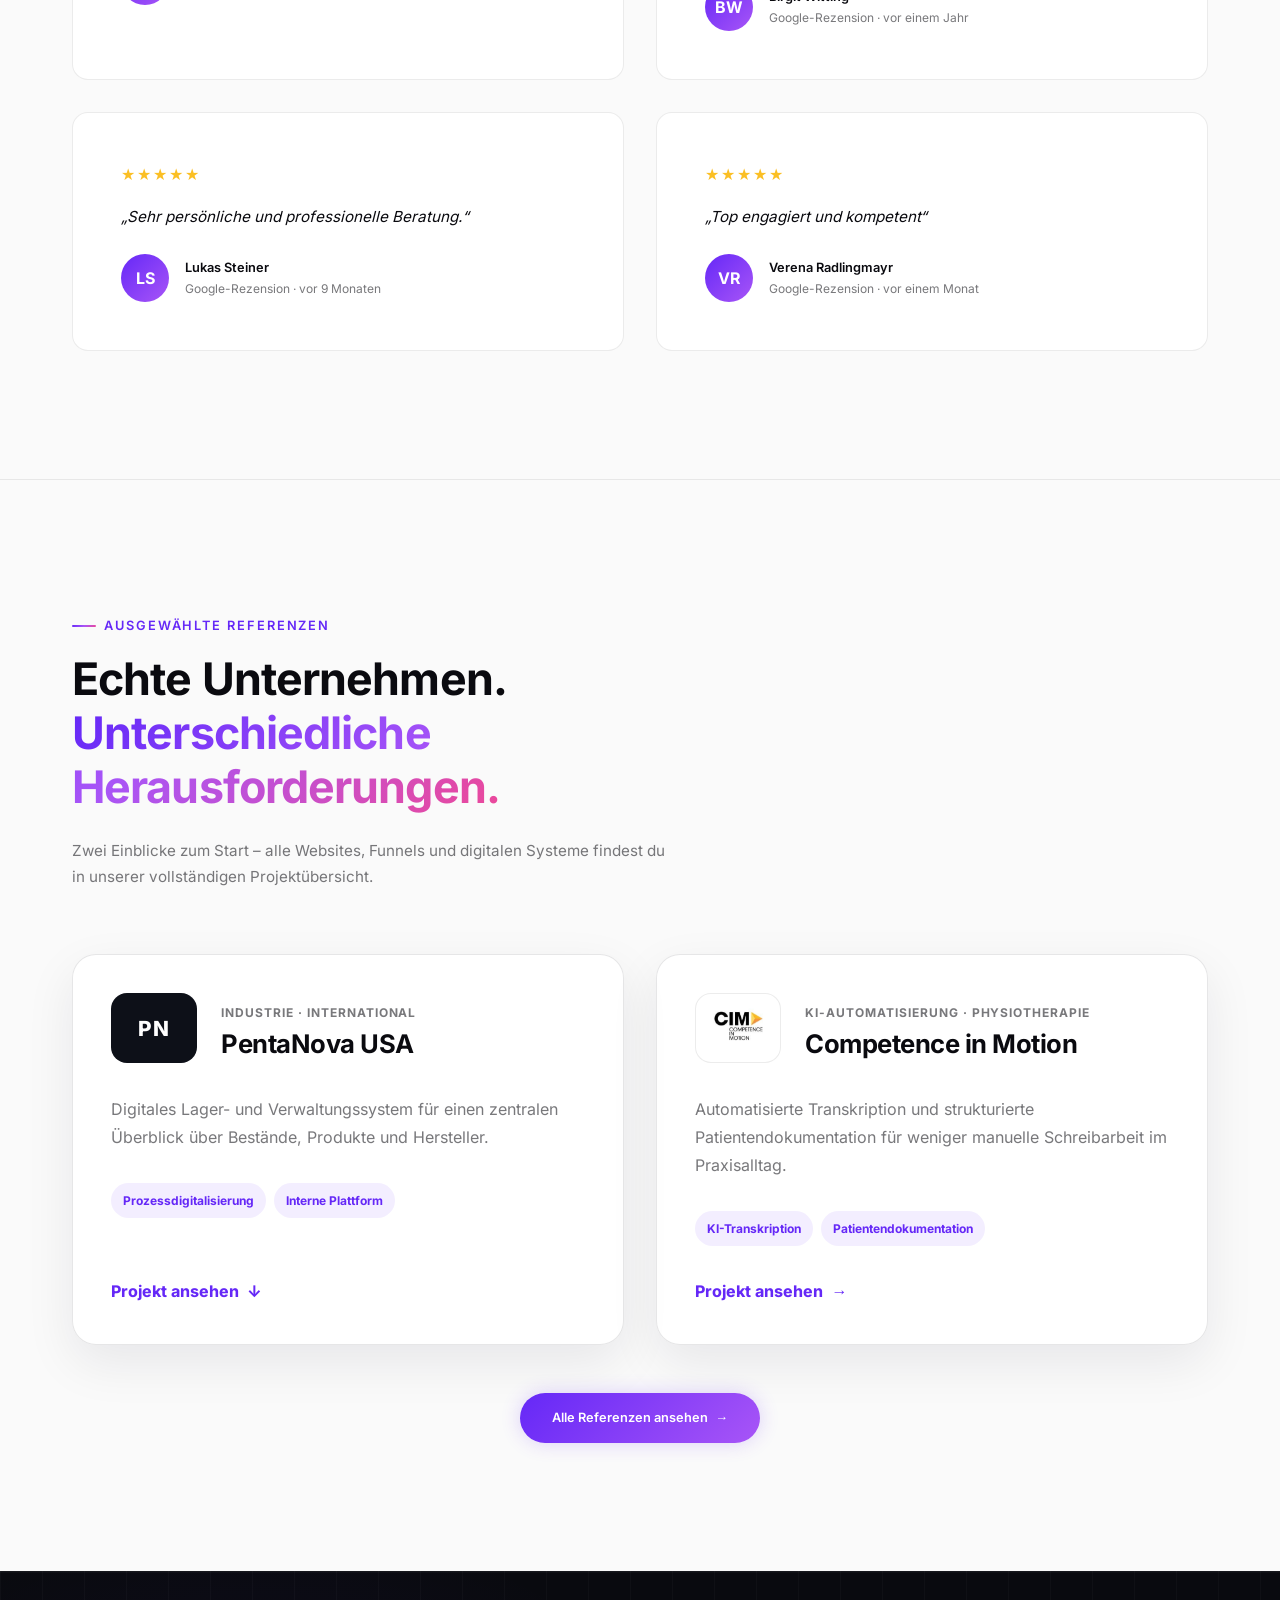
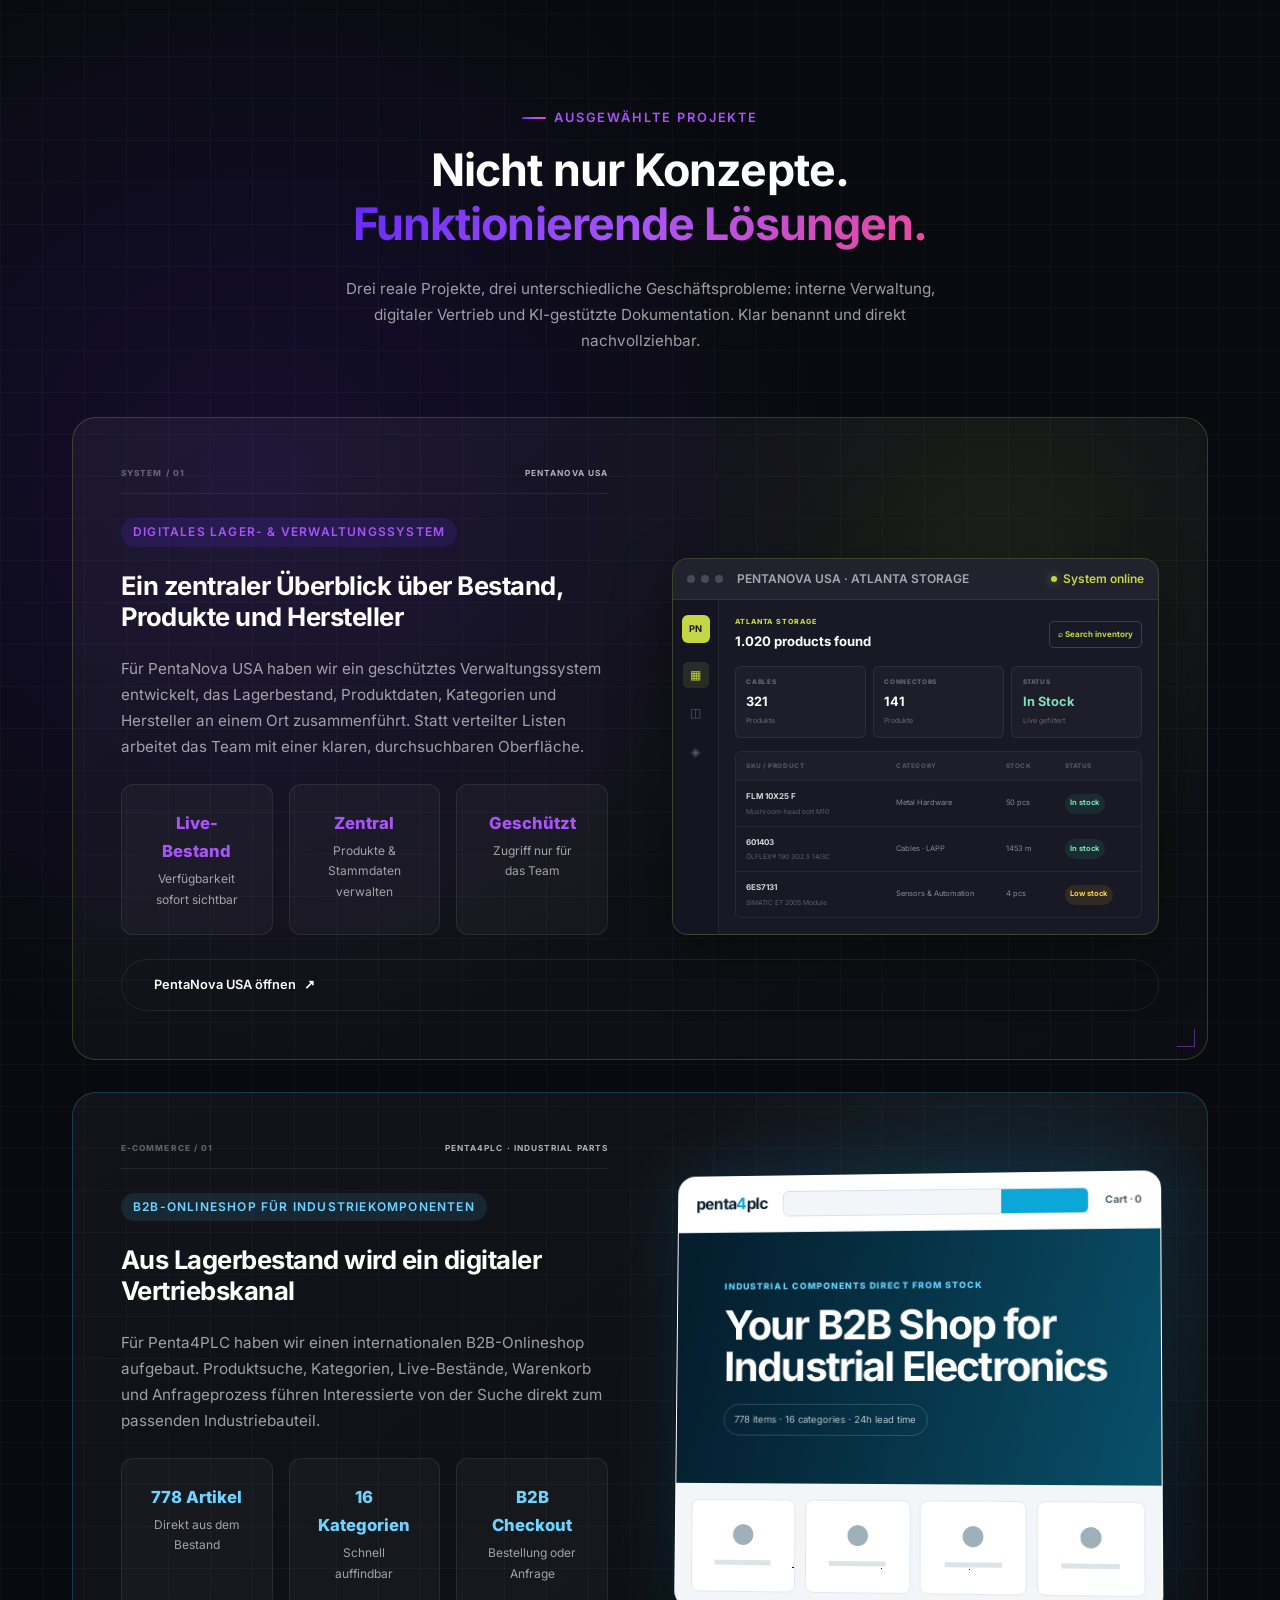
==== commit 9171e6cf: "Prepare website for Google Ads campaigns" ====
--- a/index.html
+++ b/index.html
@@ -47,7 +47,7 @@
 
   <!-- Performance: Font preloaden (self-hosted, render-kritisch) -->
   <link rel="preload" href="assets/fonts/inter-latin-var.woff2" as="font" type="font/woff2" crossorigin>
-  <link rel="stylesheet" href="css/style.css?v=20261005b">
+  <link rel="stylesheet" href="css/style.css?v=20261009a">
 
   <!-- ===== Structured Data (JSON-LD) ===== -->
   <script type="application/ld+json">
@@ -1198,8 +1198,8 @@
           <span class="section-label">Ausgewählte Projekte</span>
           <h2 class="section-title">Nicht nur Konzepte.<br><span class="text-gradient">Funktionierende Lösungen.</span></h2>
           <p class="section-subtitle">
-            Individuell entwickelte Systeme für echte Abläufe – vom Lager über die Angebotserstellung bis zur Terminbuchung.
-            Einige Projekte dürfen wir namentlich zeigen, andere stellen wir aus Vertraulichkeitsgründen abstrahiert dar.
+            Drei reale Projekte, drei unterschiedliche Geschäftsprobleme: interne Verwaltung, digitaler Vertrieb
+            und KI-gestützte Dokumentation. Klar benannt und direkt nachvollziehbar.
           </p>
         </div>
 
@@ -1262,29 +1262,65 @@
           <a href="https://pentanova.wecreateyou.website/" target="_blank" rel="noopener noreferrer" class="btn btn--secondary case-study__cta">PentaNova USA öffnen <span class="btn-arrow">↗</span></a>
         </div>
 
-        <!-- Case Study 2: fiktive Projektmarke zur anonymisierten Kundenlösung -->
-        <div class="case-study case-study--montara reveal">
+        <!-- Case Study 2: Penta4PLC -->
+        <div class="case-study case-study--penta4plc reveal" id="penta4plc-case">
           <div class="case-study__content">
-            <div class="case-study__eyebrow"><span>SYSTEM / 02</span><strong>MONTARA · GEBÄUDETECHNIK</strong></div>
-            <span class="case-study__tag">KI-Assistent für Angebotserstellung</span>
-            <h3 class="case-study__title">Angebote direkt von der Baustelle vorbereiten</h3>
+            <div class="case-study__eyebrow"><span>E-COMMERCE / 01</span><strong>PENTA4PLC · INDUSTRIAL PARTS</strong></div>
+            <span class="case-study__tag">B2B-Onlineshop für Industriekomponenten</span>
+            <h3 class="case-study__title">Aus Lagerbestand wird ein digitaler Vertriebskanal</h3>
             <p class="case-study__description">
-              Der mobile KI-Assistent erfasst Leistungen, Mengen und Besonderheiten direkt auf der Baustelle.
-              Der Monteur spricht die relevanten Informationen einfach ein. Daraus entsteht ein strukturierter
-              Angebotsentwurf, den das Büro nur noch prüfen und freigeben muss.
+              Für Penta4PLC haben wir einen internationalen B2B-Onlineshop aufgebaut. Produktsuche, Kategorien,
+              Live-Bestände, Warenkorb und Anfrageprozess führen Interessierte von der Suche direkt zum passenden
+              Industriebauteil.
             </p>
             <div class="case-study__metrics">
               <div class="case-study__metric">
-                <div class="case-study__metric-value">Baustellenmodus</div>
-                <div class="case-study__metric-label">Freihändig vor Ort erfassen</div>
+                <div class="case-study__metric-value">778 Artikel</div>
+                <div class="case-study__metric-label">Direkt aus dem Bestand</div>
               </div>
               <div class="case-study__metric">
-                <div class="case-study__metric-value">Leistungsverzeichnis</div>
-                <div class="case-study__metric-label">Positionen automatisch ordnen</div>
+                <div class="case-study__metric-value">16 Kategorien</div>
+                <div class="case-study__metric-label">Schnell auffindbar</div>
               </div>
               <div class="case-study__metric">
-                <div class="case-study__metric-value">Freigabebereit</div>
-                <div class="case-study__metric-label">Saubere Übergabe ans Büro</div>
+                <div class="case-study__metric-value">B2B Checkout</div>
+                <div class="case-study__metric-label">Bestellung oder Anfrage</div>
+              </div>
+            </div>
+          </div>
+          <div class="case-study__visual">
+            <div class="penta-shop" aria-hidden="true">
+              <div class="penta-shop__bar"><strong>penta<span>4</span>plc</strong><div></div><b>Cart · 0</b></div>
+              <div class="penta-shop__hero"><small>INDUSTRIAL COMPONENTS DIRECT FROM STOCK</small><strong>Your B2B Shop for<br>Industrial Electronics</strong><span>778 items · 16 categories · 24h lead time</span></div>
+              <div class="penta-shop__products"><i></i><i></i><i></i><i></i></div>
+            </div>
+          </div>
+          <a href="https://penta4plc.wecreateyou.website" target="_blank" rel="noopener noreferrer" class="btn btn--secondary case-study__cta">Penta4PLC öffnen <span class="btn-arrow">↗</span></a>
+        </div>
+
+        <!-- Case Study 3: Competence in Motion -->
+        <div class="case-study case-study--cim reveal" id="cim-case">
+          <div class="case-study__content">
+            <div class="case-study__eyebrow"><span>AUTOMATION / 01</span><strong>COMPETENCE IN MOTION · GRAZ</strong></div>
+            <span class="case-study__tag">Transkription & Patientendokumentation</span>
+            <h3 class="case-study__title">Weniger Schreibarbeit nach der Behandlung</h3>
+            <p class="case-study__description">
+              Für Competence in Motion haben wir eine automatisierte Transkription mit strukturierter
+              Patientendokumentation eingerichtet. Gesprochene Notizen werden für die weitere Dokumentation
+              übersichtlich aufbereitet, damit im Praxisalltag weniger Zeit in manuelle Schreibarbeit fließt.
+            </p>
+            <div class="case-study__metrics">
+              <div class="case-study__metric">
+                <div class="case-study__metric-value">Transkription</div>
+                <div class="case-study__metric-label">Gesprochene Notizen erfassen</div>
+              </div>
+              <div class="case-study__metric">
+                <div class="case-study__metric-value">Strukturiert</div>
+                <div class="case-study__metric-label">Dokumentation vorbereiten</div>
+              </div>
+              <div class="case-study__metric">
+                <div class="case-study__metric-value">Praxisnah</div>
+                <div class="case-study__metric-label">In den Ablauf integriert</div>
               </div>
             </div>
           </div>
@@ -1294,81 +1330,28 @@
                 <span class="case-study__mockup-dot"></span>
                 <span class="case-study__mockup-dot"></span>
                 <span class="case-study__mockup-dot"></span>
-                <span class="case-study__client-mark">M</span>
-                <span class="case-study__mockup-title">MONTARA · FIELD QUOTE</span>
-                <span class="case-study__mockup-status"><span class="case-study__mockup-status-dot"></span>Baustelle aktiv</span>
-              </div>
-              <div class="case-study__mockup-body">
-                <div class="case-study__mockup-bubble case-study__mockup-bubble--user">Heizkreis im Obergeschoss erneuern, sechs Ventile tauschen, Anfahrt und Montage aufnehmen.</div>
-                <div class="case-study__mockup-bubble case-study__mockup-bubble--ai">Verstanden. Ich strukturiere Material, Arbeitszeit und Anfahrt …</div>
-                <div class="case-study__mockup-result">
-                  <div class="case-study__mockup-result-header">
-                    <span class="case-study__mockup-check">✓</span>
-                    Entwurf #MT-2481 bereit
-                  </div>
-                  <div class="case-study__mockup-row"><span>Heizkreis OG</span><span>1 Pauschale</span></div>
-                  <div class="case-study__mockup-row"><span>Ventile & Montage</span><span>6 Stück</span></div>
-                  <div class="case-study__mockup-row case-study__mockup-row--total"><span>Status</span><span>Prüfung im Büro</span></div>
-                </div>
-              </div>
-            </div>
-          </div>
-        </div>
-
-        <!-- Case Study 3: fiktive Projektmarke zur anonymisierten Kundenlösung -->
-        <div class="case-study case-study--vitalora reveal">
-          <div class="case-study__content">
-            <div class="case-study__eyebrow"><span>SYSTEM / 03</span><strong>VITALORA · PHYSIOZENTRUM</strong></div>
-            <span class="case-study__tag">KI-Telefonassistent & Terminlogik</span>
-            <h3 class="case-study__title">Anfragen automatisch verstehen und direkt terminieren</h3>
-            <p class="case-study__description">
-              Der Sprachassistent versteht Anliegen und Behandlungsart, prüft passende Therapeut:innen sowie
-              freie Räume und bestätigt den Termin direkt im Gespräch – inklusive Standort, Dauer und
-              automatischer Erinnerung.
-            </p>
-            <div class="case-study__metrics">
-              <div class="case-study__metric">
-                <div class="case-study__metric-value">Rezeption 24/7</div>
-                <div class="case-study__metric-label">Auch außerhalb der Öffnungszeiten</div>
-              </div>
-              <div class="case-study__metric">
-                <div class="case-study__metric-value">Therapie-Matching</div>
-                <div class="case-study__metric-label">Anliegen passend zuordnen</div>
-              </div>
-              <div class="case-study__metric">
-                <div class="case-study__metric-value">Recall inklusive</div>
-                <div class="case-study__metric-label">Bestätigung & Erinnerung senden</div>
-              </div>
-            </div>
-          </div>
-          <div class="case-study__visual">
-            <div class="case-study__mockup">
-              <div class="case-study__mockup-bar">
-                <span class="case-study__mockup-dot"></span>
-                <span class="case-study__mockup-dot"></span>
-                <span class="case-study__mockup-dot"></span>
-                <span class="case-study__client-mark">V</span>
-                <span class="case-study__mockup-title">VITALORA · PHONE DESK</span>
-                <span class="case-study__mockup-status"><span class="case-study__mockup-status-dot"></span>Gespräch · 02:14</span>
+                <span class="case-study__client-mark">C</span>
+                <span class="case-study__mockup-title">COMPETENCE IN MOTION · DOCUMENTATION</span>
+                <span class="case-study__mockup-status"><span class="case-study__mockup-status-dot"></span>Transkription aktiv</span>
               </div>
               <div class="case-study__mockup-body">
                 <div class="case-study__mockup-waveform">
                   <span></span><span></span><span></span><span></span><span></span><span></span><span></span>
                 </div>
-                <div class="case-study__mockup-bubble case-study__mockup-bubble--user">Ich brauche einen Termin wegen anhaltender Rückenschmerzen, am besten nach der Arbeit.</div>
-                <div class="case-study__mockup-bubble case-study__mockup-bubble--ai">Bei Lea ist am Donnerstag um 17:30 Uhr ein Termin für Physiotherapie frei. Soll ich buchen?</div>
+                <div class="case-study__mockup-bubble case-study__mockup-bubble--user">Beweglichkeit verbessert, Belastung gut toleriert, nächste Einheit mit Fokus auf Stabilisation.</div>
+                <div class="case-study__mockup-bubble case-study__mockup-bubble--ai">Notiz transkribiert und nach Befund, Verlauf und nächstem Schritt strukturiert.</div>
                 <div class="case-study__mockup-result">
                   <div class="case-study__mockup-result-header">
                     <span class="case-study__mockup-check">✓</span>
-                    Ersttermin bestätigt
+                    Dokumentation vorbereitet
                   </div>
-                  <div class="case-study__mockup-row"><span>Do · 17:30 Uhr</span><span>50 Minuten</span></div>
-                  <div class="case-study__mockup-row"><span>Standort</span><span>Graz · Zentrum</span></div>
+                  <div class="case-study__mockup-row"><span>Status</span><span>Zur fachlichen Prüfung</span></div>
+                  <div class="case-study__mockup-row"><span>Bereiche</span><span>Befund · Verlauf · Plan</span></div>
                 </div>
               </div>
             </div>
           </div>
-          <a href="https://telefonassistent.wecreateyou.website" target="_blank" rel="noopener" class="btn btn--secondary case-study__cta">Live testen</a>
+          <a href="/referenzen.html#competence-in-motion" class="btn btn--secondary case-study__cta">Case Study ansehen <span class="btn-arrow">→</span></a>
         </div>
       </div>
     </section>
@@ -1438,7 +1421,14 @@
             </div>
           </div>
 
-          <form class="contact-form" id="contact-form" action="contact.php" method="POST">
+          <form class="contact-form" id="contact-form" action="contact.php" method="POST" data-conversion-form="homepage_contact">
+            <input type="hidden" name="source" value="homepage">
+            <input type="hidden" name="utm_source" value="">
+            <input type="hidden" name="utm_medium" value="">
+            <input type="hidden" name="utm_campaign" value="">
+            <input type="hidden" name="utm_term" value="">
+            <input type="hidden" name="utm_content" value="">
+            <input type="hidden" name="gclid" value="">
             <div class="contact-form__row">
               <div class="contact-form__group">
                 <label class="contact-form__label" for="contact-name">Name *</label>
@@ -1557,6 +1547,6 @@
     </a>
   </div>
 
-  <script src="js/main.js?v=20261006b" defer></script>
+  <script src="js/main.js?v=20261009a" defer></script>
 </body>
 </html>
--- a/css/style.css
+++ b/css/style.css
@@ -4356,6 +4356,47 @@
   background:
     radial-gradient(circle at 82% 24%, rgba(74, 222, 176, 0.08), transparent 30%),
     linear-gradient(145deg, rgba(255,255,255,0.045), rgba(255,255,255,0.018));
+}
+
+.case-study--penta4plc {
+  border-color: rgba(56,189,248,0.24);
+  background:
+    radial-gradient(circle at 82% 24%, rgba(56,189,248,0.1), transparent 30%),
+    linear-gradient(145deg, rgba(255,255,255,0.045), rgba(255,255,255,0.018));
+}
+
+.case-study--cim {
+  border-color: rgba(116,168,193,0.26);
+  background:
+    radial-gradient(circle at 82% 24%, rgba(116,168,193,0.11), transparent 30%),
+    linear-gradient(145deg, rgba(255,255,255,0.045), rgba(255,255,255,0.018));
+}
+
+.case-study--penta4plc .case-study__tag,
+.case-study--penta4plc .case-study__metric-value {
+  color: #6dd4ff;
+}
+
+.case-study--penta4plc .case-study__tag {
+  background: rgba(56,189,248,0.12);
+}
+
+.case-study--cim .case-study__tag,
+.case-study--cim .case-study__metric-value,
+.case-study--cim .case-study__mockup-status {
+  color: #9bd4e9;
+}
+
+.case-study--cim .case-study__tag {
+  background: rgba(116,168,193,0.14);
+}
+
+.case-study--cim .case-study__client-mark {
+  background: linear-gradient(145deg, #477b93, #86bbd2);
+}
+
+.case-study--cim .case-study__mockup-status-dot {
+  background: #86bbd2;
 }
 
 .case-study--montara .case-study__tag,
@@ -7689,3 +7730,413 @@
   .reference-project__visual,
   .reference-project__visual::after { transition: none; }
 }
+
+/* ---------- Google Ads Landing Page ---------- */
+.ads-landing {
+  color: #fff;
+  background: #090a0f;
+}
+
+.ads-nav {
+  position: absolute;
+  inset: 0 0 auto;
+  z-index: 20;
+  height: 82px;
+  border-bottom: 1px solid rgba(255,255,255,0.08);
+  background: rgba(9,10,15,0.76);
+  backdrop-filter: blur(18px);
+  -webkit-backdrop-filter: blur(18px);
+}
+
+.ads-nav__inner,
+.ads-nav__actions {
+  display: flex;
+  align-items: center;
+}
+
+.ads-nav__inner {
+  height: 100%;
+  justify-content: space-between;
+}
+
+.ads-nav__actions { gap: 1.25rem; }
+
+.ads-nav__phone {
+  display: grid;
+  color: #fff;
+  text-align: right;
+  text-decoration: none;
+}
+
+.ads-nav__phone small { color: rgba(255,255,255,0.48); font-size: 0.65rem; }
+.ads-nav__phone strong { font-size: 0.9rem; }
+
+.ads-hero {
+  position: relative;
+  isolation: isolate;
+  overflow: hidden;
+  min-height: 100svh;
+  padding: 150px 0 85px;
+  background:
+    radial-gradient(circle at 16% 28%, rgba(101,40,247,0.26), transparent 28%),
+    radial-gradient(circle at 84% 54%, rgba(219,39,119,0.15), transparent 28%),
+    linear-gradient(135deg, #08090d, #0e0a17 62%, #130b1d);
+}
+
+.ads-hero::after {
+  content: "10+H";
+  position: absolute;
+  right: -0.04em;
+  bottom: -0.2em;
+  z-index: -1;
+  color: rgba(255,255,255,0.025);
+  font-size: clamp(12rem, 29vw, 31rem);
+  font-weight: 900;
+  line-height: 0.8;
+  letter-spacing: -0.1em;
+}
+
+.ads-hero__grid {
+  position: absolute;
+  inset: 0;
+  z-index: -1;
+  opacity: 0.48;
+  background-image:
+    linear-gradient(rgba(255,255,255,0.035) 1px, transparent 1px),
+    linear-gradient(90deg, rgba(255,255,255,0.035) 1px, transparent 1px);
+  background-size: 64px 64px;
+  -webkit-mask-image: linear-gradient(to bottom, #000 15%, transparent 92%);
+  mask-image: linear-gradient(to bottom, #000 15%, transparent 92%);
+}
+
+.ads-hero__layout {
+  display: grid;
+  grid-template-columns: minmax(0, 1.05fr) minmax(390px, 0.72fr);
+  align-items: center;
+  gap: clamp(3rem, 6vw, 7rem);
+}
+
+.ads-eyebrow {
+  display: inline-flex;
+  align-items: center;
+  gap: 0.65rem;
+  color: #c8a4ff;
+  font-size: 0.76rem;
+  font-weight: 800;
+  letter-spacing: 0.1em;
+  text-transform: uppercase;
+}
+
+.ads-eyebrow i {
+  width: 7px;
+  height: 7px;
+  border-radius: 50%;
+  background: #34d399;
+  box-shadow: 0 0 0 6px rgba(52,211,153,0.12);
+}
+
+.ads-hero h1 {
+  max-width: 800px;
+  margin: 1.5rem 0;
+  font-size: clamp(3.3rem, 6.7vw, 7rem);
+  line-height: 0.93;
+  letter-spacing: -0.07em;
+}
+
+.ads-hero__lead {
+  max-width: 710px;
+  color: rgba(255,255,255,0.65);
+  font-size: clamp(1.05rem, 1.5vw, 1.25rem);
+  line-height: 1.75;
+}
+
+.ads-hero__lead strong { color: #fff; }
+
+.ads-checks {
+  display: grid;
+  gap: 0.7rem;
+  margin: 1.7rem 0 2rem;
+  padding: 0;
+  list-style: none;
+}
+
+.ads-checks li {
+  display: flex;
+  align-items: center;
+  gap: 0.7rem;
+  color: rgba(255,255,255,0.74);
+  font-size: 0.94rem;
+}
+
+.ads-checks span {
+  display: grid;
+  place-items: center;
+  width: 22px;
+  height: 22px;
+  flex: 0 0 auto;
+  border-radius: 50%;
+  color: #6ee7b7;
+  background: rgba(52,211,153,0.12);
+  font-size: 0.7rem;
+  font-weight: 900;
+}
+
+.ads-hero__actions { display: flex; flex-wrap: wrap; gap: 0.8rem; }
+
+.ads-proofline {
+  display: flex;
+  flex-wrap: wrap;
+  align-items: center;
+  gap: 0.65rem 1rem;
+  margin-top: 2.2rem;
+  padding-top: 1.5rem;
+  border-top: 1px solid rgba(255,255,255,0.09);
+}
+
+.ads-proofline span { width: 100%; color: rgba(255,255,255,0.38); font-size: 0.72rem; }
+.ads-proofline strong { color: rgba(255,255,255,0.76); font-size: 0.78rem; }
+
+.ads-lead-card {
+  position: relative;
+  overflow: hidden;
+  padding: clamp(1.5rem, 3vw, 2.5rem);
+  border: 1px solid rgba(255,255,255,0.14);
+  border-radius: 28px;
+  background: rgba(20,18,30,0.86);
+  box-shadow: 0 38px 100px rgba(0,0,0,0.42);
+  backdrop-filter: blur(24px);
+  -webkit-backdrop-filter: blur(24px);
+}
+
+.ads-lead-card::before {
+  content: "";
+  position: absolute;
+  inset: 0 0 auto;
+  height: 2px;
+  background: linear-gradient(90deg, transparent, #8b5cf6, #ec4899, transparent);
+}
+
+.ads-lead-card__head > span {
+  color: #c8a4ff;
+  font-size: 0.72rem;
+  font-weight: 800;
+  letter-spacing: 0.09em;
+  text-transform: uppercase;
+}
+
+.ads-lead-card__head h2 {
+  margin: 0.7rem 0;
+  font-size: clamp(1.65rem, 2.7vw, 2.35rem);
+  line-height: 1.08;
+  letter-spacing: -0.04em;
+}
+
+.ads-lead-card__head p {
+  color: rgba(255,255,255,0.56);
+  font-size: 0.9rem;
+  line-height: 1.55;
+}
+
+.ads-form { gap: 0.8rem; margin-top: 1.35rem; }
+.ads-form .contact-form__input,
+.ads-form .contact-form__textarea { padding: 0.8rem 0.9rem; }
+.ads-form .contact-form__textarea { min-height: 92px; }
+.ads-form .contact-form__submit { width: 100%; justify-content: center; }
+.ads-form .contact-form__note { text-align: center; font-size: 0.68rem; }
+.ads-honeypot { position: absolute; left: -9999px; width: 1px; height: 1px; overflow: hidden; }
+
+.ads-trust {
+  border-top: 1px solid rgba(255,255,255,0.07);
+  border-bottom: 1px solid rgba(255,255,255,0.07);
+  background: #0d0e14;
+}
+
+.ads-trust__grid {
+  display: grid;
+  grid-template-columns: repeat(4, 1fr);
+}
+
+.ads-trust__grid > div {
+  display: grid;
+  gap: 0.2rem;
+  padding: 1.5rem;
+  border-left: 1px solid rgba(255,255,255,0.07);
+  text-align: center;
+}
+
+.ads-trust__grid > div:last-child { border-right: 1px solid rgba(255,255,255,0.07); }
+.ads-trust strong { font-size: 0.9rem; }
+.ads-trust span { color: rgba(255,255,255,0.42); font-size: 0.72rem; }
+
+.ads-section-head {
+  max-width: 850px;
+  margin-bottom: clamp(2.5rem, 6vw, 5rem);
+}
+
+.ads-section-head .section-title { margin-top: 1rem; }
+.ads-section-head > p { max-width: 650px; margin-top: 1rem; color: var(--text-on-dark-muted); line-height: 1.7; }
+
+.ads-problems {
+  background:
+    radial-gradient(circle at 90% 5%, rgba(101,40,247,0.14), transparent 25%),
+    #090a0f;
+}
+
+.ads-problem-grid {
+  display: grid;
+  grid-template-columns: repeat(4, 1fr);
+  gap: 1rem;
+}
+
+.ads-problem {
+  min-height: 260px;
+  padding: 1.6rem;
+  border: 1px solid rgba(255,255,255,0.09);
+  border-radius: 20px;
+  background: rgba(255,255,255,0.025);
+}
+
+.ads-problem b { color: #a78bfa; font-size: 0.7rem; letter-spacing: 0.12em; }
+.ads-problem h3 { margin: 3.5rem 0 0.8rem; font-size: 1.25rem; }
+.ads-problem p { color: rgba(255,255,255,0.52); font-size: 0.9rem; line-height: 1.65; }
+
+.ads-cases {
+  position: relative;
+  overflow: hidden;
+  background:
+    linear-gradient(rgba(255,255,255,0.025) 1px, transparent 1px),
+    linear-gradient(90deg, rgba(255,255,255,0.025) 1px, transparent 1px),
+    #0c0d13;
+  background-size: 58px 58px, 58px 58px, auto;
+}
+
+.ads-case-list { display: grid; gap: 1.25rem; }
+
+.ads-case {
+  display: grid;
+  grid-template-columns: 70px minmax(0, 1fr) minmax(280px, 0.72fr);
+  align-items: stretch;
+  min-height: 380px;
+  overflow: hidden;
+  border: 1px solid rgba(255,255,255,0.1);
+  border-radius: 28px;
+  background: #12131b;
+}
+
+.ads-case__number {
+  display: grid;
+  place-items: start center;
+  padding-top: 2rem;
+  border-right: 1px solid rgba(255,255,255,0.08);
+  color: rgba(255,255,255,0.3);
+  font-size: 0.7rem;
+  font-weight: 800;
+  letter-spacing: 0.1em;
+}
+
+.ads-case__copy {
+  display: flex;
+  flex-direction: column;
+  justify-content: center;
+  padding: clamp(2rem, 4vw, 4rem);
+}
+
+.ads-case__copy > span { color: #a78bfa; font-size: 0.7rem; font-weight: 800; letter-spacing: 0.1em; text-transform: uppercase; }
+.ads-case__copy h3 { margin: 0.7rem 0 1rem; font-size: clamp(2rem, 4vw, 3.7rem); line-height: 0.98; letter-spacing: -0.05em; }
+.ads-case__copy p { color: rgba(255,255,255,0.58); line-height: 1.7; }
+.ads-case__copy ul { display: flex; flex-wrap: wrap; gap: 0.45rem; margin: 1.4rem 0; padding: 0; list-style: none; }
+.ads-case__copy li { padding: 0.4rem 0.65rem; border: 1px solid rgba(255,255,255,0.1); border-radius: 999px; color: rgba(255,255,255,0.68); font-size: 0.72rem; }
+.ads-case__copy a { width: fit-content; margin-top: auto; color: #c4a7ff; font-weight: 800; text-decoration: none; }
+
+.ads-case__visual {
+  position: relative;
+  display: flex;
+  flex-direction: column;
+  align-items: center;
+  justify-content: center;
+  gap: 0.65rem;
+  padding: 2rem;
+  text-align: center;
+}
+
+.ads-case__visual strong { font-size: clamp(2rem, 4vw, 4rem); }
+.ads-case__visual > span { font-size: 0.65rem; font-weight: 800; letter-spacing: 0.16em; }
+.ads-case__visual i { padding: 0.4rem 0.6rem; border: 1px solid rgba(255,255,255,0.15); border-radius: 999px; color: rgba(255,255,255,0.65); font-size: 0.65rem; font-style: normal; }
+.ads-case__visual--pn { background: radial-gradient(circle, rgba(196,215,67,0.2), transparent 45%), #0d1117; color: #c4d743; }
+.ads-case__visual--p4 { background: radial-gradient(circle, rgba(56,189,248,0.22), transparent 45%), #061d2a; color: #fff; }
+.ads-case__visual--p4 strong span { color: #38bdf8; }
+.ads-case__visual--cim { background: linear-gradient(145deg, #edf3f5, #cbdde4); }
+.ads-case__visual--cim img { width: min(76%, 260px); height: 180px; object-fit: contain; }
+.ads-case__visual--cim i { border-color: rgba(30,50,60,0.14); color: #34515e; background: rgba(255,255,255,0.45); }
+.ads-cases__more { display: flex; justify-content: center; margin-top: 2rem; }
+
+.ads-process { background: #090a0f; }
+.ads-process__steps { display: grid; grid-template-columns: repeat(4, 1fr); gap: 1rem; padding: 0; list-style: none; counter-reset: none; }
+.ads-process__steps li { padding: 1.5rem; border-top: 1px solid rgba(255,255,255,0.15); }
+.ads-process__steps b { color: #a78bfa; font-size: 0.72rem; }
+.ads-process__steps h3 { margin: 2.4rem 0 0.6rem; font-size: 1.2rem; }
+.ads-process__steps p { color: rgba(255,255,255,0.5); font-size: 0.88rem; line-height: 1.65; }
+
+.ads-faq { background: #0d0e14; }
+.ads-faq__layout { display: grid; grid-template-columns: 0.72fr 1fr; gap: clamp(3rem, 7vw, 7rem); }
+.ads-faq__items { display: grid; align-content: start; }
+.ads-faq details { border-bottom: 1px solid rgba(255,255,255,0.1); }
+.ads-faq summary { position: relative; padding: 1.4rem 2.2rem 1.4rem 0; cursor: pointer; color: #fff; font-weight: 750; list-style: none; }
+.ads-faq summary::-webkit-details-marker { display: none; }
+.ads-faq summary::after { content: "+"; position: absolute; right: 0; color: #a78bfa; font-size: 1.25rem; }
+.ads-faq details[open] summary::after { content: "−"; }
+.ads-faq details p { padding: 0 2rem 1.4rem 0; color: rgba(255,255,255,0.56); line-height: 1.7; }
+
+.ads-final { padding: clamp(2rem, 6vw, 6rem) 0; background: #090a0f; }
+.ads-final__card { display: flex; align-items: center; justify-content: space-between; gap: 3rem; min-height: 380px; padding: clamp(2rem, 5vw, 5rem); border-radius: 34px; background: radial-gradient(circle at 90% 10%, rgba(255,255,255,0.18), transparent 25%), linear-gradient(135deg, #3c1596, #792bd7 60%, #c639a2); box-shadow: 0 30px 90px rgba(76,29,149,0.3); }
+.ads-final__card > div:first-child { max-width: 800px; }
+.ads-final h2 { margin: 0.8rem 0; font-size: clamp(2.3rem, 5vw, 5rem); line-height: 0.98; letter-spacing: -0.055em; }
+.ads-final p { color: rgba(255,255,255,0.7); }
+.ads-final__card > div:last-child { display: grid; flex: 0 0 auto; gap: 1rem; justify-items: center; }
+.ads-final .btn { color: #6528f7; background: #fff; }
+.ads-final__phone { color: rgba(255,255,255,0.76); font-size: 0.8rem; text-decoration: none; }
+
+.ads-footer { padding: 2rem 0; border-top: 1px solid rgba(255,255,255,0.08); background: #08090d; }
+.ads-footer .container { display: flex; align-items: center; justify-content: space-between; gap: 2rem; }
+.ads-footer .container > div { display: grid; gap: 0.2rem; }
+.ads-footer span { color: rgba(255,255,255,0.42); font-size: 0.72rem; }
+.ads-footer nav { display: flex; flex-wrap: wrap; gap: 1.2rem; }
+.ads-footer a { color: rgba(255,255,255,0.58); font-size: 0.76rem; text-decoration: none; }
+.ads-mobile-cta { display: none; }
+
+@media (max-width: 1024px) {
+  .ads-hero__layout { grid-template-columns: 1fr; }
+  .ads-hero__content { max-width: 800px; }
+  .ads-lead-card { max-width: 700px; }
+  .ads-problem-grid { grid-template-columns: repeat(2, 1fr); }
+  .ads-process__steps { grid-template-columns: repeat(2, 1fr); }
+  .ads-case { grid-template-columns: 58px 1fr; }
+  .ads-case__visual { grid-column: 1 / -1; min-height: 300px; }
+  .ads-faq__layout { grid-template-columns: 1fr; }
+  .ads-final__card { align-items: flex-start; flex-direction: column; }
+  .ads-final__card > div:last-child { justify-items: start; }
+}
+
+@media (max-width: 700px) {
+  .ads-nav { height: 68px; }
+  .ads-nav__phone { display: none; }
+  .ads-nav .btn { padding: 0.65rem 0.8rem; font-size: 0.76rem; }
+  .ads-hero { min-height: auto; padding: 118px 0 64px; }
+  .ads-hero h1 { font-size: clamp(3rem, 15vw, 4.6rem); }
+  .ads-hero__actions { display: grid; }
+  .ads-hero__actions .btn { justify-content: center; }
+  .ads-proofline { align-items: flex-start; flex-direction: column; }
+  .ads-trust__grid { grid-template-columns: repeat(2, 1fr); }
+  .ads-trust__grid > div:nth-child(3) { border-top: 1px solid rgba(255,255,255,0.07); }
+  .ads-trust__grid > div:nth-child(4) { border-top: 1px solid rgba(255,255,255,0.07); }
+  .ads-problem-grid,
+  .ads-process__steps { grid-template-columns: 1fr; }
+  .ads-problem { min-height: 220px; }
+  .ads-case { grid-template-columns: 46px 1fr; }
+  .ads-case__copy { padding: 2rem 1.35rem; }
+  .ads-case__visual { min-height: 260px; }
+  .ads-footer { padding-bottom: 5.5rem; }
+  .ads-footer .container { align-items: flex-start; flex-direction: column; }
+  .ads-footer nav { gap: 0.8rem 1rem; }
+  .ads-mobile-cta { position: fixed; right: 12px; bottom: 12px; left: 12px; z-index: 100; display: block; padding: 0.9rem 1rem; border-radius: 999px; color: #fff; background: linear-gradient(135deg, #6528f7, #a855f7); box-shadow: 0 12px 35px rgba(67,24,151,0.45); font-size: 0.82rem; font-weight: 800; text-align: center; text-decoration: none; }
+}
